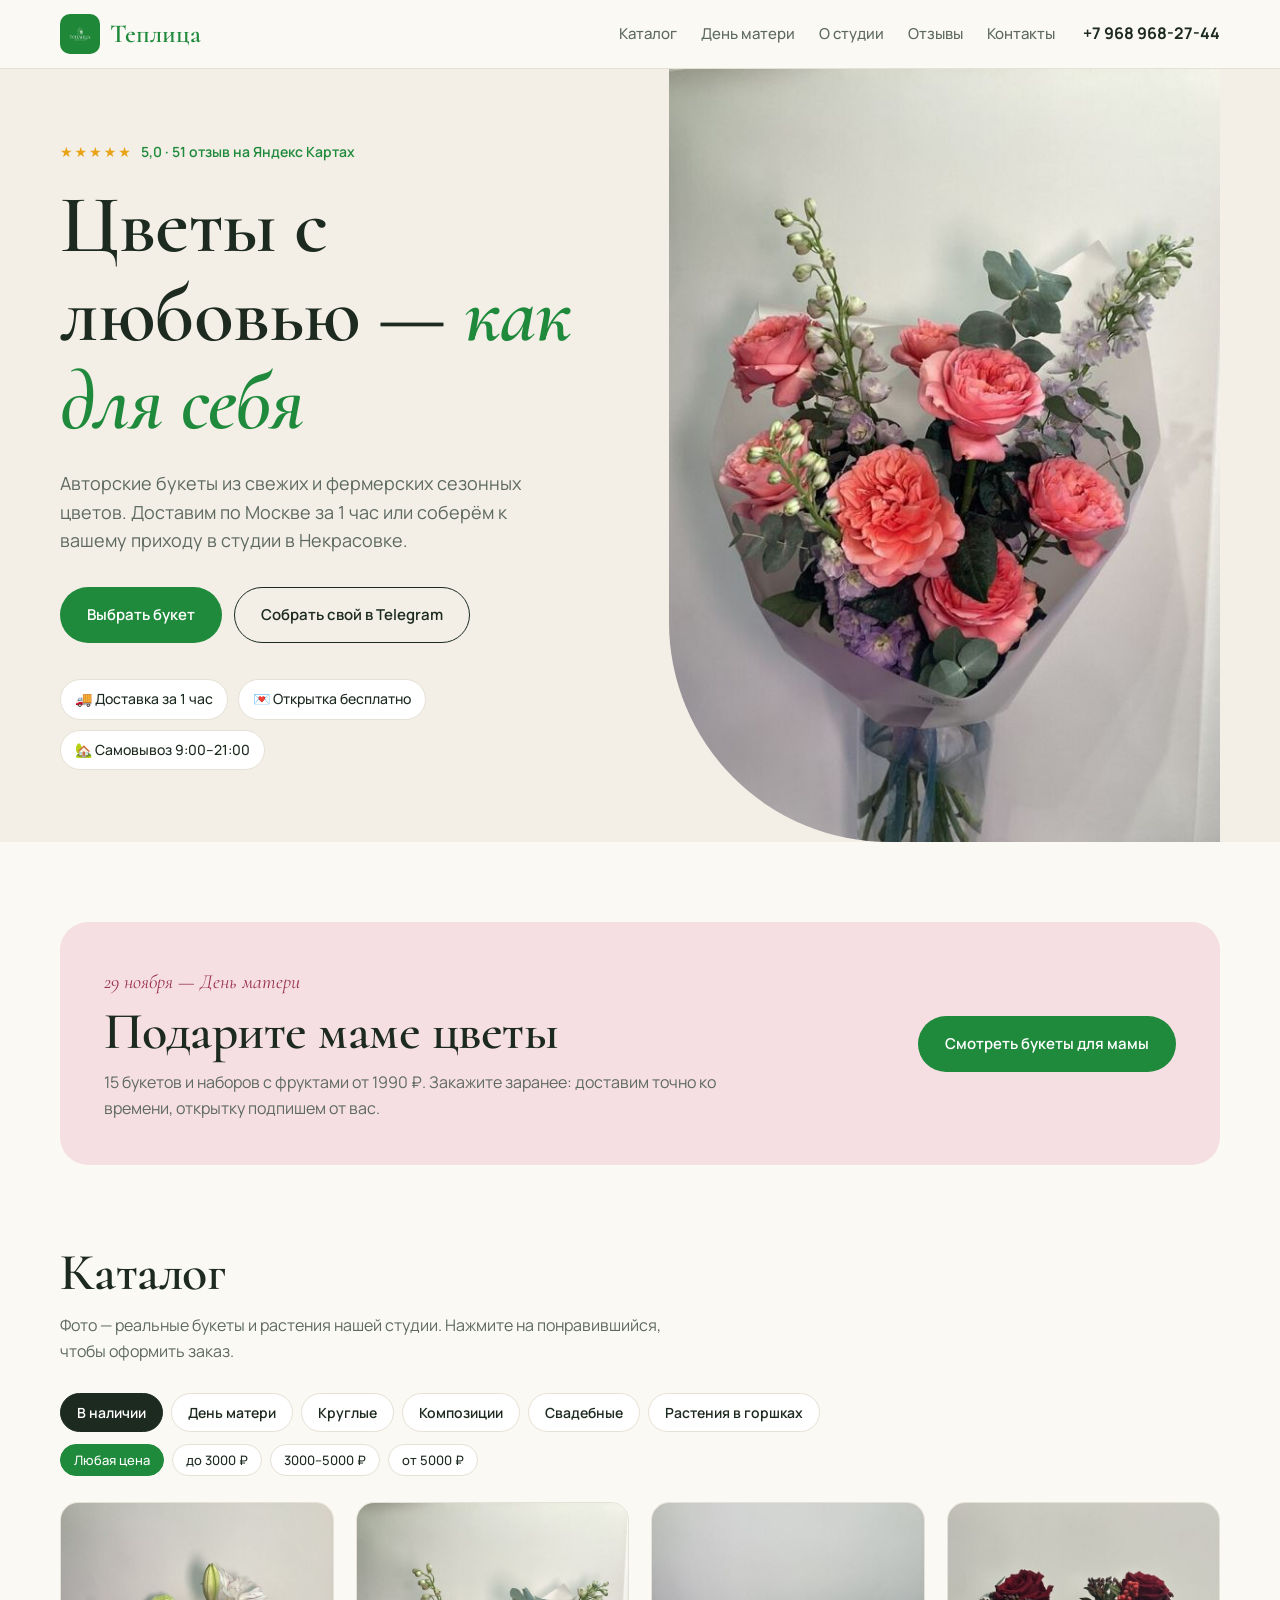
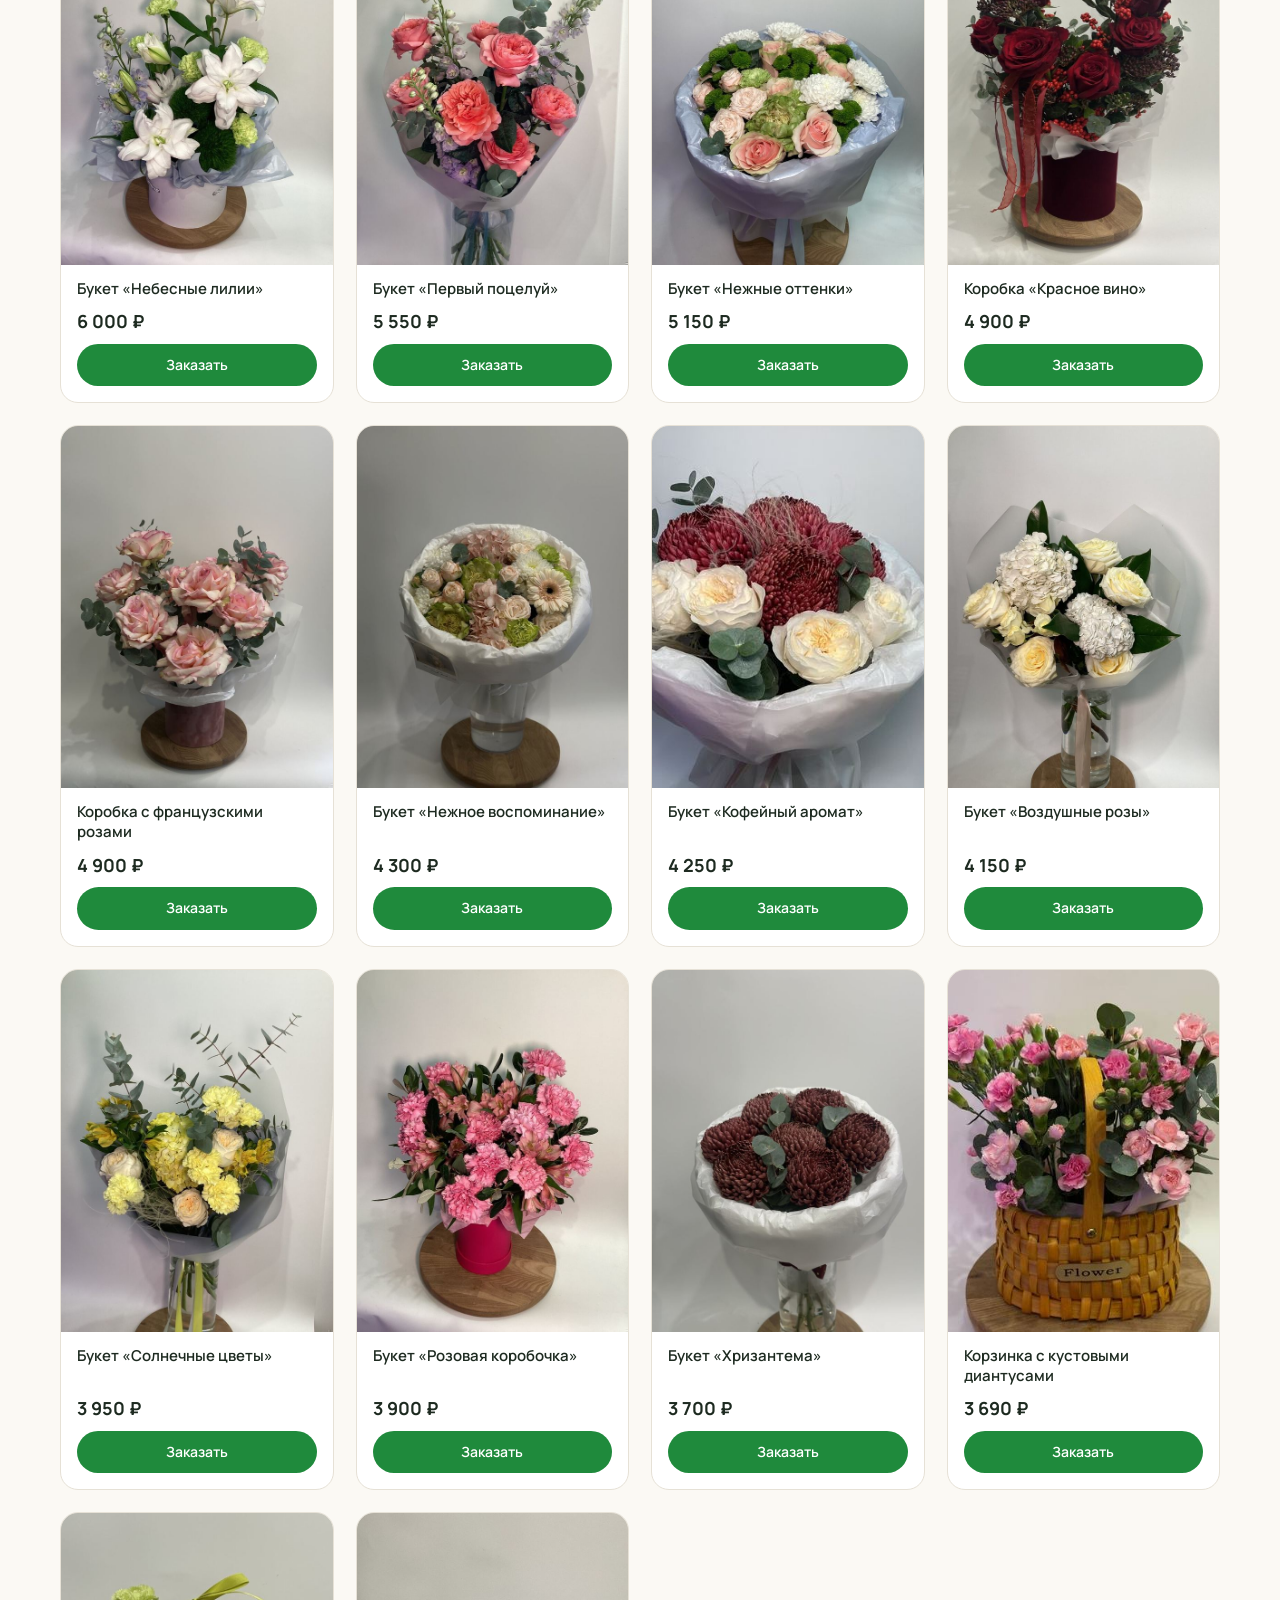
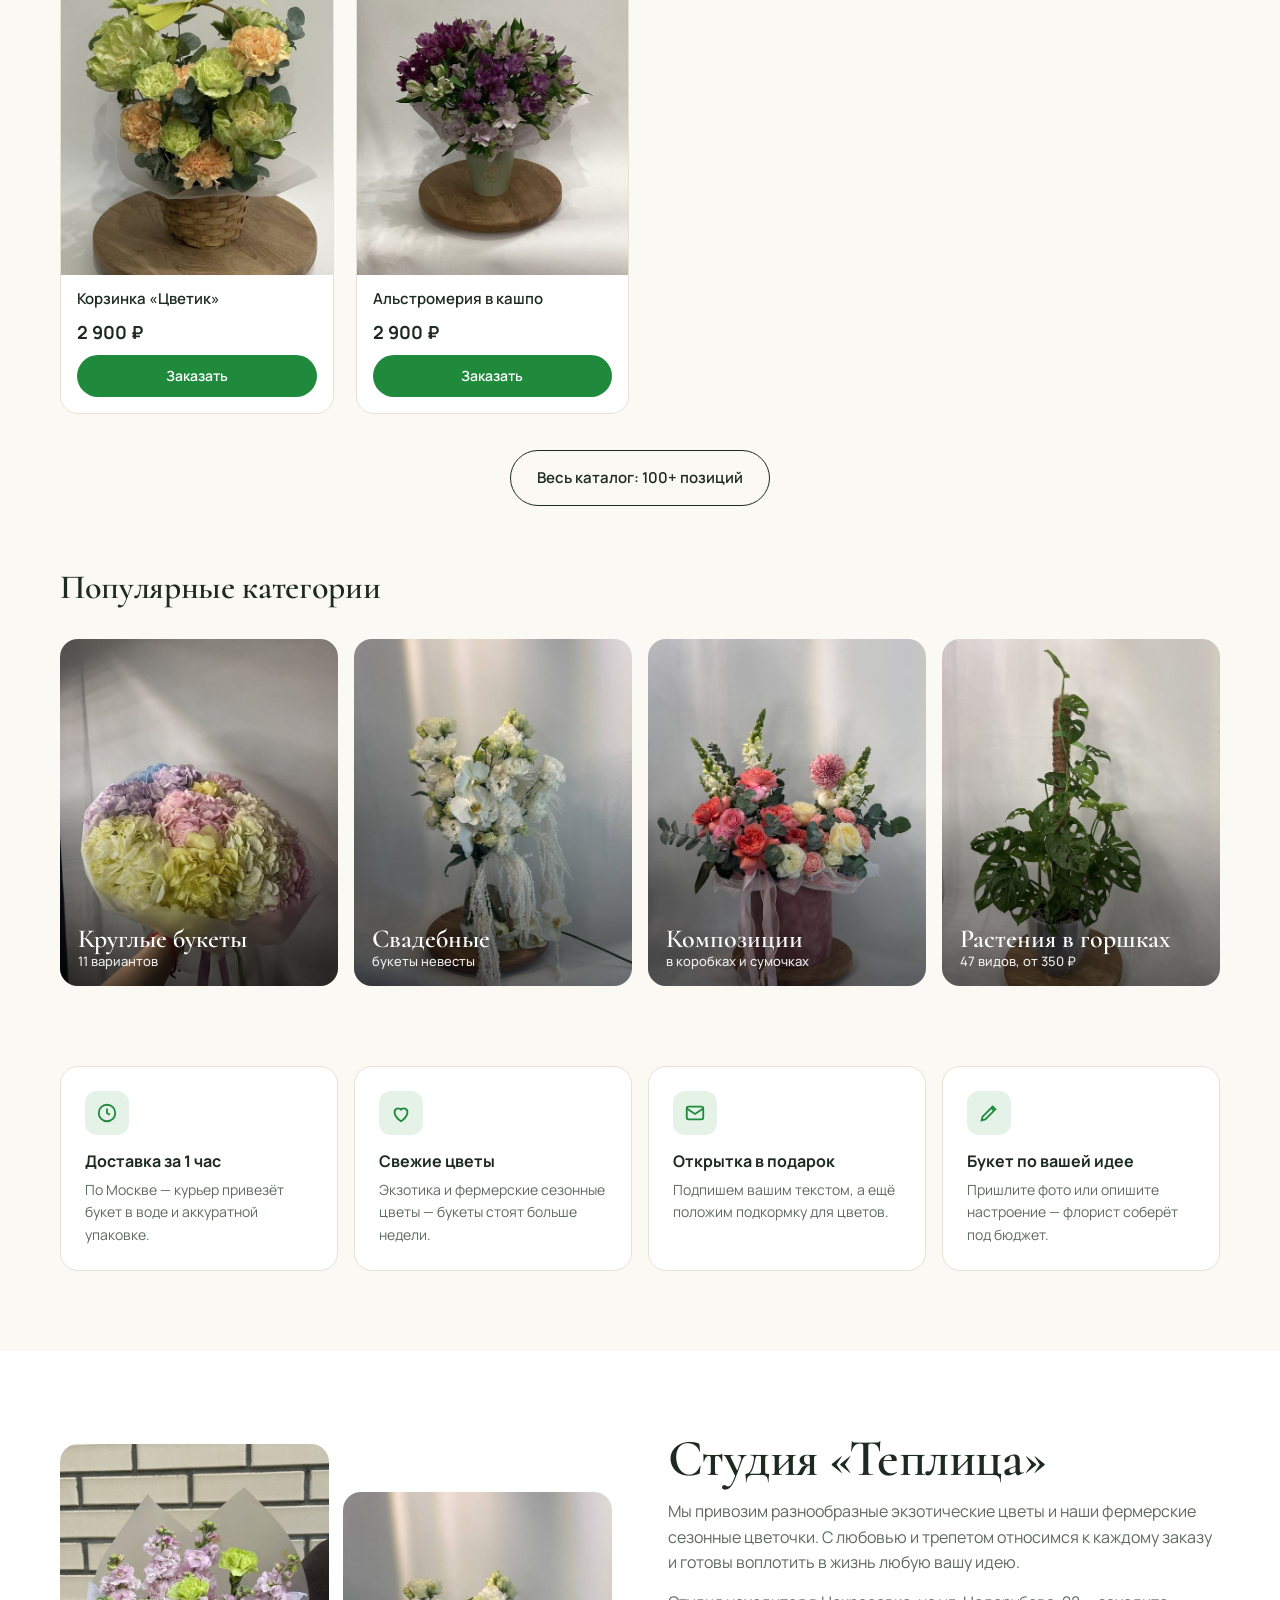
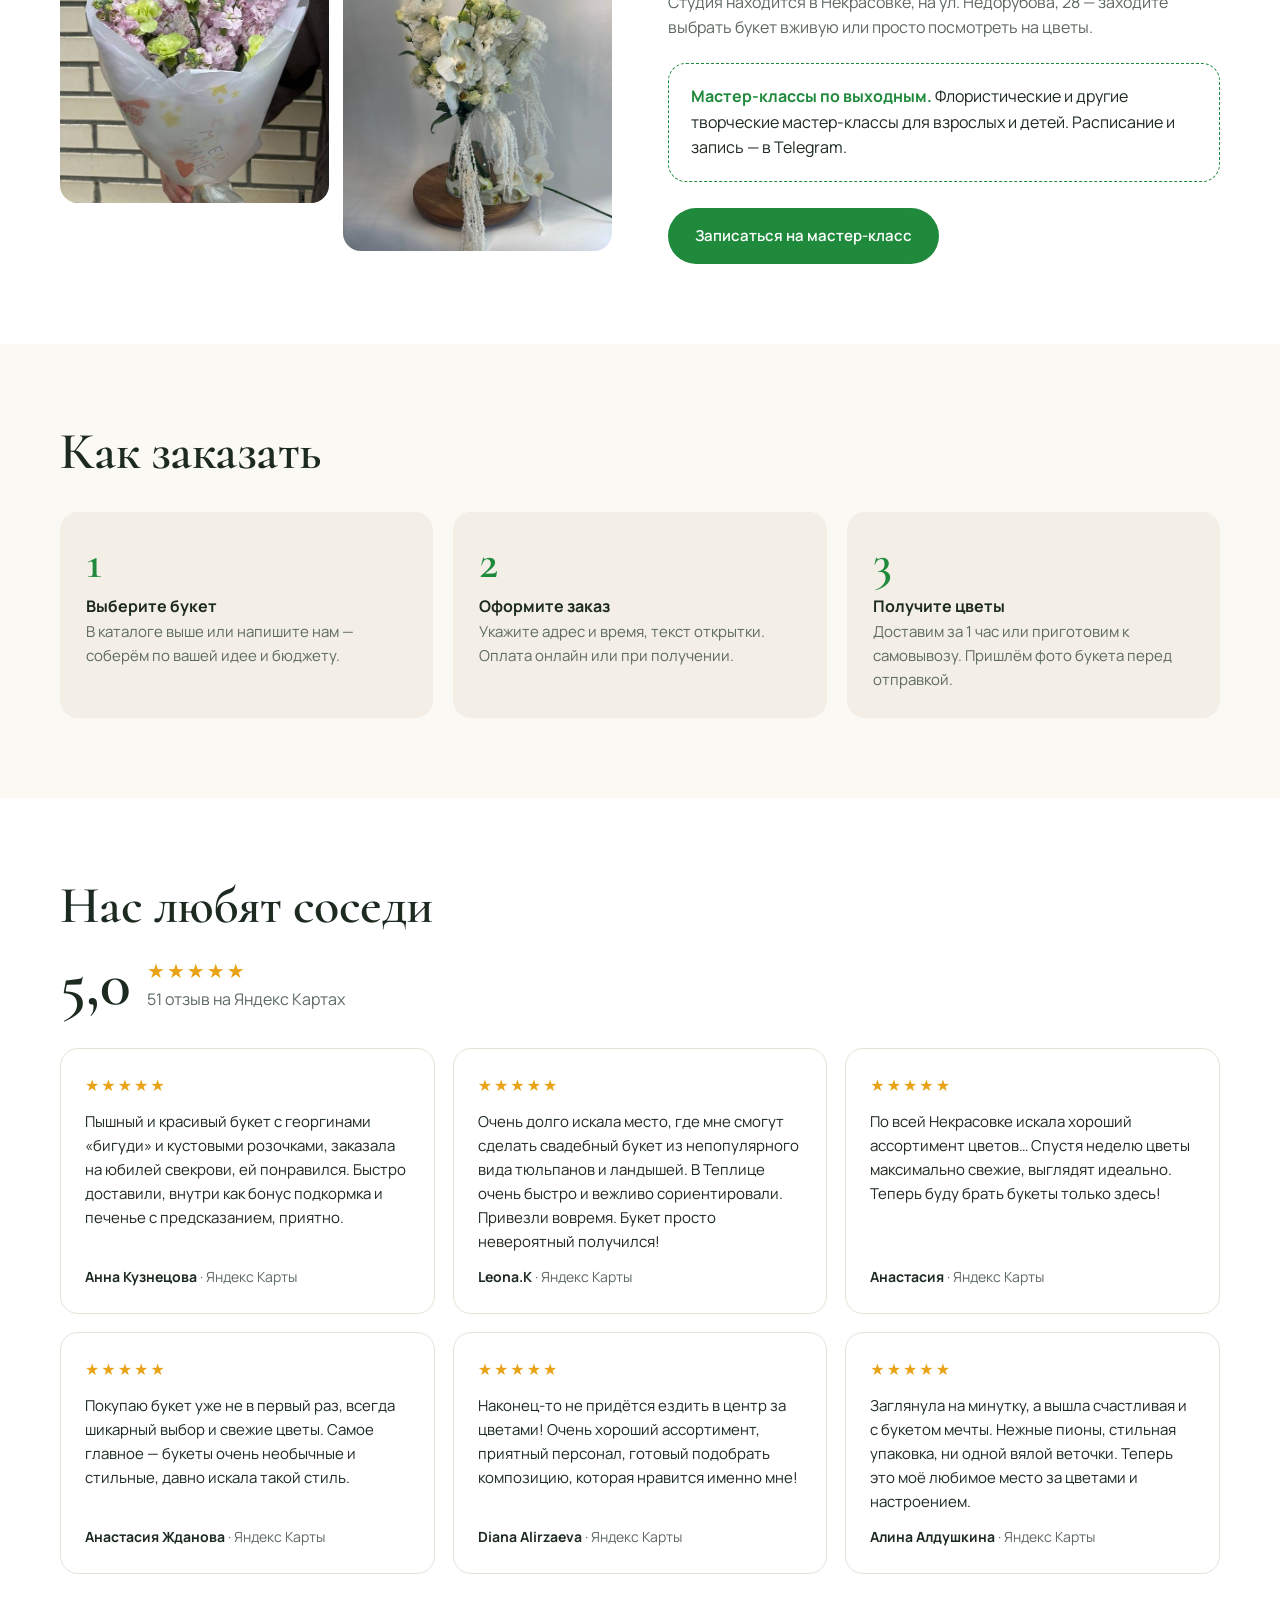
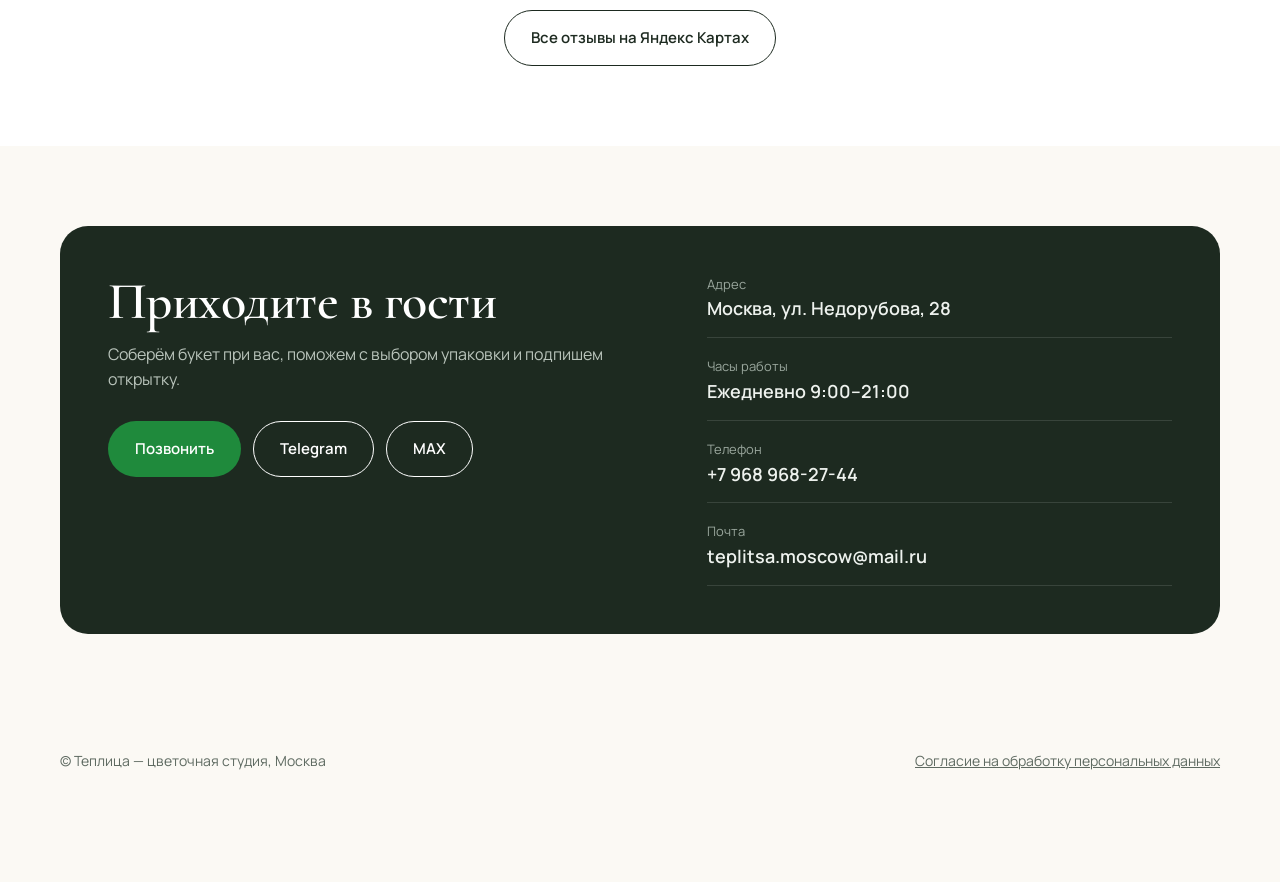
==== index.html @ c999dabe "Order dialog with site, Telegram and phone options Posiflora product pages sometimes load blank (the" ====
<!doctype html>
<html lang="ru">
<head>
<meta charset="utf-8">
<meta name="viewport" content="width=device-width, initial-scale=1">
<title>Теплица — цветочная студия в Москве | Доставка букетов за 1 час</title>
<meta name="description" content="Цветочная студия «Теплица» в Некрасовке: авторские букеты из свежих цветов, доставка по Москве за 1 час, бесплатная открытка. Рейтинг 5,0 на Яндекс Картах. ул. Недорубова, 28, 9:00–21:00.">
<meta property="og:title" content="Теплица — цветочная студия в Москве">
<meta property="og:description" content="Авторские букеты, доставка за 1 час, бесплатная открытка. Рейтинг 5,0 на Яндекс Картах.">
<meta property="og:image" content="https://suvkovivan-cpu.github.io/telpica/img/cf590f4fdb6bf0af6410e1709a60d839f3ecc6a0c.jpg">
<link rel="icon" href="logo.jpg">
<link rel="preconnect" href="https://fonts.googleapis.com">
<link rel="preconnect" href="https://fonts.gstatic.com" crossorigin>
<link href="https://fonts.googleapis.com/css2?family=Cormorant:ital,wght@0,500;0,600;1,500&family=Manrope:wght@400;500;600;700&display=swap" rel="stylesheet">
<script type="application/ld+json">
{"@context":"https://schema.org","@type":"Florist","name":"Теплица — цветочная студия","image":"https://suvkovivan-cpu.github.io/telpica/logo.jpg","telephone":"+7 968 968-27-44","email":"teplitsa.moscow@mail.ru","address":{"@type":"PostalAddress","streetAddress":"ул. Недорубова, 28","addressLocality":"Москва","addressCountry":"RU"},"openingHours":"Mo-Su 09:00-21:00","aggregateRating":{"@type":"AggregateRating","ratingValue":"5","reviewCount":"51"},"url":"https://teplica.posiflora.com/teplitsa_moscow"}
</script>
<style>
/* ================================================================
   НАСТРОЙКИ — меняйте здесь
   --hero-photo   фото на обложке (любая ссылка на картинку)
   --hero-bg      фон обложки за текстом
   --green        фирменный зелёный (кнопки, акценты)
   --page-bg      фон всей страницы
   ================================================================ */
:root{
  --hero-photo: url("img/cf590f4fdb6bf0af6410e1709a60d839f3ecc6a0c.jpg");
  --hero-bg: #f3efe6;
  --green: #1f8a3c;
  --green-dark: #166b2e;
  --page-bg: #fbf9f4;

  --surface: #ffffff;
  --ink: #1d2a20;
  --muted: #5e6a61;
  --line: #e6e1d6;
  --pink: #f6dfe3;
  --radius: 18px;
  --serif: "Cormorant", Georgia, serif;
  --sans: "Manrope", system-ui, -apple-system, "Segoe UI", sans-serif;
}
*{box-sizing:border-box;margin:0;padding:0}
html{scroll-behavior:smooth}
body{background:var(--page-bg);color:var(--ink);font:16px/1.6 var(--sans);-webkit-font-smoothing:antialiased}
img{display:block;max-width:100%}
a{color:inherit}
.wrap{max-width:1200px;margin:0 auto;padding:0 20px}
h1,h2,h3{font-family:var(--serif);font-weight:600;line-height:1.08;letter-spacing:-.01em}
h2{font-size:clamp(34px,4.4vw,52px);margin-bottom:12px}
.lead{color:var(--muted);max-width:620px}
section{padding:80px 0;scroll-margin-top:68px}
.btn{display:inline-flex;align-items:center;justify-content:center;gap:8px;padding:15px 26px;border-radius:999px;font-weight:600;font-size:15px;text-decoration:none;border:1.5px solid transparent;cursor:pointer;transition:.2s}
.btn-primary{background:var(--green);color:#fff}
.btn-primary:hover{background:var(--green-dark)}
.btn-ghost{border-color:var(--ink);color:var(--ink);background:transparent}
.btn-ghost:hover{background:var(--ink);color:#fff}
.btn svg{width:18px;height:18px}

/* header */
header{position:sticky;top:0;z-index:20;background:rgba(251,249,244,.92);backdrop-filter:blur(10px);border-bottom:1px solid var(--line)}
.nav{display:flex;align-items:center;gap:28px;height:68px}
.brand{display:flex;align-items:center;gap:10px;text-decoration:none;font-family:var(--serif);font-size:26px;font-weight:600;color:var(--green)}
.brand img{width:40px;height:40px;border-radius:10px}
.nav-links{display:flex;gap:24px;margin-left:auto;font-size:15px;font-weight:500}
.nav-links a{text-decoration:none;color:var(--muted)}
.nav-links a:hover{color:var(--ink)}
.nav .phone{font-weight:700;text-decoration:none;white-space:nowrap}
@media(max-width:900px){.nav-links{display:none}.nav .phone{margin-left:auto}}

/* hero */
.hero{background:var(--hero-bg);padding:0;overflow:hidden}
.hero-grid{display:grid;grid-template-columns:1.05fr .95fr;min-height:620px;align-items:stretch}
.hero-text{padding:72px 40px 72px 0;display:flex;flex-direction:column;justify-content:center}
.eyebrow{display:inline-flex;align-items:center;gap:8px;font-size:14px;font-weight:600;color:var(--green);margin-bottom:18px}
.eyebrow .stars{color:#e8a317;letter-spacing:2px}
.hero h1{font-size:clamp(46px,6.4vw,84px);margin-bottom:22px}
.hero h1 em{font-style:italic;color:var(--green)}
.hero p{font-size:18px;color:var(--muted);max-width:480px;margin-bottom:32px}
.hero-cta{display:flex;flex-wrap:wrap;gap:12px}
.hero-photo{background:var(--hero-photo) center 35%/cover no-repeat;border-radius:0 0 0 220px;min-height:420px}
.chips{display:flex;flex-wrap:wrap;gap:10px;margin-top:36px}
.chip{background:#fff;border:1px solid var(--line);border-radius:999px;padding:8px 14px;font-size:14px;font-weight:500}
@media(max-width:860px){
  .hero-grid{grid-template-columns:1fr}
  .hero-photo{order:-1;border-radius:0 0 0 120px;min-height:360px;margin:0 -20px}
  .hero-text{padding:40px 0 56px}
}

/* mother's day */
.promo{background:var(--pink);border-radius:28px;padding:44px;display:grid;grid-template-columns:1fr auto;gap:24px;align-items:center}
.promo .date{font-family:var(--serif);font-size:20px;font-style:italic;color:#9b3554;margin-bottom:6px}
.promo h2{margin-bottom:10px}
@media(max-width:760px){.promo{grid-template-columns:1fr;padding:30px 24px}}

/* catalog */
.cat-head{display:flex;justify-content:space-between;align-items:flex-end;gap:20px;flex-wrap:wrap;margin-bottom:28px}
.tabs,.prices{display:flex;flex-wrap:wrap;gap:8px}
.tabs{margin-bottom:12px}
.tab{border:1.5px solid var(--line);background:#fff;border-radius:999px;padding:9px 16px;font:600 14px var(--sans);color:var(--ink);cursor:pointer}
.tab[aria-pressed="true"]{background:var(--ink);border-color:var(--ink);color:#fff}
.prices .tab{font-weight:500;padding:6px 13px;font-size:13px}
.prices .tab[aria-pressed="true"]{background:var(--green);border-color:var(--green)}
@media(max-width:700px){.tabs,.prices{flex-wrap:nowrap;overflow-x:auto;margin:0 -20px 10px;padding:0 20px;scrollbar-width:none}.tabs::-webkit-scrollbar,.prices::-webkit-scrollbar{display:none}.tab{white-space:nowrap;flex:none}}
.grid{display:grid;grid-template-columns:repeat(4,1fr);gap:22px}
@media(max-width:1000px){.grid{grid-template-columns:repeat(3,1fr)}}
@media(max-width:700px){.grid{grid-template-columns:repeat(2,1fr);gap:12px}}
.card{text-decoration:none;display:flex;flex-direction:column;background:var(--surface);border-radius:var(--radius);overflow:hidden;border:1px solid var(--line);transition:transform .25s,box-shadow .25s}
.card:hover{transform:translateY(-4px);box-shadow:0 14px 34px rgba(29,42,32,.12)}
.card .ph{position:relative;aspect-ratio:3/4;background:#eee8dc;overflow:hidden}
.card .ph img{position:absolute;inset:0;width:100%;height:100%;object-fit:cover;transition:opacity .35s}
.card .ph img+img{opacity:0}
.card:hover .ph img+img{opacity:1}
.card .body{padding:14px 16px 16px;display:flex;flex-direction:column;gap:8px;flex:1}
.card h3{font-family:var(--sans);font-size:15px;font-weight:600;line-height:1.35;letter-spacing:0}
.card .price{font-weight:700;font-size:18px;margin-top:auto}
.card .go{display:block;text-align:center;background:var(--green);color:#fff;border-radius:999px;padding:10px 12px;font-size:14px;font-weight:600;transition:background .2s}
.card:hover .go{background:var(--green-dark)}
.empty{color:var(--muted);padding:30px 0}
.more{text-align:center;margin-top:36px}
@media(max-width:700px){.card .body{padding:10px 12px 12px}.card h3{font-size:13.5px}.card .price{font-size:16px}.card .go{padding:9px 8px;font-size:13px}}

/* categories */
.cats{display:grid;grid-template-columns:repeat(4,1fr);gap:16px;margin-top:32px}
@media(max-width:860px){.cats{grid-template-columns:repeat(2,1fr)}}
.cat{position:relative;border-radius:var(--radius);overflow:hidden;aspect-ratio:4/5;text-decoration:none;color:#fff;display:flex;align-items:flex-end;padding:18px;background:#ccc center/cover}
.cat::before{content:"";position:absolute;inset:0;background:linear-gradient(180deg,transparent 45%,rgba(0,0,0,.55))}
.cat span{position:relative;font-family:var(--serif);font-size:26px;font-weight:600;line-height:1.1}
.cat small{display:block;font-family:var(--sans);font-size:13px;font-weight:500;opacity:.9}

/* features */
.features{display:grid;grid-template-columns:repeat(4,1fr);gap:16px}
@media(max-width:860px){.features{grid-template-columns:repeat(2,1fr)}}
.feature{background:#fff;border:1px solid var(--line);border-radius:var(--radius);padding:24px}
.feature .ico{width:44px;height:44px;border-radius:12px;background:#e5f2e7;color:var(--green);display:grid;place-items:center;margin-bottom:14px}
.feature .ico svg{width:22px;height:22px}
.feature b{display:block;margin-bottom:4px}
.feature p{font-size:14px;color:var(--muted)}

/* about */
.about{display:grid;grid-template-columns:1fr 1fr;gap:56px;align-items:center}
.about-photos{display:grid;grid-template-columns:1fr 1fr;gap:14px}
.about-photos img{border-radius:var(--radius);aspect-ratio:3/4;object-fit:cover;width:100%}
.about-photos img:last-child{margin-top:48px}
.about p{color:var(--muted);margin-bottom:14px}
.mk{margin-top:22px;background:#fff;border:1px dashed var(--green);border-radius:var(--radius);padding:20px 22px}
.mk b{color:var(--green)}
@media(max-width:860px){.about{grid-template-columns:1fr;gap:32px}}

/* steps */
.steps{display:grid;grid-template-columns:repeat(3,1fr);gap:20px;margin-top:32px;counter-reset:s}
@media(max-width:760px){.steps{grid-template-columns:1fr}}
.step{counter-increment:s;padding:26px;border-radius:var(--radius);background:var(--hero-bg)}
.step::before{content:counter(s);font-family:var(--serif);font-size:48px;font-weight:600;color:var(--green);line-height:1;display:block;margin-bottom:8px}
.step p{color:var(--muted);font-size:15px}

/* reviews */
.rating-box{display:flex;align-items:center;gap:16px;margin:18px 0 32px}
.rating-box .big{font-family:var(--serif);font-size:64px;font-weight:600;line-height:1}
.rating-box .stars{color:#e8a317;font-size:20px;letter-spacing:2px}
.reviews{display:grid;grid-template-columns:repeat(3,1fr);gap:18px}
@media(max-width:900px){.reviews{grid-template-columns:1fr}}
.review{background:#fff;border:1px solid var(--line);border-radius:var(--radius);padding:24px;display:flex;flex-direction:column;gap:12px}
.review .stars{color:#e8a317;letter-spacing:2px}
.review p{font-size:15px}
.review .who{margin-top:auto;font-size:14px;color:var(--muted)}
.review .who b{color:var(--ink)}

/* contacts */
.contacts{background:var(--ink);color:#eef2ee;border-radius:28px;padding:48px;display:grid;grid-template-columns:1.2fr 1fr;gap:40px}
.contacts h2{color:#fff}
.contacts .lead{color:#b9c4bb}
.contact-list{display:grid;gap:18px;align-content:start}
.contact-list div{border-bottom:1px solid rgba(255,255,255,.12);padding-bottom:14px}
.contact-list small{display:block;color:#9aa79d;font-size:13px}
.contact-list a,.contact-list span{font-size:18px;font-weight:600;text-decoration:none}
.contacts .btn-ghost{border-color:#fff;color:#fff}
.contacts .btn-ghost:hover{background:#fff;color:var(--ink)}
.contacts .hero-cta{margin-top:28px}
@media(max-width:860px){.contacts{grid-template-columns:1fr;padding:32px 22px}}

/* order dialog */
.order{margin:auto;border:0;border-radius:24px;padding:0;width:min(440px,calc(100% - 32px));max-height:calc(100% - 32px);color:var(--ink);background:#fff;box-shadow:0 24px 60px rgba(0,0,0,.25)}
.order::backdrop{background:rgba(20,28,22,.55)}
.order .top{display:flex;gap:14px;padding:20px 20px 0;align-items:center}
.order .top img{width:84px;height:112px;object-fit:cover;border-radius:12px;flex:none}
.order h3{font-family:var(--sans);font-size:17px;font-weight:700;line-height:1.3;letter-spacing:0}
.order .p{font-size:20px;font-weight:700;margin-top:6px}
.order .opts{display:grid;gap:10px;padding:20px}
.order .opts .btn{width:100%}
.order .hint{font-size:13px;color:var(--muted);padding:0 20px;margin-top:-6px}
.order .x{position:absolute;top:10px;right:12px;border:0;background:none;font-size:28px;line-height:1;cursor:pointer;color:var(--muted);padding:4px}
.toast{position:fixed;left:50%;bottom:90px;transform:translateX(-50%);background:var(--ink);color:#fff;padding:12px 18px;border-radius:12px;font-size:14px;z-index:60;opacity:0;transition:opacity .25s;pointer-events:none;max-width:calc(100% - 32px);text-align:center}
.toast.on{opacity:1}
footer{padding:36px 0 110px;color:var(--muted);font-size:14px}
footer .wrap{display:flex;justify-content:space-between;gap:16px;flex-wrap:wrap}

/* mobile action bar */
.bar{display:none}
@media(max-width:700px){
  section{padding:56px 0}
  .bar{display:grid;grid-template-columns:1fr 1fr 1.3fr;gap:8px;position:fixed;left:0;right:0;bottom:0;z-index:30;padding:10px 12px calc(10px + env(safe-area-inset-bottom));background:rgba(255,255,255,.96);border-top:1px solid var(--line);backdrop-filter:blur(8px)}
  .bar .btn{padding:12px 10px;font-size:14px}
}
</style>
</head>
<body>

<header>
  <div class="wrap nav">
    <a class="brand" href="#top"><img src="logo.jpg" alt="Логотип студии «Теплица»">Теплица</a>
    <nav class="nav-links">
      <a href="#catalog">Каталог</a>
      <a href="#mom">День матери</a>
      <a href="#about">О студии</a>
      <a href="#reviews">Отзывы</a>
      <a href="#contacts">Контакты</a>
    </nav>
    <a class="phone" href="tel:+79689682744">+7 968 968-27-44</a>
  </div>
</header>

<main id="top">

<section class="hero">
  <div class="wrap hero-grid">
    <div class="hero-text">
      <div class="eyebrow"><span class="stars">★★★★★</span> 5,0 · 51 отзыв на Яндекс Картах</div>
      <h1>Цветы с любовью — <em>как для себя</em></h1>
      <p>Авторские букеты из свежих и фермерских сезонных цветов. Доставим по Москве за 1 час или соберём к вашему приходу в студии в Некрасовке.</p>
      <div class="hero-cta">
        <a class="btn btn-primary" href="#catalog">Выбрать букет</a>
        <a class="btn btn-ghost" href="https://t.me/+79689682744">Собрать свой в Telegram</a>
      </div>
      <div class="chips">
        <span class="chip">🚚 Доставка за 1 час</span>
        <span class="chip">💌 Открытка бесплатно</span>
        <span class="chip">🏡 Самовывоз 9:00–21:00</span>
      </div>
    </div>
    <div class="hero-photo" role="img" aria-label="Букет «Первый поцелуй» из коралловых пионовидных роз"></div>
  </div>
</section>

<section id="mom" style="padding-bottom:0">
  <div class="wrap">
    <div class="promo">
      <div>
        <div class="date">29 ноября — День матери</div>
        <h2>Подарите маме цветы</h2>
        <p class="lead">15 букетов и наборов с фруктами от 1990 ₽. Закажите заранее: доставим точно ко времени, открытку подпишем от вас.</p>
      </div>
      <a class="btn btn-primary" href="#catalog" data-jump="mom">Смотреть букеты для мамы</a>
    </div>
  </div>
</section>

<section id="catalog">
  <div class="wrap">
    <div class="cat-head">
      <div>
        <h2>Каталог</h2>
        <p class="lead">Фото — реальные букеты и растения нашей студии. Нажмите на понравившийся, чтобы оформить заказ.</p>
      </div>
    </div>
    <div class="tabs" id="tabs" role="group" aria-label="Категория"></div>
    <div class="prices" id="prices" role="group" aria-label="Цена"></div>
    <div class="grid" id="grid" style="margin-top:26px"></div>
    <div class="more"><a class="btn btn-ghost" href="https://teplica.posiflora.com/teplitsa_moscow">Весь каталог: 100+ позиций</a></div>

    <h3 style="font-size:34px;margin-top:64px">Популярные категории</h3>
    <div class="cats">
      <a class="cat" href="#catalog" data-jump="round" style="background-image:url(img/xba1b48690f8f6cd2c3772c5d9431ff5e53d2c6c1.jpg)"><span>Круглые букеты<small>11 вариантов</small></span></a>
      <a class="cat" href="#catalog" data-jump="wedding" style="background-image:url(img/ce6a23b17d543803640776ff63a1657c79b7e02b4.jpg)"><span>Свадебные<small>букеты невесты</small></span></a>
      <a class="cat" href="#catalog" data-jump="box" style="background-image:url(img/cd1f74198c31adfd1d96bcf6968af76bb69d698b1.jpg)"><span>Композиции<small>в коробках и сумочках</small></span></a>
      <a class="cat" href="#catalog" data-jump="plant" style="background-image:url(img/a380b12421560679f477013bff26ba554c3e4244f.jpg)"><span>Растения в горшках<small>47 видов, от 350 ₽</small></span></a>
    </div>
  </div>
</section>

<section style="padding-top:0">
  <div class="wrap features">
    <div class="feature"><div class="ico"><svg viewBox="0 0 24 24" fill="none" stroke="currentColor" stroke-width="2"><circle cx="12" cy="12" r="9"/><path d="M12 7v5l3 2"/></svg></div><b>Доставка за 1 час</b><p>По Москве — курьер привезёт букет в воде и аккуратной упаковке.</p></div>
    <div class="feature"><div class="ico"><svg viewBox="0 0 24 24" fill="none" stroke="currentColor" stroke-width="2"><path d="M12 21s-7-4.5-7-10a4 4 0 0 1 7-2.6A4 4 0 0 1 19 11c0 5.5-7 10-7 10z"/></svg></div><b>Свежие цветы</b><p>Экзотика и фермерские сезонные цветы — букеты стоят больше недели.</p></div>
    <div class="feature"><div class="ico"><svg viewBox="0 0 24 24" fill="none" stroke="currentColor" stroke-width="2"><rect x="3" y="5" width="18" height="14" rx="2"/><path d="m3 7 9 6 9-6"/></svg></div><b>Открытка в подарок</b><p>Подпишем вашим текстом, а ещё положим подкормку для цветов.</p></div>
    <div class="feature"><div class="ico"><svg viewBox="0 0 24 24" fill="none" stroke="currentColor" stroke-width="2"><path d="M4 20l4-1 11-11-3-3L5 16z"/><path d="m14 6 3 3"/></svg></div><b>Букет по вашей идее</b><p>Пришлите фото или опишите настроение — флорист соберёт под бюджет.</p></div>
  </div>
</section>

<section id="about" style="background:#fff">
  <div class="wrap about">
    <div class="about-photos">
      <img loading="lazy" src="img/ybcfb81b34ea0ee4bcf37ac83d75a29b044f694b9.jpg" alt="Букет с маттиолой в руках">
      <img loading="lazy" src="img/ce6a23b17d543803640776ff63a1657c79b7e02b4.jpg" alt="Свадебный букет из орхидей и лизиантуса">
    </div>
    <div>
      <h2>Студия «Теплица»</h2>
      <p>Мы привозим разнообразные экзотические цветы и наши фермерские сезонные цветочки. С любовью и трепетом относимся к каждому заказу и готовы воплотить в жизнь любую вашу идею.</p>
      <p>Студия находится в Некрасовке, на ул. Недорубова, 28 — заходите выбрать букет вживую или просто посмотреть на цветы.</p>
      <div class="mk"><b>Мастер-классы по выходным.</b> Флористические и другие творческие мастер-классы для взрослых и детей. Расписание и запись — в Telegram.</div>
      <div class="hero-cta" style="margin-top:26px"><a class="btn btn-primary" href="https://t.me/+79689682744">Записаться на мастер-класс</a></div>
    </div>
  </div>
</section>

<section>
  <div class="wrap">
    <h2>Как заказать</h2>
    <div class="steps">
      <div class="step"><b>Выберите букет</b><p>В каталоге выше или напишите нам — соберём по вашей идее и бюджету.</p></div>
      <div class="step"><b>Оформите заказ</b><p>Укажите адрес и время, текст открытки. Оплата онлайн или при получении.</p></div>
      <div class="step"><b>Получите цветы</b><p>Доставим за 1 час или приготовим к самовывозу. Пришлём фото букета перед отправкой.</p></div>
    </div>
  </div>
</section>

<section id="reviews" style="background:#fff">
  <div class="wrap">
    <h2>Нас любят соседи</h2>
    <div class="rating-box"><span class="big">5,0</span><div><div class="stars">★★★★★</div><div class="lead">51 отзыв на Яндекс Картах</div></div></div>
    <div class="reviews">
      <div class="review"><div class="stars">★★★★★</div><p>Пышный и красивый букет с георгинами «бигуди» и кустовыми розочками, заказала на юбилей свекрови, ей понравился. Быстро доставили, внутри как бонус подкормка и печенье с предсказанием, приятно.</p><div class="who"><b>Анна Кузнецова</b> · Яндекс Карты</div></div>
      <div class="review"><div class="stars">★★★★★</div><p>Очень долго искала место, где мне смогут сделать свадебный букет из непопулярного вида тюльпанов и ландышей. В Теплице очень быстро и вежливо сориентировали. Привезли вовремя. Букет просто невероятный получился!</p><div class="who"><b>Leona.K</b> · Яндекс Карты</div></div>
      <div class="review"><div class="stars">★★★★★</div><p>По всей Некрасовке искала хороший ассортимент цветов… Спустя неделю цветы максимально свежие, выглядят идеально. Теперь буду брать букеты только здесь!</p><div class="who"><b>Анастасия</b> · Яндекс Карты</div></div>
      <div class="review"><div class="stars">★★★★★</div><p>Покупаю букет уже не в первый раз, всегда шикарный выбор и свежие цветы. Самое главное — букеты очень необычные и стильные, давно искала такой стиль.</p><div class="who"><b>Анастасия Жданова</b> · Яндекс Карты</div></div>
      <div class="review"><div class="stars">★★★★★</div><p>Наконец-то не придётся ездить в центр за цветами! Очень хороший ассортимент, приятный персонал, готовый подобрать композицию, которая нравится именно мне!</p><div class="who"><b>Diana Alirzaeva</b> · Яндекс Карты</div></div>
      <div class="review"><div class="stars">★★★★★</div><p>Заглянула на минутку, а вышла счастливая и с букетом мечты. Нежные пионы, стильная упаковка, ни одной вялой веточки. Теперь это моё любимое место за цветами и настроением.</p><div class="who"><b>Алина Алдушкина</b> · Яндекс Карты</div></div>
    </div>
    <div class="more"><a class="btn btn-ghost" href="https://yandex.ru/maps/org/202014402815/reviews/">Все отзывы на Яндекс Картах</a></div>
  </div>
</section>

<section id="contacts">
  <div class="wrap">
    <div class="contacts">
      <div>
        <h2>Приходите в гости</h2>
        <p class="lead">Соберём букет при вас, поможем с выбором упаковки и подпишем открытку.</p>
        <div class="hero-cta">
          <a class="btn btn-primary" href="tel:+79689682744">Позвонить</a>
          <a class="btn btn-ghost" href="https://t.me/+79689682744">Telegram</a>
          <a class="btn btn-ghost" href="https://max.ru/u/f9LHodD0cOLIwiheCdFDbjaxdYxhU8Cjadlrx8kAEqhD3eS6GcQB7OzZ1tY">MAX</a>
        </div>
      </div>
      <div class="contact-list">
        <div><small>Адрес</small><a href="https://yandex.ru/maps/org/202014402815/">Москва, ул. Недорубова, 28</a></div>
        <div><small>Часы работы</small><span>Ежедневно 9:00–21:00</span></div>
        <div><small>Телефон</small><a href="tel:+79689682744">+7 968 968-27-44</a></div>
        <div><small>Почта</small><a href="mailto:teplitsa.moscow@mail.ru">teplitsa.moscow@mail.ru</a></div>
      </div>
    </div>
  </div>
</section>

</main>

<footer>
  <div class="wrap">
    <span>© Теплица — цветочная студия, Москва</span>
    <a href="https://teplica.posiflora.com/teplitsa_moscow/agreement">Согласие на обработку персональных данных</a>
  </div>
</footer>

<dialog class="order" id="order" aria-labelledby="order-title">
  <button class="x" type="button" aria-label="Закрыть" data-close>×</button>
  <div class="top"><img id="order-img" alt=""><div><h3 id="order-title"></h3><div class="p" id="order-price"></div></div></div>
  <div class="opts">
    <a class="btn btn-primary" id="order-site" href="#">Оформить и оплатить на сайте</a>
    <a class="btn btn-ghost" id="order-tg" href="https://t.me/+79689682744">Заказать в Telegram</a>
    <a class="btn btn-ghost" href="tel:+79689682744">Позвонить: +7 968 968-27-44</a>
  </div>
  <p class="hint" style="padding-bottom:20px">Если страница оформления открылась пустой — обновите её или закажите в Telegram: название букета скопируется автоматически.</p>
</dialog>
<div class="toast" id="toast" role="status"></div>

<div class="bar">
  <a class="btn btn-ghost" href="tel:+79689682744">Позвонить</a>
  <a class="btn btn-ghost" href="https://t.me/+79689682744">Telegram</a>
  <a class="btn btn-primary" href="#catalog">Букеты</a>
</div>

<script>
const ITEMS = [{"c":"box","t":"Композиция в бархатной коробке BIG SIZE","p":6900,"ph":["cd1f74198c31adfd1d96bcf6968af76bb69d698b1"],"f":1,"id":"5333f16b-4ab9-4983-80e3-12b99af87e0b","ty":"specifications"},{"c":"box","t":"Нежная сумочка с розой и хризантемой","p":2800,"ph":["x7adcf5d670e60b2733b38c6acb0e20b32eb1d0b7","b0fb8206b45b5d6305ae40203f361f7f5f4d37763"],"f":1,"id":"aa143c2e-2adf-44dd-a421-1413c78f6c15","ty":"specifications"},{"c":"box","t":"Нежная элегантная сумочка","p":2500,"ph":["ycab428e12fc50c50fcfd50c1138afd1d98f21615"],"f":1,"id":"7e1ef451-8a14-49e7-88b4-ef4cc775e50f","ty":"specifications"},{"c":"mom","t":"Букет с кустовой розой, хризантемой и диантусами","p":3900,"ph":["c39f76c8a9bfae9dbec79a01776e1ae9882e87c07"],"f":1,"id":"933583a3-82bd-4e65-b1b2-b5f45b778746","ty":"specifications"},{"c":"mom","t":"Ароматная маттиола","p":3900,"ph":["ybcfb81b34ea0ee4bcf37ac83d75a29b044f694b9","c28d87b9b61dddbecb273be0aca35bcb1e98db8b1"],"f":1,"id":"d31a11cc-e86d-4df1-9dd2-a460fa397069","ty":"specifications"},{"c":"mom","t":"«Осенний лес»: хризантема бигуди и французская роза","p":3900,"ph":["a02f3495931125650657920d23ea05483c78e03d5","y05e3d6d473f6dc86660350df393d4ce53afe7410"],"f":1,"id":"e61a2df6-d96e-45bc-8ef3-fd30cdaf1768","ty":"specifications"},{"c":"mom","t":"Яркий букет с кустовой хризантемой и диантусами","p":3900,"ph":["c5d078e68c2048107715388ae46c9caf16ae38ef5","zeaead9e59d8ead456d79bb5a2af548ffed31a6d9"],"f":1,"id":"f830f9d8-f425-431b-b7af-bddc5a278bc1","ty":"specifications"},{"c":"mom","t":"Монобукет из хризантемы бигуди","p":3800,"ph":["a1e4bf8cd39865af0b4b473da77f518a1c995a13c","x06d8dd94615c302f964f88e46b4b71da437c8eed"],"f":1,"id":"0329ea48-3177-4466-bb23-2d02a65ac899","ty":"specifications"},{"c":"mom","t":"Лесная поляна","p":3700,"ph":["ae9135d1afd14978b8b2b9daf1b79dfac5a72cc54"],"f":1,"id":"d571dc99-3f2f-4ea6-82b4-28305e587221","ty":"specifications"},{"c":"mom","t":"Круглый букет из розовых французских роз","p":3500,"ph":["y778dc32d2fbd39ece4315270f9395a7f74ee2175","beadf5fe95e956019ae286de3075c6b34f06a2b17"],"f":1,"id":"8286c0ea-c6e8-4f2e-b092-03fa24d4fede","ty":"specifications"},{"c":"mom","t":"Монобукет розовых диантусов","p":3200,"ph":["a3c8b728ad31a25266f36594d631f1763faf9b894","aebb1050f4044b37ab034fcb748690fca0f1f1acc"],"f":1,"id":"5a4fce91-4402-4278-be08-9920b12de885","ty":"specifications"},{"c":"mom","t":"Букет с кустовой хризантемой и ромашками","p":3100,"ph":["zfd243f932018e2ef35d8624132002655a74fd96a","zd77070145a17309516a6aea5c1c888d0aa1ec746"],"f":1,"id":"42214ad3-bf19-4dd2-a8d8-b0bdc17d2313","ty":"specifications"},{"c":"mom","t":"Французские алые розы с илексом","p":2950,"ph":["a40a951419a622c984cddbf448fce62bbb0289d2b","x0168dcf8f8f116bd1e22ecaa56945aaae9976b34"],"f":1,"id":"40e1fdf2-5418-4fc2-8073-54cb8a595249","ty":"specifications"},{"c":"mom","t":"Круглый букет из кустовой хризантемы","p":2900,"ph":["c43f104e352a17b7c18ce859d13a294c76128470a","ac983491e42d3976d8d2bce7e31630487dcb1b516"],"f":1,"id":"d8e78948-2c9b-475d-8967-fea548261b09","ty":"specifications"},{"c":"mom","t":"Набор «Утро для мамы»: цветы и фрукты","p":2500,"ph":["y51f963be974462c754fa339b2a8317a57cf0839f","cd2e18beb207b6000ef90568989af1851d30c92be"],"f":1,"id":"6b258e9d-6b60-4923-af8c-88480a4b2950","ty":"specifications"},{"c":"mom","t":"Розовые французские розы с илексом","p":2500,"ph":["zb2d36650bdcefae2cba8695c44c3a65d746dc08d","b73b022d3c9e1e2f4c35c180d5346fcd436e25156"],"f":1,"id":"796a9a6b-96ce-42eb-952f-ba454ba77340","ty":"specifications"},{"c":"mom","t":"Набор «Сладкий привет»: цветы и фрукты","p":2300,"ph":["b058551e560b2d2c5eae3c4b2557962e9f0411819","xfe95c99558ae11c6af49f64d617fdc74559b786d"],"f":1,"id":"6cf22b5a-9fdb-4602-9630-f68454a3e28c","ty":"specifications"},{"c":"mom","t":"Букет из розовых французских роз","p":1990,"ph":["xb9d6e8ca19ace5ceebae51703097116227beeb17"],"f":1,"id":"3ec6ce53-f5a2-4304-b9dc-1bfdbf02e2ad","ty":"specifications"},{"c":"plant","t":"Монстера большая","p":9700,"ph":["x3538b84c9bd5a1930f6cdf24cd468238ceeb91f4"],"f":0,"id":"fwr-48d4f774-6df9-440f-9a6c-369619b77998","ty":"products"},{"c":"plant","t":"Монстера Вариегата","p":7900,"ph":["a42f934268510467f50abb62850b2dd2fb6a67a62"],"f":0,"id":"fwr-c629bdf0-e7e8-4716-b93c-ce59d530cbd5","ty":"products"},{"c":"plant","t":"Флорариум «Горная речка»","p":3990,"ph":["b50e8883b73ab4fbdbd1e47e140a0c77f1c3c518b"],"f":0,"id":"fwr-7cbfe593-8370-469e-898d-7bc6de6c375b","ty":"products"},{"c":"plant","t":"Флорариум «Грибная поляна»","p":3990,"ph":["ae16e34bae37467ab0b3f2362bb28888897617277"],"f":0,"id":"fwr-ebe14ec3-a902-4dff-8fe0-88681e127da8","ty":"products"},{"c":"plant","t":"Флорариум «Скалы у моря»","p":3990,"ph":["a762442598b34eb3586cdfe43ff7104d10958c622"],"f":0,"id":"fwr-ed071a6a-271f-4531-ba10-ed743bb9a34e","ty":"products"},{"c":"plant","t":"Непентес","p":3900,"ph":["ye0c10589238afa0e1c2cceac3bb2187cb66a7391"],"f":0,"id":"fwr-485af72f-7925-4718-b35f-179e08683b95","ty":"products"},{"c":"plant","t":"Сансевиерия Футура","p":3500,"ph":["x3145f6d745399f7e14d33cb2373165549acd6b51"],"f":0,"id":"fwr-26aea614-f690-44cc-bef5-a2b270167066","ty":"products"},{"c":"plant","t":"Лабизия","p":3500,"ph":["a1cee25259d900c64ac8586f1f44fd232bc46a56a"],"f":0,"id":"fwr-6b991cce-8f78-4869-a2c3-fddc03c8877b","ty":"products"},{"c":"plant","t":"Рипсалис кашпо","p":3490,"ph":["xf2244849993b3814d859320ce7c9bfaea46bad14"],"f":0,"id":"fwr-461022f3-0255-4362-af15-437542f0144a","ty":"products"},{"c":"plant","t":"Фаленопсис (орхидея) средняя","p":3300,"ph":["xa56114884a925afce3f6227e4e965c619a36917f","c33ce26f9a532d05ae4846dfa4c5e8b2be596c9e1"],"f":0,"id":"fwr-bcc34fd2-83d5-416a-b7fa-74ef67eb34ab","ty":"products"},{"c":"plant","t":"Канна","p":3200,"ph":["acde2ce7ef10a765c197e99accbcdc4ca94e36234"],"f":0,"id":"fwr-1b7cf4a8-e829-492e-9e5e-03b730305732","ty":"products"},{"c":"plant","t":"Замиокулькас","p":3200,"ph":["y2a6f9ef1af1fc12152d08fa8d1d3aec26169c8a2"],"f":0,"id":"fwr-71c4b20e-4935-4238-a670-620c15614567","ty":"products"},{"c":"plant","t":"Спатифиллум Даймонд","p":2900,"ph":["y09d915c3cb5c6487c23796df0fde95c876e5fae5"],"f":0,"id":"fwr-36c2cc5c-dede-4ea3-9866-5813d279ceb1","ty":"products"},{"c":"plant","t":"Мухоловка","p":2900,"ph":["c0730b9e85514e625e71f08c702dc88f59e698351"],"f":0,"id":"fwr-6e132d93-d831-464c-b89f-0c6c7a9269b6","ty":"products"},{"c":"plant","t":"Антуриум рейнбоу в горшке","p":2900,"ph":["z408b1ec6e994534796dc1d3dbd00a5dd6896ed8f"],"f":0,"id":"fwr-bb1f8b31-8748-432c-b7a9-f9e481f46b4f","ty":"products"},{"c":"plant","t":"Аглаонема розовая","p":2800,"ph":["z8d2881e893087edc049eeb7d153275ea05914ffa"],"f":0,"id":"fwr-0c1c05d3-36c2-464b-a445-e35b4067dc9a","ty":"products"},{"c":"plant","t":"Каладиум","p":2500,"ph":["x1f48edb61577aedde2c43aa2a6b2434ffc65da7f"],"f":0,"id":"fwr-3bf05d86-08ed-40bd-bd35-116c31fa5510","ty":"products"},{"c":"plant","t":"Аглаонема","p":2500,"ph":["ac443c3d2e266cd094d01ca0105549cdfc0a6c771","y060451a71c893c9e646bc1899adaf34b94ebbb7e"],"f":0,"id":"fwr-80e148c3-3ef0-4c17-937a-9760a263c892","ty":"products"},{"c":"plant","t":"Монстера","p":2450,"ph":["a380b12421560679f477013bff26ba554c3e4244f"],"f":0,"id":"fwr-06528c7f-bf8d-4e87-a260-9bc5fac436d0","ty":"products"},{"c":"plant","t":"Фикус эластика","p":2400,"ph":["z84ee54583be17596f9703043dff6ab5b3c834bd6"],"f":0,"id":"fwr-ab9676ec-918a-460f-bda6-b7696d461be5","ty":"products"},{"c":"plant","t":"Шеффлера Нора","p":2200,"ph":["c76100a1339de9200da9791b474d844e5dd1d11d0"],"f":0,"id":"fwr-28a264c6-1303-47e6-915a-c3690870da46","ty":"products"},{"c":"plant","t":"Папоротник нефролепис","p":2100,"ph":["ba0dff7e5f49320b7a25c1a4e33929fae9db04cc6"],"f":0,"id":"fwr-3586a29d-97cd-45de-9647-8290399e5490","ty":"products"},{"c":"plant","t":"Антуриум в горшке","p":2100,"ph":["b654b8a38b7d710f68a34f6bc651581dd9fb10218","zc2914dfc4701efe0a86cd228b8dff78b7acbe583"],"f":0,"id":"fwr-7201fc47-0884-46bf-b8c6-f115ea395ea9","ty":"products"},{"c":"plant","t":"Кофе аравийский","p":1800,"ph":["c0947c240f7d0b9213d6ea9883e30295c427b29ed"],"f":0,"id":"fwr-1738df72-38ea-48a9-94cc-d2dedf61cd2e","ty":"products"},{"c":"plant","t":"Алоказия зебрина","p":1800,"ph":["b9328e8e2014baf69652ffc7fa268bd8470c78316","b491319e3028dbd55c2bc236f84a1a4bb7cca0b7d"],"f":0,"id":"fwr-fe18f53e-5185-4db4-b606-34a318ef8225","ty":"products"},{"c":"plant","t":"Асплениум","p":1700,"ph":["z0a421daa4b2db4b5d3e54cc19b516aa1aa83d951"],"f":0,"id":"fwr-cbeefc79-3803-4b7b-8edf-d712326c283f","ty":"products"},{"c":"plant","t":"Хойя","p":1550,"ph":["c6864d521ed8c76720bbe3bfd5ee7d3c6eb85ce07"],"f":0,"id":"fwr-29eba283-24f6-4744-ae5b-3cf3f2ffa02e","ty":"products"},{"c":"plant","t":"Сансевиерия Ханни","p":1500,"ph":["c97b2967893c1b607a09a70c8635eebd9ac946112"],"f":0,"id":"fwr-a9f04b13-cbe0-4766-a1ef-b1a1bf439020","ty":"products"},{"c":"plant","t":"Традесканция пурпурная","p":1500,"ph":["c4a72254c99cf654c9561dec0b1fa05d519a88c5b"],"f":0,"id":"fwr-c5fbb176-c60a-4a25-a490-6ec28e478b84","ty":"products"},{"c":"plant","t":"Хедера (плющ)","p":1350,"ph":["x4c7e6bdacd191334c22dbd76517c12ed7f47050c","z357b2c4f7c6d0839e6e826dac23d6f95771803f9"],"f":0,"id":"fwr-6c89bb69-d804-44bb-8aab-57ab829b46e8","ty":"products"},{"c":"plant","t":"Драцена","p":1300,"ph":["x6bfc71d77e2fb20e2fcab45e5200568002e4a8ca"],"f":0,"id":"fwr-1404d03d-4356-481a-b872-b8dd0820e952","ty":"products"},{"c":"plant","t":"Жасмин","p":1300,"ph":["y9339d0d185d4381024dfcba47e80c42b766e4c5a"],"f":0,"id":"fwr-8ef666b5-45c0-44e1-8150-365d9b5c814e","ty":"products"},{"c":"plant","t":"Филодендрон красноватый","p":1300,"ph":["z39e0be8ed67790f694d8a0d0e7ce29fdf1dfe1bb"],"f":0,"id":"fwr-fe126fee-8416-40e2-b030-1bcdf20d7cf0","ty":"products"},{"c":"plant","t":"Роза в горшке","p":1200,"ph":["x72bb4bd45fa9b136a30bf70a72a8971a9b2dc8ce"],"f":0,"id":"fwr-4ace4ae7-e0b3-4e2d-b891-999dc33b7a87","ty":"products"},{"c":"plant","t":"Хлорофитум","p":1100,"ph":["x963ddad39eb8df87c758e3dcf24dd571280ddee5"],"f":0,"id":"fwr-b39f4b07-8880-44dc-bc22-e01a36961af9","ty":"products"},{"c":"plant","t":"Спатифиллум маленький","p":990,"ph":["y772dc353caf259e0b16d67b76b2643c661fa7cd1"],"f":0,"id":"fwr-d15d8cda-c39c-41e5-9b9d-9138b31182fe","ty":"products"},{"c":"plant","t":"Хлорофитум Бонни","p":990,"ph":["xefdbdef34724607cb54ef3d79d81ad7742a99bb1"],"f":0,"id":"fwr-e6c404c0-3393-42b5-9456-8cabb5803be9","ty":"products"},{"c":"plant","t":"Седум","p":950,"ph":["x30979bc7278e2ede53fad3b97f0386b8b7c425a9"],"f":0,"id":"fwr-aad7927c-8fd1-4127-9d99-aca11058689c","ty":"products"},{"c":"plant","t":"Седум Ангелина","p":950,"ph":["b67415f7fa8e01b285eeb34c17362cc263766103e"],"f":0,"id":"fwr-f1f609ca-6aa8-4380-9430-39b41f87b828","ty":"products"},{"c":"plant","t":"Пеперомия Колумелла","p":850,"ph":["ye3e97e103e9f51510637085bc6937da42c80d996"],"f":0,"id":"fwr-38a90942-1619-445e-8788-14e4d7a7d8fb","ty":"products"},{"c":"plant","t":"Гипоэстес листоколосниковый","p":850,"ph":["z398e2f66bdac181b5537718f35dc27dc430cb172"],"f":0,"id":"fwr-93784910-a9bc-4590-8536-f09659917611","ty":"products"},{"c":"plant","t":"Хавортия","p":850,"ph":["c08a7b56d9738ad14444418c665bd34d986940e56"],"f":0,"id":"fwr-d357681f-c836-4f6b-9f41-8f3f39b1fff7","ty":"products"},{"c":"plant","t":"Колеус","p":740,"ph":["zcf751c87fe941abc953d883bc4dd742237be6d96"],"f":0,"id":"fwr-a1bd4ff4-3d3e-43e3-a35f-96898f916b40","ty":"products"},{"c":"plant","t":"Пилея пеперомиевидная","p":680,"ph":["c97b488ac3aab503ddf8a3f9a9a0266683ea9cdd8"],"f":0,"id":"fwr-f912452a-0869-40dd-81ad-2c240528a6d4","ty":"products"},{"c":"plant","t":"Пилея нежная","p":550,"ph":["c677a36dbedd5d9add09f595fea3db2663ebc528a"],"f":0,"id":"fwr-3ba4d4df-28c3-4a6b-8f1f-dfff0b4f8131","ty":"products"},{"c":"plant","t":"Суккуленты микс","p":350,"ph":["xa0c62a5af24e3475699c2c99e7e6eadc10299daa"],"f":0,"id":"fwr-16a9c5d6-12eb-4d1e-a0ff-40bfb2ce70b9","ty":"products"},{"c":"plant","t":"Кактусы микс","p":350,"ph":["adf5d8f8bbab9f6bfbd923111214488f2013a4d5f","af3353e9a2e71e17391f0574614a933a2061fb409"],"f":0,"id":"fwr-dec97381-7e99-469a-bae4-173fe85e9ad3","ty":"products"},{"c":"round","t":"Белый букет «Невеста»","p":6250,"ph":["ze4e0a696238565491c07af8e18cabf9f80777483"],"f":1,"id":"3aaba10b-bb24-4db7-a24d-8a1a7a7fc656","ty":"specifications"},{"c":"round","t":"Яркий букет с каллами, герберами и бигуди","p":6060,"ph":["z9bd6800a73075d786e2d149468bd914871257388","a1fe8871e15275feaa858cf96126a3b3e6c1ad11e"],"f":1,"id":"066756a2-6e76-4dd3-947e-f63506889ec3","ty":"specifications"},{"c":"round","t":"Букет из цветных гортензий","p":4900,"ph":["xba1b48690f8f6cd2c3772c5d9431ff5e53d2c6c1"],"f":1,"id":"49307fea-33c4-4d37-b36f-42dc5143777b","ty":"specifications"},{"c":"round","t":"Ажурный букет «Сама нежность»","p":4200,"ph":["zf3bd495b4fbcfd33317af7a38599d91497c74848"],"f":1,"id":"620bd9e2-8ceb-4962-bb44-7982c4a8b133","ty":"specifications"},{"c":"round","t":"Белый букетик с коробочками лотосов","p":3900,"ph":["y6c15c4e3c1f6955200df9ba423ff621418f662bf","x2a9817d31c6f4a6ce5e8e4503fcd8157db06a867"],"f":1,"id":"65e65894-2a4c-4e03-bc8e-81a15a8b4c7c","ty":"specifications"},{"c":"round","t":"Солнечный букет","p":3700,"ph":["afdcce94330fbfb9454e6ed05601970df136a6db1","z7dadf509e6f7e038591959cb246d88f67f90bee7"],"f":1,"id":"d6f23811-4b9e-41d5-bbef-7b7ea8fa9949","ty":"specifications"},{"c":"round","t":"Букет из пяти георгинов","p":3530,"ph":["x17f32537bc4510c5ae86b9f1244eb415fcfa3d24","abdaaa34c8f9e02981ea750ea75115c6b901cc947"],"f":1,"id":"1b5571b7-9262-4a20-bbca-1fe4c71471a9","ty":"specifications"},{"c":"round","t":"Дофаминовый букет","p":2800,"ph":["x3f8bb950d89026043fc53c941793c4555fc888d8","cf15fa3ed8d2ebb8981c3fa3467223861c5d9b623"],"f":1,"id":"4ec79951-1bd8-41fc-99ea-e7630a58fd11","ty":"specifications"},{"c":"round","t":"Лимонный щербет","p":2550,"ph":["acccecf864a0b643a5f4cdeef03bc690939346f68"],"f":1,"id":"59eb73d1-7d8c-4410-afbd-045432014e25","ty":"specifications"},{"c":"round","t":"Букет «Выпускница»","p":2450,"ph":["x65c0580f2dc4173a0f966106b156455ecdc42f1c"],"f":1,"id":"acdfb921-c9ba-434a-8fd1-1c454a53744b","ty":"specifications"},{"c":"round","t":"Букет-комплимент с хризантемой и танацетумом","p":1590,"ph":["z3805177def43594889e38e7d8317d32eedf22eaa"],"f":1,"id":"a6905cfa-b97f-42bb-8eb6-dd8097f26b0d","ty":"specifications"},{"c":"stock","t":"Букет «Небесные лилии»","p":6000,"ph":["adec6b62abb64625a94cc6b4702d71a58c9c9b6fe"],"f":0,"id":"a03d9c03-c521-4142-bf30-075c225c0c0e","ty":"bouquets"},{"c":"stock","t":"Букет «Первый поцелуй»","p":5550,"ph":["cf590f4fdb6bf0af6410e1709a60d839f3ecc6a0c"],"f":0,"id":"181824ad-e047-4752-bf7e-a884111d47ff","ty":"bouquets"},{"c":"stock","t":"Букет «Нежные оттенки»","p":5150,"ph":["a0d0a00397b8e08ab09f67d3865e9a3e63d2a5fbe"],"f":0,"id":"2381ad65-2edf-4d57-bd83-4247c2f87f79","ty":"bouquets"},{"c":"stock","t":"Коробка «Красное вино»","p":4900,"ph":["x7c65175aa1fd975fdd2048dbf2bcc67fd2dd56dd","c5ef2d69d0f20bcdf80b6697987108b8b22ce2546"],"f":0,"id":"4dcd9129-6617-4825-af67-9a1727f1232f","ty":"bouquets"},{"c":"stock","t":"Коробка с французскими розами","p":4900,"ph":["z7085149318e631fca5ff652cc02212ba17c8f03b","b96a37c48531ad61bab5e12ade419b5ea4530c378"],"f":0,"id":"eea502ec-8340-4a8d-a65b-5e514a6b8b1f","ty":"bouquets"},{"c":"stock","t":"Букет «Нежное воспоминание»","p":4300,"ph":["y86af7d8d495d15ad995307ce6c87a402930a1178","xa8ac56776d8b6ec2ecbb668cf5bc45fedba045fb"],"f":0,"id":"f097e1be-198e-4835-8918-8e55bbe259bf","ty":"bouquets"},{"c":"stock","t":"Букет «Кофейный аромат»","p":4250,"ph":["z797d267a293f3a6c743d5118129ca6e260179f78"],"f":0,"id":"cdacb0a2-ede3-44a4-872c-504a71fc4c2b","ty":"bouquets"},{"c":"stock","t":"Букет «Воздушные розы»","p":4150,"ph":["ac6bdf4cb405a22851ce66ec525a7ad687d6f4ba2"],"f":0,"id":"e572f177-e3c6-40db-808a-f80fefa1dd59","ty":"bouquets"},{"c":"stock","t":"Букет «Солнечные цветы»","p":3950,"ph":["z1a72377864bed821c5f34908dd0a0916ad788fd0"],"f":0,"id":"e1ed43da-d88c-44bc-ac71-de6e3eed13e7","ty":"bouquets"},{"c":"stock","t":"Букет «Розовая коробочка»","p":3900,"ph":["x483e773294f58db7724c976c3ccbb08ea543ca1d"],"f":0,"id":"3e67f90e-f1af-4dc5-a62b-b0bd7500f797","ty":"bouquets"},{"c":"stock","t":"Букет «Хризантема»","p":3700,"ph":["a8730bfc8b463b17672dc27757354e30ea3501d3a","b55626727c836df1fb12c37e94ac82d5a947235fe"],"f":0,"id":"019c3fc1-f1ad-4289-ab99-ef2ccda185d4","ty":"bouquets"},{"c":"stock","t":"Корзинка с кустовыми диантусами","p":3690,"ph":["aa01018d2f7f1aef7436ee9fb0f32fb460d3d0750","a31a2c05f6991c35aee3f251147921cfbfd70ca57"],"f":0,"id":"caaca264-1456-4b0d-9135-48c6c18816de","ty":"bouquets"},{"c":"stock","t":"Корзинка «Цветик»","p":2900,"ph":["yda9609b2c7954c1461c0246d0831ab43b2049cca","z692e8a4b48d62714f708efc5ba6218c3a9bcf850"],"f":0,"id":"97451579-a500-43d7-b5a6-7bd8470fd215","ty":"bouquets"},{"c":"stock","t":"Альстромерия в кашпо","p":2900,"ph":["c24ab3c7151aa442aa8a63864d6cd7c2d5db6e5f0"],"f":0,"id":"e52386bf-a6c9-4993-ad90-964bc735f334","ty":"bouquets"},{"c":"wedding","t":"Свадебный букет из калл и берграсса «Вызов»","p":8090,"ph":["cf113a49719eeffc691e3a2c20920d04bde3c671a","b3bb3c86d142c004ab3ebc8a1e26789bda95036ad"],"f":1,"id":"e0ae7fbe-b80f-4165-ad3a-6141c1ffdf3a","ty":"specifications"},{"c":"wedding","t":"Букет из калл","p":6840,"ph":["yf6caed8a427ea5aa278f3b4fa45814b897d8cf7f"],"f":1,"id":"a0ed732b-8165-468b-85d4-7d7ee4812003","ty":"specifications"},{"c":"wedding","t":"Свадебный букет","p":6000,"ph":["ce6a23b17d543803640776ff63a1657c79b7e02b4","b7e21eb1c86b78a3250cd5cad3a24667916f577b9"],"f":1,"id":"41285607-dc05-4261-ae5a-a73325d501f8","ty":"specifications"}];
const CATALOG = "https://teplica.posiflora.com/teplitsa_moscow";
const IMG = id => `img/${id}.jpg`;
const TABS = [["stock","В наличии"],["mom","День матери"],["round","Круглые"],["box","Композиции"],["wedding","Свадебные"],["plant","Растения в горшках"]];
const PRICES = [["all","Любая цена"],["lo","до 3000 ₽"],["mid","3000–5000 ₽"],["hi","от 5000 ₽"]];
const inPrice = (p,k) => k==="all" || (k==="lo"&&p<3000) || (k==="mid"&&p>=3000&&p<5000) || (k==="hi"&&p>=5000);
let state = {cat:"stock", price:"all"};
const esc = s => s.replace(/[&<>"]/g, c => ({"&":"&amp;","<":"&lt;",">":"&gt;",'"':"&quot;"}[c]));
const fmt = n => n.toLocaleString("ru-RU") + " ₽";

function buttons(el, list, key){
  el.innerHTML = list.map(([k,l]) => `<button class="tab" data-k="${k}" aria-pressed="${state[key]===k}">${l}</button>`).join("");
  el.onclick = e => { const b = e.target.closest("button"); if(!b) return; state[key] = b.dataset.k; render(); };
}
function render(){
  buttons(document.getElementById("tabs"), TABS, "cat");
  buttons(document.getElementById("prices"), PRICES, "price");
  const list = ITEMS.filter(i => i.c===state.cat && inPrice(i.p, state.price));
  document.getElementById("grid").innerHTML = list.length ? list.map(i => `
    <a class="card" data-i="${ITEMS.indexOf(i)}" href="${CATALOG}/card/${i.id}?type=${i.ty}">
      <div class="ph">${i.ph.map(p => `<img loading="lazy" src="${IMG(p)}" alt="${esc(i.t)}">`).join("")}</div>
      <div class="body"><h3>${esc(i.t)}</h3><span class="price">${i.f?"от ":""}${fmt(i.p)}</span><span class="go">Заказать</span></div>
    </a>`).join("") : `<p class="empty">В этой категории нет букетов в выбранном диапазоне цен — попробуйте другой фильтр или напишите нам в Telegram.</p>`;
  const act = document.querySelector("#tabs [aria-pressed=true]"); const t = act.parentElement; t.scrollLeft = act.offsetLeft - t.offsetLeft - 20;
}
document.querySelectorAll("[data-jump]").forEach(a => a.addEventListener("click", () => { state.cat = a.dataset.jump; state.price = "all"; render(); }));
render();
const dlg = document.getElementById("order");
function toast(msg){ const t = document.getElementById("toast"); t.textContent = msg; t.classList.add("on"); clearTimeout(t._h); t._h = setTimeout(() => t.classList.remove("on"), 3500); }
document.getElementById("grid").addEventListener("click", e => {
  const a = e.target.closest(".card"); if (!a || !dlg.showModal) return;
  e.preventDefault();
  const i = ITEMS[+a.dataset.i];
  document.getElementById("order-img").src = IMG(i.ph[0]);
  document.getElementById("order-title").textContent = i.t;
  document.getElementById("order-price").textContent = (i.f ? "от " : "") + fmt(i.p);
  document.getElementById("order-site").href = a.href;
  dlg.dataset.msg = `Здравствуйте! Хочу заказать: ${i.t} (${(i.f ? "от " : "") + fmt(i.p)})`;
  dlg.showModal();
});
document.getElementById("order-tg").addEventListener("click", e => {
  const href = e.currentTarget.href;
  if (!navigator.clipboard) return;
  e.preventDefault();
  const go = () => { location.href = href; };
  const wait = new Promise(r => setTimeout(r, 1200));
  Promise.race([navigator.clipboard.writeText(dlg.dataset.msg).then(() => { toast("Текст заказа скопирован — вставьте его в чат"); return new Promise(r => setTimeout(r, 900)); }), wait]).catch(() => {}).then(go);
});
dlg.addEventListener("click", e => { if (e.target === dlg || e.target.hasAttribute("data-close")) dlg.close(); });
</script>
</body>
</html>
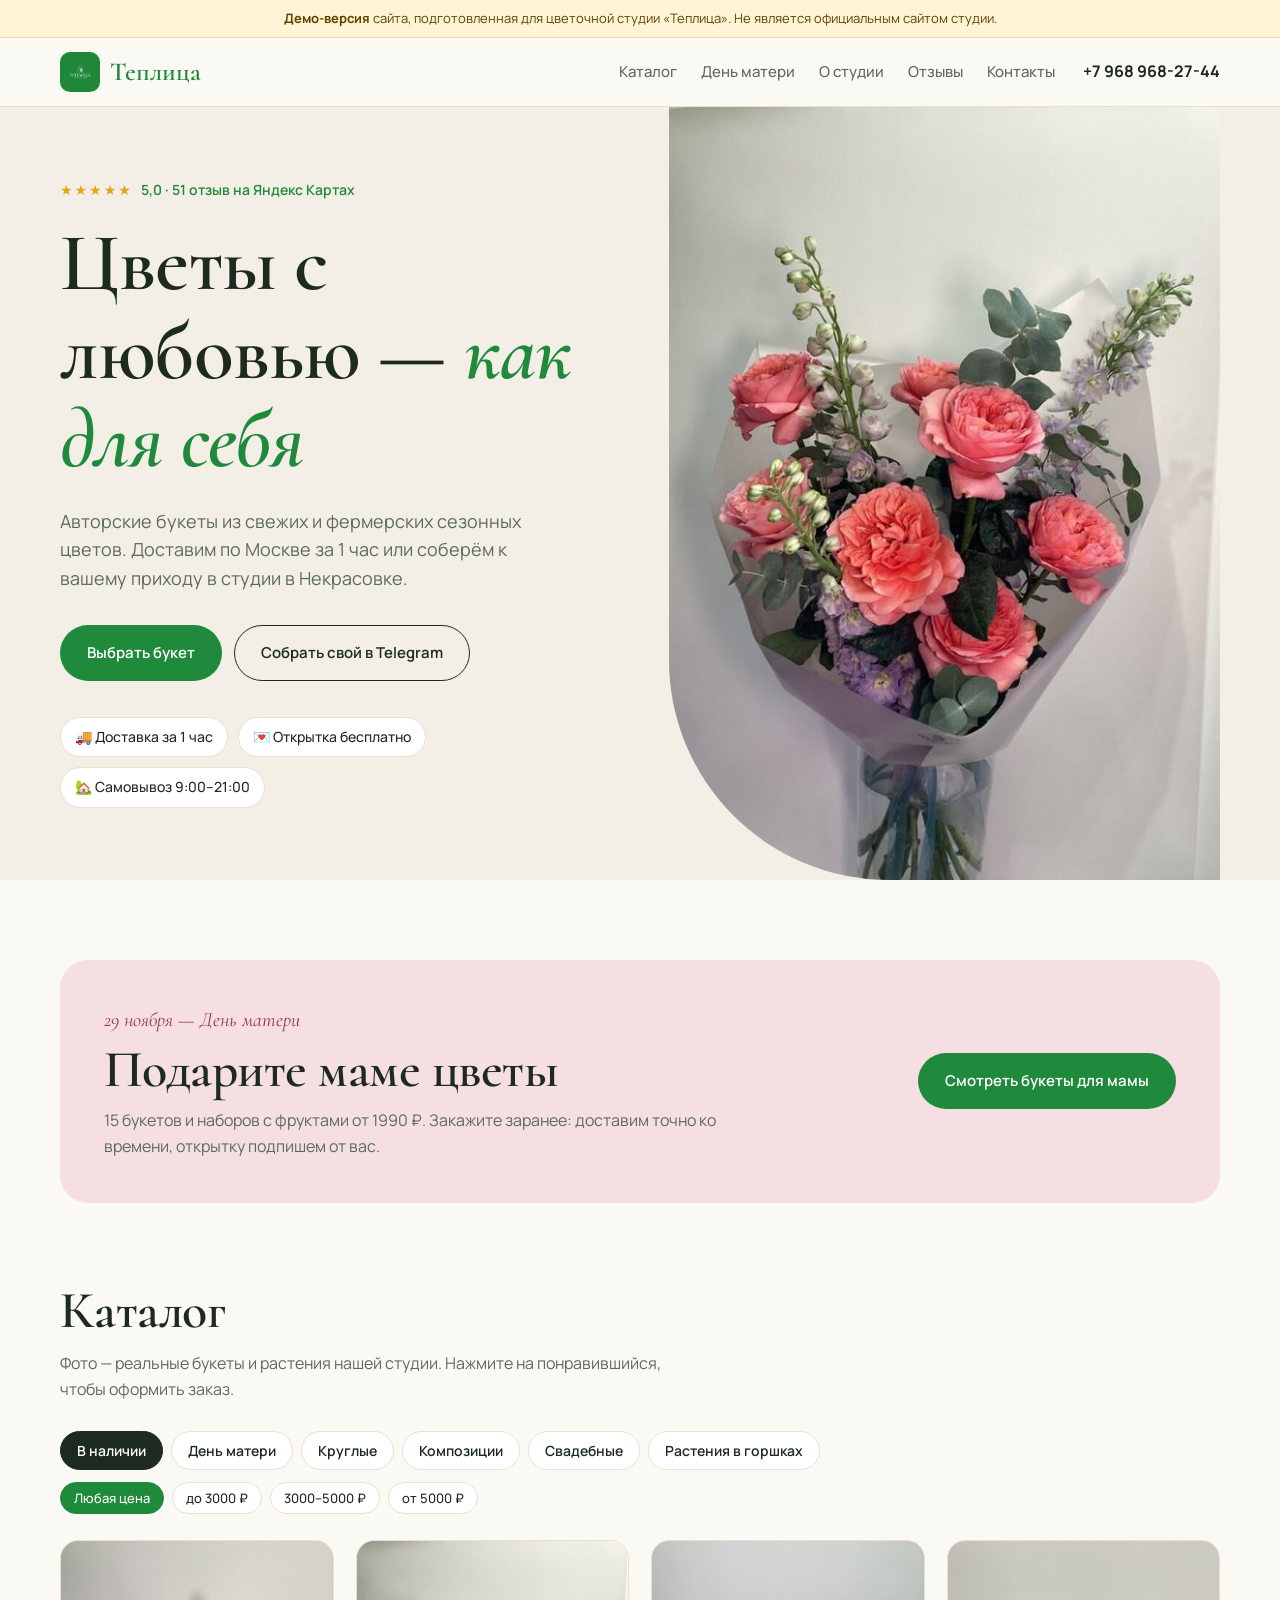
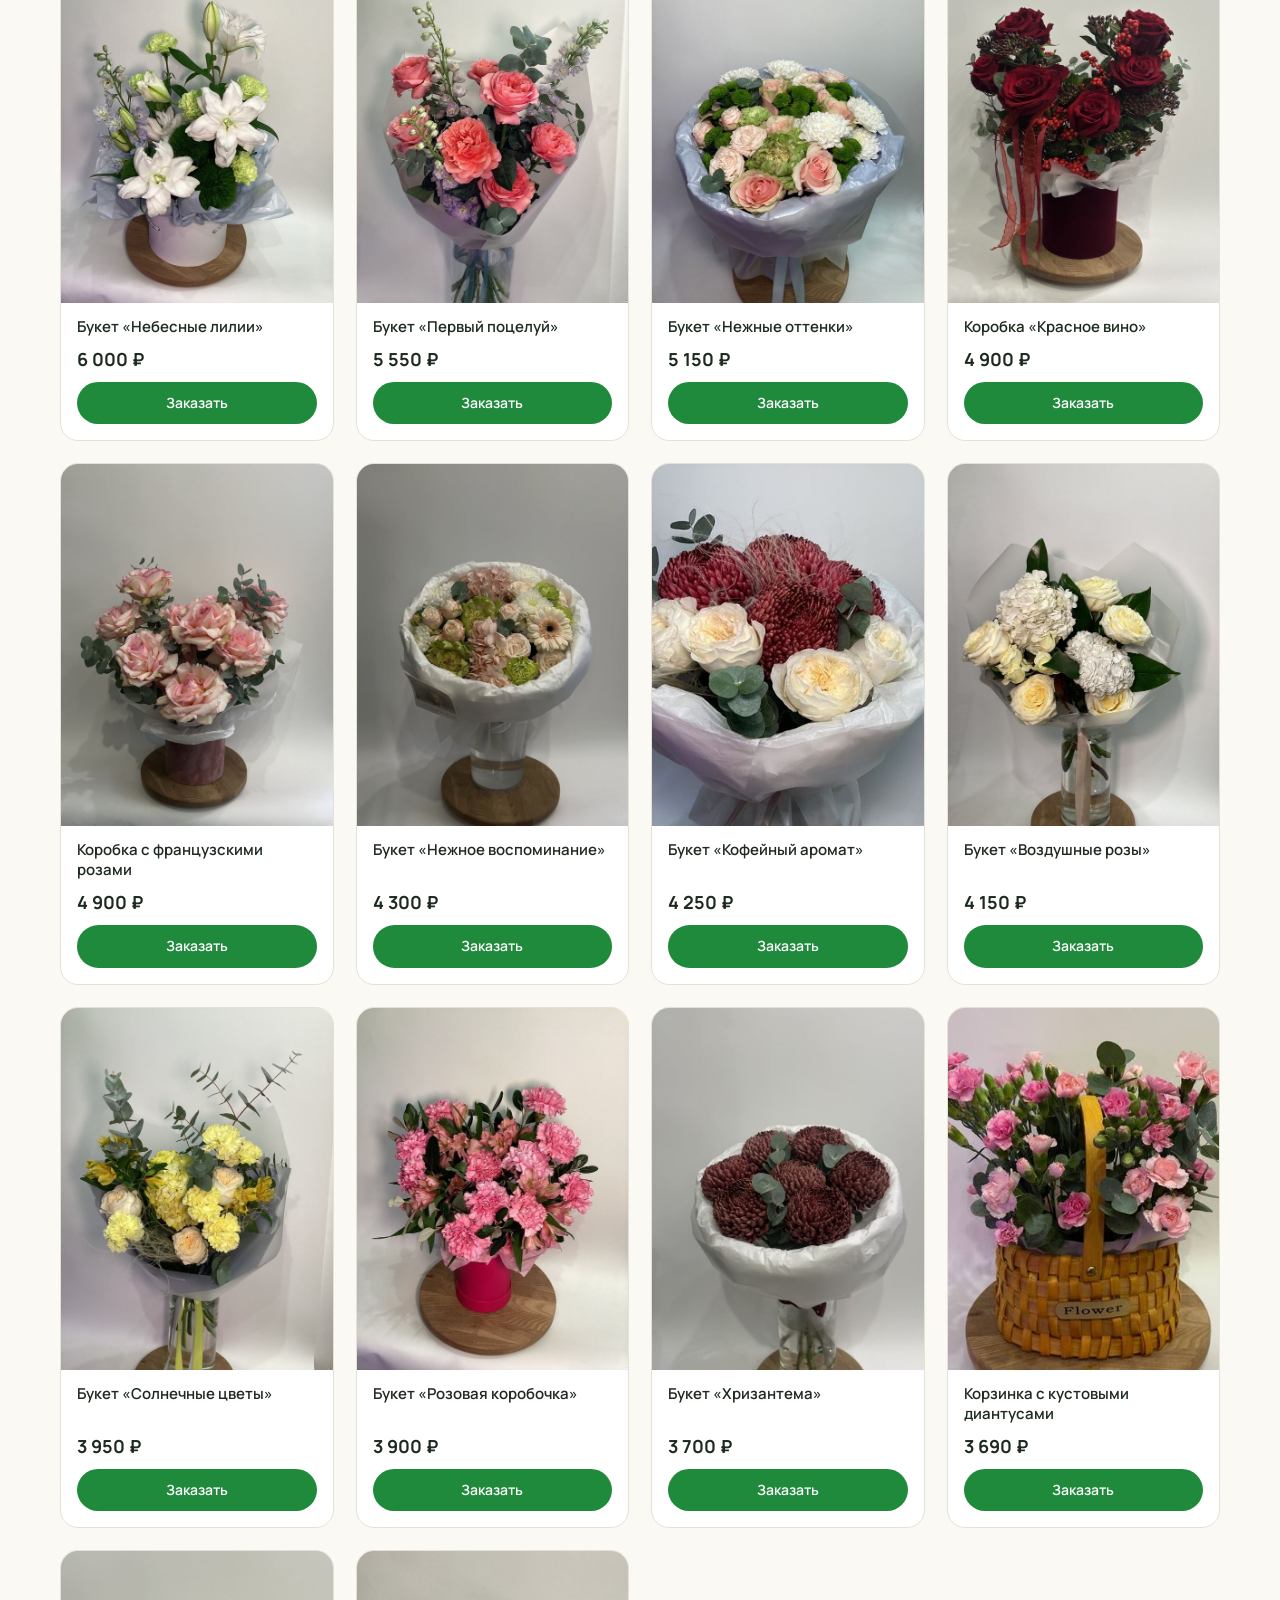
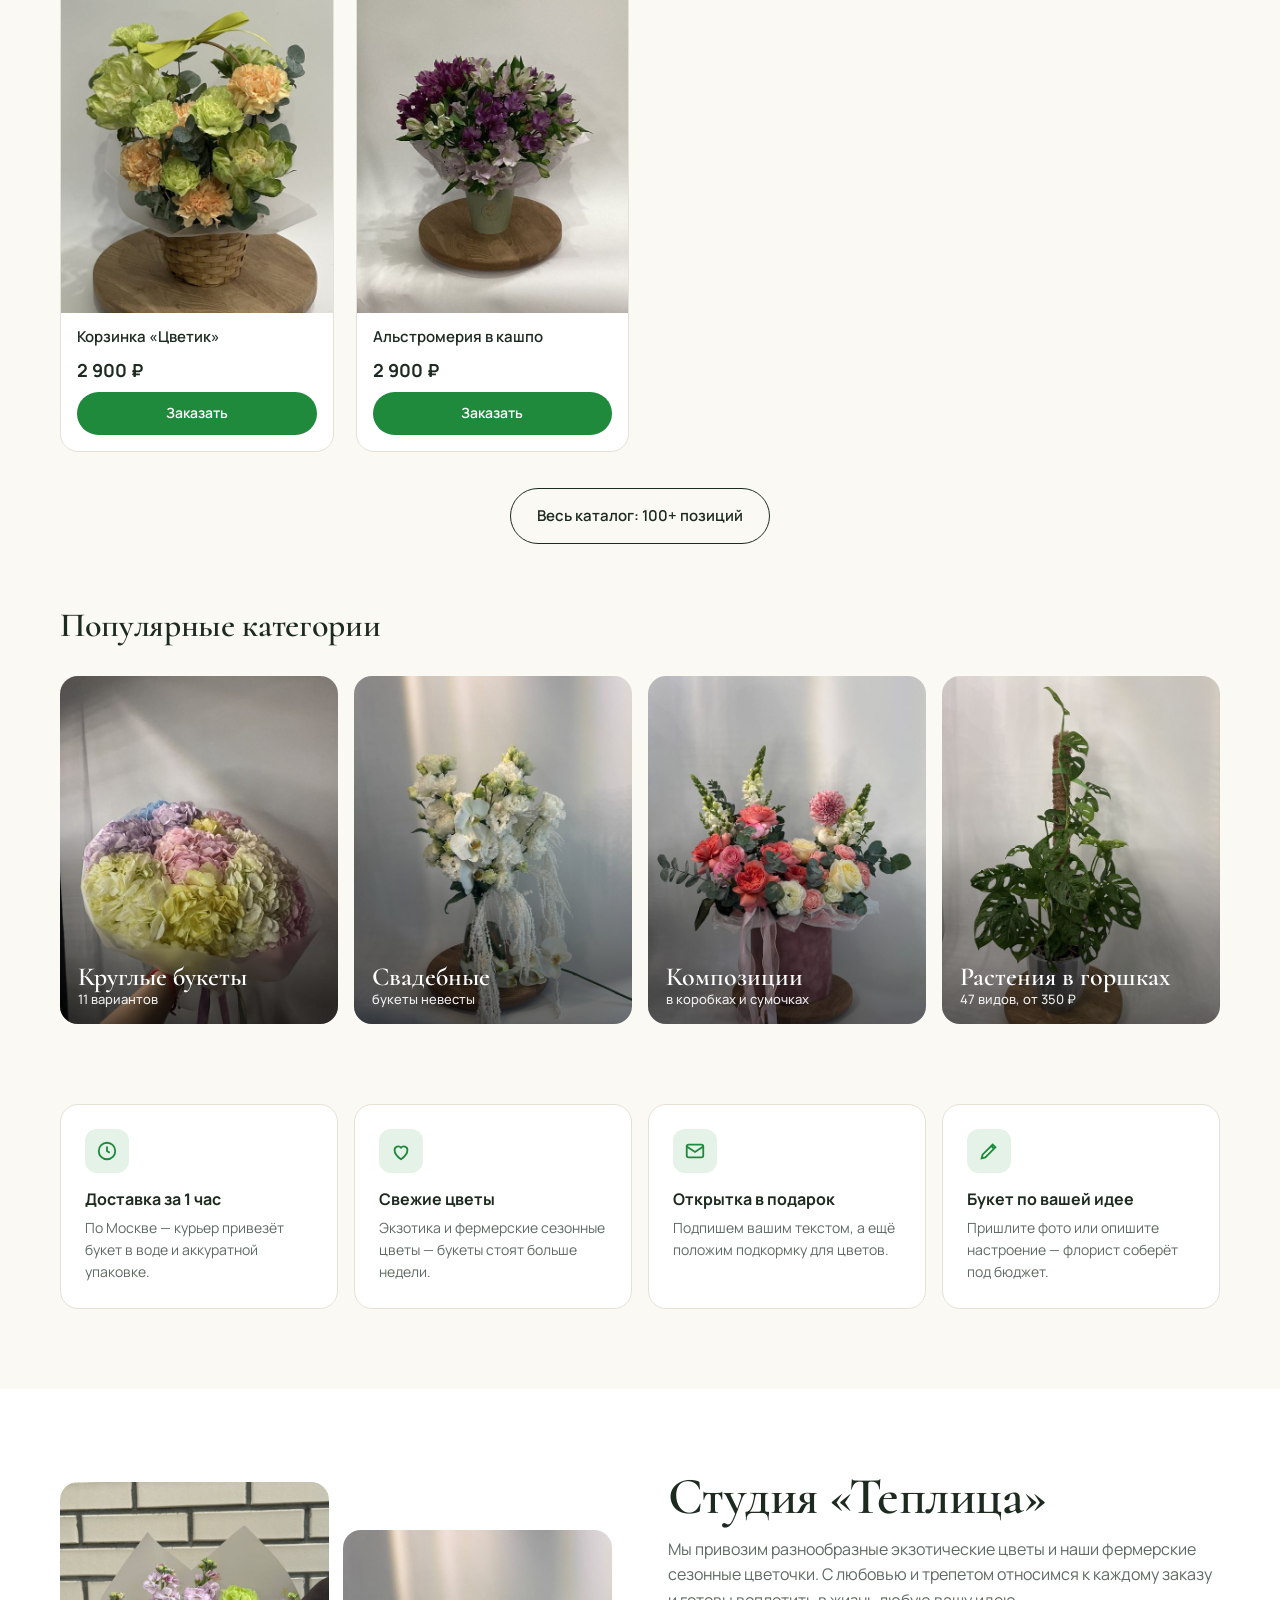
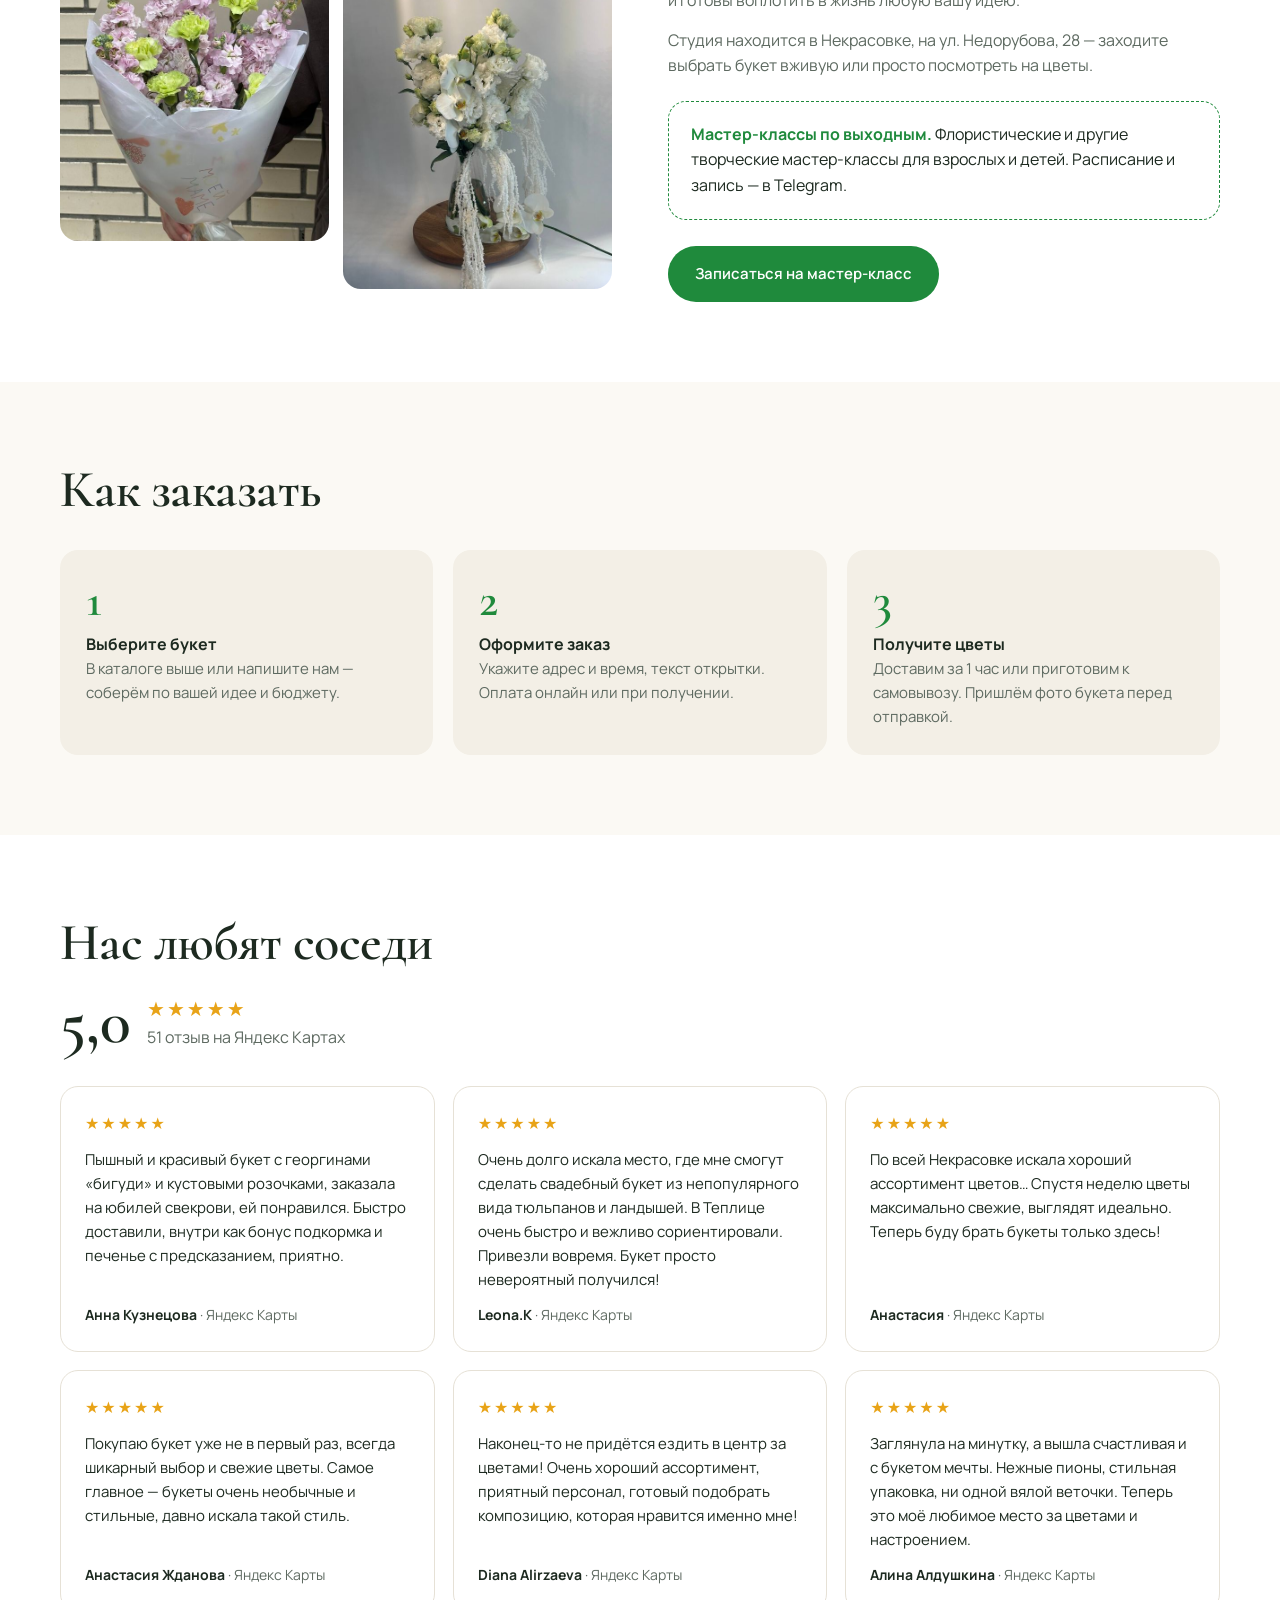
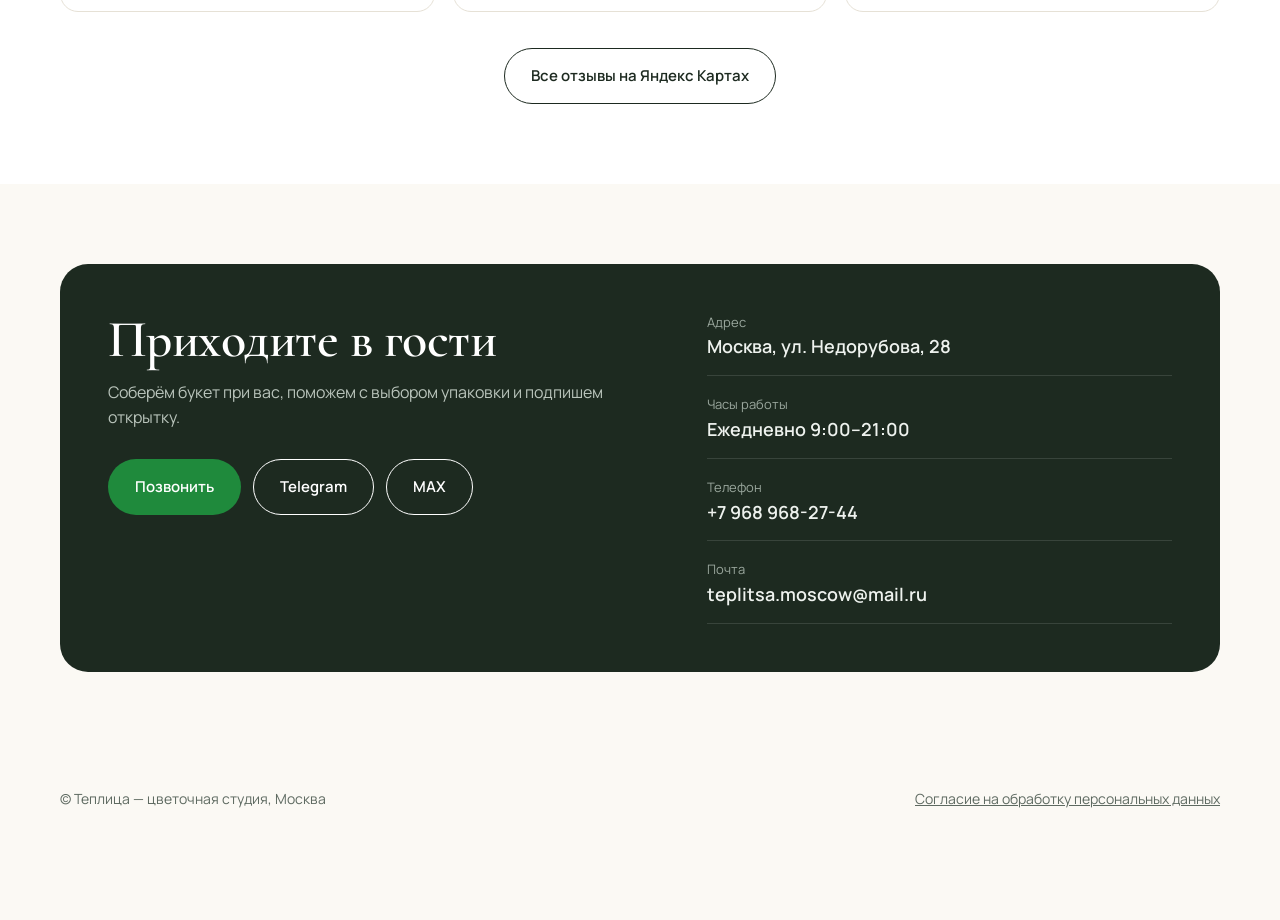
==== commit 35f573f4: "Mark site as a demo and hide it from search engines The site uses the studio's name, photos and cont" ====
--- a/index.html
+++ b/index.html
@@ -3,6 +3,7 @@
 <head>
 <meta charset="utf-8">
 <meta name="viewport" content="width=device-width, initial-scale=1">
+<meta name="robots" content="noindex, nofollow">
 <title>Теплица — цветочная студия в Москве | Доставка букетов за 1 час</title>
 <meta name="description" content="Цветочная студия «Теплица» в Некрасовке: авторские букеты из свежих цветов, доставка по Москве за 1 час, бесплатная открытка. Рейтинг 5,0 на Яндекс Картах. ул. Недорубова, 28, 9:00–21:00.">
 <meta property="og:title" content="Теплица — цветочная студия в Москве">
@@ -191,6 +192,8 @@
 .order .x{position:absolute;top:10px;right:12px;border:0;background:none;font-size:28px;line-height:1;cursor:pointer;color:var(--muted);padding:4px}
 .toast{position:fixed;left:50%;bottom:90px;transform:translateX(-50%);background:var(--ink);color:#fff;padding:12px 18px;border-radius:12px;font-size:14px;z-index:60;opacity:0;transition:opacity .25s;pointer-events:none;max-width:calc(100% - 32px);text-align:center}
 .toast.on{opacity:1}
+.demo{background:#fff4d6;color:#5c4400;font-size:13px;line-height:1.45;text-align:center;padding:9px 16px;border-bottom:1px solid #f0dba4}
+.demo b{font-weight:700}
 footer{padding:36px 0 110px;color:var(--muted);font-size:14px}
 footer .wrap{display:flex;justify-content:space-between;gap:16px;flex-wrap:wrap}
 
@@ -204,6 +207,7 @@
 </style>
 </head>
 <body>
+<div class="demo" role="note"><b>Демо-версия</b> сайта, подготовленная для цветочной студии «Теплица». Не является официальным сайтом студии.</div>
 
 <header>
   <div class="wrap nav">
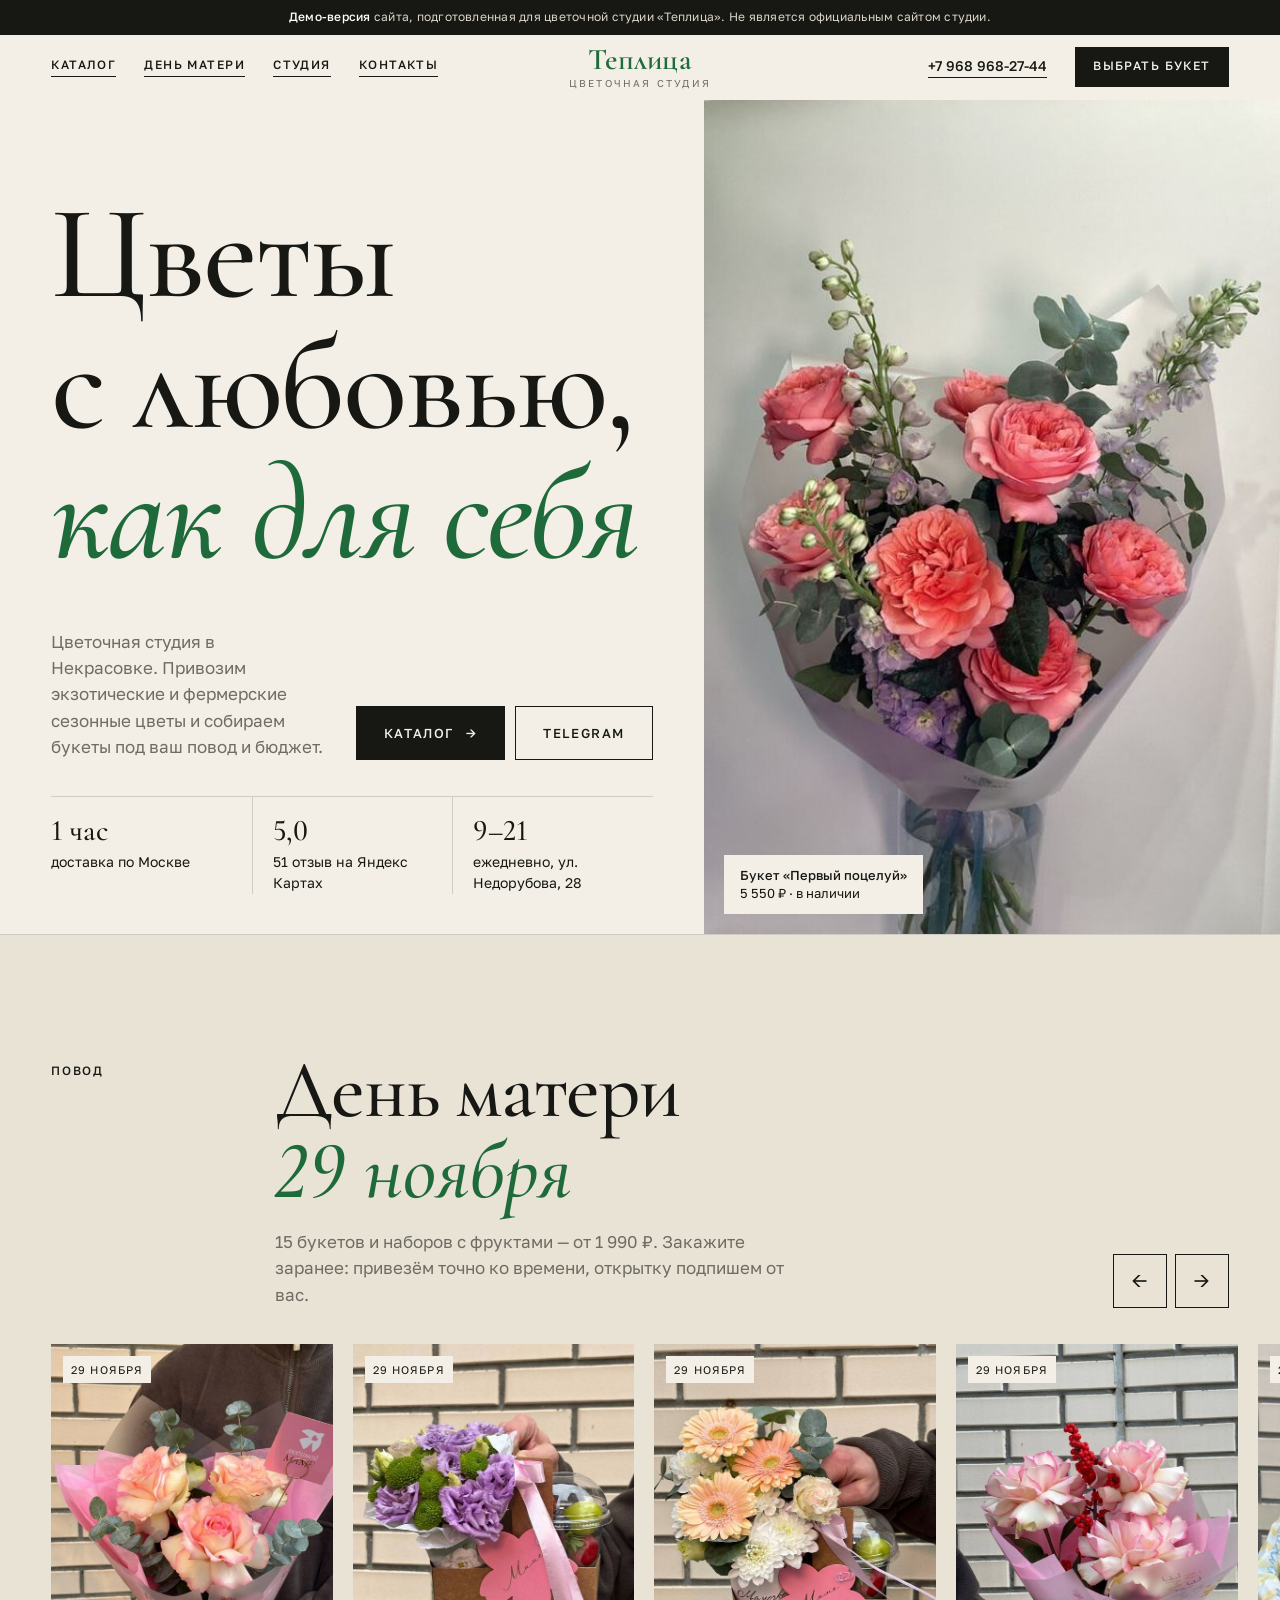
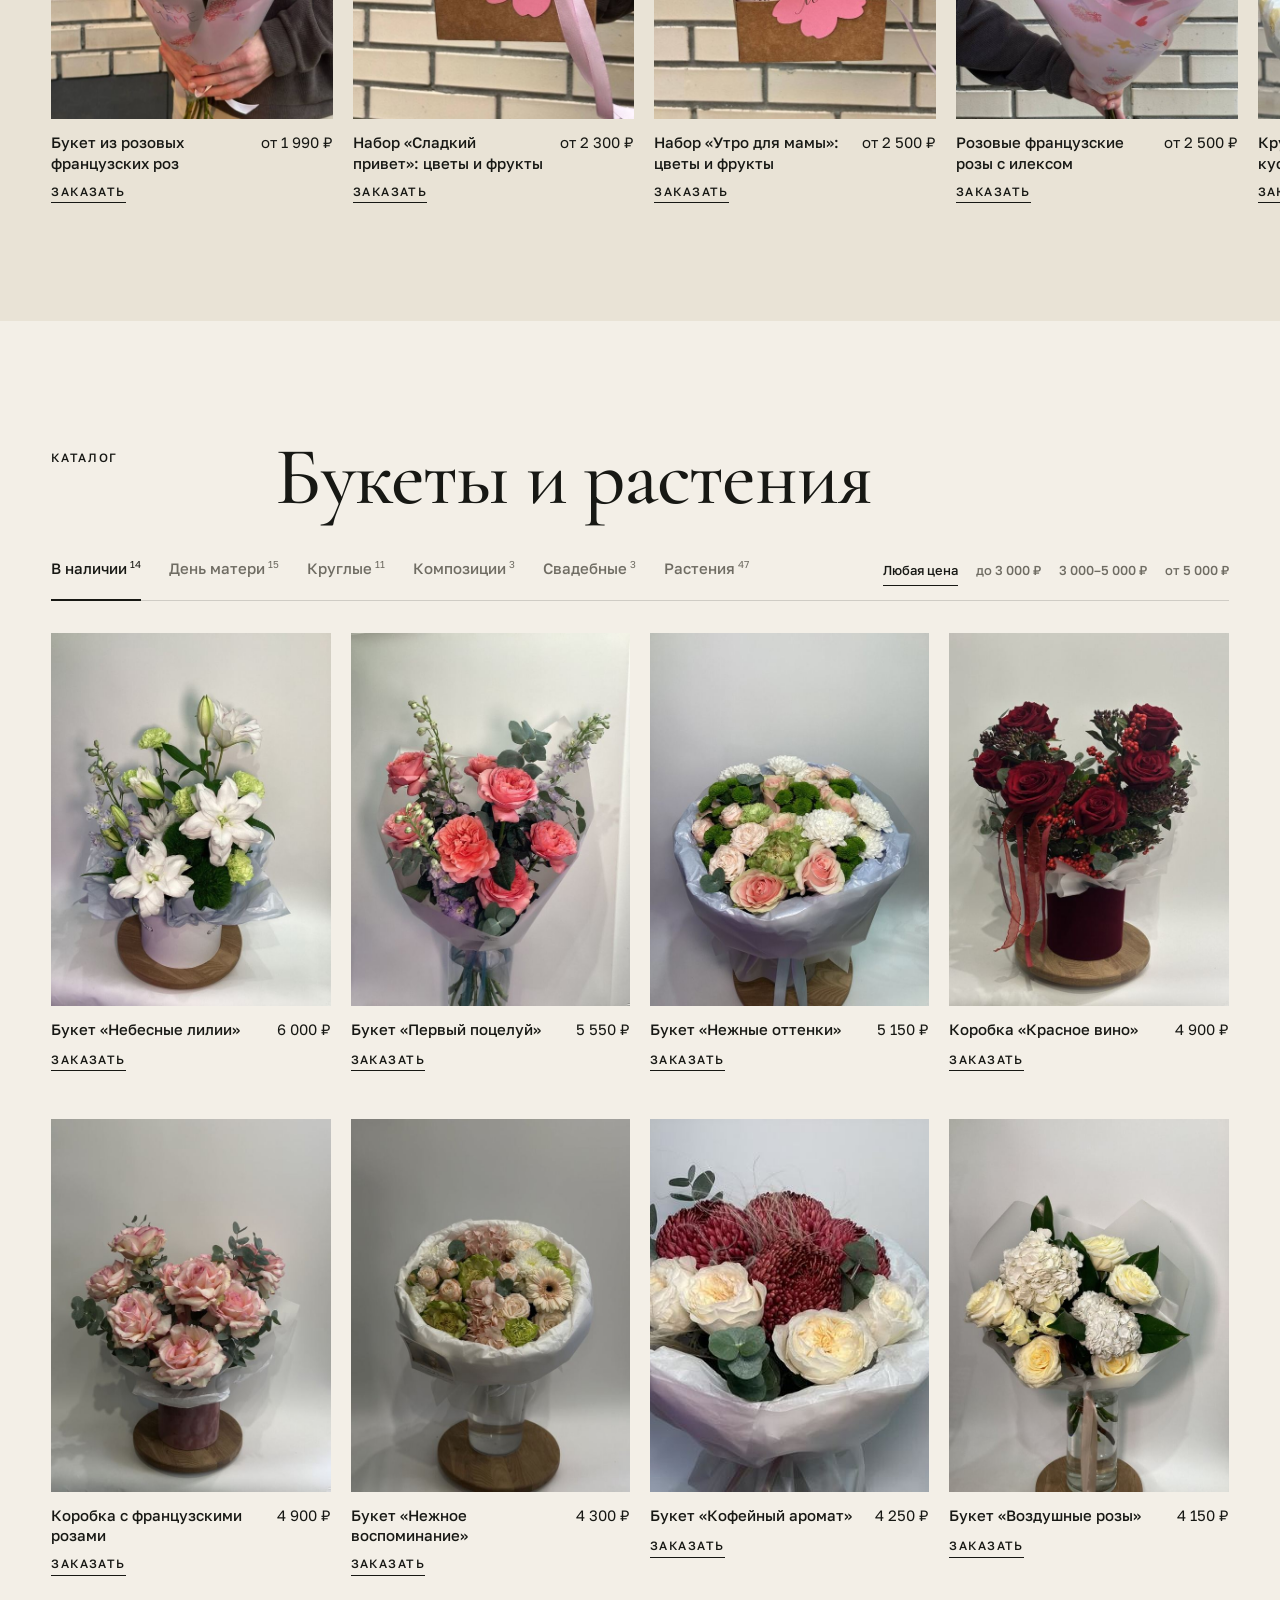
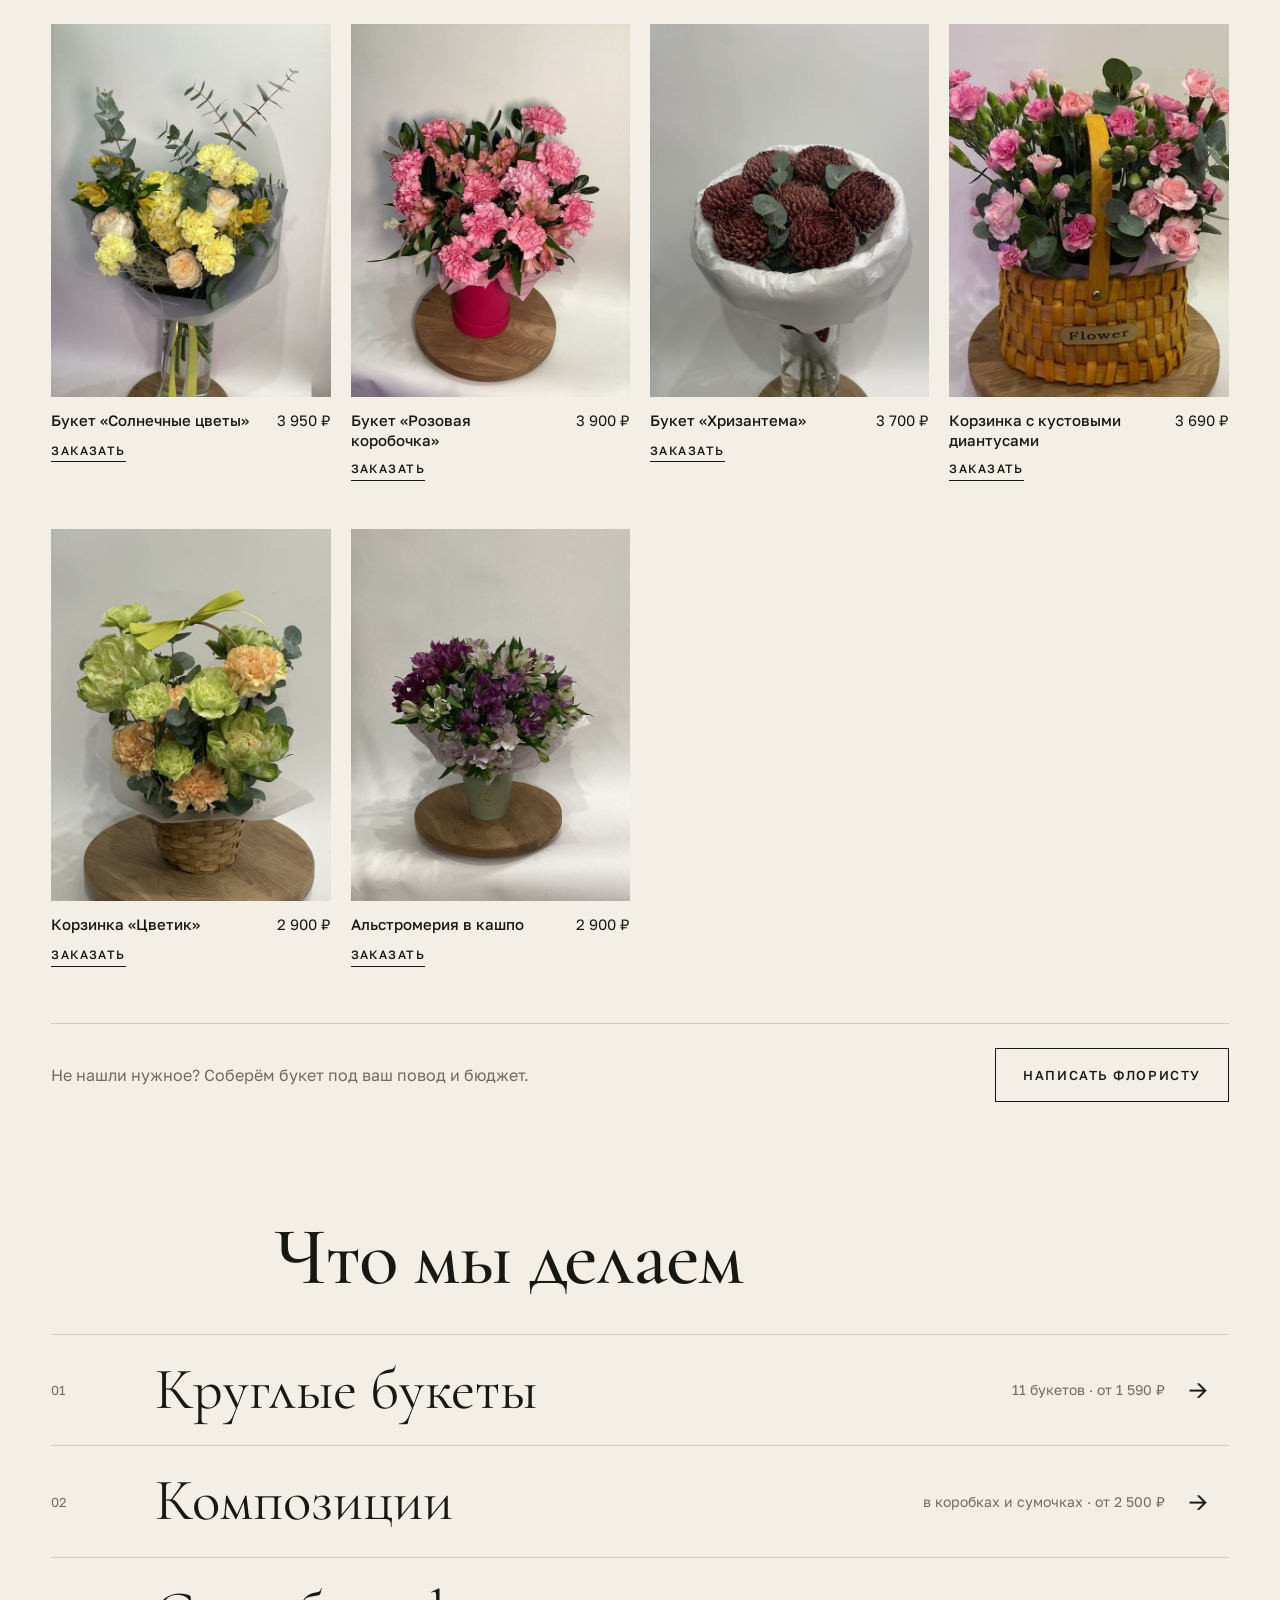
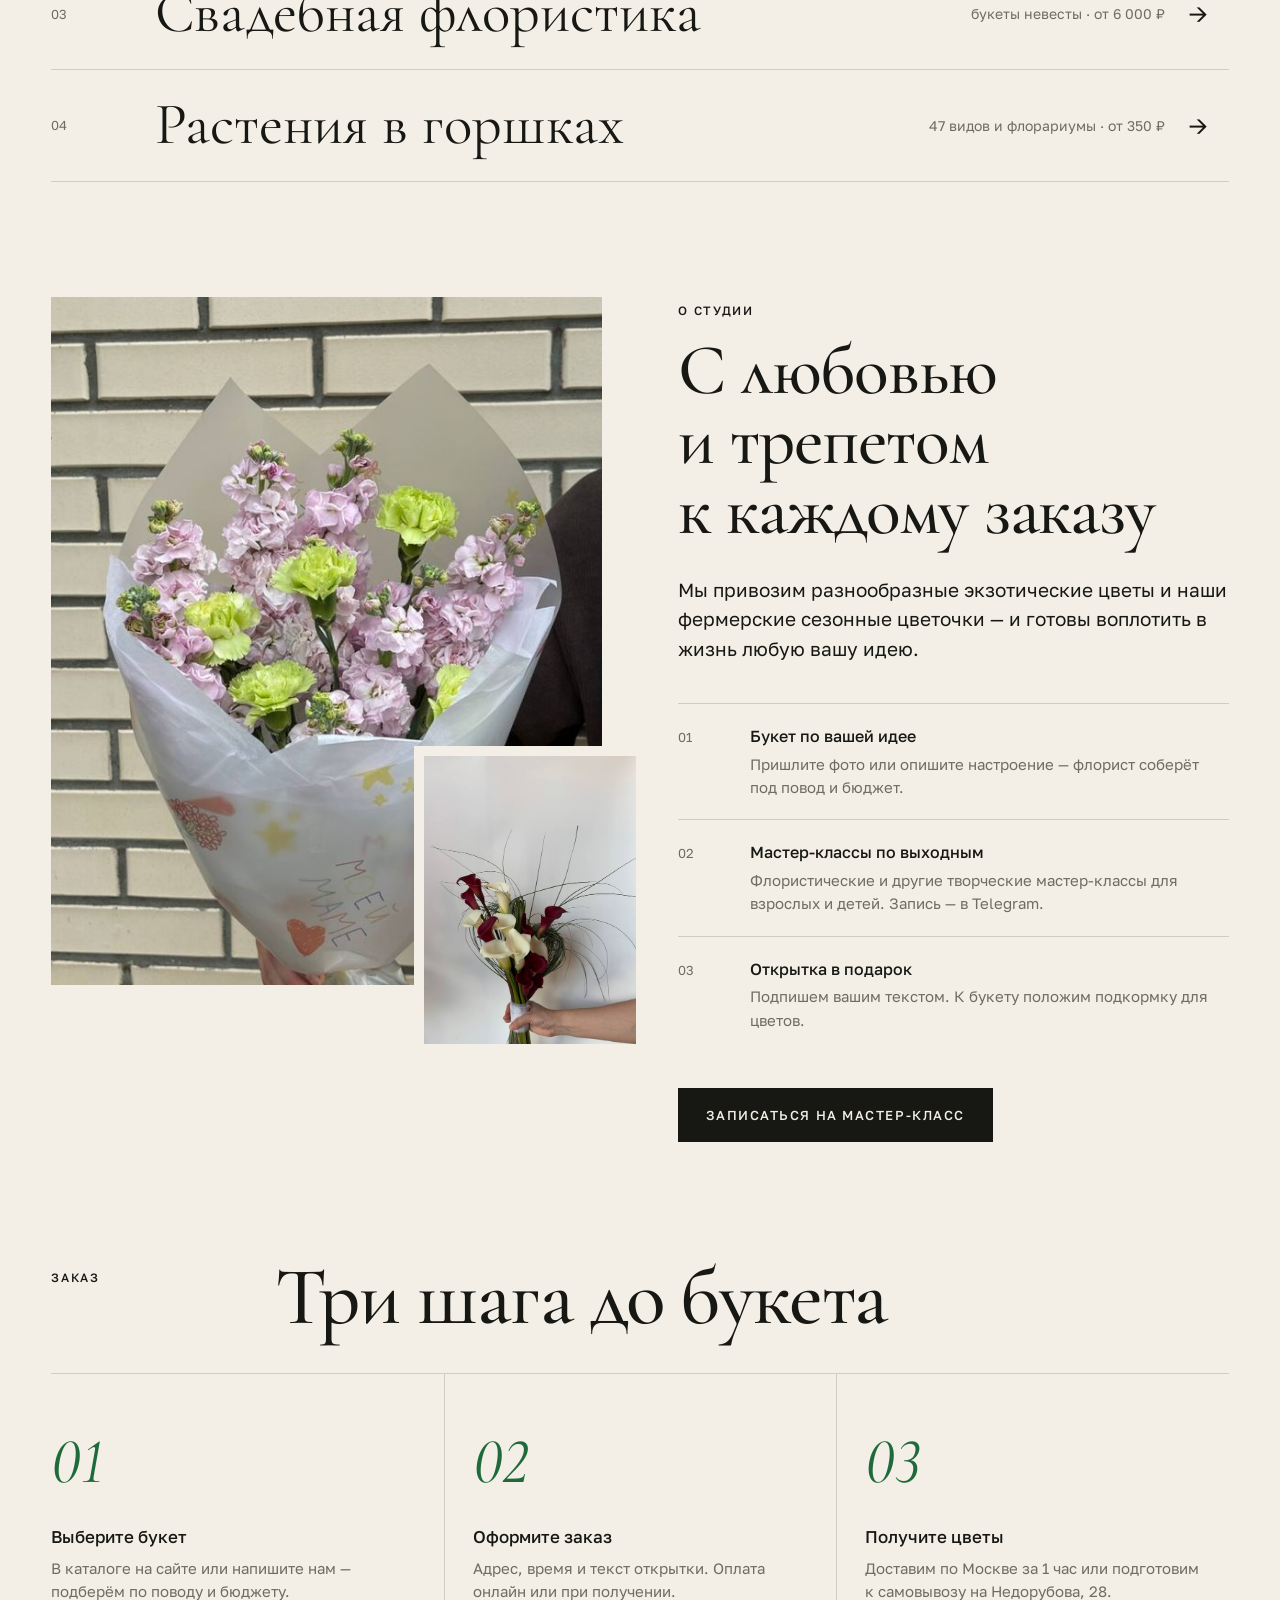
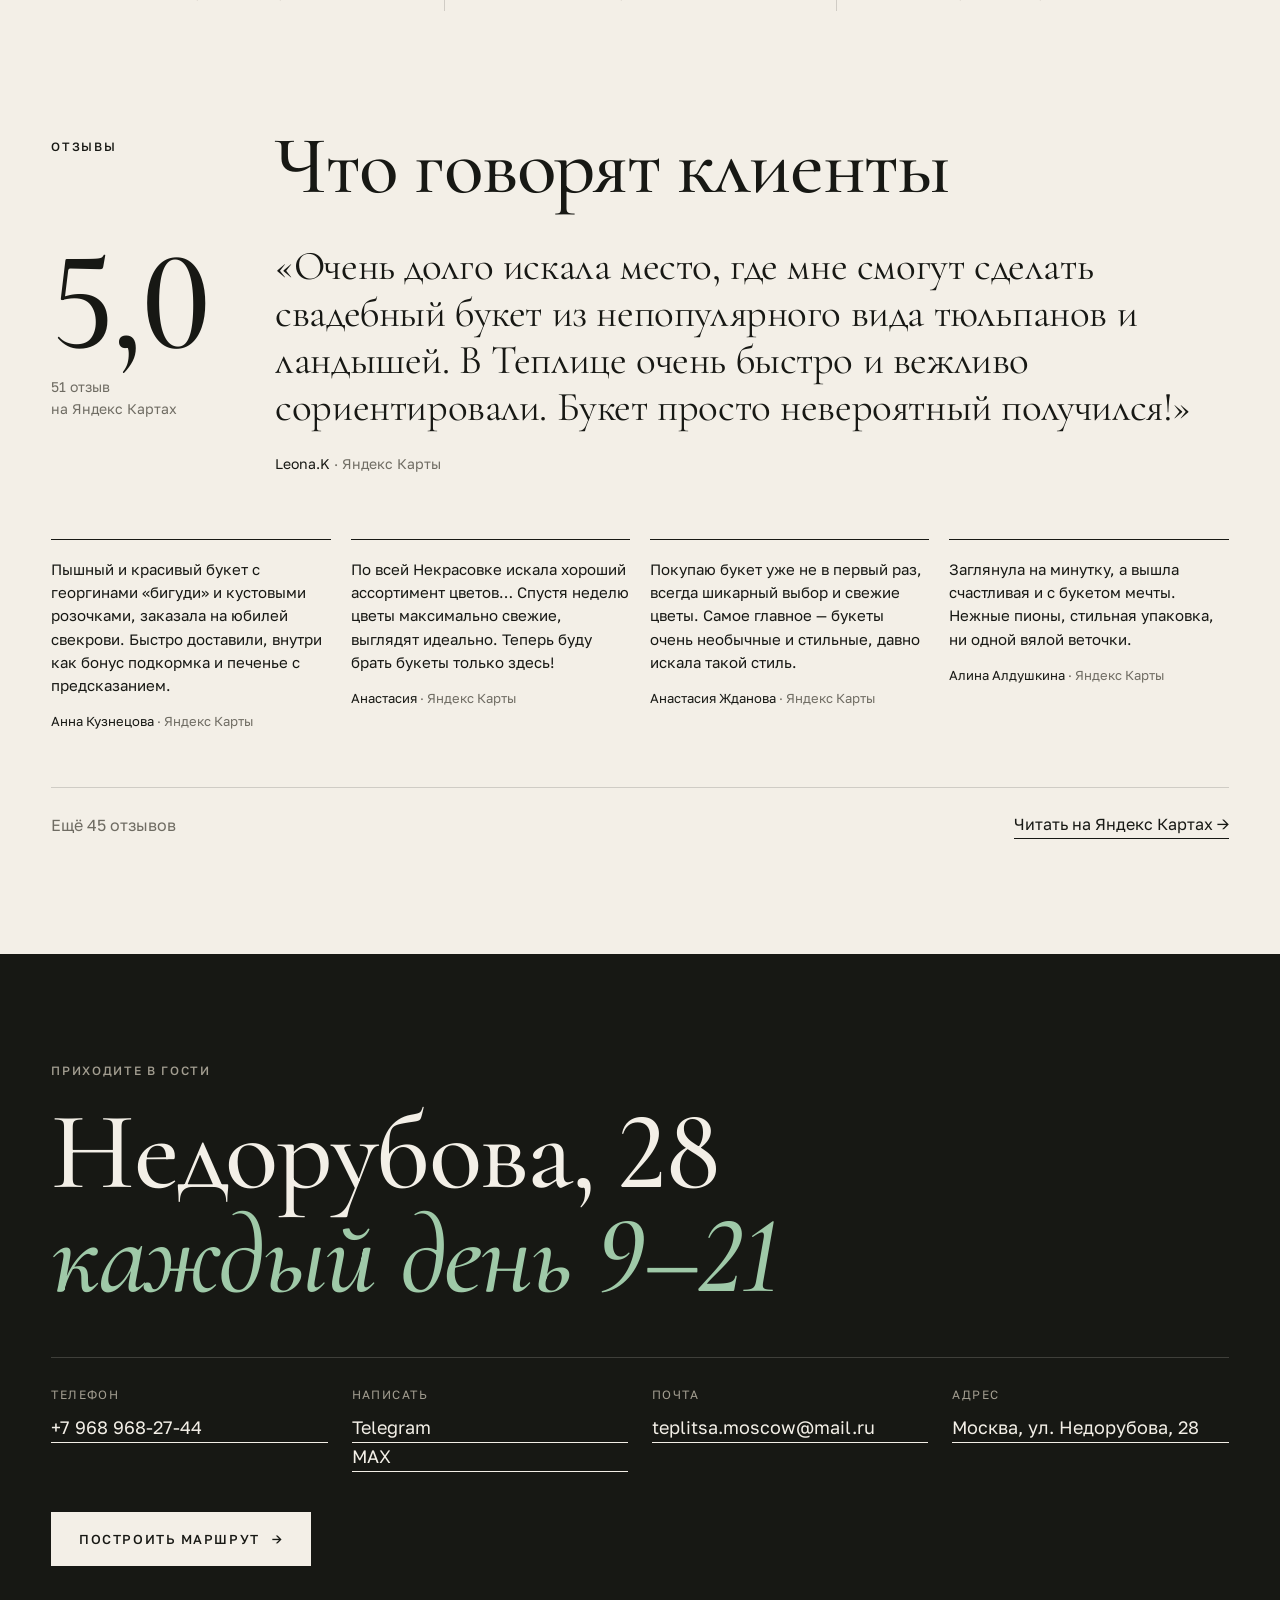
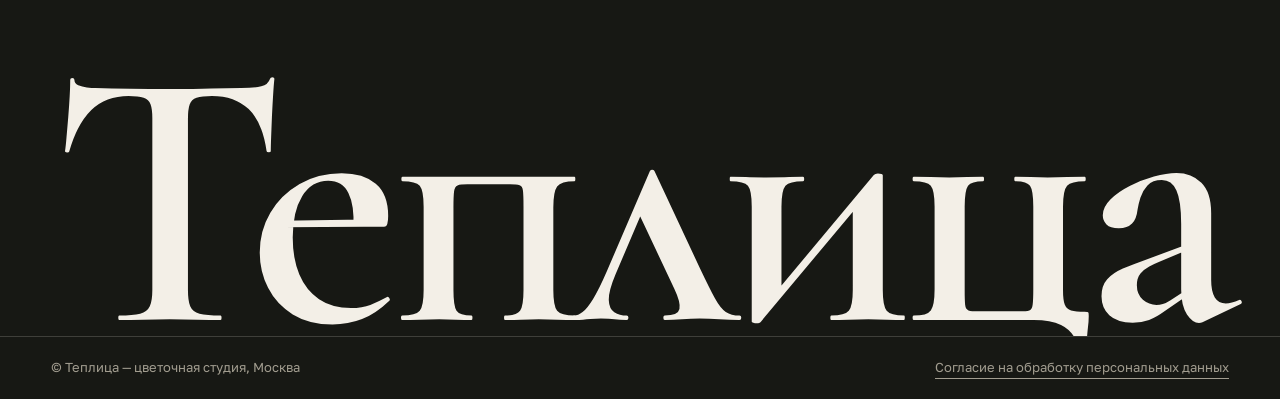
==== commit 51eebea0: "Redesign site in an editorial style Replace the template look (emoji chips, icon tiles, pill buttons" ====
--- a/index.html
+++ b/index.html
@@ -4,423 +4,505 @@
 <meta charset="utf-8">
 <meta name="viewport" content="width=device-width, initial-scale=1">
 <meta name="robots" content="noindex, nofollow">
-<title>Теплица — цветочная студия в Москве | Доставка букетов за 1 час</title>
-<meta name="description" content="Цветочная студия «Теплица» в Некрасовке: авторские букеты из свежих цветов, доставка по Москве за 1 час, бесплатная открытка. Рейтинг 5,0 на Яндекс Картах. ул. Недорубова, 28, 9:00–21:00.">
-<meta property="og:title" content="Теплица — цветочная студия в Москве">
-<meta property="og:description" content="Авторские букеты, доставка за 1 час, бесплатная открытка. Рейтинг 5,0 на Яндекс Картах.">
+<title>Теплица — цветочная студия в Москве</title>
+<meta name="description" content="Цветочная студия «Теплица» в Некрасовке: авторские букеты из экзотических и фермерских сезонных цветов, доставка по Москве за 1 час, открытка в подарок. ул. Недорубова, 28, ежедневно 9:00–21:00.">
+<meta property="og:title" content="Теплица — цветочная студия">
+<meta property="og:description" content="Цветы с любовью, как для себя. Доставка по Москве за 1 час.">
 <meta property="og:image" content="https://suvkovivan-cpu.github.io/telpica/img/cf590f4fdb6bf0af6410e1709a60d839f3ecc6a0c.jpg">
+<meta name="theme-color" content="#f3efe7">
 <link rel="icon" href="logo.jpg">
 <link rel="preconnect" href="https://fonts.googleapis.com">
 <link rel="preconnect" href="https://fonts.gstatic.com" crossorigin>
-<link href="https://fonts.googleapis.com/css2?family=Cormorant:ital,wght@0,500;0,600;1,500&family=Manrope:wght@400;500;600;700&display=swap" rel="stylesheet">
+<link href="https://fonts.googleapis.com/css2?family=Cormorant+Garamond:ital,wght@0,500;0,600;1,500&family=Golos+Text:wght@400;500;600&display=swap" rel="stylesheet">
 <script type="application/ld+json">
-{"@context":"https://schema.org","@type":"Florist","name":"Теплица — цветочная студия","image":"https://suvkovivan-cpu.github.io/telpica/logo.jpg","telephone":"+7 968 968-27-44","email":"teplitsa.moscow@mail.ru","address":{"@type":"PostalAddress","streetAddress":"ул. Недорубова, 28","addressLocality":"Москва","addressCountry":"RU"},"openingHours":"Mo-Su 09:00-21:00","aggregateRating":{"@type":"AggregateRating","ratingValue":"5","reviewCount":"51"},"url":"https://teplica.posiflora.com/teplitsa_moscow"}
+{"@context":"https://schema.org","@type":"Florist","name":"Теплица — цветочная студия","image":"https://suvkovivan-cpu.github.io/telpica/logo.jpg","telephone":"+7 968 968-27-44","email":"teplitsa.moscow@mail.ru","address":{"@type":"PostalAddress","streetAddress":"ул. Недорубова, 28","addressLocality":"Москва","addressCountry":"RU"},"openingHours":"Mo-Su 09:00-21:00","aggregateRating":{"@type":"AggregateRating","ratingValue":"5","reviewCount":"51"}}
 </script>
+<script>document.documentElement.classList.add("js")</script>
 <style>
 /* ================================================================
-   НАСТРОЙКИ — меняйте здесь
-   --hero-photo   фото на обложке (любая ссылка на картинку)
-   --hero-bg      фон обложки за текстом
-   --green        фирменный зелёный (кнопки, акценты)
-   --page-bg      фон всей страницы
+   НАСТРОЙКИ
+   --hero-photo  фото на обложке
+   --paper       основной фон страницы
+   --ink         цвет текста и тёмных блоков
+   --accent      фирменный зелёный
    ================================================================ */
 :root{
   --hero-photo: url("img/cf590f4fdb6bf0af6410e1709a60d839f3ecc6a0c.jpg");
-  --hero-bg: #f3efe6;
-  --green: #1f8a3c;
-  --green-dark: #166b2e;
-  --page-bg: #fbf9f4;
-
-  --surface: #ffffff;
-  --ink: #1d2a20;
-  --muted: #5e6a61;
-  --line: #e6e1d6;
-  --pink: #f6dfe3;
-  --radius: 18px;
-  --serif: "Cormorant", Georgia, serif;
-  --sans: "Manrope", system-ui, -apple-system, "Segoe UI", sans-serif;
+  --paper:#f3efe7;
+  --paper-2:#e9e3d6;
+  --ink:#171814;
+  --muted:#6f6c63;
+  --line:rgba(23,24,20,.16);
+  --accent:#1f6a3a;
+  --serif:"Cormorant Garamond", "Times New Roman", serif;
+  --sans:"Golos Text", system-ui, -apple-system, "Segoe UI", sans-serif;
+  --gut:clamp(16px,4vw,56px);
 }
 *{box-sizing:border-box;margin:0;padding:0}
-html{scroll-behavior:smooth}
-body{background:var(--page-bg);color:var(--ink);font:16px/1.6 var(--sans);-webkit-font-smoothing:antialiased}
+html{scroll-behavior:smooth;-webkit-text-size-adjust:100%}
+body{background:var(--paper);color:var(--ink);font:400 16px/1.55 var(--sans);-webkit-font-smoothing:antialiased;overflow-x:clip}
 img{display:block;max-width:100%}
-a{color:inherit}
-.wrap{max-width:1200px;margin:0 auto;padding:0 20px}
-h1,h2,h3{font-family:var(--serif);font-weight:600;line-height:1.08;letter-spacing:-.01em}
-h2{font-size:clamp(34px,4.4vw,52px);margin-bottom:12px}
-.lead{color:var(--muted);max-width:620px}
-section{padding:80px 0;scroll-margin-top:68px}
-.btn{display:inline-flex;align-items:center;justify-content:center;gap:8px;padding:15px 26px;border-radius:999px;font-weight:600;font-size:15px;text-decoration:none;border:1.5px solid transparent;cursor:pointer;transition:.2s}
-.btn-primary{background:var(--green);color:#fff}
-.btn-primary:hover{background:var(--green-dark)}
-.btn-ghost{border-color:var(--ink);color:var(--ink);background:transparent}
-.btn-ghost:hover{background:var(--ink);color:#fff}
-.btn svg{width:18px;height:18px}
+a{color:inherit;text-decoration:none}
+button{font:inherit;color:inherit;background:none;border:0;cursor:pointer}
+.w{padding:0 var(--gut);max-width:1600px;margin:0 auto}
+.serif,.facts b,.steps .num,.mom-date{font-variant-numeric:lining-nums}
+.serif{font-family:var(--serif);font-weight:500;letter-spacing:-.015em;line-height:.98}
+.serif em{font-style:italic}
+.label{font-size:12px;font-weight:500;letter-spacing:.14em;text-transform:uppercase}
+.muted{color:var(--muted)}
+.link{background:linear-gradient(currentColor,currentColor) 0 100%/100% 1px no-repeat;padding-bottom:2px;transition:background-size .35s}
+.link:hover{background-size:0 1px;background-position:100% 100%}
+.btn{display:inline-flex;align-items:center;justify-content:center;text-align:center;gap:12px;min-height:54px;padding:14px 28px;background:var(--ink);color:var(--paper);font-size:13px;font-weight:500;letter-spacing:.12em;text-transform:uppercase;transition:background .25s,color .25s}
+.btn:hover{background:var(--accent)}
+.btn.line{background:transparent;color:var(--ink);box-shadow:inset 0 0 0 1px var(--ink)}
+.btn.line:hover{background:var(--ink);color:var(--paper)}
+.btn .ar{transition:transform .25s}
+.btn:hover .ar{transform:translateX(4px)}
+section{scroll-margin-top:64px}
+.rule{border-top:1px solid var(--line)}
+
+/* reveal */
+.js .rv{opacity:0;transform:translateY(24px);transition:opacity .9s cubic-bezier(.2,.7,.2,1),transform .9s cubic-bezier(.2,.7,.2,1)}
+.js .rv.in{opacity:1;transform:none}
+@media (prefers-reduced-motion:reduce){.js .rv{opacity:1;transform:none;transition:none}html{scroll-behavior:auto}}
+
+/* demo */
+.demo{background:var(--ink);color:#d9d4c7;font-size:12px;text-align:center;padding:8px var(--gut);letter-spacing:.02em}
+.demo b{color:#fff;font-weight:500}
 
 /* header */
-header{position:sticky;top:0;z-index:20;background:rgba(251,249,244,.92);backdrop-filter:blur(10px);border-bottom:1px solid var(--line)}
-.nav{display:flex;align-items:center;gap:28px;height:68px}
-.brand{display:flex;align-items:center;gap:10px;text-decoration:none;font-family:var(--serif);font-size:26px;font-weight:600;color:var(--green)}
-.brand img{width:40px;height:40px;border-radius:10px}
-.nav-links{display:flex;gap:24px;margin-left:auto;font-size:15px;font-weight:500}
-.nav-links a{text-decoration:none;color:var(--muted)}
-.nav-links a:hover{color:var(--ink)}
-.nav .phone{font-weight:700;text-decoration:none;white-space:nowrap}
-@media(max-width:900px){.nav-links{display:none}.nav .phone{margin-left:auto}}
+.hd{position:sticky;top:0;z-index:40;background:var(--paper);border-bottom:1px solid transparent;transition:border-color .3s}
+.hd.sc{border-color:var(--line)}
+.hd .w{display:grid;grid-template-columns:1fr auto 1fr;align-items:center;height:64px;gap:24px}
+.nav{display:flex;gap:28px}
+.nav a{font-size:12px;font-weight:500;letter-spacing:.12em;text-transform:uppercase}
+.brand{display:flex;flex-direction:column;align-items:center;line-height:1}
+.brand b{font-family:var(--serif);font-size:30px;font-weight:600;letter-spacing:.01em;color:var(--accent)}
+.brand small{font-size:10px;letter-spacing:.22em;text-transform:uppercase;color:var(--muted);margin-top:3px}
+.hd-r{display:flex;justify-content:flex-end;align-items:center;gap:28px;font-size:14px;font-weight:500}
+.hd-r .btn{min-height:40px;padding:8px 18px;font-size:12px}
+@media(max-width:960px){
+  .nav{display:none}
+  .hd .w{grid-template-columns:auto 1fr;height:58px}
+  .brand{align-items:flex-start}.brand b{font-size:26px}
+  .hd-r .tel{display:none}
+}
 
 /* hero */
-.hero{background:var(--hero-bg);padding:0;overflow:hidden}
-.hero-grid{display:grid;grid-template-columns:1.05fr .95fr;min-height:620px;align-items:stretch}
-.hero-text{padding:72px 40px 72px 0;display:flex;flex-direction:column;justify-content:center}
-.eyebrow{display:inline-flex;align-items:center;gap:8px;font-size:14px;font-weight:600;color:var(--green);margin-bottom:18px}
-.eyebrow .stars{color:#e8a317;letter-spacing:2px}
-.hero h1{font-size:clamp(46px,6.4vw,84px);margin-bottom:22px}
-.hero h1 em{font-style:italic;color:var(--green)}
-.hero p{font-size:18px;color:var(--muted);max-width:480px;margin-bottom:32px}
-.hero-cta{display:flex;flex-wrap:wrap;gap:12px}
-.hero-photo{background:var(--hero-photo) center 35%/cover no-repeat;border-radius:0 0 0 220px;min-height:420px}
-.chips{display:flex;flex-wrap:wrap;gap:10px;margin-top:36px}
-.chip{background:#fff;border:1px solid var(--line);border-radius:999px;padding:8px 14px;font-size:14px;font-weight:500}
-@media(max-width:860px){
-  .hero-grid{grid-template-columns:1fr}
-  .hero-photo{order:-1;border-radius:0 0 0 120px;min-height:360px;margin:0 -20px}
-  .hero-text{padding:40px 0 56px}
-}
+.hero{display:grid;grid-template-columns:minmax(0,1.1fr) minmax(0,.9fr);min-height:calc(100svh - 64px - 33px);border-bottom:1px solid var(--line)}
+.hero-l{padding:clamp(40px,7vw,96px) var(--gut) 40px;display:flex;flex-direction:column;justify-content:space-between;gap:48px}
+.hero h1{font-size:clamp(64px,10.4vw,172px)}
+.hero h1 em{color:var(--accent)}
+.hero-sub{display:grid;grid-template-columns:minmax(0,1fr) auto;gap:32px;align-items:end}
+.hero-sub p{max-width:440px;font-size:17px;color:var(--muted)}
+.hero-cta{display:flex;flex-wrap:wrap;gap:10px}
+.facts{display:grid;grid-template-columns:repeat(3,1fr);border-top:1px solid var(--line)}
+.facts div{padding:18px 0 0;font-size:14px}
+.facts div+div{padding-left:20px;border-left:1px solid var(--line)}
+.facts b{display:block;font-family:var(--serif);font-size:30px;font-weight:500;line-height:1.05;margin-bottom:4px}
+.hero-r{position:relative;background:var(--paper-2) var(--hero-photo) center 38%/cover no-repeat;min-height:520px}
+.hero-r figcaption{position:absolute;left:20px;bottom:20px;background:var(--paper);padding:12px 16px;font-size:13px;line-height:1.35}
+.hero-r figcaption b{display:block;font-weight:500}
+@media(max-width:960px){
+  .hero{grid-template-columns:1fr;min-height:0}
+  .hero-r{order:-1;min-height:68vw;max-height:560px}
+  .hero-l{padding-top:36px;gap:32px}
+  .hero-sub{grid-template-columns:1fr}
+  .facts b{font-size:24px}
+  .facts div{font-size:12.5px}.facts div+div{padding-left:12px}
+}
+
+/* section heads */
+.sh{display:grid;grid-template-columns:200px 1fr auto;gap:24px;align-items:end;padding:clamp(64px,9vw,128px) 0 36px}
+.sh .label{align-self:start;padding-top:12px}
+.sh h2{font-size:clamp(46px,6.4vw,104px)}
+@media(max-width:760px){.sh{grid-template-columns:1fr;gap:14px}.sh .label{padding:0}}
 
 /* mother's day */
-.promo{background:var(--pink);border-radius:28px;padding:44px;display:grid;grid-template-columns:1fr auto;gap:24px;align-items:center}
-.promo .date{font-family:var(--serif);font-size:20px;font-style:italic;color:#9b3554;margin-bottom:6px}
-.promo h2{margin-bottom:10px}
-@media(max-width:760px){.promo{grid-template-columns:1fr;padding:30px 24px}}
+.mom{background:var(--paper-2)}
+.mom .sh{grid-template-columns:200px 1fr auto}
+.mom-date{font-family:var(--serif);font-size:clamp(46px,6.4vw,104px);line-height:.98;color:var(--accent);font-style:italic;font-weight:500}
+.mom-lead{max-width:520px;color:var(--muted);margin-top:18px;font-size:17px}
+.rail-wrap{position:relative;padding-bottom:clamp(56px,7vw,96px)}
+.rail{display:grid;grid-auto-flow:column;grid-auto-columns:clamp(240px,22vw,340px);gap:20px;overflow-x:auto;scroll-snap-type:x mandatory;scroll-padding-inline:var(--gut);padding:0 var(--gut) 8px;scrollbar-width:none}
+.rail::-webkit-scrollbar{display:none}
+.rail .it{scroll-snap-align:start}
+.rail-nav{display:flex;gap:8px}
+.rail-nav button{width:54px;height:54px;box-shadow:inset 0 0 0 1px var(--ink);font-size:20px;transition:background .2s,color .2s}
+.rail-nav button:hover{background:var(--ink);color:var(--paper)}
+@media(max-width:760px){.rail-nav{display:none}.rail{grid-auto-columns:68vw;gap:12px}}
+
+/* product item */
+.it{display:flex;flex-direction:column;gap:12px;cursor:pointer}
+.it .ph{position:relative;aspect-ratio:3/4;overflow:hidden;background:var(--paper-2)}
+.it .ph img{position:absolute;inset:0;width:100%;height:100%;object-fit:cover;transition:opacity .5s,transform 1.2s cubic-bezier(.2,.7,.2,1)}
+.it .ph img+img{opacity:0}
+.it:hover .ph img{transform:scale(1.04)}
+.it:hover .ph img+img{opacity:1}
+.it .tag{position:absolute;top:12px;left:12px;background:var(--paper);font-size:11px;letter-spacing:.1em;text-transform:uppercase;padding:5px 8px;z-index:1}
+.it .meta{display:grid;grid-template-columns:1fr auto;gap:4px 16px;align-items:baseline}
+.it h3{font-size:15px;font-weight:500;line-height:1.35}
+.it .pr{font-size:15px;white-space:nowrap}
+.it .go{grid-column:1/-1;justify-self:start;font-size:12px;font-weight:500;letter-spacing:.12em;text-transform:uppercase;margin-top:6px}
+@media(max-width:760px){.it .meta{grid-template-columns:1fr}.it h3,.it .pr{font-size:14px}.it .pr{font-weight:500}}
 
 /* catalog */
-.cat-head{display:flex;justify-content:space-between;align-items:flex-end;gap:20px;flex-wrap:wrap;margin-bottom:28px}
-.tabs,.prices{display:flex;flex-wrap:wrap;gap:8px}
-.tabs{margin-bottom:12px}
-.tab{border:1.5px solid var(--line);background:#fff;border-radius:999px;padding:9px 16px;font:600 14px var(--sans);color:var(--ink);cursor:pointer}
-.tab[aria-pressed="true"]{background:var(--ink);border-color:var(--ink);color:#fff}
-.prices .tab{font-weight:500;padding:6px 13px;font-size:13px}
-.prices .tab[aria-pressed="true"]{background:var(--green);border-color:var(--green)}
-@media(max-width:700px){.tabs,.prices{flex-wrap:nowrap;overflow-x:auto;margin:0 -20px 10px;padding:0 20px;scrollbar-width:none}.tabs::-webkit-scrollbar,.prices::-webkit-scrollbar{display:none}.tab{white-space:nowrap;flex:none}}
-.grid{display:grid;grid-template-columns:repeat(4,1fr);gap:22px}
-@media(max-width:1000px){.grid{grid-template-columns:repeat(3,1fr)}}
-@media(max-width:700px){.grid{grid-template-columns:repeat(2,1fr);gap:12px}}
-.card{text-decoration:none;display:flex;flex-direction:column;background:var(--surface);border-radius:var(--radius);overflow:hidden;border:1px solid var(--line);transition:transform .25s,box-shadow .25s}
-.card:hover{transform:translateY(-4px);box-shadow:0 14px 34px rgba(29,42,32,.12)}
-.card .ph{position:relative;aspect-ratio:3/4;background:#eee8dc;overflow:hidden}
-.card .ph img{position:absolute;inset:0;width:100%;height:100%;object-fit:cover;transition:opacity .35s}
-.card .ph img+img{opacity:0}
-.card:hover .ph img+img{opacity:1}
-.card .body{padding:14px 16px 16px;display:flex;flex-direction:column;gap:8px;flex:1}
-.card h3{font-family:var(--sans);font-size:15px;font-weight:600;line-height:1.35;letter-spacing:0}
-.card .price{font-weight:700;font-size:18px;margin-top:auto}
-.card .go{display:block;text-align:center;background:var(--green);color:#fff;border-radius:999px;padding:10px 12px;font-size:14px;font-weight:600;transition:background .2s}
-.card:hover .go{background:var(--green-dark)}
-.empty{color:var(--muted);padding:30px 0}
-.more{text-align:center;margin-top:36px}
-@media(max-width:700px){.card .body{padding:10px 12px 12px}.card h3{font-size:13.5px}.card .price{font-size:16px}.card .go{padding:9px 8px;font-size:13px}}
-
-/* categories */
-.cats{display:grid;grid-template-columns:repeat(4,1fr);gap:16px;margin-top:32px}
-@media(max-width:860px){.cats{grid-template-columns:repeat(2,1fr)}}
-.cat{position:relative;border-radius:var(--radius);overflow:hidden;aspect-ratio:4/5;text-decoration:none;color:#fff;display:flex;align-items:flex-end;padding:18px;background:#ccc center/cover}
-.cat::before{content:"";position:absolute;inset:0;background:linear-gradient(180deg,transparent 45%,rgba(0,0,0,.55))}
-.cat span{position:relative;font-family:var(--serif);font-size:26px;font-weight:600;line-height:1.1}
-.cat small{display:block;font-family:var(--sans);font-size:13px;font-weight:500;opacity:.9}
-
-/* features */
-.features{display:grid;grid-template-columns:repeat(4,1fr);gap:16px}
-@media(max-width:860px){.features{grid-template-columns:repeat(2,1fr)}}
-.feature{background:#fff;border:1px solid var(--line);border-radius:var(--radius);padding:24px}
-.feature .ico{width:44px;height:44px;border-radius:12px;background:#e5f2e7;color:var(--green);display:grid;place-items:center;margin-bottom:14px}
-.feature .ico svg{width:22px;height:22px}
-.feature b{display:block;margin-bottom:4px}
-.feature p{font-size:14px;color:var(--muted)}
-
-/* about */
-.about{display:grid;grid-template-columns:1fr 1fr;gap:56px;align-items:center}
-.about-photos{display:grid;grid-template-columns:1fr 1fr;gap:14px}
-.about-photos img{border-radius:var(--radius);aspect-ratio:3/4;object-fit:cover;width:100%}
-.about-photos img:last-child{margin-top:48px}
-.about p{color:var(--muted);margin-bottom:14px}
-.mk{margin-top:22px;background:#fff;border:1px dashed var(--green);border-radius:var(--radius);padding:20px 22px}
-.mk b{color:var(--green)}
-@media(max-width:860px){.about{grid-template-columns:1fr;gap:32px}}
+.filters{display:flex;justify-content:space-between;gap:24px;align-items:end;border-bottom:1px solid var(--line);padding-bottom:16px;margin-bottom:32px}
+.tabs,.prices{display:flex;flex-wrap:wrap;gap:6px 28px}
+.tab{font-size:15px;font-weight:500;color:var(--muted);padding:4px 0;position:relative;white-space:nowrap;transition:color .2s}
+.tab sup{font-size:10px;margin-left:3px;font-weight:400}
+.tab:hover,.tab[aria-pressed="true"]{color:var(--ink)}
+.tab[aria-pressed="true"]::after{content:"";position:absolute;left:0;right:0;bottom:-17px;height:2px;background:var(--ink)}
+.prices{gap:6px 18px}
+.prices .tab{font-size:13px}
+.prices .tab[aria-pressed="true"]::after{bottom:-2px;height:1px}
+.grid{display:grid;grid-template-columns:repeat(4,1fr);gap:48px 20px}
+@media(max-width:1100px){.grid{grid-template-columns:repeat(3,1fr)}}
+@media(max-width:760px){
+  .grid{grid-template-columns:repeat(2,1fr);gap:32px 12px}
+  .filters{flex-direction:column;align-items:stretch;gap:14px}
+  .tabs,.prices{flex-wrap:nowrap;overflow-x:auto;scrollbar-width:none;margin:0 calc(var(--gut)*-1);padding:0 var(--gut)}
+  .tabs::-webkit-scrollbar,.prices::-webkit-scrollbar{display:none}
+  .tab[aria-pressed="true"]::after{bottom:-2px}
+}
+.cat-foot{display:flex;justify-content:space-between;align-items:center;gap:16px;flex-wrap:wrap;margin-top:56px;padding-top:24px;border-top:1px solid var(--line)}
+.empty{grid-column:1/-1;color:var(--muted);padding:40px 0}
+
+/* directions index */
+.idx a{display:grid;grid-template-columns:80px 1fr auto 40px;gap:24px;align-items:center;padding:26px 0;border-top:1px solid var(--line);position:relative}
+.idx a:last-child{border-bottom:1px solid var(--line)}
+.idx .n{font-size:13px;color:var(--muted)}
+.idx .t{font-family:var(--serif);font-size:clamp(34px,4.6vw,72px);line-height:1;transition:transform .5s cubic-bezier(.2,.7,.2,1),color .3s}
+.idx .d{font-size:14px;color:var(--muted);text-align:right}
+.idx .a{font-size:24px;transition:transform .3s}
+.idx a:hover .t{transform:translateX(16px);color:var(--accent)}
+.idx a:hover .a{transform:translateX(6px)}
+.idx .pv{position:absolute;right:22%;top:50%;width:200px;aspect-ratio:3/4;object-fit:cover;transform:translateY(-50%) rotate(3deg) scale(.9);opacity:0;pointer-events:none;transition:opacity .35s,transform .5s cubic-bezier(.2,.7,.2,1);z-index:2}
+.idx a:hover .pv{opacity:1;transform:translateY(-50%) rotate(-2deg) scale(1)}
+@media(max-width:760px){
+  .idx a{grid-template-columns:64px 1fr 24px;gap:14px;padding:16px 0}
+  .idx .d{display:none}
+  .idx .pv{position:static;width:64px;opacity:1;transform:none;grid-row:1;grid-column:1}
+  .idx .n{display:none}
+}
+
+/* studio */
+.studio{display:grid;grid-template-columns:1fr 1fr;gap:clamp(32px,6vw,96px);padding-top:clamp(64px,9vw,128px);padding-bottom:clamp(64px,9vw,128px);align-items:start}
+.studio-img{position:relative}
+.studio-img img{width:100%;aspect-ratio:4/5;object-fit:cover}
+.studio-img img.small{position:absolute;width:42%;aspect-ratio:3/4;right:-8%;bottom:-10%;border:10px solid var(--paper)}
+.studio h2{font-size:clamp(46px,5.6vw,92px);margin:14px 0 28px}
+.studio p.lead{font-size:19px;line-height:1.55;max-width:560px}
+.points{margin-top:40px}
+.points>div{display:grid;grid-template-columns:56px 1fr;gap:16px;padding:20px 0;border-top:1px solid var(--line)}
+.points span{font-size:13px;color:var(--muted);padding-top:3px}
+.points b{display:block;font-weight:500;margin-bottom:4px}
+.points p{color:var(--muted);font-size:15px}
+@media(max-width:960px){.studio{grid-template-columns:1fr}.studio-img img.small{right:0;bottom:-8%}}
 
 /* steps */
-.steps{display:grid;grid-template-columns:repeat(3,1fr);gap:20px;margin-top:32px;counter-reset:s}
-@media(max-width:760px){.steps{grid-template-columns:1fr}}
-.step{counter-increment:s;padding:26px;border-radius:var(--radius);background:var(--hero-bg)}
-.step::before{content:counter(s);font-family:var(--serif);font-size:48px;font-weight:600;color:var(--green);line-height:1;display:block;margin-bottom:8px}
-.step p{color:var(--muted);font-size:15px}
+.steps{display:grid;grid-template-columns:repeat(3,1fr);border-top:1px solid var(--line)}
+.steps div{padding:28px 28px 8px 0}
+.steps div+div{padding-left:28px;border-left:1px solid var(--line)}
+.steps .num{font-family:var(--serif);font-size:64px;line-height:1;color:var(--accent);margin-bottom:22px;font-style:italic}
+.steps b{display:block;font-weight:500;font-size:17px;margin-bottom:6px}
+.steps p{color:var(--muted);font-size:15px;max-width:340px}
+@media(max-width:760px){.steps{grid-template-columns:1fr}.steps div,.steps div+div{padding:22px 0;border-left:0}.steps div+div{border-top:1px solid var(--line)}.steps .num{font-size:48px;margin-bottom:10px}}
 
 /* reviews */
-.rating-box{display:flex;align-items:center;gap:16px;margin:18px 0 32px}
-.rating-box .big{font-family:var(--serif);font-size:64px;font-weight:600;line-height:1}
-.rating-box .stars{color:#e8a317;font-size:20px;letter-spacing:2px}
-.reviews{display:grid;grid-template-columns:repeat(3,1fr);gap:18px}
-@media(max-width:900px){.reviews{grid-template-columns:1fr}}
-.review{background:#fff;border:1px solid var(--line);border-radius:var(--radius);padding:24px;display:flex;flex-direction:column;gap:12px}
-.review .stars{color:#e8a317;letter-spacing:2px}
-.review p{font-size:15px}
-.review .who{margin-top:auto;font-size:14px;color:var(--muted)}
-.review .who b{color:var(--ink)}
+.rev{display:grid;grid-template-columns:200px 1fr;gap:24px}
+.score{font-family:var(--serif);font-size:clamp(96px,11vw,180px);line-height:.85}
+.score + p{font-size:14px;color:var(--muted);margin-top:14px}
+.quote{font-family:var(--serif);font-size:clamp(28px,3.2vw,48px);line-height:1.15;letter-spacing:-.01em;max-width:1100px}
+.quote::before{content:"«"}.quote::after{content:"»"}
+.who{margin-top:22px;font-size:14px}
+.who span{color:var(--muted)}
+.qs{display:grid;grid-template-columns:repeat(4,1fr);gap:20px;margin-top:64px}
+.qs div{border-top:1px solid var(--ink);padding-top:18px;font-size:15px}
+.qs .who{margin-top:14px;font-size:13px}
+@media(max-width:1100px){.qs{grid-template-columns:repeat(2,1fr)}}
+@media(max-width:760px){.rev{grid-template-columns:1fr}.qs{grid-template-columns:1fr;gap:28px;margin-top:40px}}
 
 /* contacts */
-.contacts{background:var(--ink);color:#eef2ee;border-radius:28px;padding:48px;display:grid;grid-template-columns:1.2fr 1fr;gap:40px}
-.contacts h2{color:#fff}
-.contacts .lead{color:#b9c4bb}
-.contact-list{display:grid;gap:18px;align-content:start}
-.contact-list div{border-bottom:1px solid rgba(255,255,255,.12);padding-bottom:14px}
-.contact-list small{display:block;color:#9aa79d;font-size:13px}
-.contact-list a,.contact-list span{font-size:18px;font-weight:600;text-decoration:none}
-.contacts .btn-ghost{border-color:#fff;color:#fff}
-.contacts .btn-ghost:hover{background:#fff;color:var(--ink)}
-.contacts .hero-cta{margin-top:28px}
-@media(max-width:860px){.contacts{grid-template-columns:1fr;padding:32px 22px}}
+.ct{background:var(--ink);color:var(--paper);margin-top:clamp(64px,9vw,128px)}
+.ct .w{padding-top:clamp(64px,8vw,112px);padding-bottom:clamp(48px,6vw,80px)}
+.ct .label{color:#a29d90}
+.addr{font-family:var(--serif);font-size:clamp(52px,8.6vw,148px);line-height:.95;margin:18px 0 48px}
+.addr em{color:#9fc9a8}
+.ct-grid{display:grid;grid-template-columns:repeat(4,1fr);gap:24px;border-top:1px solid rgba(243,239,231,.18);padding-top:28px}
+.ct-grid small{display:block;font-size:12px;letter-spacing:.12em;text-transform:uppercase;color:#a29d90;margin-bottom:10px}
+.ct-grid a,.ct-grid span{font-size:18px;display:block;line-height:1.5}
+.ct .btn{background:var(--paper);color:var(--ink);margin-top:40px}
+.ct .btn:hover{background:#9fc9a8}
+@media(max-width:860px){.ct-grid{grid-template-columns:1fr 1fr;row-gap:28px}}
+@media(max-width:480px){.ct-grid{grid-template-columns:1fr}}
+.ft{background:var(--ink);color:#a29d90;font-size:13px;overflow:hidden}
+.ft .w{display:flex;justify-content:space-between;gap:16px;flex-wrap:wrap;padding-top:20px;padding-bottom:20px;border-top:1px solid rgba(243,239,231,.18)}
+.wordmark{font-family:var(--serif);font-weight:600;color:var(--paper);font-size:29vw;line-height:.72;letter-spacing:-.03em;text-align:center;padding-top:2vw;white-space:nowrap;user-select:none;overflow:hidden}
+
+/* mobile bar */
+.mbar{display:none}
+@media(max-width:760px){
+  .mbar{display:grid;grid-template-columns:1fr 1fr 1.25fr;position:fixed;left:0;right:0;bottom:0;z-index:45;background:var(--paper);border-top:1px solid var(--line);padding-bottom:env(safe-area-inset-bottom)}
+  .mbar a{height:56px;display:flex;align-items:center;justify-content:center;font-size:12px;font-weight:500;letter-spacing:.1em;text-transform:uppercase}
+  .mbar a+a{border-left:1px solid var(--line)}
+  .mbar a:last-child{background:var(--ink);color:var(--paper)}
+  .ft{padding-bottom:calc(56px + env(safe-area-inset-bottom))}
+}
 
 /* order dialog */
-.order{margin:auto;border:0;border-radius:24px;padding:0;width:min(440px,calc(100% - 32px));max-height:calc(100% - 32px);color:var(--ink);background:#fff;box-shadow:0 24px 60px rgba(0,0,0,.25)}
-.order::backdrop{background:rgba(20,28,22,.55)}
-.order .top{display:flex;gap:14px;padding:20px 20px 0;align-items:center}
-.order .top img{width:84px;height:112px;object-fit:cover;border-radius:12px;flex:none}
-.order h3{font-family:var(--sans);font-size:17px;font-weight:700;line-height:1.3;letter-spacing:0}
-.order .p{font-size:20px;font-weight:700;margin-top:6px}
-.order .opts{display:grid;gap:10px;padding:20px}
-.order .opts .btn{width:100%}
-.order .hint{font-size:13px;color:var(--muted);padding:0 20px;margin-top:-6px}
-.order .x{position:absolute;top:10px;right:12px;border:0;background:none;font-size:28px;line-height:1;cursor:pointer;color:var(--muted);padding:4px}
-.toast{position:fixed;left:50%;bottom:90px;transform:translateX(-50%);background:var(--ink);color:#fff;padding:12px 18px;border-radius:12px;font-size:14px;z-index:60;opacity:0;transition:opacity .25s;pointer-events:none;max-width:calc(100% - 32px);text-align:center}
+.order{margin:auto;border:0;padding:0;width:min(480px,calc(100% - 24px));max-height:calc(100% - 24px);background:var(--paper);color:var(--ink)}
+.order::backdrop{background:rgba(23,24,20,.6)}
+.order .top{display:grid;grid-template-columns:96px 1fr;gap:18px;padding:24px 24px 0}
+.order .top img{width:96px;aspect-ratio:3/4;object-fit:cover}
+.order h3{font-family:var(--serif);font-size:clamp(22px,6vw,28px);font-weight:500;line-height:1.05;padding-right:28px}
+.order .p{font-size:16px;margin-top:10px}
+.order .opts{display:grid;gap:8px;padding:24px}
+.order .opts .btn{width:100%;padding:14px 16px;letter-spacing:.08em}
+.order .hint{font-size:13px;color:var(--muted);padding:0 24px 24px}
+.order .x{position:absolute;top:14px;right:16px;font-size:28px;line-height:1;color:var(--muted)}
+.toast{position:fixed;left:50%;bottom:84px;transform:translateX(-50%);background:var(--ink);color:var(--paper);padding:12px 18px;font-size:14px;z-index:60;opacity:0;transition:opacity .25s;pointer-events:none;max-width:calc(100% - 32px);text-align:center}
 .toast.on{opacity:1}
-.demo{background:#fff4d6;color:#5c4400;font-size:13px;line-height:1.45;text-align:center;padding:9px 16px;border-bottom:1px solid #f0dba4}
-.demo b{font-weight:700}
-footer{padding:36px 0 110px;color:var(--muted);font-size:14px}
-footer .wrap{display:flex;justify-content:space-between;gap:16px;flex-wrap:wrap}
-
-/* mobile action bar */
-.bar{display:none}
-@media(max-width:700px){
-  section{padding:56px 0}
-  .bar{display:grid;grid-template-columns:1fr 1fr 1.3fr;gap:8px;position:fixed;left:0;right:0;bottom:0;z-index:30;padding:10px 12px calc(10px + env(safe-area-inset-bottom));background:rgba(255,255,255,.96);border-top:1px solid var(--line);backdrop-filter:blur(8px)}
-  .bar .btn{padding:12px 10px;font-size:14px}
-}
 </style>
 </head>
 <body>
 <div class="demo" role="note"><b>Демо-версия</b> сайта, подготовленная для цветочной студии «Теплица». Не является официальным сайтом студии.</div>
 
-<header>
-  <div class="wrap nav">
-    <a class="brand" href="#top"><img src="logo.jpg" alt="Логотип студии «Теплица»">Теплица</a>
-    <nav class="nav-links">
-      <a href="#catalog">Каталог</a>
-      <a href="#mom">День матери</a>
-      <a href="#about">О студии</a>
-      <a href="#reviews">Отзывы</a>
-      <a href="#contacts">Контакты</a>
+<header class="hd" id="hd">
+  <div class="w">
+    <nav class="nav" aria-label="Разделы">
+      <a href="#catalog" class="link">Каталог</a>
+      <a href="#mom" class="link">День матери</a>
+      <a href="#studio" class="link">Студия</a>
+      <a href="#contacts" class="link">Контакты</a>
     </nav>
-    <a class="phone" href="tel:+79689682744">+7 968 968-27-44</a>
+    <a class="brand" href="#top" aria-label="Теплица — наверх"><b>Теплица</b><small>цветочная студия</small></a>
+    <div class="hd-r">
+      <a class="tel link" href="tel:+79689682744">+7 968 968-27-44</a>
+      <a class="btn" href="#catalog">Выбрать букет</a>
+    </div>
   </div>
 </header>
 
 <main id="top">
 
 <section class="hero">
-  <div class="wrap hero-grid">
-    <div class="hero-text">
-      <div class="eyebrow"><span class="stars">★★★★★</span> 5,0 · 51 отзыв на Яндекс Картах</div>
-      <h1>Цветы с любовью — <em>как для себя</em></h1>
-      <p>Авторские букеты из свежих и фермерских сезонных цветов. Доставим по Москве за 1 час или соберём к вашему приходу в студии в Некрасовке.</p>
-      <div class="hero-cta">
-        <a class="btn btn-primary" href="#catalog">Выбрать букет</a>
-        <a class="btn btn-ghost" href="https://t.me/+79689682744">Собрать свой в Telegram</a>
-      </div>
-      <div class="chips">
-        <span class="chip">🚚 Доставка за 1 час</span>
-        <span class="chip">💌 Открытка бесплатно</span>
-        <span class="chip">🏡 Самовывоз 9:00–21:00</span>
-      </div>
-    </div>
-    <div class="hero-photo" role="img" aria-label="Букет «Первый поцелуй» из коралловых пионовидных роз"></div>
-  </div>
-</section>
-
-<section id="mom" style="padding-bottom:0">
-  <div class="wrap">
-    <div class="promo">
-      <div>
-        <div class="date">29 ноября — День матери</div>
-        <h2>Подарите маме цветы</h2>
-        <p class="lead">15 букетов и наборов с фруктами от 1990 ₽. Закажите заранее: доставим точно ко времени, открытку подпишем от вас.</p>
-      </div>
-      <a class="btn btn-primary" href="#catalog" data-jump="mom">Смотреть букеты для мамы</a>
-    </div>
-  </div>
-</section>
-
-<section id="catalog">
-  <div class="wrap">
-    <div class="cat-head">
-      <div>
-        <h2>Каталог</h2>
-        <p class="lead">Фото — реальные букеты и растения нашей студии. Нажмите на понравившийся, чтобы оформить заказ.</p>
-      </div>
-    </div>
-    <div class="tabs" id="tabs" role="group" aria-label="Категория"></div>
-    <div class="prices" id="prices" role="group" aria-label="Цена"></div>
-    <div class="grid" id="grid" style="margin-top:26px"></div>
-    <div class="more"><a class="btn btn-ghost" href="https://teplica.posiflora.com/teplitsa_moscow">Весь каталог: 100+ позиций</a></div>
-
-    <h3 style="font-size:34px;margin-top:64px">Популярные категории</h3>
-    <div class="cats">
-      <a class="cat" href="#catalog" data-jump="round" style="background-image:url(img/xba1b48690f8f6cd2c3772c5d9431ff5e53d2c6c1.jpg)"><span>Круглые букеты<small>11 вариантов</small></span></a>
-      <a class="cat" href="#catalog" data-jump="wedding" style="background-image:url(img/ce6a23b17d543803640776ff63a1657c79b7e02b4.jpg)"><span>Свадебные<small>букеты невесты</small></span></a>
-      <a class="cat" href="#catalog" data-jump="box" style="background-image:url(img/cd1f74198c31adfd1d96bcf6968af76bb69d698b1.jpg)"><span>Композиции<small>в коробках и сумочках</small></span></a>
-      <a class="cat" href="#catalog" data-jump="plant" style="background-image:url(img/a380b12421560679f477013bff26ba554c3e4244f.jpg)"><span>Растения в горшках<small>47 видов, от 350 ₽</small></span></a>
-    </div>
-  </div>
-</section>
-
-<section style="padding-top:0">
-  <div class="wrap features">
-    <div class="feature"><div class="ico"><svg viewBox="0 0 24 24" fill="none" stroke="currentColor" stroke-width="2"><circle cx="12" cy="12" r="9"/><path d="M12 7v5l3 2"/></svg></div><b>Доставка за 1 час</b><p>По Москве — курьер привезёт букет в воде и аккуратной упаковке.</p></div>
-    <div class="feature"><div class="ico"><svg viewBox="0 0 24 24" fill="none" stroke="currentColor" stroke-width="2"><path d="M12 21s-7-4.5-7-10a4 4 0 0 1 7-2.6A4 4 0 0 1 19 11c0 5.5-7 10-7 10z"/></svg></div><b>Свежие цветы</b><p>Экзотика и фермерские сезонные цветы — букеты стоят больше недели.</p></div>
-    <div class="feature"><div class="ico"><svg viewBox="0 0 24 24" fill="none" stroke="currentColor" stroke-width="2"><rect x="3" y="5" width="18" height="14" rx="2"/><path d="m3 7 9 6 9-6"/></svg></div><b>Открытка в подарок</b><p>Подпишем вашим текстом, а ещё положим подкормку для цветов.</p></div>
-    <div class="feature"><div class="ico"><svg viewBox="0 0 24 24" fill="none" stroke="currentColor" stroke-width="2"><path d="M4 20l4-1 11-11-3-3L5 16z"/><path d="m14 6 3 3"/></svg></div><b>Букет по вашей идее</b><p>Пришлите фото или опишите настроение — флорист соберёт под бюджет.</p></div>
-  </div>
-</section>
-
-<section id="about" style="background:#fff">
-  <div class="wrap about">
-    <div class="about-photos">
-      <img loading="lazy" src="img/ybcfb81b34ea0ee4bcf37ac83d75a29b044f694b9.jpg" alt="Букет с маттиолой в руках">
-      <img loading="lazy" src="img/ce6a23b17d543803640776ff63a1657c79b7e02b4.jpg" alt="Свадебный букет из орхидей и лизиантуса">
-    </div>
-    <div>
-      <h2>Студия «Теплица»</h2>
-      <p>Мы привозим разнообразные экзотические цветы и наши фермерские сезонные цветочки. С любовью и трепетом относимся к каждому заказу и готовы воплотить в жизнь любую вашу идею.</p>
-      <p>Студия находится в Некрасовке, на ул. Недорубова, 28 — заходите выбрать букет вживую или просто посмотреть на цветы.</p>
-      <div class="mk"><b>Мастер-классы по выходным.</b> Флористические и другие творческие мастер-классы для взрослых и детей. Расписание и запись — в Telegram.</div>
-      <div class="hero-cta" style="margin-top:26px"><a class="btn btn-primary" href="https://t.me/+79689682744">Записаться на мастер-класс</a></div>
-    </div>
-  </div>
-</section>
-
-<section>
-  <div class="wrap">
-    <h2>Как заказать</h2>
-    <div class="steps">
-      <div class="step"><b>Выберите букет</b><p>В каталоге выше или напишите нам — соберём по вашей идее и бюджету.</p></div>
-      <div class="step"><b>Оформите заказ</b><p>Укажите адрес и время, текст открытки. Оплата онлайн или при получении.</p></div>
-      <div class="step"><b>Получите цветы</b><p>Доставим за 1 час или приготовим к самовывозу. Пришлём фото букета перед отправкой.</p></div>
-    </div>
-  </div>
-</section>
-
-<section id="reviews" style="background:#fff">
-  <div class="wrap">
-    <h2>Нас любят соседи</h2>
-    <div class="rating-box"><span class="big">5,0</span><div><div class="stars">★★★★★</div><div class="lead">51 отзыв на Яндекс Картах</div></div></div>
-    <div class="reviews">
-      <div class="review"><div class="stars">★★★★★</div><p>Пышный и красивый букет с георгинами «бигуди» и кустовыми розочками, заказала на юбилей свекрови, ей понравился. Быстро доставили, внутри как бонус подкормка и печенье с предсказанием, приятно.</p><div class="who"><b>Анна Кузнецова</b> · Яндекс Карты</div></div>
-      <div class="review"><div class="stars">★★★★★</div><p>Очень долго искала место, где мне смогут сделать свадебный букет из непопулярного вида тюльпанов и ландышей. В Теплице очень быстро и вежливо сориентировали. Привезли вовремя. Букет просто невероятный получился!</p><div class="who"><b>Leona.K</b> · Яндекс Карты</div></div>
-      <div class="review"><div class="stars">★★★★★</div><p>По всей Некрасовке искала хороший ассортимент цветов… Спустя неделю цветы максимально свежие, выглядят идеально. Теперь буду брать букеты только здесь!</p><div class="who"><b>Анастасия</b> · Яндекс Карты</div></div>
-      <div class="review"><div class="stars">★★★★★</div><p>Покупаю букет уже не в первый раз, всегда шикарный выбор и свежие цветы. Самое главное — букеты очень необычные и стильные, давно искала такой стиль.</p><div class="who"><b>Анастасия Жданова</b> · Яндекс Карты</div></div>
-      <div class="review"><div class="stars">★★★★★</div><p>Наконец-то не придётся ездить в центр за цветами! Очень хороший ассортимент, приятный персонал, готовый подобрать композицию, которая нравится именно мне!</p><div class="who"><b>Diana Alirzaeva</b> · Яндекс Карты</div></div>
-      <div class="review"><div class="stars">★★★★★</div><p>Заглянула на минутку, а вышла счастливая и с букетом мечты. Нежные пионы, стильная упаковка, ни одной вялой веточки. Теперь это моё любимое место за цветами и настроением.</p><div class="who"><b>Алина Алдушкина</b> · Яндекс Карты</div></div>
-    </div>
-    <div class="more"><a class="btn btn-ghost" href="https://yandex.ru/maps/org/202014402815/reviews/">Все отзывы на Яндекс Картах</a></div>
-  </div>
-</section>
-
-<section id="contacts">
-  <div class="wrap">
-    <div class="contacts">
-      <div>
-        <h2>Приходите в гости</h2>
-        <p class="lead">Соберём букет при вас, поможем с выбором упаковки и подпишем открытку.</p>
+  <div class="hero-l">
+    <h1 class="serif rv">Цветы<br>с любовью,<br><em>как для себя</em></h1>
+    <div class="rv">
+      <div class="hero-sub">
+        <p>Цветочная студия в Некрасовке. Привозим экзотические и фермерские сезонные цветы и собираем букеты под ваш повод и бюджет.</p>
         <div class="hero-cta">
-          <a class="btn btn-primary" href="tel:+79689682744">Позвонить</a>
-          <a class="btn btn-ghost" href="https://t.me/+79689682744">Telegram</a>
-          <a class="btn btn-ghost" href="https://max.ru/u/f9LHodD0cOLIwiheCdFDbjaxdYxhU8Cjadlrx8kAEqhD3eS6GcQB7OzZ1tY">MAX</a>
+          <a class="btn" href="#catalog">Каталог <span class="ar">→</span></a>
+          <a class="btn line" href="https://t.me/+79689682744">Telegram</a>
         </div>
       </div>
-      <div class="contact-list">
-        <div><small>Адрес</small><a href="https://yandex.ru/maps/org/202014402815/">Москва, ул. Недорубова, 28</a></div>
-        <div><small>Часы работы</small><span>Ежедневно 9:00–21:00</span></div>
-        <div><small>Телефон</small><a href="tel:+79689682744">+7 968 968-27-44</a></div>
-        <div><small>Почта</small><a href="mailto:teplitsa.moscow@mail.ru">teplitsa.moscow@mail.ru</a></div>
+      <div class="facts" style="margin-top:36px">
+        <div><b>1 час</b>доставка по Москве</div>
+        <div><b>5,0</b>51 отзыв на Яндекс Картах</div>
+        <div><b>9–21</b>ежедневно, ул. Недорубова, 28</div>
       </div>
     </div>
   </div>
+  <figure class="hero-r" role="img" aria-label="Букет «Первый поцелуй»">
+    <figcaption><b>Букет «Первый поцелуй»</b>5 550 ₽ · в наличии</figcaption>
+  </figure>
+</section>
+
+<section class="mom" id="mom">
+  <div class="w">
+    <div class="sh">
+      <span class="label rv">Повод</span>
+      <div class="rv">
+        <h2 class="serif">День матери</h2>
+        <div class="mom-date">29 ноября</div>
+        <p class="mom-lead">15 букетов и наборов с фруктами — от 1 990 ₽. Закажите заранее: привезём точно ко времени, открытку подпишем от вас.</p>
+      </div>
+      <div class="rail-nav rv"><button type="button" data-rail="-1" aria-label="Назад">←</button><button type="button" data-rail="1" aria-label="Вперёд">→</button></div>
+    </div>
+  </div>
+  <div class="rail-wrap">
+    <div class="rail" id="rail"></div>
+  </div>
+</section>
+
+<section id="catalog">
+  <div class="w">
+    <div class="sh">
+      <span class="label rv">Каталог</span>
+      <h2 class="serif rv">Букеты и растения</h2>
+    </div>
+    <div class="filters">
+      <div class="tabs" id="tabs" role="group" aria-label="Раздел"></div>
+      <div class="prices" id="prices" role="group" aria-label="Цена"></div>
+    </div>
+    <div class="grid" id="grid"></div>
+    <div class="cat-foot">
+      <span class="muted">Не нашли нужное? Соберём букет под ваш повод и бюджет.</span>
+      <a class="btn line" href="https://t.me/+79689682744">Написать флористу</a>
+    </div>
+  </div>
+</section>
+
+<section>
+  <div class="w">
+    <div class="sh">
+      <span class="label rv">Направления</span>
+      <h2 class="serif rv">Что мы делаем</h2>
+    </div>
+    <div class="idx rv">
+      <a href="#catalog" data-jump="round"><span class="n">01</span><span class="t">Круглые букеты</span><span class="d">11 букетов · от 1 590 ₽</span><span class="a">→</span><img class="pv" src="img/xba1b48690f8f6cd2c3772c5d9431ff5e53d2c6c1.jpg" alt="" loading="lazy"></a>
+      <a href="#catalog" data-jump="box"><span class="n">02</span><span class="t">Композиции</span><span class="d">в коробках и сумочках · от 2 500 ₽</span><span class="a">→</span><img class="pv" src="img/cd1f74198c31adfd1d96bcf6968af76bb69d698b1.jpg" alt="" loading="lazy"></a>
+      <a href="#catalog" data-jump="wedding"><span class="n">03</span><span class="t">Свадебная флористика</span><span class="d">букеты невесты · от 6 000 ₽</span><span class="a">→</span><img class="pv" src="img/yf6caed8a427ea5aa278f3b4fa45814b897d8cf7f.jpg" alt="" loading="lazy"></a>
+      <a href="#catalog" data-jump="plant"><span class="n">04</span><span class="t">Растения в горшках</span><span class="d">47 видов и флорариумы · от 350 ₽</span><span class="a">→</span><img class="pv" src="img/a380b12421560679f477013bff26ba554c3e4244f.jpg" alt="" loading="lazy"></a>
+    </div>
+  </div>
+</section>
+
+<section id="studio">
+  <div class="w studio">
+    <div class="studio-img rv">
+      <img src="img/ybcfb81b34ea0ee4bcf37ac83d75a29b044f694b9.jpg" alt="Букет с маттиолой в руках флориста" loading="lazy">
+      <img class="small" src="img/cf113a49719eeffc691e3a2c20920d04bde3c671a.jpg" alt="Свадебный букет из калл и берграсса" loading="lazy">
+    </div>
+    <div class="rv">
+      <span class="label">О студии</span>
+      <h2 class="serif">С любовью и&nbsp;трепетом к&nbsp;каждому заказу</h2>
+      <p class="lead">Мы привозим разнообразные экзотические цветы и наши фермерские сезонные цветочки — и готовы воплотить в жизнь любую вашу идею.</p>
+      <div class="points">
+        <div><span>01</span><div><b>Букет по вашей идее</b><p>Пришлите фото или опишите настроение — флорист соберёт под повод и бюджет.</p></div></div>
+        <div><span>02</span><div><b>Мастер-классы по выходным</b><p>Флористические и другие творческие мастер-классы для взрослых и детей. Запись — в Telegram.</p></div></div>
+        <div><span>03</span><div><b>Открытка в подарок</b><p>Подпишем вашим текстом. К букету положим подкормку для цветов.</p></div></div>
+      </div>
+      <div class="hero-cta" style="margin-top:36px"><a class="btn" href="https://t.me/+79689682744">Записаться на мастер-класс</a></div>
+    </div>
+  </div>
+</section>
+
+<section>
+  <div class="w">
+    <div class="sh" style="padding-top:0">
+      <span class="label rv">Заказ</span>
+      <h2 class="serif rv">Три шага до букета</h2>
+    </div>
+    <div class="steps rv">
+      <div><div class="num">01</div><b>Выберите букет</b><p>В каталоге на сайте или напишите нам — подберём по поводу и бюджету.</p></div>
+      <div><div class="num">02</div><b>Оформите заказ</b><p>Адрес, время и текст открытки. Оплата онлайн или при получении.</p></div>
+      <div><div class="num">03</div><b>Получите цветы</b><p>Доставим по Москве за 1 час или подготовим к самовывозу на Недорубова, 28.</p></div>
+    </div>
+  </div>
+</section>
+
+<section id="reviews">
+  <div class="w">
+    <div class="sh">
+      <span class="label rv">Отзывы</span>
+      <h2 class="serif rv">Что говорят клиенты</h2>
+    </div>
+    <div class="rev rv">
+      <div><div class="score serif">5,0</div><p>51 отзыв<br>на Яндекс Картах</p></div>
+      <div>
+        <p class="quote">Очень долго искала место, где мне смогут сделать свадебный букет из непопулярного вида тюльпанов и ландышей. В Теплице очень быстро и вежливо сориентировали. Букет просто невероятный получился!</p>
+        <p class="who">Leona.K <span>· Яндекс Карты</span></p>
+      </div>
+    </div>
+    <div class="qs rv">
+      <div><p>Пышный и красивый букет с георгинами «бигуди» и кустовыми розочками, заказала на юбилей свекрови. Быстро доставили, внутри как бонус подкормка и печенье с предсказанием.</p><p class="who">Анна Кузнецова <span>· Яндекс Карты</span></p></div>
+      <div><p>По всей Некрасовке искала хороший ассортимент цветов… Спустя неделю цветы максимально свежие, выглядят идеально. Теперь буду брать букеты только здесь!</p><p class="who">Анастасия <span>· Яндекс Карты</span></p></div>
+      <div><p>Покупаю букет уже не в первый раз, всегда шикарный выбор и свежие цветы. Самое главное — букеты очень необычные и стильные, давно искала такой стиль.</p><p class="who">Анастасия Жданова <span>· Яндекс Карты</span></p></div>
+      <div><p>Заглянула на минутку, а вышла счастливая и с букетом мечты. Нежные пионы, стильная упаковка, ни одной вялой веточки.</p><p class="who">Алина Алдушкина <span>· Яндекс Карты</span></p></div>
+    </div>
+    <div class="cat-foot"><span class="muted">Ещё 45 отзывов</span><a class="link" href="https://yandex.ru/maps/org/202014402815/reviews/">Читать на Яндекс Картах →</a></div>
+  </div>
 </section>
 
 </main>
 
-<footer>
-  <div class="wrap">
-    <span>© Теплица — цветочная студия, Москва</span>
-    <a href="https://teplica.posiflora.com/teplitsa_moscow/agreement">Согласие на обработку персональных данных</a>
-  </div>
+<section class="ct" id="contacts">
+  <div class="w">
+    <span class="label">Приходите в гости</span>
+    <h2 class="addr serif">Недорубова, 28<br><em>каждый день 9–21</em></h2>
+    <div class="ct-grid">
+      <div><small>Телефон</small><a class="link" href="tel:+79689682744">+7 968 968-27-44</a></div>
+      <div><small>Написать</small><a class="link" href="https://t.me/+79689682744">Telegram</a><a class="link" href="https://max.ru/u/f9LHodD0cOLIwiheCdFDbjaxdYxhU8Cjadlrx8kAEqhD3eS6GcQB7OzZ1tY">MAX</a></div>
+      <div><small>Почта</small><a class="link" href="mailto:teplitsa.moscow@mail.ru">teplitsa.moscow@mail.ru</a></div>
+      <div><small>Адрес</small><a class="link" href="https://yandex.ru/maps/org/202014402815/">Москва, ул. Недорубова, 28</a></div>
+    </div>
+    <a class="btn" href="https://yandex.ru/maps/org/202014402815/">Построить маршрут <span class="ar">→</span></a>
+  </div>
+</section>
+<footer class="ft">
+  <div class="wordmark" aria-hidden="true">Теплица</div>
+  <div class="w"><span>© Теплица — цветочная студия, Москва</span><a class="link" href="https://teplica.posiflora.com/teplitsa_moscow/agreement">Согласие на обработку персональных данных</a></div>
 </footer>
 
 <dialog class="order" id="order" aria-labelledby="order-title">
   <button class="x" type="button" aria-label="Закрыть" data-close>×</button>
   <div class="top"><img id="order-img" alt=""><div><h3 id="order-title"></h3><div class="p" id="order-price"></div></div></div>
   <div class="opts">
-    <a class="btn btn-primary" id="order-site" href="#">Оформить и оплатить на сайте</a>
-    <a class="btn btn-ghost" id="order-tg" href="https://t.me/+79689682744">Заказать в Telegram</a>
-    <a class="btn btn-ghost" href="tel:+79689682744">Позвонить: +7 968 968-27-44</a>
-  </div>
-  <p class="hint" style="padding-bottom:20px">Если страница оформления открылась пустой — обновите её или закажите в Telegram: название букета скопируется автоматически.</p>
+    <a class="btn" id="order-site" href="#">Оформить и оплатить на сайте</a>
+    <a class="btn line" id="order-tg" href="https://t.me/+79689682744">Заказать в Telegram</a>
+    <a class="btn line" href="tel:+79689682744">Позвонить · +7 968 968-27-44</a>
+  </div>
+  <p class="hint">Если страница оформления открылась пустой — обновите её или закажите в Telegram: название букета скопируется автоматически.</p>
 </dialog>
 <div class="toast" id="toast" role="status"></div>
 
-<div class="bar">
-  <a class="btn btn-ghost" href="tel:+79689682744">Позвонить</a>
-  <a class="btn btn-ghost" href="https://t.me/+79689682744">Telegram</a>
-  <a class="btn btn-primary" href="#catalog">Букеты</a>
-</div>
+<nav class="mbar" aria-label="Быстрые действия">
+  <a href="tel:+79689682744">Позвонить</a>
+  <a href="https://t.me/+79689682744">Telegram</a>
+  <a href="#catalog">Каталог</a>
+</nav>
 
 <script>
 const ITEMS = [{"c":"box","t":"Композиция в бархатной коробке BIG SIZE","p":6900,"ph":["cd1f74198c31adfd1d96bcf6968af76bb69d698b1"],"f":1,"id":"5333f16b-4ab9-4983-80e3-12b99af87e0b","ty":"specifications"},{"c":"box","t":"Нежная сумочка с розой и хризантемой","p":2800,"ph":["x7adcf5d670e60b2733b38c6acb0e20b32eb1d0b7","b0fb8206b45b5d6305ae40203f361f7f5f4d37763"],"f":1,"id":"aa143c2e-2adf-44dd-a421-1413c78f6c15","ty":"specifications"},{"c":"box","t":"Нежная элегантная сумочка","p":2500,"ph":["ycab428e12fc50c50fcfd50c1138afd1d98f21615"],"f":1,"id":"7e1ef451-8a14-49e7-88b4-ef4cc775e50f","ty":"specifications"},{"c":"mom","t":"Букет с кустовой розой, хризантемой и диантусами","p":3900,"ph":["c39f76c8a9bfae9dbec79a01776e1ae9882e87c07"],"f":1,"id":"933583a3-82bd-4e65-b1b2-b5f45b778746","ty":"specifications"},{"c":"mom","t":"Ароматная маттиола","p":3900,"ph":["ybcfb81b34ea0ee4bcf37ac83d75a29b044f694b9","c28d87b9b61dddbecb273be0aca35bcb1e98db8b1"],"f":1,"id":"d31a11cc-e86d-4df1-9dd2-a460fa397069","ty":"specifications"},{"c":"mom","t":"«Осенний лес»: хризантема бигуди и французская роза","p":3900,"ph":["a02f3495931125650657920d23ea05483c78e03d5","y05e3d6d473f6dc86660350df393d4ce53afe7410"],"f":1,"id":"e61a2df6-d96e-45bc-8ef3-fd30cdaf1768","ty":"specifications"},{"c":"mom","t":"Яркий букет с кустовой хризантемой и диантусами","p":3900,"ph":["c5d078e68c2048107715388ae46c9caf16ae38ef5","zeaead9e59d8ead456d79bb5a2af548ffed31a6d9"],"f":1,"id":"f830f9d8-f425-431b-b7af-bddc5a278bc1","ty":"specifications"},{"c":"mom","t":"Монобукет из хризантемы бигуди","p":3800,"ph":["a1e4bf8cd39865af0b4b473da77f518a1c995a13c","x06d8dd94615c302f964f88e46b4b71da437c8eed"],"f":1,"id":"0329ea48-3177-4466-bb23-2d02a65ac899","ty":"specifications"},{"c":"mom","t":"Лесная поляна","p":3700,"ph":["ae9135d1afd14978b8b2b9daf1b79dfac5a72cc54"],"f":1,"id":"d571dc99-3f2f-4ea6-82b4-28305e587221","ty":"specifications"},{"c":"mom","t":"Круглый букет из розовых французских роз","p":3500,"ph":["y778dc32d2fbd39ece4315270f9395a7f74ee2175","beadf5fe95e956019ae286de3075c6b34f06a2b17"],"f":1,"id":"8286c0ea-c6e8-4f2e-b092-03fa24d4fede","ty":"specifications"},{"c":"mom","t":"Монобукет розовых диантусов","p":3200,"ph":["a3c8b728ad31a25266f36594d631f1763faf9b894","aebb1050f4044b37ab034fcb748690fca0f1f1acc"],"f":1,"id":"5a4fce91-4402-4278-be08-9920b12de885","ty":"specifications"},{"c":"mom","t":"Букет с кустовой хризантемой и ромашками","p":3100,"ph":["zfd243f932018e2ef35d8624132002655a74fd96a","zd77070145a17309516a6aea5c1c888d0aa1ec746"],"f":1,"id":"42214ad3-bf19-4dd2-a8d8-b0bdc17d2313","ty":"specifications"},{"c":"mom","t":"Французские алые розы с илексом","p":2950,"ph":["a40a951419a622c984cddbf448fce62bbb0289d2b","x0168dcf8f8f116bd1e22ecaa56945aaae9976b34"],"f":1,"id":"40e1fdf2-5418-4fc2-8073-54cb8a595249","ty":"specifications"},{"c":"mom","t":"Круглый букет из кустовой хризантемы","p":2900,"ph":["c43f104e352a17b7c18ce859d13a294c76128470a","ac983491e42d3976d8d2bce7e31630487dcb1b516"],"f":1,"id":"d8e78948-2c9b-475d-8967-fea548261b09","ty":"specifications"},{"c":"mom","t":"Набор «Утро для мамы»: цветы и фрукты","p":2500,"ph":["y51f963be974462c754fa339b2a8317a57cf0839f","cd2e18beb207b6000ef90568989af1851d30c92be"],"f":1,"id":"6b258e9d-6b60-4923-af8c-88480a4b2950","ty":"specifications"},{"c":"mom","t":"Розовые французские розы с илексом","p":2500,"ph":["zb2d36650bdcefae2cba8695c44c3a65d746dc08d","b73b022d3c9e1e2f4c35c180d5346fcd436e25156"],"f":1,"id":"796a9a6b-96ce-42eb-952f-ba454ba77340","ty":"specifications"},{"c":"mom","t":"Набор «Сладкий привет»: цветы и фрукты","p":2300,"ph":["b058551e560b2d2c5eae3c4b2557962e9f0411819","xfe95c99558ae11c6af49f64d617fdc74559b786d"],"f":1,"id":"6cf22b5a-9fdb-4602-9630-f68454a3e28c","ty":"specifications"},{"c":"mom","t":"Букет из розовых французских роз","p":1990,"ph":["xb9d6e8ca19ace5ceebae51703097116227beeb17"],"f":1,"id":"3ec6ce53-f5a2-4304-b9dc-1bfdbf02e2ad","ty":"specifications"},{"c":"plant","t":"Монстера большая","p":9700,"ph":["x3538b84c9bd5a1930f6cdf24cd468238ceeb91f4"],"f":0,"id":"fwr-48d4f774-6df9-440f-9a6c-369619b77998","ty":"products"},{"c":"plant","t":"Монстера Вариегата","p":7900,"ph":["a42f934268510467f50abb62850b2dd2fb6a67a62"],"f":0,"id":"fwr-c629bdf0-e7e8-4716-b93c-ce59d530cbd5","ty":"products"},{"c":"plant","t":"Флорариум «Горная речка»","p":3990,"ph":["b50e8883b73ab4fbdbd1e47e140a0c77f1c3c518b"],"f":0,"id":"fwr-7cbfe593-8370-469e-898d-7bc6de6c375b","ty":"products"},{"c":"plant","t":"Флорариум «Грибная поляна»","p":3990,"ph":["ae16e34bae37467ab0b3f2362bb28888897617277"],"f":0,"id":"fwr-ebe14ec3-a902-4dff-8fe0-88681e127da8","ty":"products"},{"c":"plant","t":"Флорариум «Скалы у моря»","p":3990,"ph":["a762442598b34eb3586cdfe43ff7104d10958c622"],"f":0,"id":"fwr-ed071a6a-271f-4531-ba10-ed743bb9a34e","ty":"products"},{"c":"plant","t":"Непентес","p":3900,"ph":["ye0c10589238afa0e1c2cceac3bb2187cb66a7391"],"f":0,"id":"fwr-485af72f-7925-4718-b35f-179e08683b95","ty":"products"},{"c":"plant","t":"Сансевиерия Футура","p":3500,"ph":["x3145f6d745399f7e14d33cb2373165549acd6b51"],"f":0,"id":"fwr-26aea614-f690-44cc-bef5-a2b270167066","ty":"products"},{"c":"plant","t":"Лабизия","p":3500,"ph":["a1cee25259d900c64ac8586f1f44fd232bc46a56a"],"f":0,"id":"fwr-6b991cce-8f78-4869-a2c3-fddc03c8877b","ty":"products"},{"c":"plant","t":"Рипсалис кашпо","p":3490,"ph":["xf2244849993b3814d859320ce7c9bfaea46bad14"],"f":0,"id":"fwr-461022f3-0255-4362-af15-437542f0144a","ty":"products"},{"c":"plant","t":"Фаленопсис (орхидея) средняя","p":3300,"ph":["xa56114884a925afce3f6227e4e965c619a36917f","c33ce26f9a532d05ae4846dfa4c5e8b2be596c9e1"],"f":0,"id":"fwr-bcc34fd2-83d5-416a-b7fa-74ef67eb34ab","ty":"products"},{"c":"plant","t":"Канна","p":3200,"ph":["acde2ce7ef10a765c197e99accbcdc4ca94e36234"],"f":0,"id":"fwr-1b7cf4a8-e829-492e-9e5e-03b730305732","ty":"products"},{"c":"plant","t":"Замиокулькас","p":3200,"ph":["y2a6f9ef1af1fc12152d08fa8d1d3aec26169c8a2"],"f":0,"id":"fwr-71c4b20e-4935-4238-a670-620c15614567","ty":"products"},{"c":"plant","t":"Спатифиллум Даймонд","p":2900,"ph":["y09d915c3cb5c6487c23796df0fde95c876e5fae5"],"f":0,"id":"fwr-36c2cc5c-dede-4ea3-9866-5813d279ceb1","ty":"products"},{"c":"plant","t":"Мухоловка","p":2900,"ph":["c0730b9e85514e625e71f08c702dc88f59e698351"],"f":0,"id":"fwr-6e132d93-d831-464c-b89f-0c6c7a9269b6","ty":"products"},{"c":"plant","t":"Антуриум рейнбоу в горшке","p":2900,"ph":["z408b1ec6e994534796dc1d3dbd00a5dd6896ed8f"],"f":0,"id":"fwr-bb1f8b31-8748-432c-b7a9-f9e481f46b4f","ty":"products"},{"c":"plant","t":"Аглаонема розовая","p":2800,"ph":["z8d2881e893087edc049eeb7d153275ea05914ffa"],"f":0,"id":"fwr-0c1c05d3-36c2-464b-a445-e35b4067dc9a","ty":"products"},{"c":"plant","t":"Каладиум","p":2500,"ph":["x1f48edb61577aedde2c43aa2a6b2434ffc65da7f"],"f":0,"id":"fwr-3bf05d86-08ed-40bd-bd35-116c31fa5510","ty":"products"},{"c":"plant","t":"Аглаонема","p":2500,"ph":["ac443c3d2e266cd094d01ca0105549cdfc0a6c771","y060451a71c893c9e646bc1899adaf34b94ebbb7e"],"f":0,"id":"fwr-80e148c3-3ef0-4c17-937a-9760a263c892","ty":"products"},{"c":"plant","t":"Монстера","p":2450,"ph":["a380b12421560679f477013bff26ba554c3e4244f"],"f":0,"id":"fwr-06528c7f-bf8d-4e87-a260-9bc5fac436d0","ty":"products"},{"c":"plant","t":"Фикус эластика","p":2400,"ph":["z84ee54583be17596f9703043dff6ab5b3c834bd6"],"f":0,"id":"fwr-ab9676ec-918a-460f-bda6-b7696d461be5","ty":"products"},{"c":"plant","t":"Шеффлера Нора","p":2200,"ph":["c76100a1339de9200da9791b474d844e5dd1d11d0"],"f":0,"id":"fwr-28a264c6-1303-47e6-915a-c3690870da46","ty":"products"},{"c":"plant","t":"Папоротник нефролепис","p":2100,"ph":["ba0dff7e5f49320b7a25c1a4e33929fae9db04cc6"],"f":0,"id":"fwr-3586a29d-97cd-45de-9647-8290399e5490","ty":"products"},{"c":"plant","t":"Антуриум в горшке","p":2100,"ph":["b654b8a38b7d710f68a34f6bc651581dd9fb10218","zc2914dfc4701efe0a86cd228b8dff78b7acbe583"],"f":0,"id":"fwr-7201fc47-0884-46bf-b8c6-f115ea395ea9","ty":"products"},{"c":"plant","t":"Кофе аравийский","p":1800,"ph":["c0947c240f7d0b9213d6ea9883e30295c427b29ed"],"f":0,"id":"fwr-1738df72-38ea-48a9-94cc-d2dedf61cd2e","ty":"products"},{"c":"plant","t":"Алоказия зебрина","p":1800,"ph":["b9328e8e2014baf69652ffc7fa268bd8470c78316","b491319e3028dbd55c2bc236f84a1a4bb7cca0b7d"],"f":0,"id":"fwr-fe18f53e-5185-4db4-b606-34a318ef8225","ty":"products"},{"c":"plant","t":"Асплениум","p":1700,"ph":["z0a421daa4b2db4b5d3e54cc19b516aa1aa83d951"],"f":0,"id":"fwr-cbeefc79-3803-4b7b-8edf-d712326c283f","ty":"products"},{"c":"plant","t":"Хойя","p":1550,"ph":["c6864d521ed8c76720bbe3bfd5ee7d3c6eb85ce07"],"f":0,"id":"fwr-29eba283-24f6-4744-ae5b-3cf3f2ffa02e","ty":"products"},{"c":"plant","t":"Сансевиерия Ханни","p":1500,"ph":["c97b2967893c1b607a09a70c8635eebd9ac946112"],"f":0,"id":"fwr-a9f04b13-cbe0-4766-a1ef-b1a1bf439020","ty":"products"},{"c":"plant","t":"Традесканция пурпурная","p":1500,"ph":["c4a72254c99cf654c9561dec0b1fa05d519a88c5b"],"f":0,"id":"fwr-c5fbb176-c60a-4a25-a490-6ec28e478b84","ty":"products"},{"c":"plant","t":"Хедера (плющ)","p":1350,"ph":["x4c7e6bdacd191334c22dbd76517c12ed7f47050c","z357b2c4f7c6d0839e6e826dac23d6f95771803f9"],"f":0,"id":"fwr-6c89bb69-d804-44bb-8aab-57ab829b46e8","ty":"products"},{"c":"plant","t":"Драцена","p":1300,"ph":["x6bfc71d77e2fb20e2fcab45e5200568002e4a8ca"],"f":0,"id":"fwr-1404d03d-4356-481a-b872-b8dd0820e952","ty":"products"},{"c":"plant","t":"Жасмин","p":1300,"ph":["y9339d0d185d4381024dfcba47e80c42b766e4c5a"],"f":0,"id":"fwr-8ef666b5-45c0-44e1-8150-365d9b5c814e","ty":"products"},{"c":"plant","t":"Филодендрон красноватый","p":1300,"ph":["z39e0be8ed67790f694d8a0d0e7ce29fdf1dfe1bb"],"f":0,"id":"fwr-fe126fee-8416-40e2-b030-1bcdf20d7cf0","ty":"products"},{"c":"plant","t":"Роза в горшке","p":1200,"ph":["x72bb4bd45fa9b136a30bf70a72a8971a9b2dc8ce"],"f":0,"id":"fwr-4ace4ae7-e0b3-4e2d-b891-999dc33b7a87","ty":"products"},{"c":"plant","t":"Хлорофитум","p":1100,"ph":["x963ddad39eb8df87c758e3dcf24dd571280ddee5"],"f":0,"id":"fwr-b39f4b07-8880-44dc-bc22-e01a36961af9","ty":"products"},{"c":"plant","t":"Спатифиллум маленький","p":990,"ph":["y772dc353caf259e0b16d67b76b2643c661fa7cd1"],"f":0,"id":"fwr-d15d8cda-c39c-41e5-9b9d-9138b31182fe","ty":"products"},{"c":"plant","t":"Хлорофитум Бонни","p":990,"ph":["xefdbdef34724607cb54ef3d79d81ad7742a99bb1"],"f":0,"id":"fwr-e6c404c0-3393-42b5-9456-8cabb5803be9","ty":"products"},{"c":"plant","t":"Седум","p":950,"ph":["x30979bc7278e2ede53fad3b97f0386b8b7c425a9"],"f":0,"id":"fwr-aad7927c-8fd1-4127-9d99-aca11058689c","ty":"products"},{"c":"plant","t":"Седум Ангелина","p":950,"ph":["b67415f7fa8e01b285eeb34c17362cc263766103e"],"f":0,"id":"fwr-f1f609ca-6aa8-4380-9430-39b41f87b828","ty":"products"},{"c":"plant","t":"Пеперомия Колумелла","p":850,"ph":["ye3e97e103e9f51510637085bc6937da42c80d996"],"f":0,"id":"fwr-38a90942-1619-445e-8788-14e4d7a7d8fb","ty":"products"},{"c":"plant","t":"Гипоэстес листоколосниковый","p":850,"ph":["z398e2f66bdac181b5537718f35dc27dc430cb172"],"f":0,"id":"fwr-93784910-a9bc-4590-8536-f09659917611","ty":"products"},{"c":"plant","t":"Хавортия","p":850,"ph":["c08a7b56d9738ad14444418c665bd34d986940e56"],"f":0,"id":"fwr-d357681f-c836-4f6b-9f41-8f3f39b1fff7","ty":"products"},{"c":"plant","t":"Колеус","p":740,"ph":["zcf751c87fe941abc953d883bc4dd742237be6d96"],"f":0,"id":"fwr-a1bd4ff4-3d3e-43e3-a35f-96898f916b40","ty":"products"},{"c":"plant","t":"Пилея пеперомиевидная","p":680,"ph":["c97b488ac3aab503ddf8a3f9a9a0266683ea9cdd8"],"f":0,"id":"fwr-f912452a-0869-40dd-81ad-2c240528a6d4","ty":"products"},{"c":"plant","t":"Пилея нежная","p":550,"ph":["c677a36dbedd5d9add09f595fea3db2663ebc528a"],"f":0,"id":"fwr-3ba4d4df-28c3-4a6b-8f1f-dfff0b4f8131","ty":"products"},{"c":"plant","t":"Суккуленты микс","p":350,"ph":["xa0c62a5af24e3475699c2c99e7e6eadc10299daa"],"f":0,"id":"fwr-16a9c5d6-12eb-4d1e-a0ff-40bfb2ce70b9","ty":"products"},{"c":"plant","t":"Кактусы микс","p":350,"ph":["adf5d8f8bbab9f6bfbd923111214488f2013a4d5f","af3353e9a2e71e17391f0574614a933a2061fb409"],"f":0,"id":"fwr-dec97381-7e99-469a-bae4-173fe85e9ad3","ty":"products"},{"c":"round","t":"Белый букет «Невеста»","p":6250,"ph":["ze4e0a696238565491c07af8e18cabf9f80777483"],"f":1,"id":"3aaba10b-bb24-4db7-a24d-8a1a7a7fc656","ty":"specifications"},{"c":"round","t":"Яркий букет с каллами, герберами и бигуди","p":6060,"ph":["z9bd6800a73075d786e2d149468bd914871257388","a1fe8871e15275feaa858cf96126a3b3e6c1ad11e"],"f":1,"id":"066756a2-6e76-4dd3-947e-f63506889ec3","ty":"specifications"},{"c":"round","t":"Букет из цветных гортензий","p":4900,"ph":["xba1b48690f8f6cd2c3772c5d9431ff5e53d2c6c1"],"f":1,"id":"49307fea-33c4-4d37-b36f-42dc5143777b","ty":"specifications"},{"c":"round","t":"Ажурный букет «Сама нежность»","p":4200,"ph":["zf3bd495b4fbcfd33317af7a38599d91497c74848"],"f":1,"id":"620bd9e2-8ceb-4962-bb44-7982c4a8b133","ty":"specifications"},{"c":"round","t":"Белый букетик с коробочками лотосов","p":3900,"ph":["y6c15c4e3c1f6955200df9ba423ff621418f662bf","x2a9817d31c6f4a6ce5e8e4503fcd8157db06a867"],"f":1,"id":"65e65894-2a4c-4e03-bc8e-81a15a8b4c7c","ty":"specifications"},{"c":"round","t":"Солнечный букет","p":3700,"ph":["afdcce94330fbfb9454e6ed05601970df136a6db1","z7dadf509e6f7e038591959cb246d88f67f90bee7"],"f":1,"id":"d6f23811-4b9e-41d5-bbef-7b7ea8fa9949","ty":"specifications"},{"c":"round","t":"Букет из пяти георгинов","p":3530,"ph":["x17f32537bc4510c5ae86b9f1244eb415fcfa3d24","abdaaa34c8f9e02981ea750ea75115c6b901cc947"],"f":1,"id":"1b5571b7-9262-4a20-bbca-1fe4c71471a9","ty":"specifications"},{"c":"round","t":"Дофаминовый букет","p":2800,"ph":["x3f8bb950d89026043fc53c941793c4555fc888d8","cf15fa3ed8d2ebb8981c3fa3467223861c5d9b623"],"f":1,"id":"4ec79951-1bd8-41fc-99ea-e7630a58fd11","ty":"specifications"},{"c":"round","t":"Лимонный щербет","p":2550,"ph":["acccecf864a0b643a5f4cdeef03bc690939346f68"],"f":1,"id":"59eb73d1-7d8c-4410-afbd-045432014e25","ty":"specifications"},{"c":"round","t":"Букет «Выпускница»","p":2450,"ph":["x65c0580f2dc4173a0f966106b156455ecdc42f1c"],"f":1,"id":"acdfb921-c9ba-434a-8fd1-1c454a53744b","ty":"specifications"},{"c":"round","t":"Букет-комплимент с хризантемой и танацетумом","p":1590,"ph":["z3805177def43594889e38e7d8317d32eedf22eaa"],"f":1,"id":"a6905cfa-b97f-42bb-8eb6-dd8097f26b0d","ty":"specifications"},{"c":"stock","t":"Букет «Небесные лилии»","p":6000,"ph":["adec6b62abb64625a94cc6b4702d71a58c9c9b6fe"],"f":0,"id":"a03d9c03-c521-4142-bf30-075c225c0c0e","ty":"bouquets"},{"c":"stock","t":"Букет «Первый поцелуй»","p":5550,"ph":["cf590f4fdb6bf0af6410e1709a60d839f3ecc6a0c"],"f":0,"id":"181824ad-e047-4752-bf7e-a884111d47ff","ty":"bouquets"},{"c":"stock","t":"Букет «Нежные оттенки»","p":5150,"ph":["a0d0a00397b8e08ab09f67d3865e9a3e63d2a5fbe"],"f":0,"id":"2381ad65-2edf-4d57-bd83-4247c2f87f79","ty":"bouquets"},{"c":"stock","t":"Коробка «Красное вино»","p":4900,"ph":["x7c65175aa1fd975fdd2048dbf2bcc67fd2dd56dd","c5ef2d69d0f20bcdf80b6697987108b8b22ce2546"],"f":0,"id":"4dcd9129-6617-4825-af67-9a1727f1232f","ty":"bouquets"},{"c":"stock","t":"Коробка с французскими розами","p":4900,"ph":["z7085149318e631fca5ff652cc02212ba17c8f03b","b96a37c48531ad61bab5e12ade419b5ea4530c378"],"f":0,"id":"eea502ec-8340-4a8d-a65b-5e514a6b8b1f","ty":"bouquets"},{"c":"stock","t":"Букет «Нежное воспоминание»","p":4300,"ph":["y86af7d8d495d15ad995307ce6c87a402930a1178","xa8ac56776d8b6ec2ecbb668cf5bc45fedba045fb"],"f":0,"id":"f097e1be-198e-4835-8918-8e55bbe259bf","ty":"bouquets"},{"c":"stock","t":"Букет «Кофейный аромат»","p":4250,"ph":["z797d267a293f3a6c743d5118129ca6e260179f78"],"f":0,"id":"cdacb0a2-ede3-44a4-872c-504a71fc4c2b","ty":"bouquets"},{"c":"stock","t":"Букет «Воздушные розы»","p":4150,"ph":["ac6bdf4cb405a22851ce66ec525a7ad687d6f4ba2"],"f":0,"id":"e572f177-e3c6-40db-808a-f80fefa1dd59","ty":"bouquets"},{"c":"stock","t":"Букет «Солнечные цветы»","p":3950,"ph":["z1a72377864bed821c5f34908dd0a0916ad788fd0"],"f":0,"id":"e1ed43da-d88c-44bc-ac71-de6e3eed13e7","ty":"bouquets"},{"c":"stock","t":"Букет «Розовая коробочка»","p":3900,"ph":["x483e773294f58db7724c976c3ccbb08ea543ca1d"],"f":0,"id":"3e67f90e-f1af-4dc5-a62b-b0bd7500f797","ty":"bouquets"},{"c":"stock","t":"Букет «Хризантема»","p":3700,"ph":["a8730bfc8b463b17672dc27757354e30ea3501d3a","b55626727c836df1fb12c37e94ac82d5a947235fe"],"f":0,"id":"019c3fc1-f1ad-4289-ab99-ef2ccda185d4","ty":"bouquets"},{"c":"stock","t":"Корзинка с кустовыми диантусами","p":3690,"ph":["aa01018d2f7f1aef7436ee9fb0f32fb460d3d0750","a31a2c05f6991c35aee3f251147921cfbfd70ca57"],"f":0,"id":"caaca264-1456-4b0d-9135-48c6c18816de","ty":"bouquets"},{"c":"stock","t":"Корзинка «Цветик»","p":2900,"ph":["yda9609b2c7954c1461c0246d0831ab43b2049cca","z692e8a4b48d62714f708efc5ba6218c3a9bcf850"],"f":0,"id":"97451579-a500-43d7-b5a6-7bd8470fd215","ty":"bouquets"},{"c":"stock","t":"Альстромерия в кашпо","p":2900,"ph":["c24ab3c7151aa442aa8a63864d6cd7c2d5db6e5f0"],"f":0,"id":"e52386bf-a6c9-4993-ad90-964bc735f334","ty":"bouquets"},{"c":"wedding","t":"Свадебный букет из калл и берграсса «Вызов»","p":8090,"ph":["cf113a49719eeffc691e3a2c20920d04bde3c671a","b3bb3c86d142c004ab3ebc8a1e26789bda95036ad"],"f":1,"id":"e0ae7fbe-b80f-4165-ad3a-6141c1ffdf3a","ty":"specifications"},{"c":"wedding","t":"Букет из калл","p":6840,"ph":["yf6caed8a427ea5aa278f3b4fa45814b897d8cf7f"],"f":1,"id":"a0ed732b-8165-468b-85d4-7d7ee4812003","ty":"specifications"},{"c":"wedding","t":"Свадебный букет","p":6000,"ph":["ce6a23b17d543803640776ff63a1657c79b7e02b4","b7e21eb1c86b78a3250cd5cad3a24667916f577b9"],"f":1,"id":"41285607-dc05-4261-ae5a-a73325d501f8","ty":"specifications"}];
 const CATALOG = "https://teplica.posiflora.com/teplitsa_moscow";
 const IMG = id => `img/${id}.jpg`;
-const TABS = [["stock","В наличии"],["mom","День матери"],["round","Круглые"],["box","Композиции"],["wedding","Свадебные"],["plant","Растения в горшках"]];
-const PRICES = [["all","Любая цена"],["lo","до 3000 ₽"],["mid","3000–5000 ₽"],["hi","от 5000 ₽"]];
+const TABS = [["stock","В наличии"],["mom","День матери"],["round","Круглые"],["box","Композиции"],["wedding","Свадебные"],["plant","Растения"]];
+const PRICES = [["all","Любая цена"],["lo","до 3 000 ₽"],["mid","3 000–5 000 ₽"],["hi","от 5 000 ₽"]];
 const inPrice = (p,k) => k==="all" || (k==="lo"&&p<3000) || (k==="mid"&&p>=3000&&p<5000) || (k==="hi"&&p>=5000);
-let state = {cat:"stock", price:"all"};
+const state = {cat:"stock", price:"all"};
 const esc = s => s.replace(/[&<>"]/g, c => ({"&":"&amp;","<":"&lt;",">":"&gt;",'"':"&quot;"}[c]));
 const fmt = n => n.toLocaleString("ru-RU") + " ₽";
-
-function buttons(el, list, key){
-  el.innerHTML = list.map(([k,l]) => `<button class="tab" data-k="${k}" aria-pressed="${state[key]===k}">${l}</button>`).join("");
-  el.onclick = e => { const b = e.target.closest("button"); if(!b) return; state[key] = b.dataset.k; render(); };
+const price = i => (i.f ? "от " : "") + fmt(i.p);
+const card = (i, tag) => `
+  <a class="it" data-i="${ITEMS.indexOf(i)}" href="${CATALOG}/card/${i.id}?type=${i.ty}">
+    <div class="ph">${tag ? `<span class="tag">${tag}</span>` : ""}${i.ph.map(p => `<img loading="lazy" src="${IMG(p)}" alt="${esc(i.t)}">`).join("")}</div>
+    <div class="meta"><h3>${esc(i.t)}</h3><span class="pr">${price(i)}</span><span class="go link">Заказать</span></div>
+  </a>`;
+
+function buttons(el, list, key, counts){
+  el.innerHTML = list.map(([k,l]) => `<button class="tab" type="button" data-k="${k}" aria-pressed="${state[key]===k}">${l}${counts ? `<sup>${ITEMS.filter(i=>i.c===k).length}</sup>` : ""}</button>`).join("");
+  el.onclick = e => { const b = e.target.closest("button"); if (!b) return; state[key] = b.dataset.k; render(); };
 }
 function render(){
-  buttons(document.getElementById("tabs"), TABS, "cat");
-  buttons(document.getElementById("prices"), PRICES, "price");
+  buttons(document.getElementById("tabs"), TABS, "cat", true);
+  buttons(document.getElementById("prices"), PRICES, "price", false);
   const list = ITEMS.filter(i => i.c===state.cat && inPrice(i.p, state.price));
-  document.getElementById("grid").innerHTML = list.length ? list.map(i => `
-    <a class="card" data-i="${ITEMS.indexOf(i)}" href="${CATALOG}/card/${i.id}?type=${i.ty}">
-      <div class="ph">${i.ph.map(p => `<img loading="lazy" src="${IMG(p)}" alt="${esc(i.t)}">`).join("")}</div>
-      <div class="body"><h3>${esc(i.t)}</h3><span class="price">${i.f?"от ":""}${fmt(i.p)}</span><span class="go">Заказать</span></div>
-    </a>`).join("") : `<p class="empty">В этой категории нет букетов в выбранном диапазоне цен — попробуйте другой фильтр или напишите нам в Telegram.</p>`;
-  const act = document.querySelector("#tabs [aria-pressed=true]"); const t = act.parentElement; t.scrollLeft = act.offsetLeft - t.offsetLeft - 20;
-}
+  document.getElementById("grid").innerHTML = list.length ? list.map(i => card(i)).join("")
+    : `<p class="empty">В этом разделе нет позиций в выбранном диапазоне цен. Попробуйте другой фильтр или напишите флористу — соберём под ваш бюджет.</p>`;
+  const act = document.querySelector("#tabs [aria-pressed=true]"), t = act.parentElement;
+  if (t.scrollWidth > t.clientWidth) t.scrollLeft = act.offsetLeft - t.offsetLeft - 16;
+}
+document.getElementById("rail").innerHTML = ITEMS.filter(i => i.c==="mom").sort((a,b)=>a.p-b.p).map(i => card(i, "29 ноября")).join("");
+document.querySelectorAll("[data-rail]").forEach(b => b.addEventListener("click", () => {
+  const r = document.getElementById("rail"); r.scrollBy({left: +b.dataset.rail * r.clientWidth * .8, behavior: "smooth"});
+}));
 document.querySelectorAll("[data-jump]").forEach(a => a.addEventListener("click", () => { state.cat = a.dataset.jump; state.price = "all"; render(); }));
 render();
+
+/* order dialog */
 const dlg = document.getElementById("order");
 function toast(msg){ const t = document.getElementById("toast"); t.textContent = msg; t.classList.add("on"); clearTimeout(t._h); t._h = setTimeout(() => t.classList.remove("on"), 3500); }
-document.getElementById("grid").addEventListener("click", e => {
-  const a = e.target.closest(".card"); if (!a || !dlg.showModal) return;
+document.addEventListener("click", e => {
+  const a = e.target.closest(".it"); if (!a || !dlg.showModal) return;
   e.preventDefault();
   const i = ITEMS[+a.dataset.i];
   document.getElementById("order-img").src = IMG(i.ph[0]);
   document.getElementById("order-title").textContent = i.t;
-  document.getElementById("order-price").textContent = (i.f ? "от " : "") + fmt(i.p);
+  document.getElementById("order-price").textContent = price(i);
   document.getElementById("order-site").href = a.href;
-  dlg.dataset.msg = `Здравствуйте! Хочу заказать: ${i.t} (${(i.f ? "от " : "") + fmt(i.p)})`;
+  dlg.dataset.msg = `Здравствуйте! Хочу заказать: ${i.t} (${price(i)})`;
   dlg.showModal();
 });
 document.getElementById("order-tg").addEventListener("click", e => {
@@ -432,6 +514,14 @@
   Promise.race([navigator.clipboard.writeText(dlg.dataset.msg).then(() => { toast("Текст заказа скопирован — вставьте его в чат"); return new Promise(r => setTimeout(r, 900)); }), wait]).catch(() => {}).then(go);
 });
 dlg.addEventListener("click", e => { if (e.target === dlg || e.target.hasAttribute("data-close")) dlg.close(); });
+
+/* header + reveal */
+const hd = document.getElementById("hd");
+addEventListener("scroll", () => hd.classList.toggle("sc", scrollY > 40), {passive:true});
+if ("IntersectionObserver" in window) {
+  const io = new IntersectionObserver(es => es.forEach(x => { if (x.isIntersecting) { x.target.classList.add("in"); io.unobserve(x.target); } }), {rootMargin: "0px 0px -8% 0px"});
+  document.querySelectorAll(".rv").forEach(el => io.observe(el));
+} else document.querySelectorAll(".rv").forEach(el => el.classList.add("in"));
 </script>
 </body>
 </html>
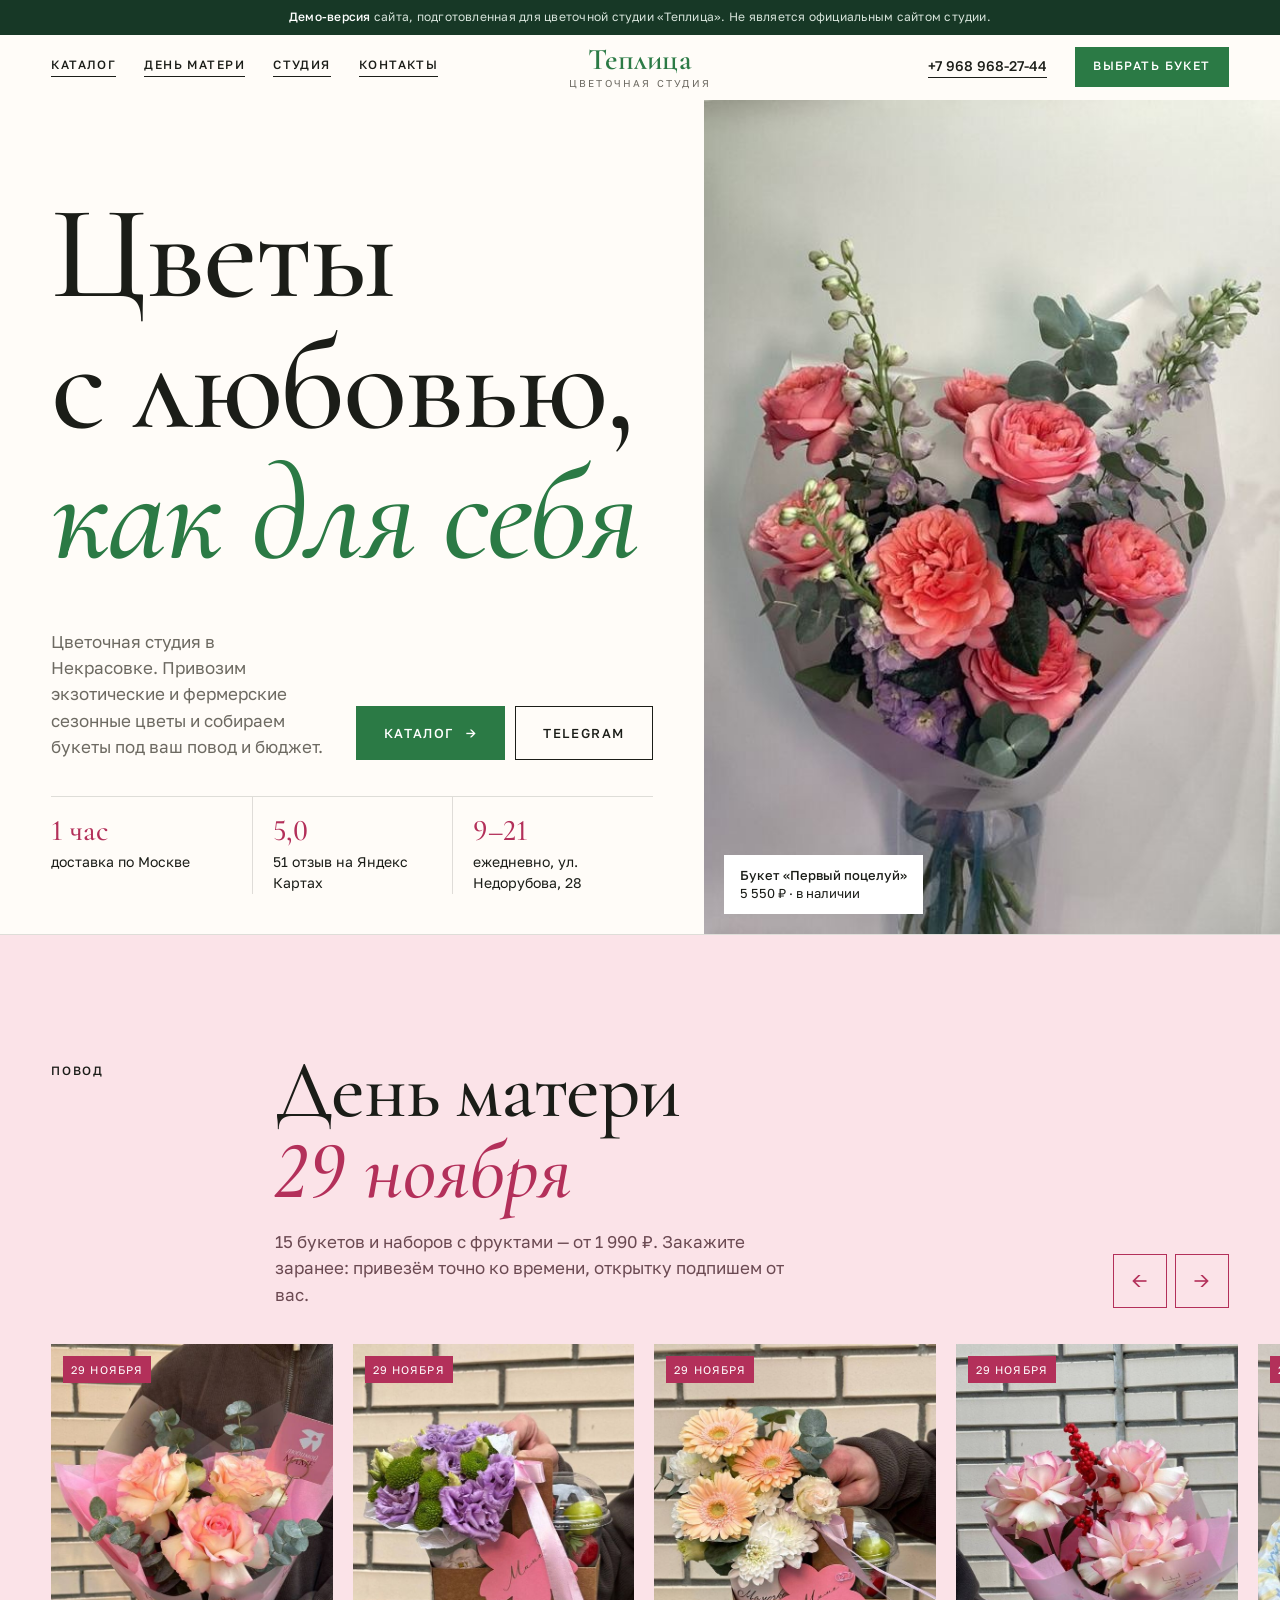
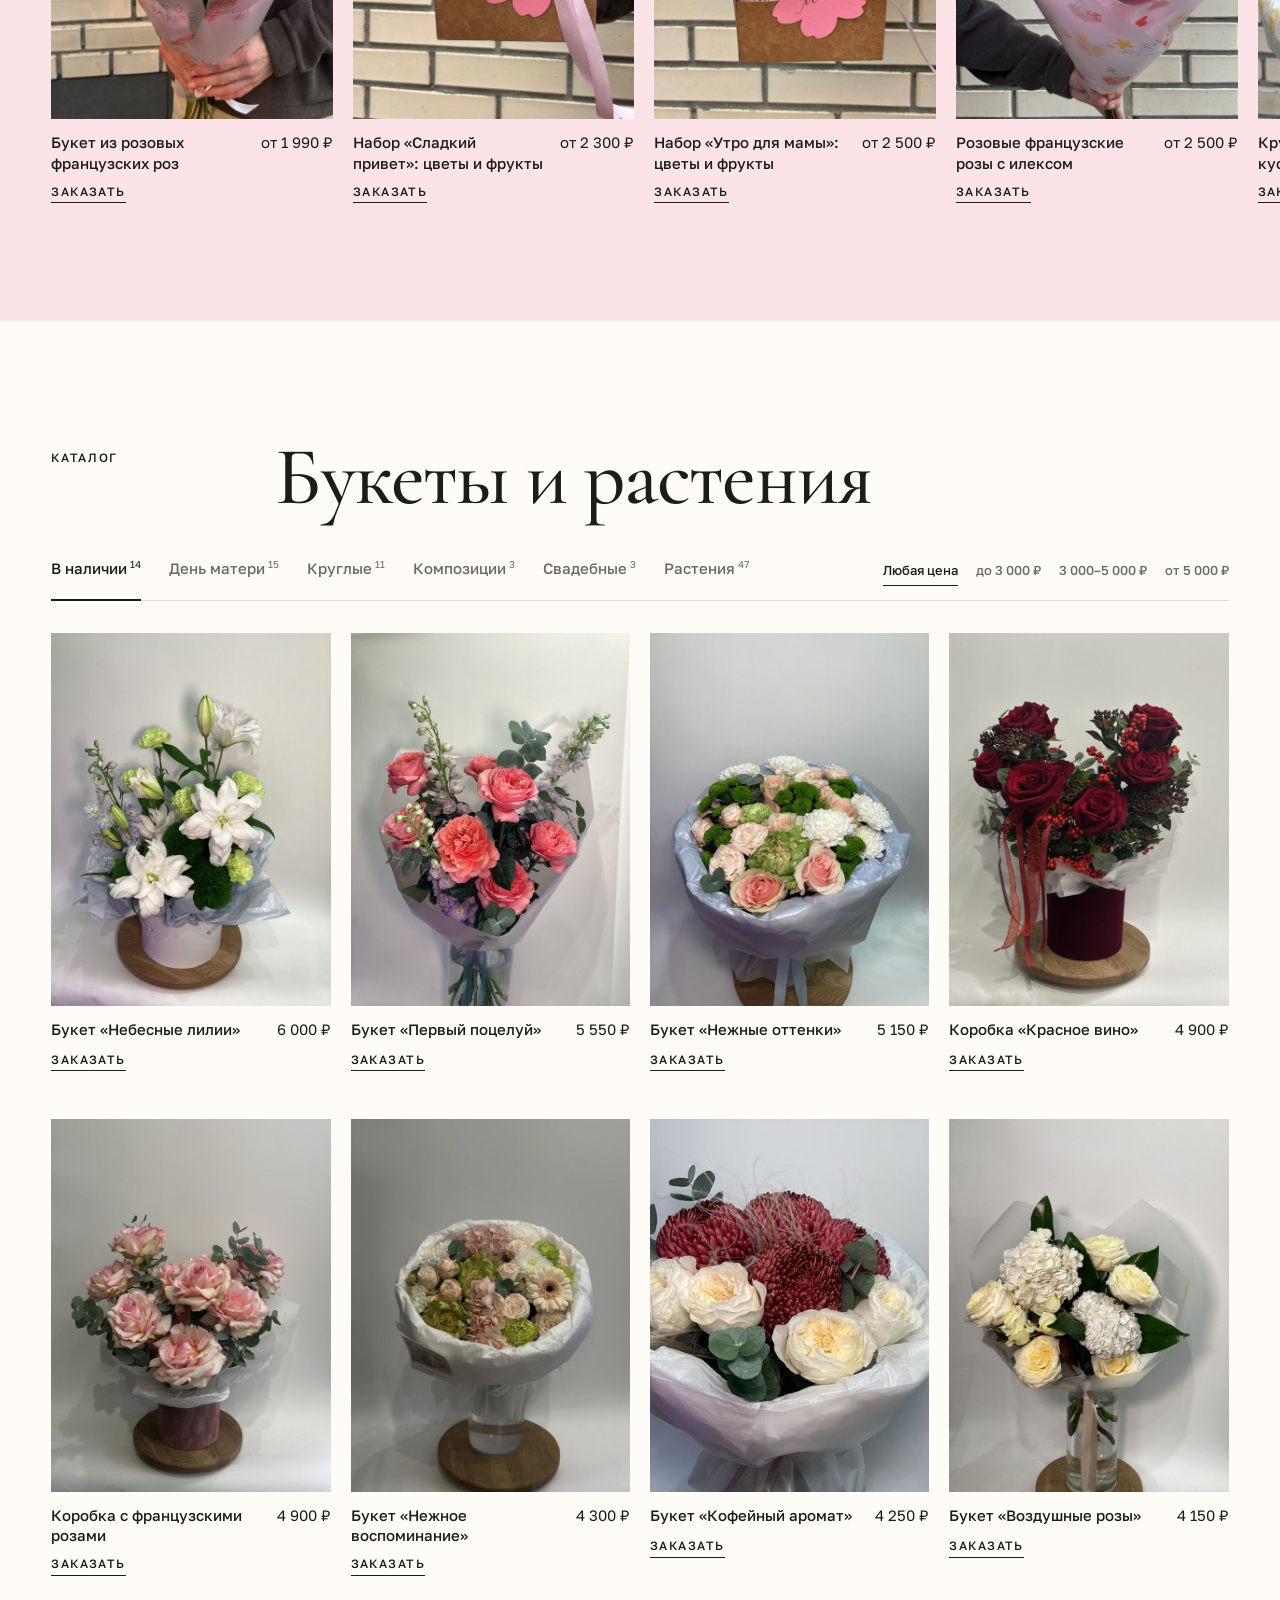
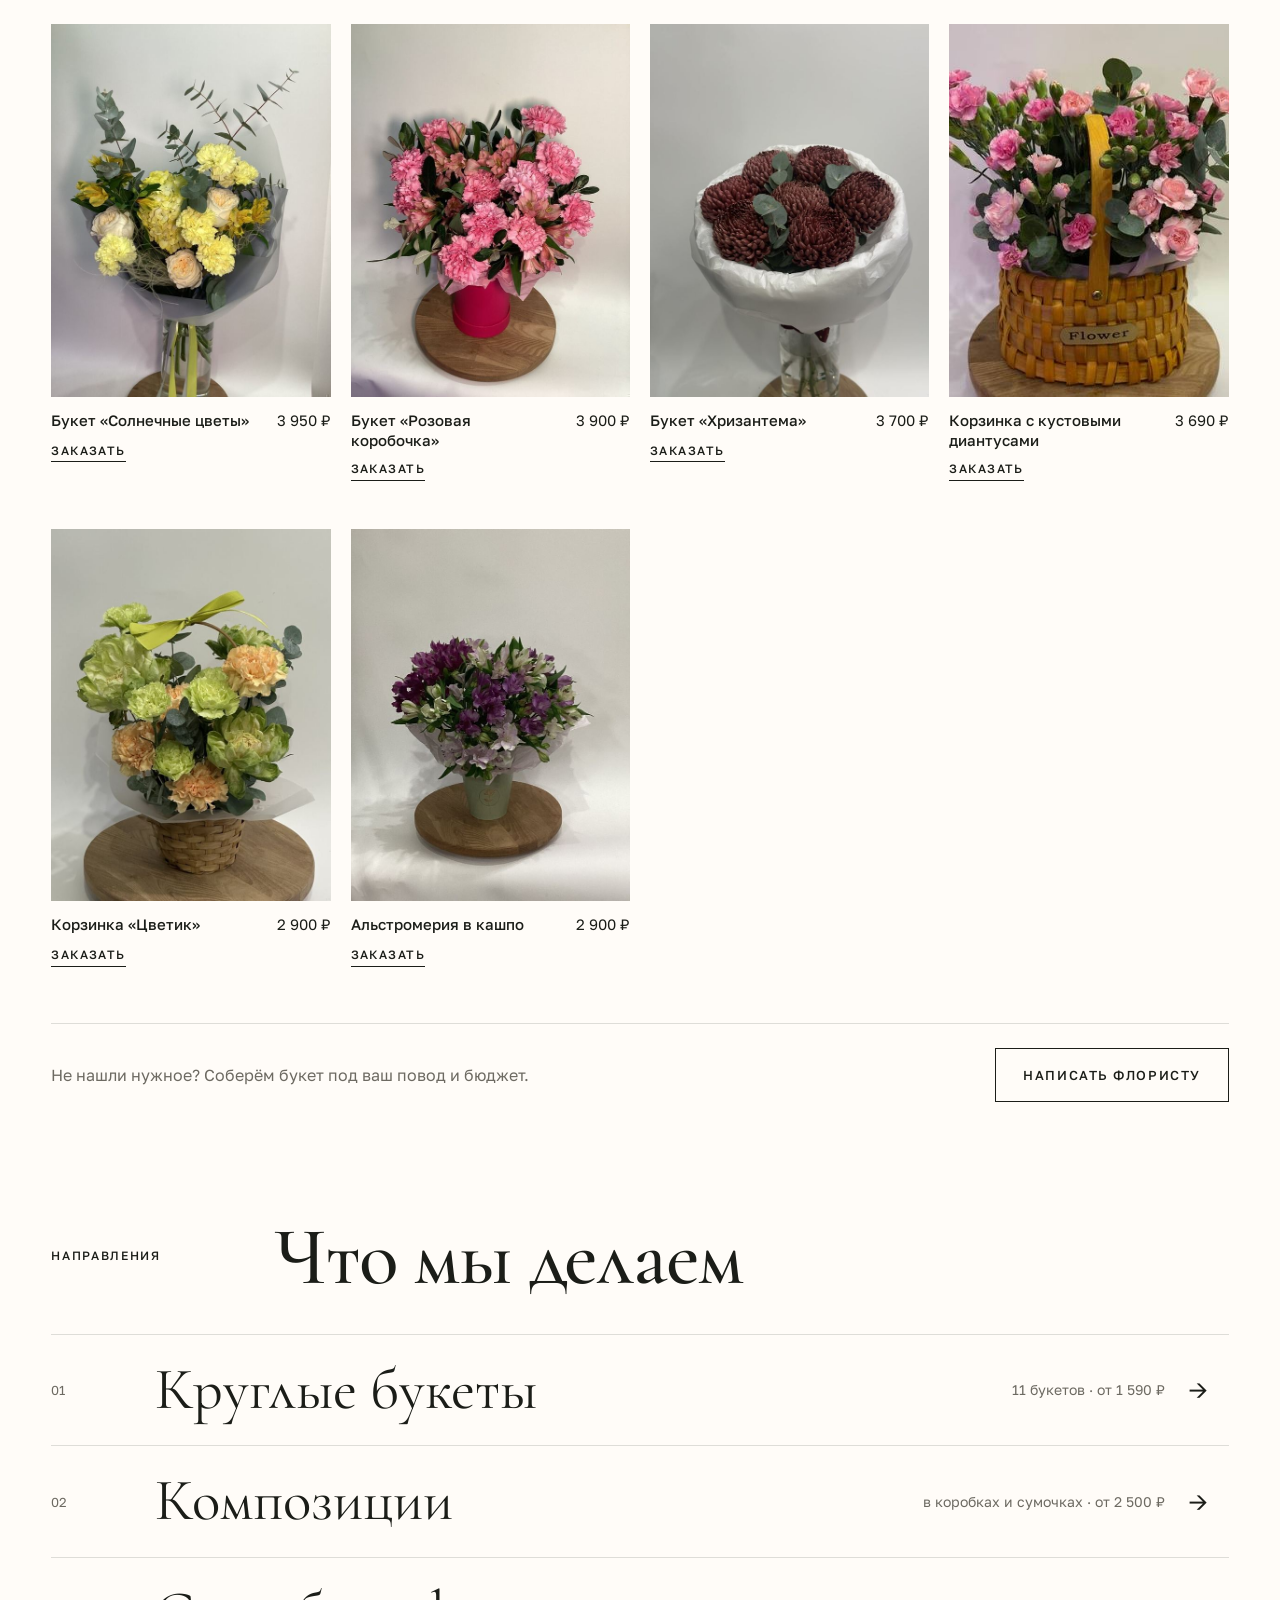
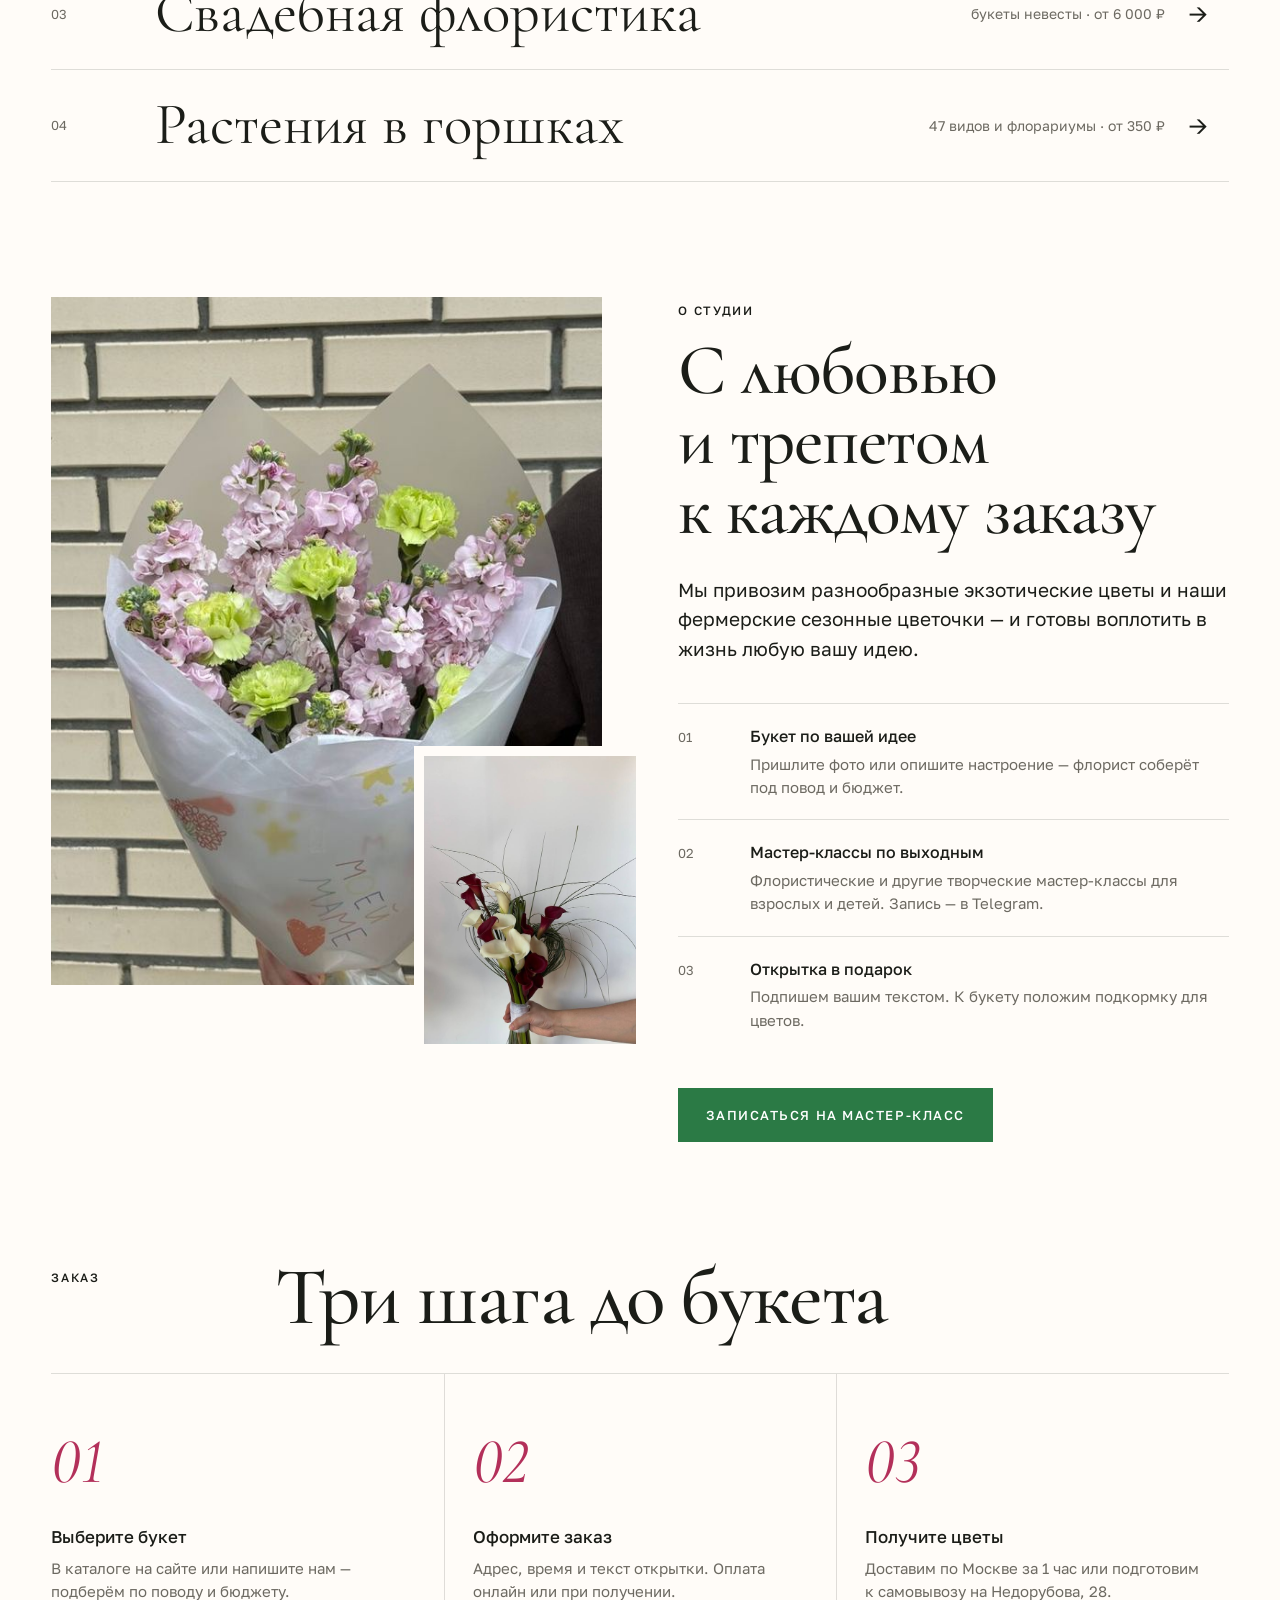
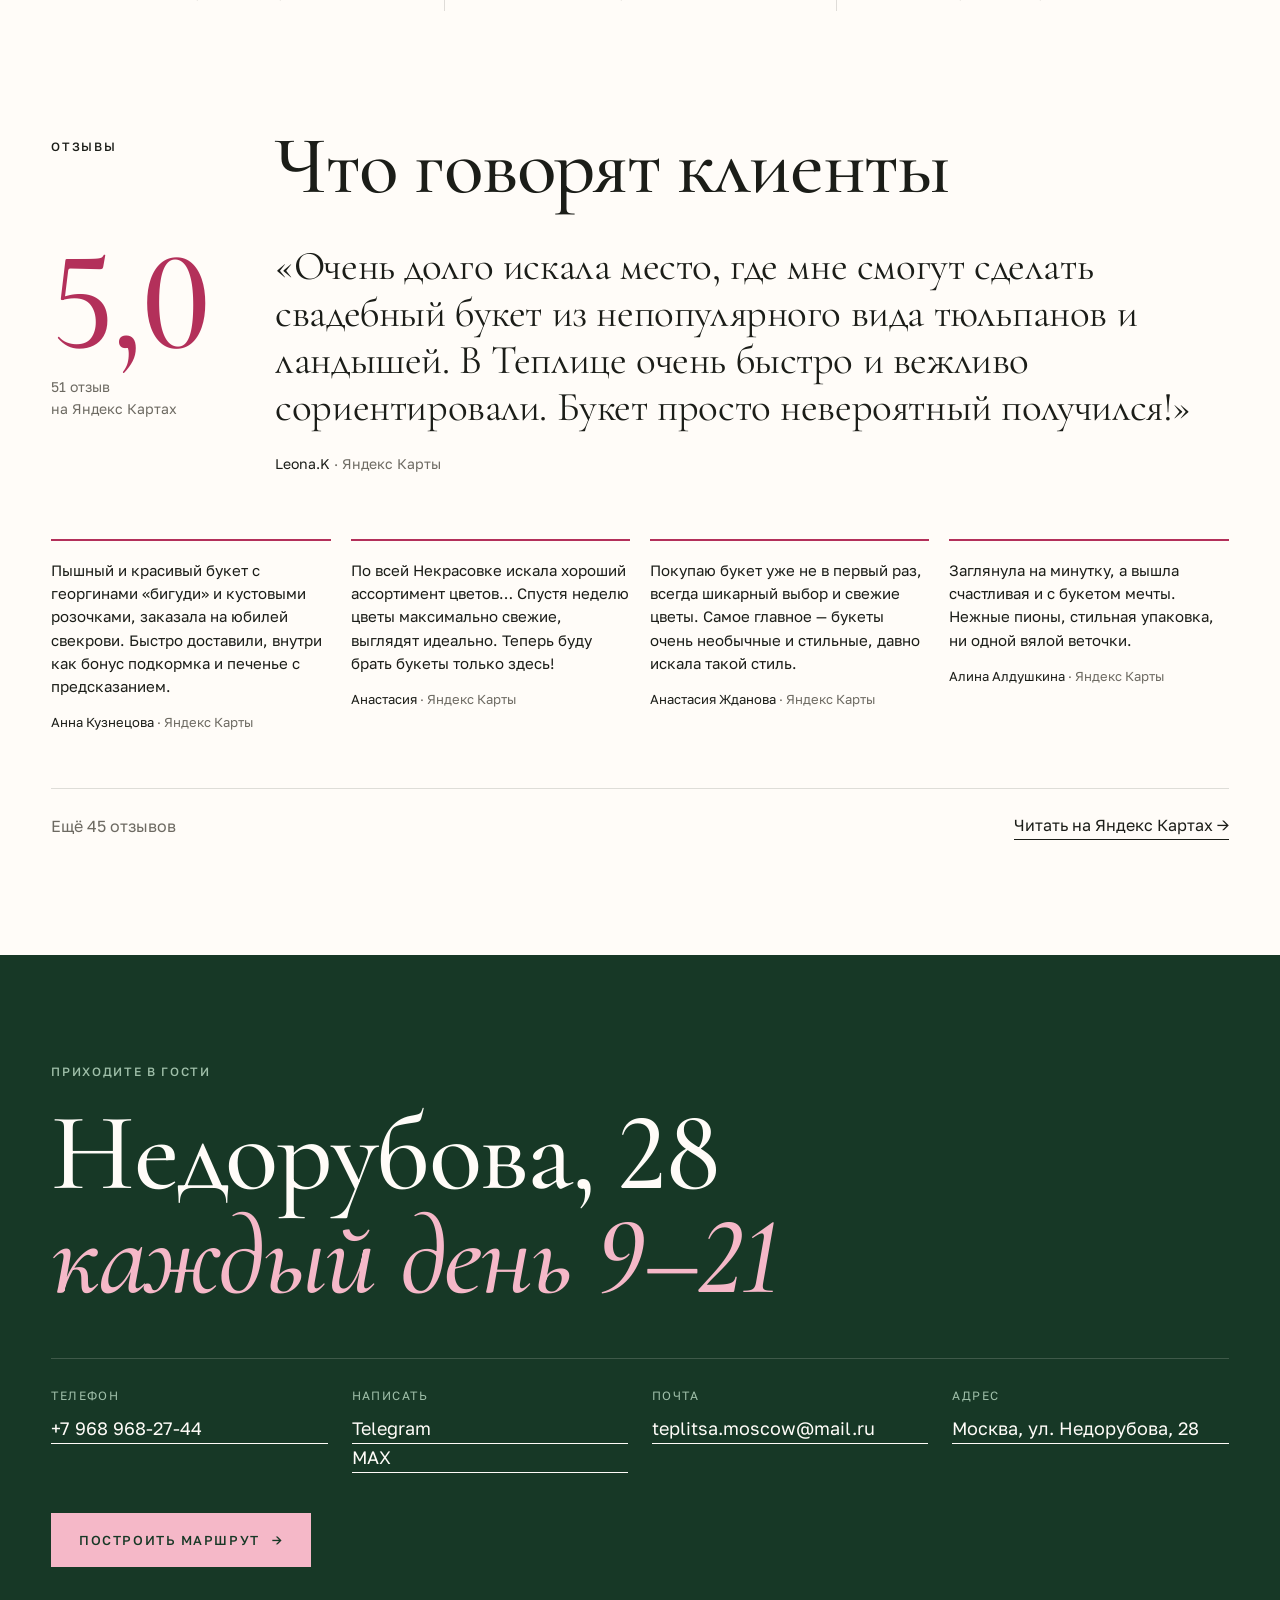
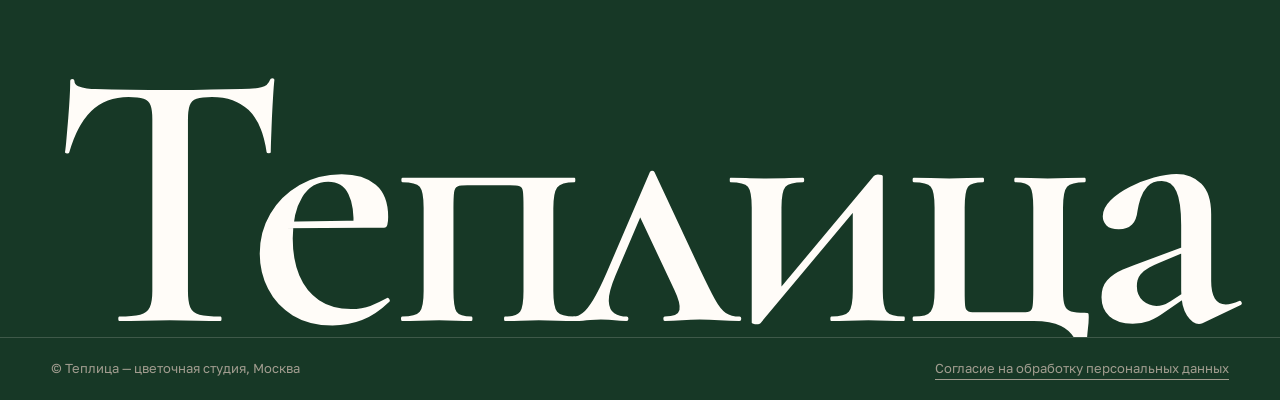
==== commit cb274473: "Brighter floral palette; never hide content behind reveal Content could stay invisible when the scro" ====
--- a/index.html
+++ b/index.html
@@ -9,7 +9,7 @@
 <meta property="og:title" content="Теплица — цветочная студия">
 <meta property="og:description" content="Цветы с любовью, как для себя. Доставка по Москве за 1 час.">
 <meta property="og:image" content="https://suvkovivan-cpu.github.io/telpica/img/cf590f4fdb6bf0af6410e1709a60d839f3ecc6a0c.jpg">
-<meta name="theme-color" content="#f3efe7">
+<meta name="theme-color" content="#fffcf8">
 <link rel="icon" href="logo.jpg">
 <link rel="preconnect" href="https://fonts.googleapis.com">
 <link rel="preconnect" href="https://fonts.gstatic.com" crossorigin>
@@ -23,17 +23,22 @@
    НАСТРОЙКИ
    --hero-photo  фото на обложке
    --paper       основной фон страницы
-   --ink         цвет текста и тёмных блоков
-   --accent      фирменный зелёный
+   --blush       розовый фон блока «День матери»
+   --berry       малиновый акцент
+   --accent      фирменный зелёный (кнопки)
+   --forest      тёмно-зелёный фон контактов
    ================================================================ */
 :root{
   --hero-photo: url("img/cf590f4fdb6bf0af6410e1709a60d839f3ecc6a0c.jpg");
-  --paper:#f3efe7;
-  --paper-2:#e9e3d6;
-  --ink:#171814;
-  --muted:#6f6c63;
-  --line:rgba(23,24,20,.16);
-  --accent:#1f6a3a;
+  --paper:#fffcf8;
+  --paper-2:#f4ece4;
+  --ink:#1b1d18;
+  --muted:#6d6a62;
+  --line:rgba(27,29,24,.14);
+  --accent:#2b7a45;
+  --berry:#b3305a;
+  --blush:#fbe3e8;
+  --forest:#173826;
   --serif:"Cormorant Garamond", "Times New Roman", serif;
   --sans:"Golos Text", system-ui, -apple-system, "Segoe UI", sans-serif;
   --gut:clamp(16px,4vw,56px);
@@ -52,22 +57,22 @@
 .muted{color:var(--muted)}
 .link{background:linear-gradient(currentColor,currentColor) 0 100%/100% 1px no-repeat;padding-bottom:2px;transition:background-size .35s}
 .link:hover{background-size:0 1px;background-position:100% 100%}
-.btn{display:inline-flex;align-items:center;justify-content:center;text-align:center;gap:12px;min-height:54px;padding:14px 28px;background:var(--ink);color:var(--paper);font-size:13px;font-weight:500;letter-spacing:.12em;text-transform:uppercase;transition:background .25s,color .25s}
-.btn:hover{background:var(--accent)}
+.btn{display:inline-flex;align-items:center;justify-content:center;text-align:center;gap:12px;min-height:54px;padding:14px 28px;background:var(--accent);color:#fff;font-size:13px;font-weight:500;letter-spacing:.12em;text-transform:uppercase;transition:background .25s,color .25s}
+.btn:hover{background:var(--forest)}
 .btn.line{background:transparent;color:var(--ink);box-shadow:inset 0 0 0 1px var(--ink)}
-.btn.line:hover{background:var(--ink);color:var(--paper)}
+.btn.line:hover{background:var(--ink);color:#fff}
 .btn .ar{transition:transform .25s}
 .btn:hover .ar{transform:translateX(4px)}
 section{scroll-margin-top:64px}
 .rule{border-top:1px solid var(--line)}
 
 /* reveal */
-.js .rv{opacity:0;transform:translateY(24px);transition:opacity .9s cubic-bezier(.2,.7,.2,1),transform .9s cubic-bezier(.2,.7,.2,1)}
-.js .rv.in{opacity:1;transform:none}
-@media (prefers-reduced-motion:reduce){.js .rv{opacity:1;transform:none;transition:none}html{scroll-behavior:auto}}
+.js .rv{transform:translateY(18px);transition:transform 1s cubic-bezier(.2,.7,.2,1)}
+.js .rv.in{transform:none}
+@media (prefers-reduced-motion:reduce){.js .rv{transform:none;transition:none}html{scroll-behavior:auto}}
 
 /* demo */
-.demo{background:var(--ink);color:#d9d4c7;font-size:12px;text-align:center;padding:8px var(--gut);letter-spacing:.02em}
+.demo{background:var(--forest);color:#d6e3da;font-size:12px;text-align:center;padding:8px var(--gut);letter-spacing:.02em}
 .demo b{color:#fff;font-weight:500}
 
 /* header */
@@ -99,9 +104,9 @@
 .facts{display:grid;grid-template-columns:repeat(3,1fr);border-top:1px solid var(--line)}
 .facts div{padding:18px 0 0;font-size:14px}
 .facts div+div{padding-left:20px;border-left:1px solid var(--line)}
-.facts b{display:block;font-family:var(--serif);font-size:30px;font-weight:500;line-height:1.05;margin-bottom:4px}
-.hero-r{position:relative;background:var(--paper-2) var(--hero-photo) center 38%/cover no-repeat;min-height:520px}
-.hero-r figcaption{position:absolute;left:20px;bottom:20px;background:var(--paper);padding:12px 16px;font-size:13px;line-height:1.35}
+.facts b{display:block;font-family:var(--serif);font-size:30px;font-weight:500;line-height:1.05;margin-bottom:4px;color:var(--berry)}
+.hero-r{position:relative;background:#e9dfd4 var(--hero-photo) center 38%/cover no-repeat;min-height:520px}
+.hero-r figcaption{position:absolute;left:20px;bottom:20px;background:#fff;padding:12px 16px;font-size:13px;line-height:1.35}
 .hero-r figcaption b{display:block;font-weight:500}
 @media(max-width:960px){
   .hero{grid-template-columns:1fr;min-height:0}
@@ -119,27 +124,27 @@
 @media(max-width:760px){.sh{grid-template-columns:1fr;gap:14px}.sh .label{padding:0}}
 
 /* mother's day */
-.mom{background:var(--paper-2)}
+.mom{background:var(--blush)}
 .mom .sh{grid-template-columns:200px 1fr auto}
-.mom-date{font-family:var(--serif);font-size:clamp(46px,6.4vw,104px);line-height:.98;color:var(--accent);font-style:italic;font-weight:500}
-.mom-lead{max-width:520px;color:var(--muted);margin-top:18px;font-size:17px}
+.mom-date{font-family:var(--serif);font-size:clamp(46px,6.4vw,104px);line-height:.98;color:var(--berry);font-style:italic;font-weight:500}
+.mom-lead{max-width:520px;color:#6b4a52;margin-top:18px;font-size:17px}
 .rail-wrap{position:relative;padding-bottom:clamp(56px,7vw,96px)}
 .rail{display:grid;grid-auto-flow:column;grid-auto-columns:clamp(240px,22vw,340px);gap:20px;overflow-x:auto;scroll-snap-type:x mandatory;scroll-padding-inline:var(--gut);padding:0 var(--gut) 8px;scrollbar-width:none}
 .rail::-webkit-scrollbar{display:none}
 .rail .it{scroll-snap-align:start}
 .rail-nav{display:flex;gap:8px}
-.rail-nav button{width:54px;height:54px;box-shadow:inset 0 0 0 1px var(--ink);font-size:20px;transition:background .2s,color .2s}
-.rail-nav button:hover{background:var(--ink);color:var(--paper)}
+.rail-nav button{width:54px;height:54px;box-shadow:inset 0 0 0 1px var(--berry);color:var(--berry);font-size:20px;transition:background .2s,color .2s}
+.rail-nav button:hover{background:var(--berry);color:#fff}
 @media(max-width:760px){.rail-nav{display:none}.rail{grid-auto-columns:68vw;gap:12px}}
 
 /* product item */
 .it{display:flex;flex-direction:column;gap:12px;cursor:pointer}
-.it .ph{position:relative;aspect-ratio:3/4;overflow:hidden;background:var(--paper-2)}
+.it .ph{position:relative;aspect-ratio:3/4;overflow:hidden;background:linear-gradient(160deg,#efe6dc,#e4d6c8)}
 .it .ph img{position:absolute;inset:0;width:100%;height:100%;object-fit:cover;transition:opacity .5s,transform 1.2s cubic-bezier(.2,.7,.2,1)}
 .it .ph img+img{opacity:0}
 .it:hover .ph img{transform:scale(1.04)}
 .it:hover .ph img+img{opacity:1}
-.it .tag{position:absolute;top:12px;left:12px;background:var(--paper);font-size:11px;letter-spacing:.1em;text-transform:uppercase;padding:5px 8px;z-index:1}
+.it .tag{position:absolute;top:12px;left:12px;background:var(--berry);color:#fff;font-size:11px;letter-spacing:.1em;text-transform:uppercase;padding:5px 8px;z-index:1}
 .it .meta{display:grid;grid-template-columns:1fr auto;gap:4px 16px;align-items:baseline}
 .it h3{font-size:15px;font-weight:500;line-height:1.35}
 .it .pr{font-size:15px;white-space:nowrap}
@@ -175,7 +180,7 @@
 .idx .t{font-family:var(--serif);font-size:clamp(34px,4.6vw,72px);line-height:1;transition:transform .5s cubic-bezier(.2,.7,.2,1),color .3s}
 .idx .d{font-size:14px;color:var(--muted);text-align:right}
 .idx .a{font-size:24px;transition:transform .3s}
-.idx a:hover .t{transform:translateX(16px);color:var(--accent)}
+.idx a:hover .t{transform:translateX(16px);color:var(--berry)}
 .idx a:hover .a{transform:translateX(6px)}
 .idx .pv{position:absolute;right:22%;top:50%;width:200px;aspect-ratio:3/4;object-fit:cover;transform:translateY(-50%) rotate(3deg) scale(.9);opacity:0;pointer-events:none;transition:opacity .35s,transform .5s cubic-bezier(.2,.7,.2,1);z-index:2}
 .idx a:hover .pv{opacity:1;transform:translateY(-50%) rotate(-2deg) scale(1)}
@@ -204,39 +209,39 @@
 .steps{display:grid;grid-template-columns:repeat(3,1fr);border-top:1px solid var(--line)}
 .steps div{padding:28px 28px 8px 0}
 .steps div+div{padding-left:28px;border-left:1px solid var(--line)}
-.steps .num{font-family:var(--serif);font-size:64px;line-height:1;color:var(--accent);margin-bottom:22px;font-style:italic}
+.steps .num{font-family:var(--serif);font-size:64px;line-height:1;color:var(--berry);margin-bottom:22px;font-style:italic}
 .steps b{display:block;font-weight:500;font-size:17px;margin-bottom:6px}
 .steps p{color:var(--muted);font-size:15px;max-width:340px}
 @media(max-width:760px){.steps{grid-template-columns:1fr}.steps div,.steps div+div{padding:22px 0;border-left:0}.steps div+div{border-top:1px solid var(--line)}.steps .num{font-size:48px;margin-bottom:10px}}
 
 /* reviews */
 .rev{display:grid;grid-template-columns:200px 1fr;gap:24px}
-.score{font-family:var(--serif);font-size:clamp(96px,11vw,180px);line-height:.85}
+.score{font-family:var(--serif);font-size:clamp(96px,11vw,180px);line-height:.85;color:var(--berry)}
 .score + p{font-size:14px;color:var(--muted);margin-top:14px}
 .quote{font-family:var(--serif);font-size:clamp(28px,3.2vw,48px);line-height:1.15;letter-spacing:-.01em;max-width:1100px}
 .quote::before{content:"«"}.quote::after{content:"»"}
 .who{margin-top:22px;font-size:14px}
 .who span{color:var(--muted)}
 .qs{display:grid;grid-template-columns:repeat(4,1fr);gap:20px;margin-top:64px}
-.qs div{border-top:1px solid var(--ink);padding-top:18px;font-size:15px}
+.qs div{border-top:2px solid var(--berry);padding-top:18px;font-size:15px}
 .qs .who{margin-top:14px;font-size:13px}
 @media(max-width:1100px){.qs{grid-template-columns:repeat(2,1fr)}}
 @media(max-width:760px){.rev{grid-template-columns:1fr}.qs{grid-template-columns:1fr;gap:28px;margin-top:40px}}
 
 /* contacts */
-.ct{background:var(--ink);color:var(--paper);margin-top:clamp(64px,9vw,128px)}
+.ct{background:var(--forest);color:var(--paper);margin-top:clamp(64px,9vw,128px)}
 .ct .w{padding-top:clamp(64px,8vw,112px);padding-bottom:clamp(48px,6vw,80px)}
-.ct .label{color:#a29d90}
+.ct .label{color:#9fbfa9}
 .addr{font-family:var(--serif);font-size:clamp(52px,8.6vw,148px);line-height:.95;margin:18px 0 48px}
-.addr em{color:#9fc9a8}
+.addr em{color:#f5b8c8}
 .ct-grid{display:grid;grid-template-columns:repeat(4,1fr);gap:24px;border-top:1px solid rgba(243,239,231,.18);padding-top:28px}
-.ct-grid small{display:block;font-size:12px;letter-spacing:.12em;text-transform:uppercase;color:#a29d90;margin-bottom:10px}
+.ct-grid small{display:block;font-size:12px;letter-spacing:.12em;text-transform:uppercase;color:#9fbfa9;margin-bottom:10px}
 .ct-grid a,.ct-grid span{font-size:18px;display:block;line-height:1.5}
-.ct .btn{background:var(--paper);color:var(--ink);margin-top:40px}
-.ct .btn:hover{background:#9fc9a8}
+.ct .btn{background:#f5b8c8;color:var(--forest);margin-top:40px}
+.ct .btn:hover{background:#fff}
 @media(max-width:860px){.ct-grid{grid-template-columns:1fr 1fr;row-gap:28px}}
 @media(max-width:480px){.ct-grid{grid-template-columns:1fr}}
-.ft{background:var(--ink);color:#a29d90;font-size:13px;overflow:hidden}
+.ft{background:var(--forest);color:#a29d90;font-size:13px;overflow:hidden}
 .ft .w{display:flex;justify-content:space-between;gap:16px;flex-wrap:wrap;padding-top:20px;padding-bottom:20px;border-top:1px solid rgba(243,239,231,.18)}
 .wordmark{font-family:var(--serif);font-weight:600;color:var(--paper);font-size:29vw;line-height:.72;letter-spacing:-.03em;text-align:center;padding-top:2vw;white-space:nowrap;user-select:none;overflow:hidden}
 
@@ -246,13 +251,13 @@
   .mbar{display:grid;grid-template-columns:1fr 1fr 1.25fr;position:fixed;left:0;right:0;bottom:0;z-index:45;background:var(--paper);border-top:1px solid var(--line);padding-bottom:env(safe-area-inset-bottom)}
   .mbar a{height:56px;display:flex;align-items:center;justify-content:center;font-size:12px;font-weight:500;letter-spacing:.1em;text-transform:uppercase}
   .mbar a+a{border-left:1px solid var(--line)}
-  .mbar a:last-child{background:var(--ink);color:var(--paper)}
+  .mbar a:last-child{background:var(--accent);color:#fff}
   .ft{padding-bottom:calc(56px + env(safe-area-inset-bottom))}
 }
 
 /* order dialog */
 .order{margin:auto;border:0;padding:0;width:min(480px,calc(100% - 24px));max-height:calc(100% - 24px);background:var(--paper);color:var(--ink)}
-.order::backdrop{background:rgba(23,24,20,.6)}
+.order::backdrop{background:rgba(23,56,38,.55)}
 .order .top{display:grid;grid-template-columns:96px 1fr;gap:18px;padding:24px 24px 0}
 .order .top img{width:96px;aspect-ratio:3/4;object-fit:cover}
 .order h3{font-family:var(--serif);font-size:clamp(22px,6vw,28px);font-weight:500;line-height:1.05;padding-right:28px}
@@ -261,7 +266,7 @@
 .order .opts .btn{width:100%;padding:14px 16px;letter-spacing:.08em}
 .order .hint{font-size:13px;color:var(--muted);padding:0 24px 24px}
 .order .x{position:absolute;top:14px;right:16px;font-size:28px;line-height:1;color:var(--muted)}
-.toast{position:fixed;left:50%;bottom:84px;transform:translateX(-50%);background:var(--ink);color:var(--paper);padding:12px 18px;font-size:14px;z-index:60;opacity:0;transition:opacity .25s;pointer-events:none;max-width:calc(100% - 32px);text-align:center}
+.toast{position:fixed;left:50%;bottom:84px;transform:translateX(-50%);background:var(--forest);color:var(--paper);padding:12px 18px;font-size:14px;z-index:60;opacity:0;transition:opacity .25s;pointer-events:none;max-width:calc(100% - 32px);text-align:center}
 .toast.on{opacity:1}
 </style>
 </head>
@@ -485,6 +490,7 @@
   if (t.scrollWidth > t.clientWidth) t.scrollLeft = act.offsetLeft - t.offsetLeft - 16;
 }
 document.getElementById("rail").innerHTML = ITEMS.filter(i => i.c==="mom").sort((a,b)=>a.p-b.p).map(i => card(i, "29 ноября")).join("");
+document.querySelectorAll("#rail .it .ph img:first-of-type").forEach(im => im.loading = "eager");
 document.querySelectorAll("[data-rail]").forEach(b => b.addEventListener("click", () => {
   const r = document.getElementById("rail"); r.scrollBy({left: +b.dataset.rail * r.clientWidth * .8, behavior: "smooth"});
 }));
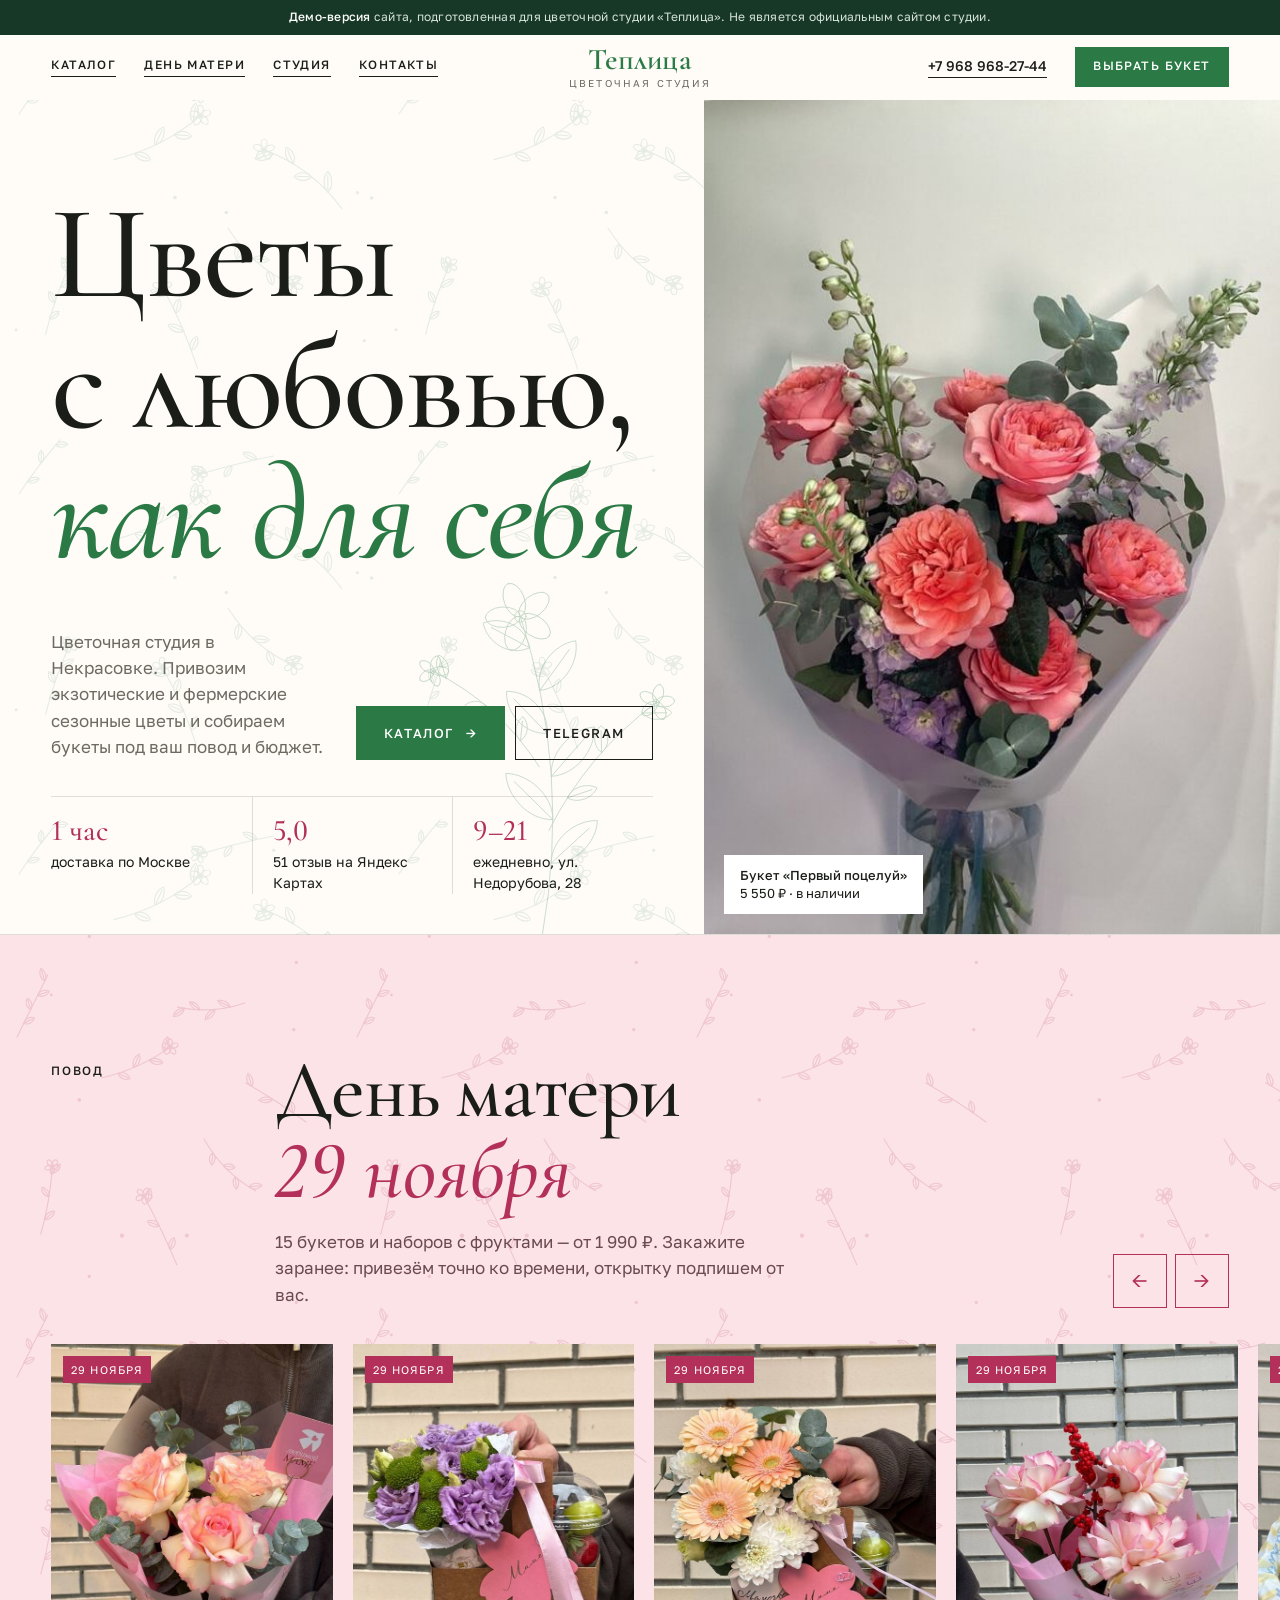
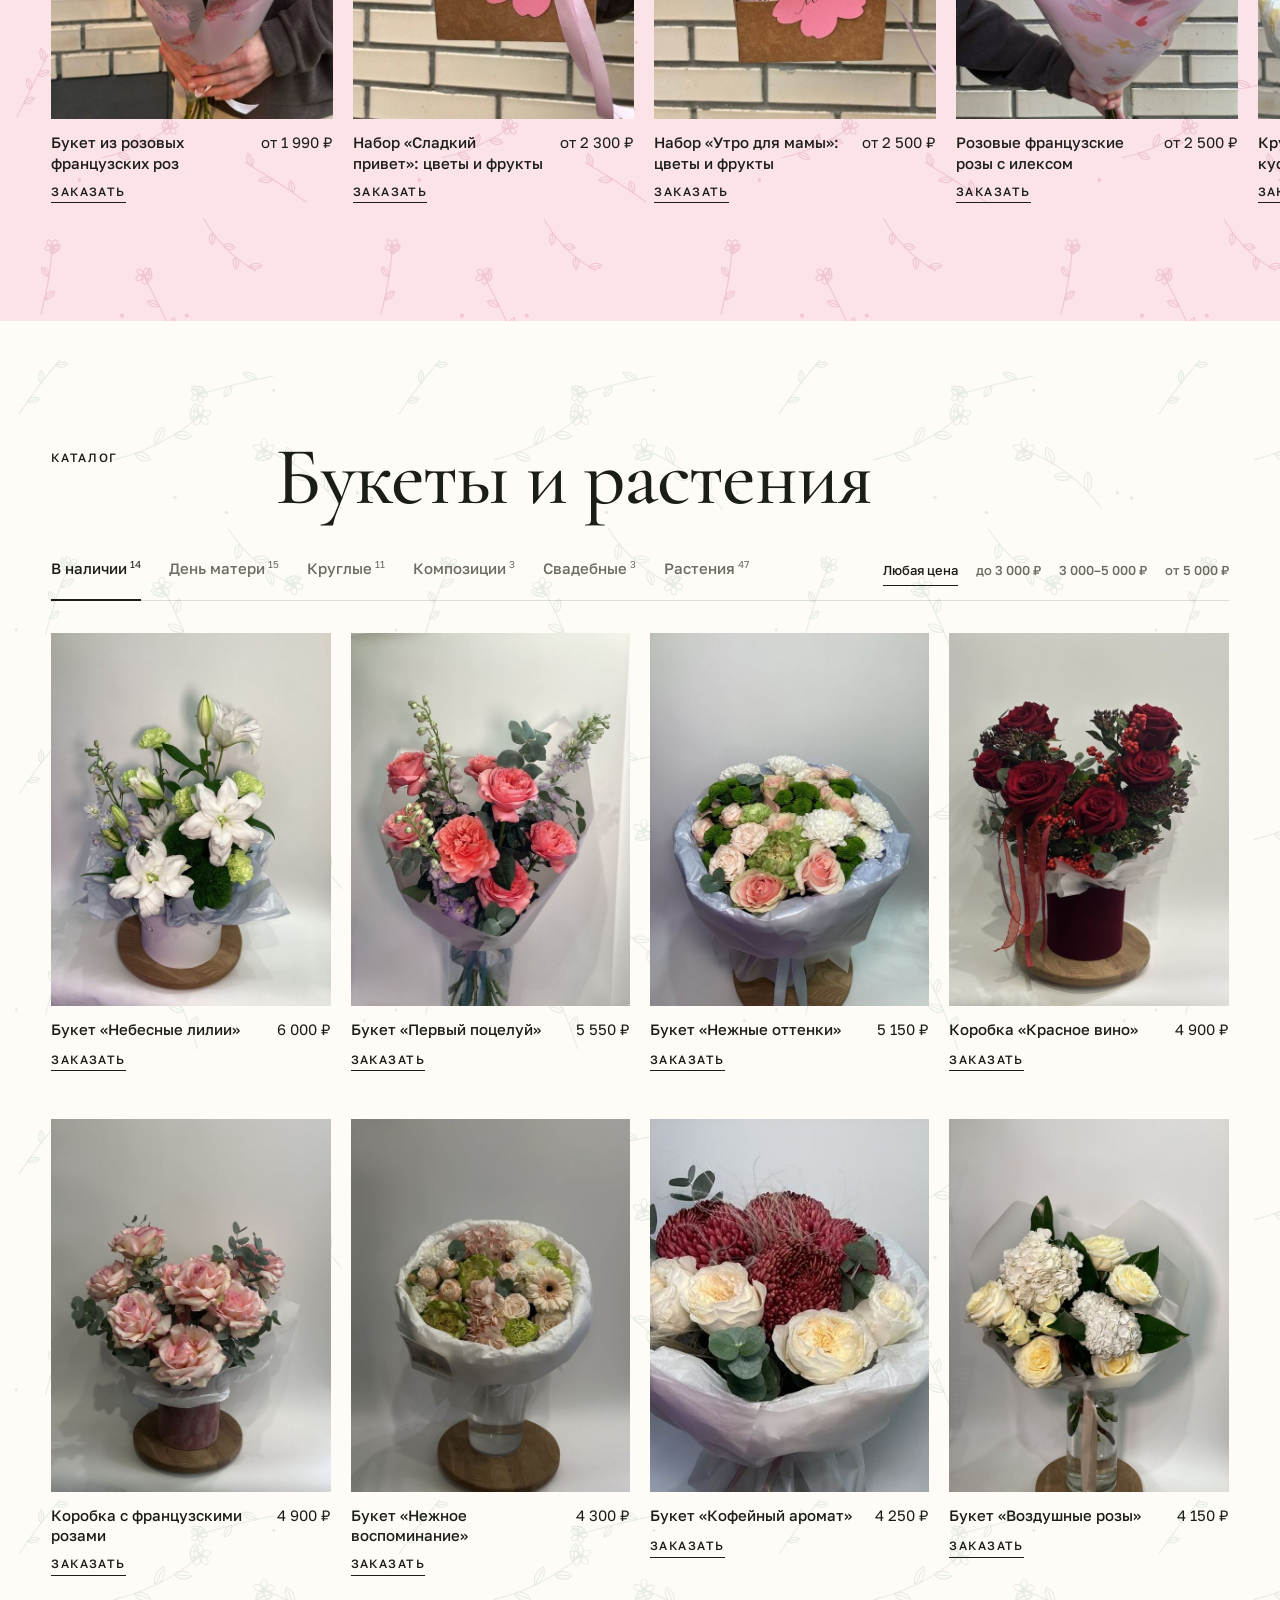
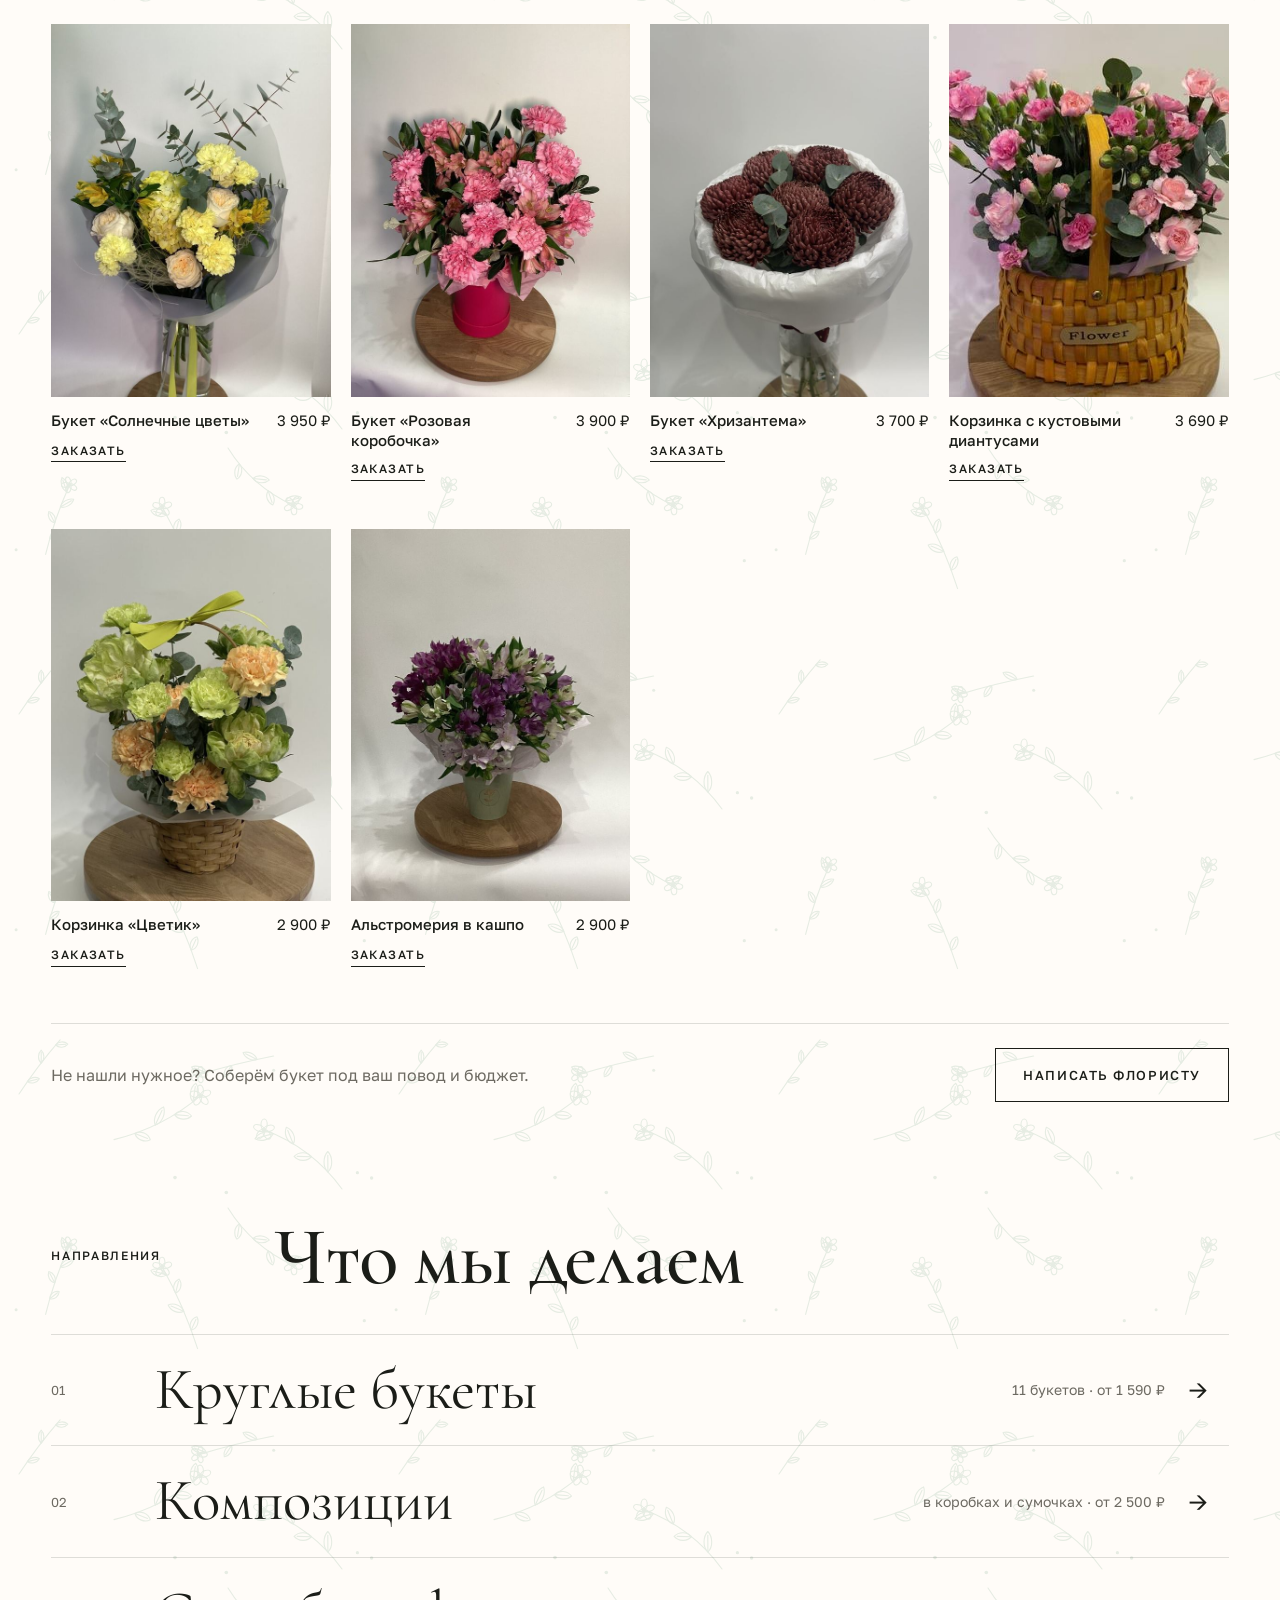
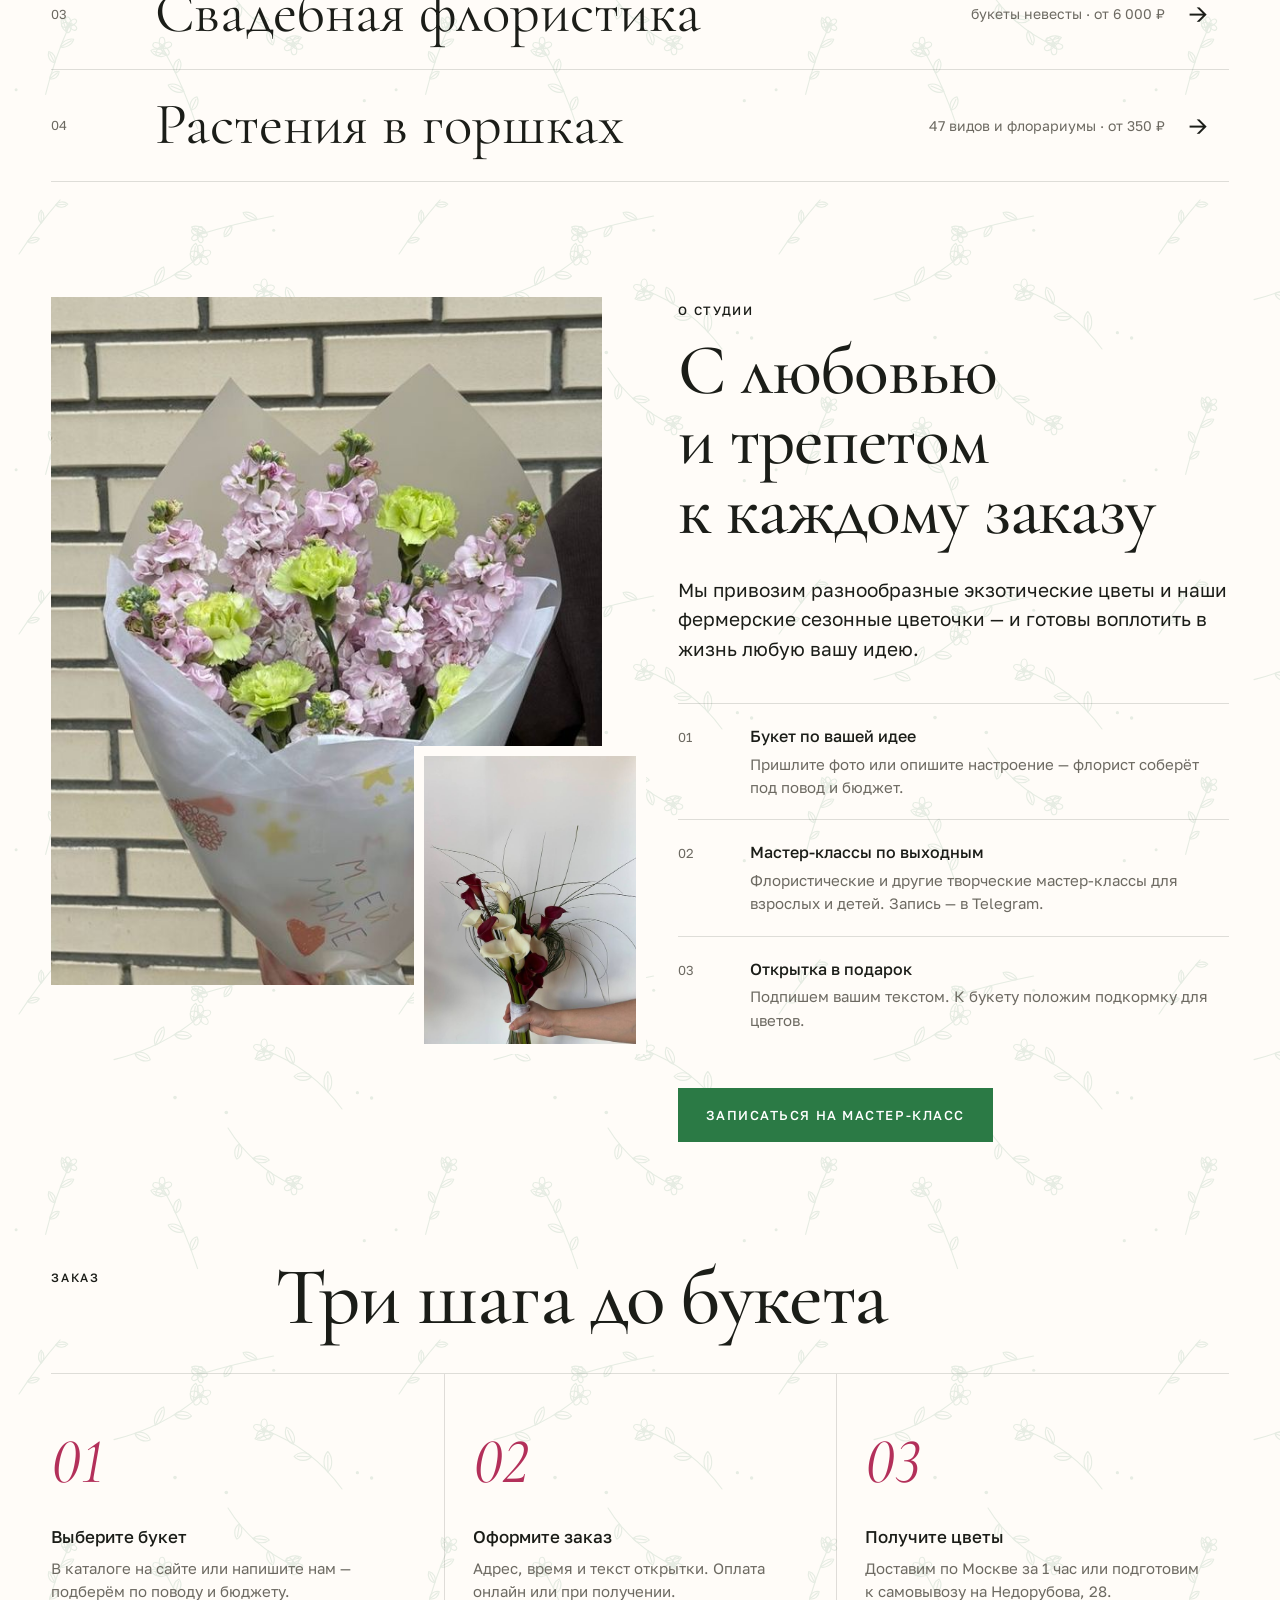
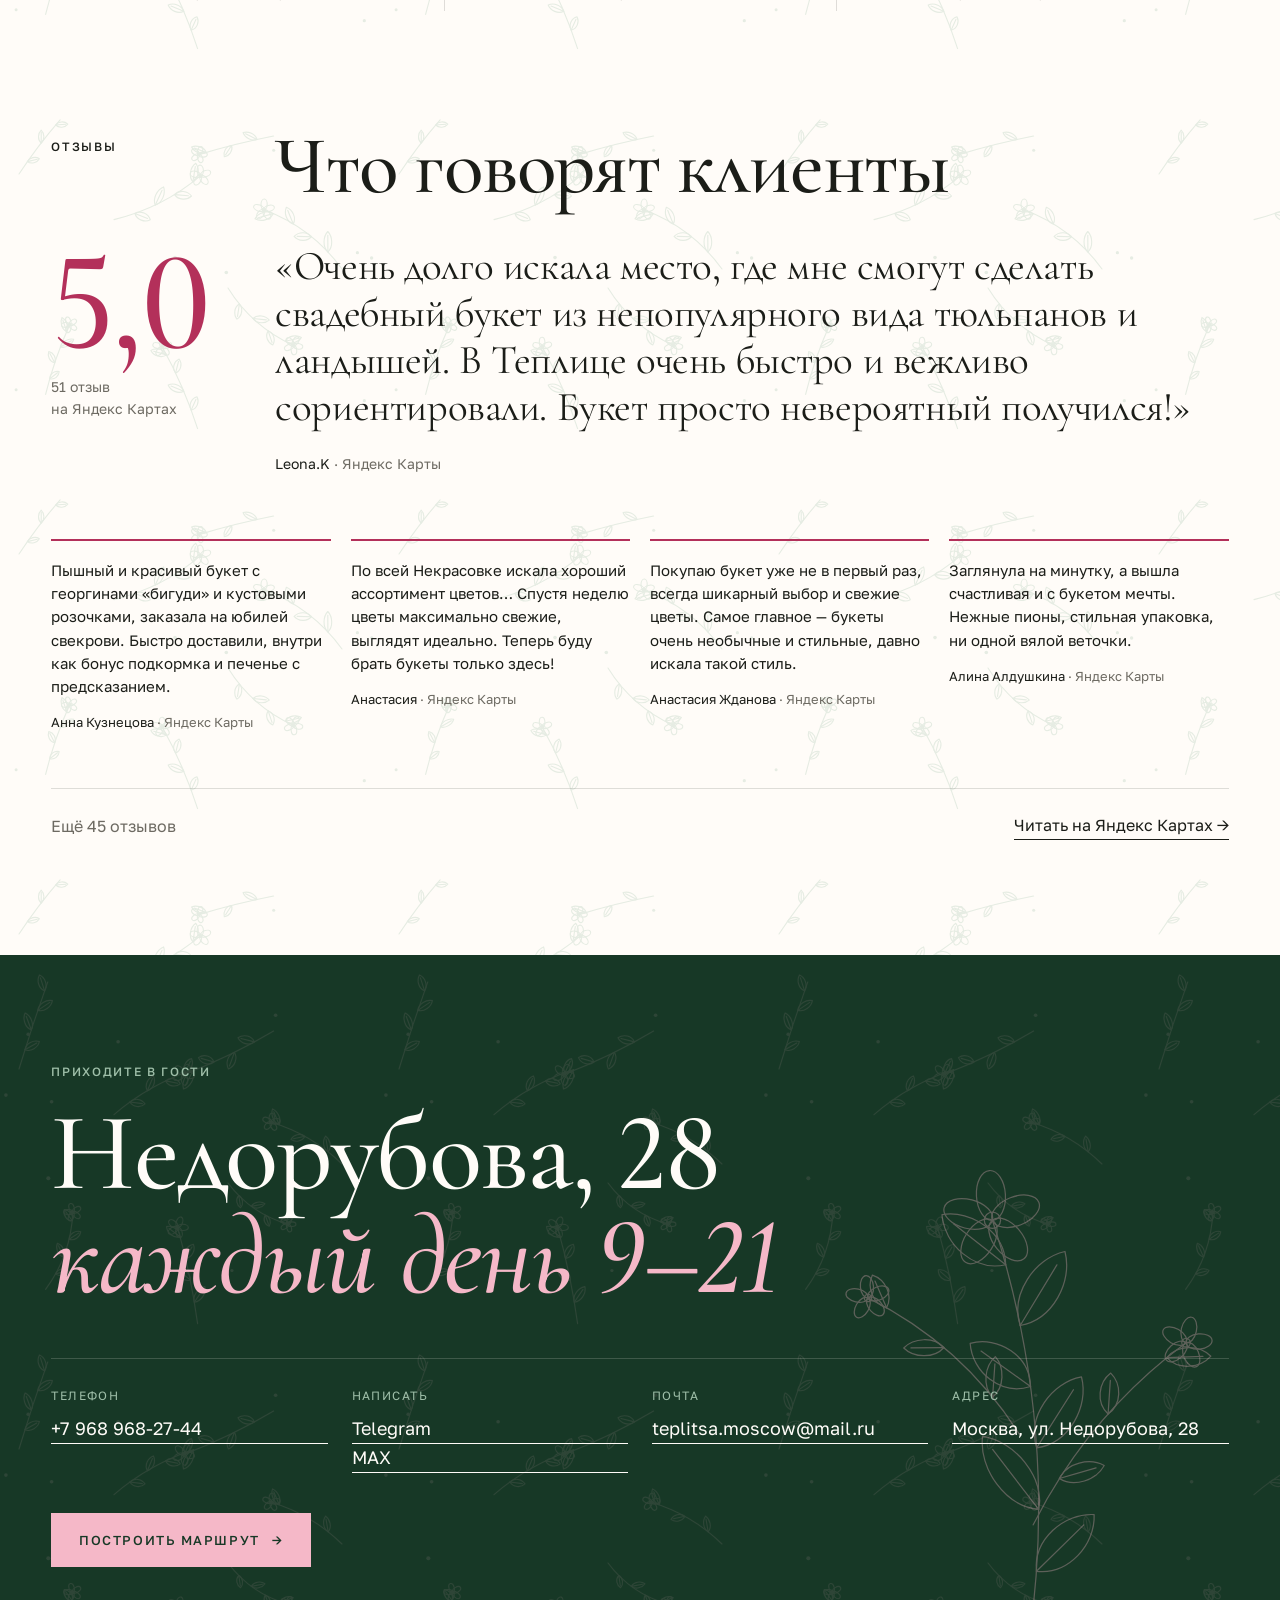
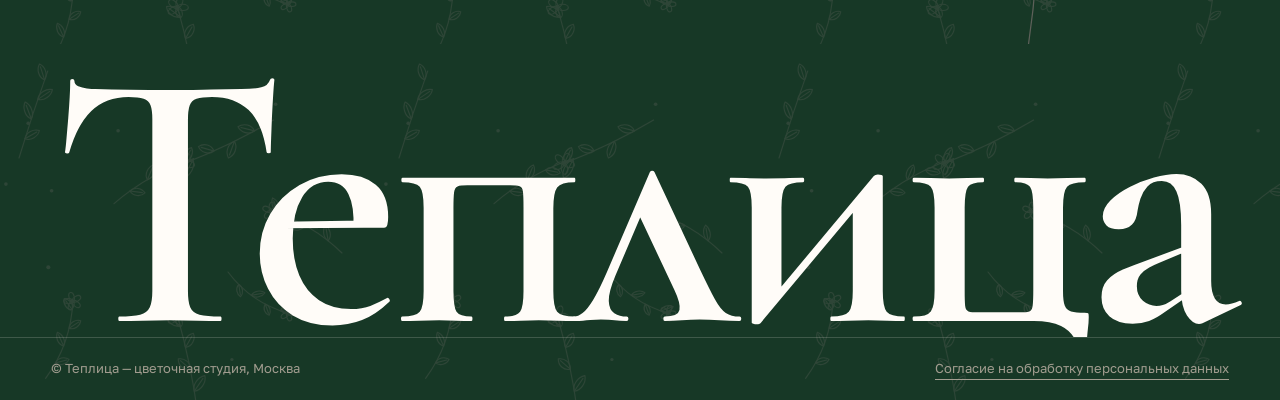
==== commit 82f571af: "Add botanical line-art backgrounds Replace flat section fills with original tone-on-tone SVG pattern" ====
--- a/index.html
+++ b/index.html
@@ -45,7 +45,7 @@
 }
 *{box-sizing:border-box;margin:0;padding:0}
 html{scroll-behavior:smooth;-webkit-text-size-adjust:100%}
-body{background:var(--paper);color:var(--ink);font:400 16px/1.55 var(--sans);-webkit-font-smoothing:antialiased;overflow-x:clip}
+body{background:var(--paper) url("img/decor/pattern-cream.svg");color:var(--ink);font:400 16px/1.55 var(--sans);-webkit-font-smoothing:antialiased;overflow-x:clip}
 img{display:block;max-width:100%}
 a{color:inherit;text-decoration:none}
 button{font:inherit;color:inherit;background:none;border:0;cursor:pointer}
@@ -95,7 +95,9 @@
 
 /* hero */
 .hero{display:grid;grid-template-columns:minmax(0,1.1fr) minmax(0,.9fr);min-height:calc(100svh - 64px - 33px);border-bottom:1px solid var(--line)}
-.hero-l{padding:clamp(40px,7vw,96px) var(--gut) 40px;display:flex;flex-direction:column;justify-content:space-between;gap:48px}
+.hero-l{position:relative;isolation:isolate;overflow:hidden;padding:clamp(40px,7vw,96px) var(--gut) 40px;display:flex;flex-direction:column;justify-content:space-between;gap:48px}
+.hero-l::before{content:"";position:absolute;z-index:-1;right:0;bottom:0;width:min(46%,380px);aspect-ratio:520/640;background:url("img/decor/branch-green.svg") bottom right/contain no-repeat;opacity:.55;pointer-events:none}
+@media(max-width:960px){.hero-l::before{width:58%;opacity:.35}}
 .hero h1{font-size:clamp(64px,10.4vw,172px)}
 .hero h1 em{color:var(--accent)}
 .hero-sub{display:grid;grid-template-columns:minmax(0,1fr) auto;gap:32px;align-items:end}
@@ -124,7 +126,7 @@
 @media(max-width:760px){.sh{grid-template-columns:1fr;gap:14px}.sh .label{padding:0}}
 
 /* mother's day */
-.mom{background:var(--blush)}
+.mom{background:var(--blush) url("img/decor/pattern-blush.svg")}
 .mom .sh{grid-template-columns:200px 1fr auto}
 .mom-date{font-family:var(--serif);font-size:clamp(46px,6.4vw,104px);line-height:.98;color:var(--berry);font-style:italic;font-weight:500}
 .mom-lead{max-width:520px;color:#6b4a52;margin-top:18px;font-size:17px}
@@ -229,11 +231,13 @@
 @media(max-width:760px){.rev{grid-template-columns:1fr}.qs{grid-template-columns:1fr;gap:28px;margin-top:40px}}
 
 /* contacts */
-.ct{background:var(--forest);color:var(--paper);margin-top:clamp(64px,9vw,128px)}
+.ct{position:relative;isolation:isolate;overflow:hidden;background:var(--forest) url("img/decor/pattern-forest.svg");color:var(--paper);margin-top:clamp(64px,9vw,128px)}
 .ct .w{padding-top:clamp(64px,8vw,112px);padding-bottom:clamp(48px,6vw,80px)}
 .ct .label{color:#9fbfa9}
 .addr{font-family:var(--serif);font-size:clamp(52px,8.6vw,148px);line-height:.95;margin:18px 0 48px}
 .addr em{color:#f5b8c8}
+.ct::after{content:"";position:absolute;z-index:-1;right:2%;bottom:-4%;width:min(38%,460px);aspect-ratio:520/640;background:url("img/decor/branch-pink.svg") bottom right/contain no-repeat;opacity:.7;pointer-events:none}
+@media(max-width:760px){.ct::after{width:70%;opacity:.35}}
 .ct-grid{display:grid;grid-template-columns:repeat(4,1fr);gap:24px;border-top:1px solid rgba(243,239,231,.18);padding-top:28px}
 .ct-grid small{display:block;font-size:12px;letter-spacing:.12em;text-transform:uppercase;color:#9fbfa9;margin-bottom:10px}
 .ct-grid a,.ct-grid span{font-size:18px;display:block;line-height:1.5}
@@ -241,7 +245,7 @@
 .ct .btn:hover{background:#fff}
 @media(max-width:860px){.ct-grid{grid-template-columns:1fr 1fr;row-gap:28px}}
 @media(max-width:480px){.ct-grid{grid-template-columns:1fr}}
-.ft{background:var(--forest);color:#a29d90;font-size:13px;overflow:hidden}
+.ft{background:var(--forest) url("img/decor/pattern-forest.svg");color:#a29d90;font-size:13px;overflow:hidden}
 .ft .w{display:flex;justify-content:space-between;gap:16px;flex-wrap:wrap;padding-top:20px;padding-bottom:20px;border-top:1px solid rgba(243,239,231,.18)}
 .wordmark{font-family:var(--serif);font-weight:600;color:var(--paper);font-size:29vw;line-height:.72;letter-spacing:-.03em;text-align:center;padding-top:2vw;white-space:nowrap;user-select:none;overflow:hidden}
 
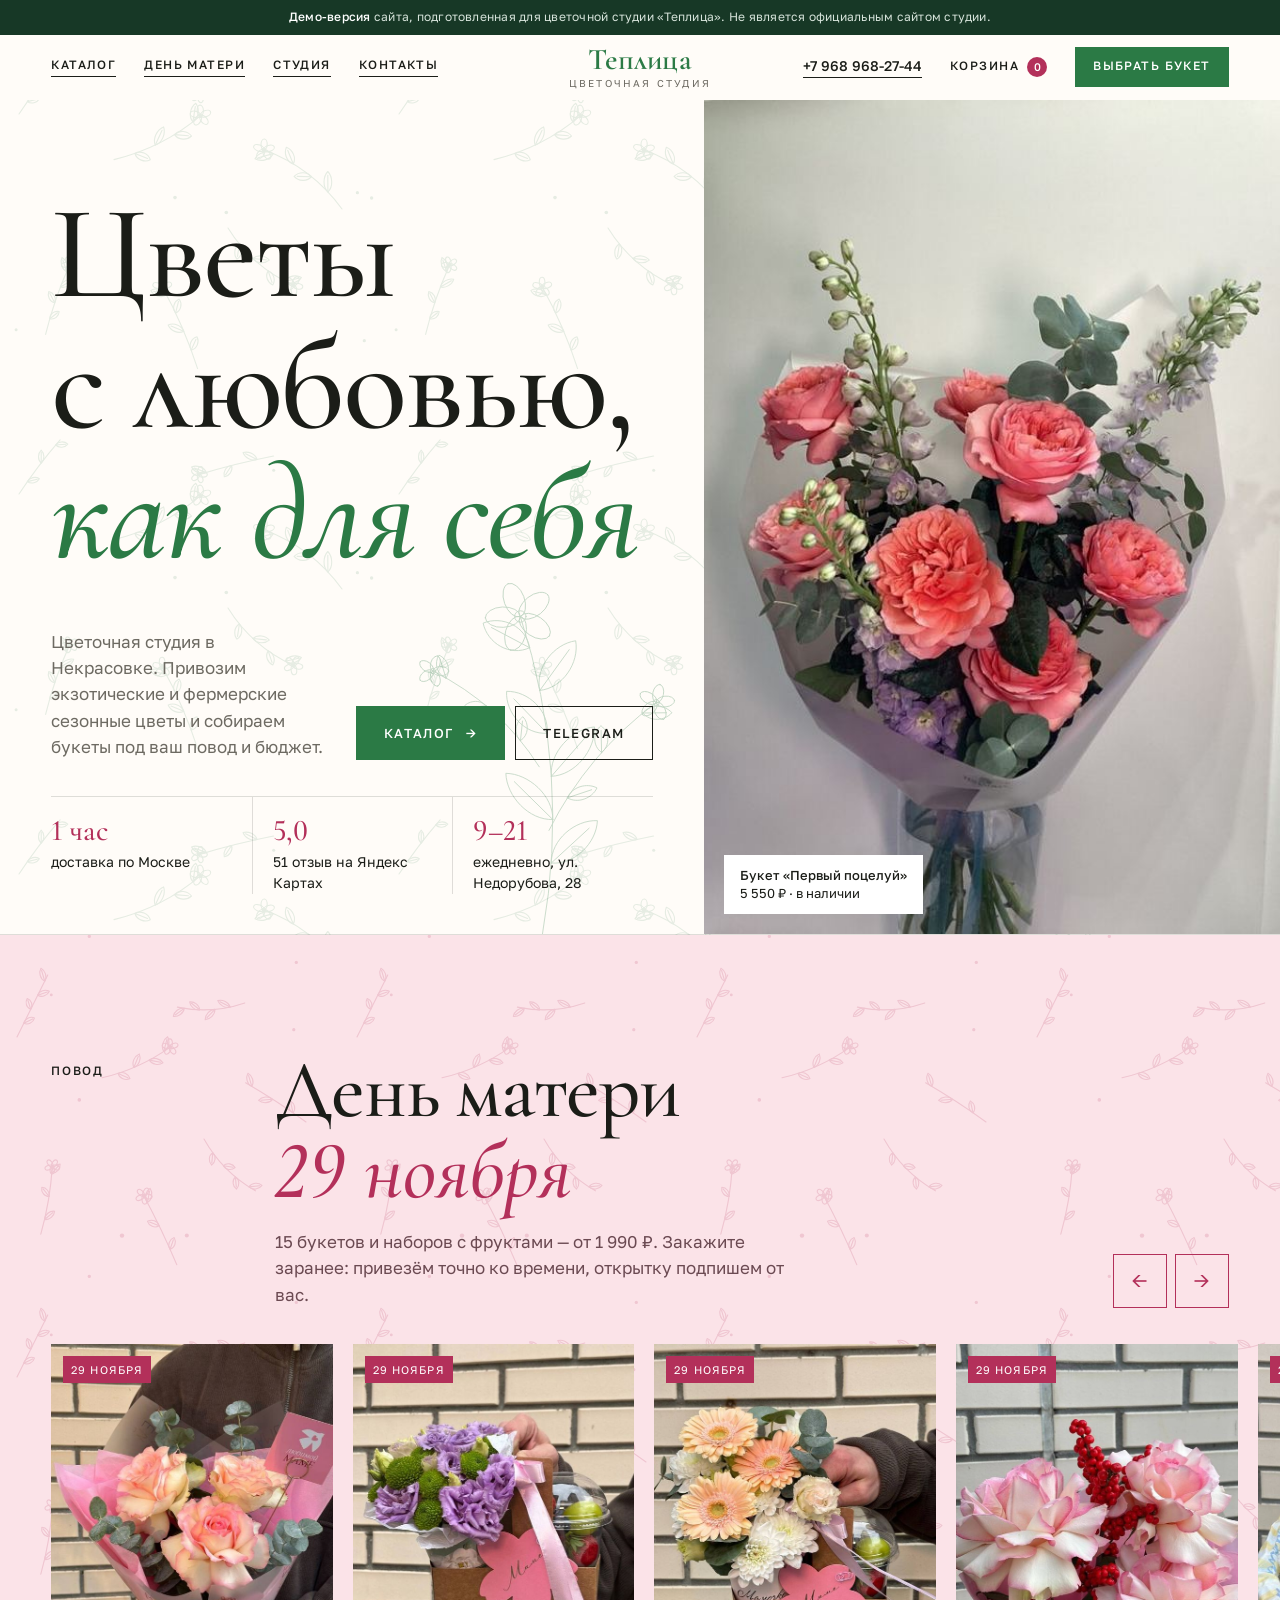
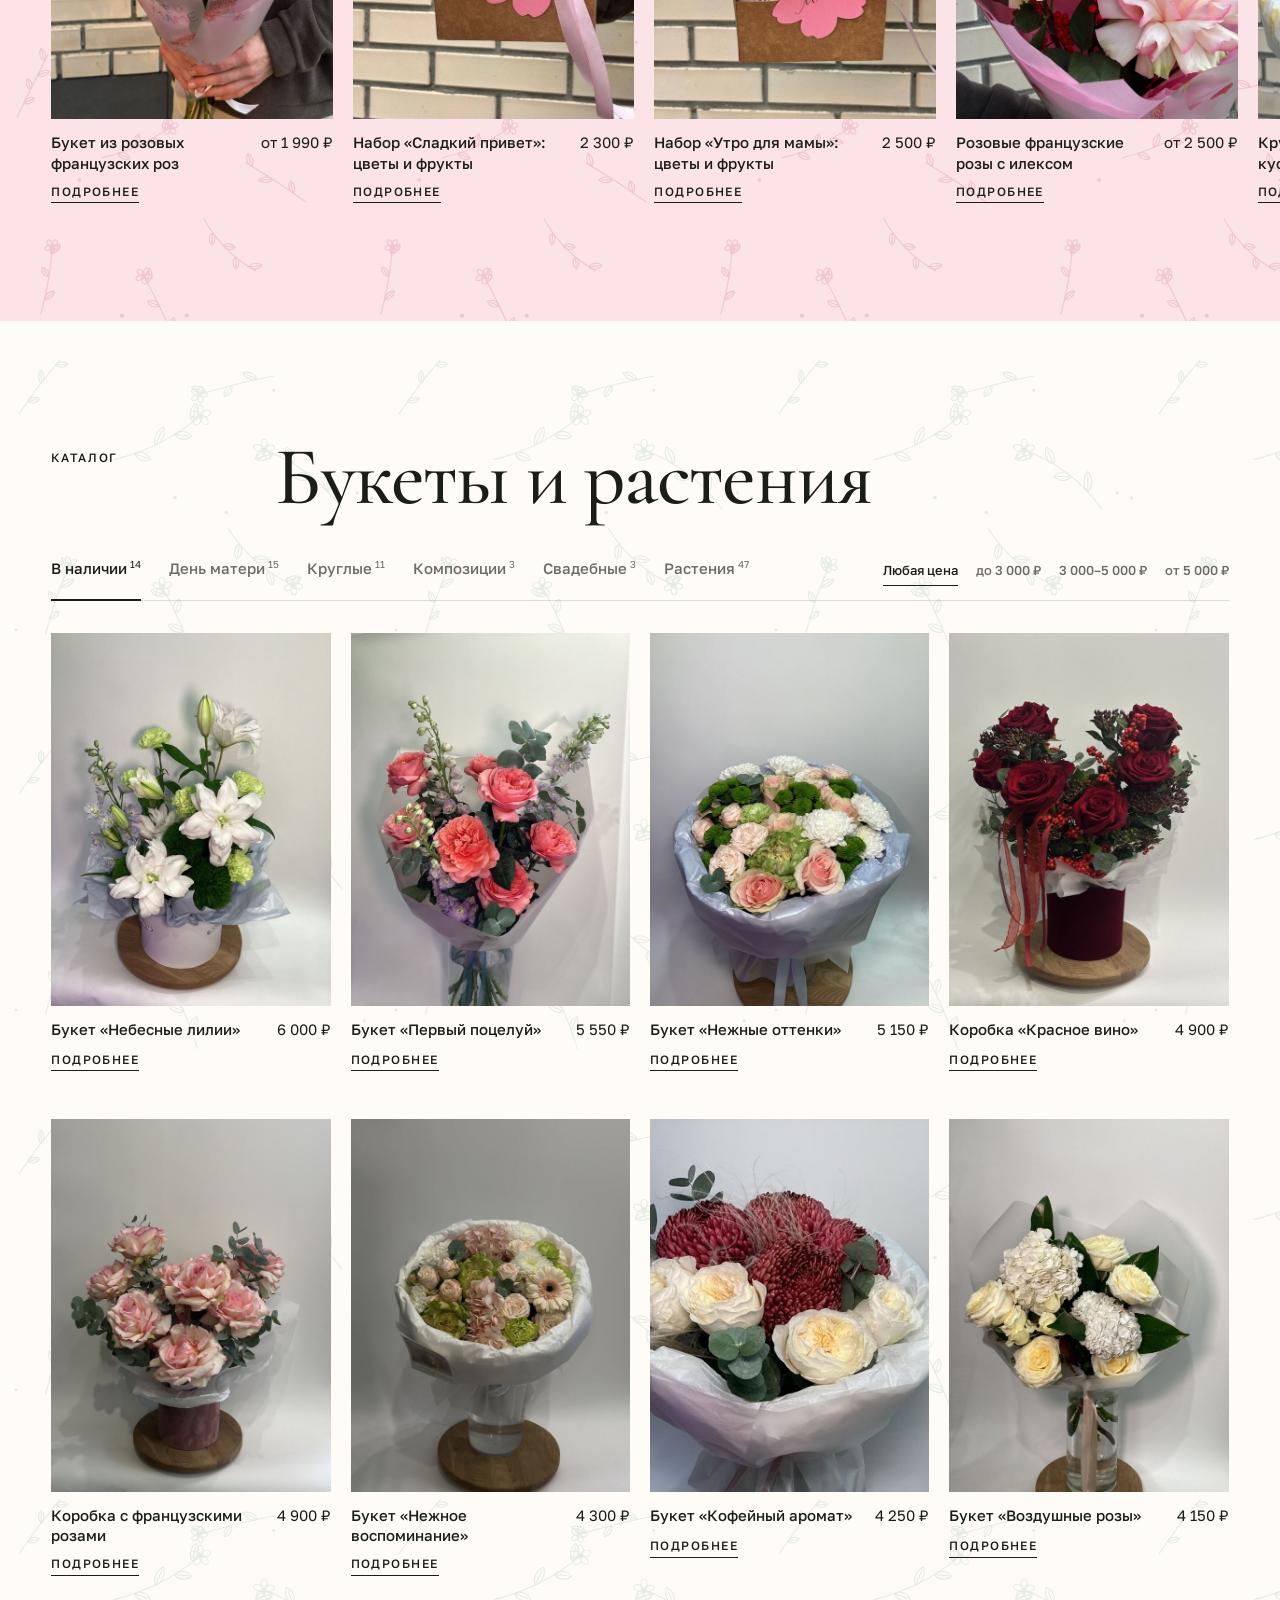
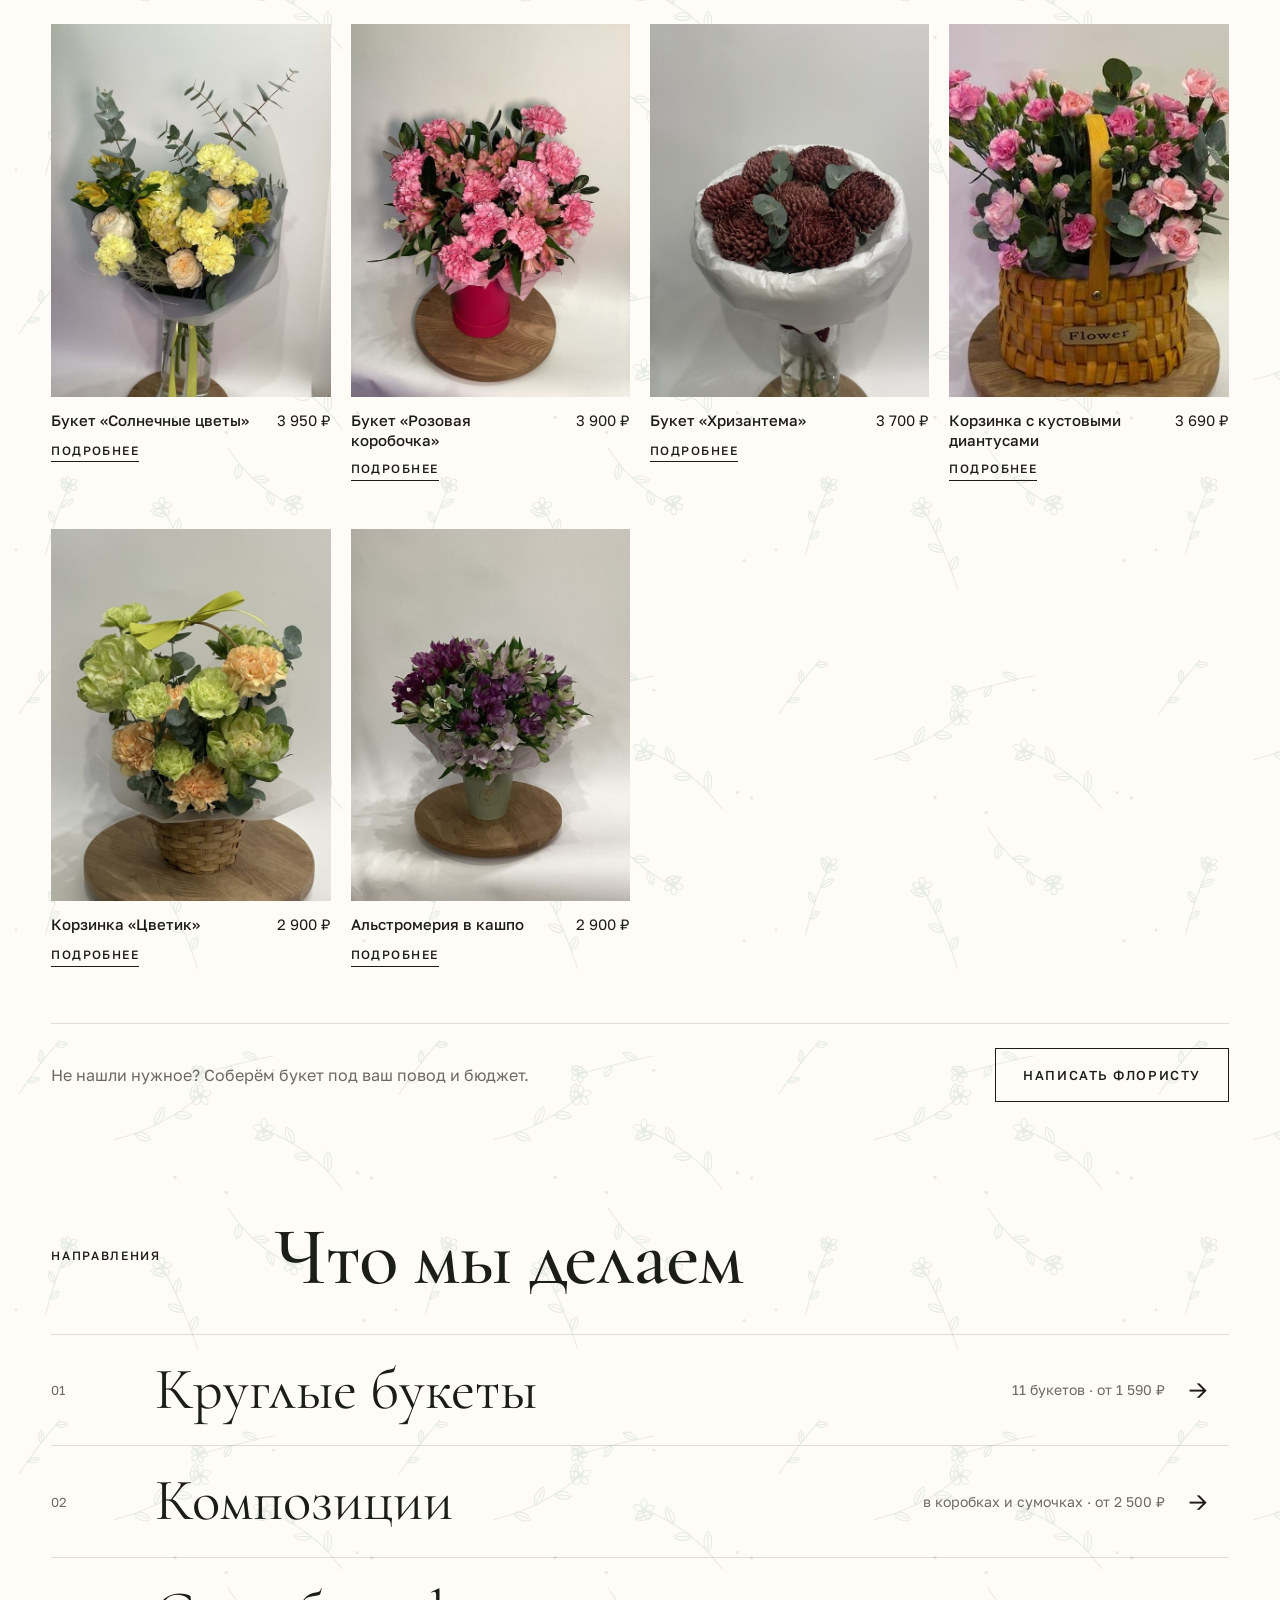
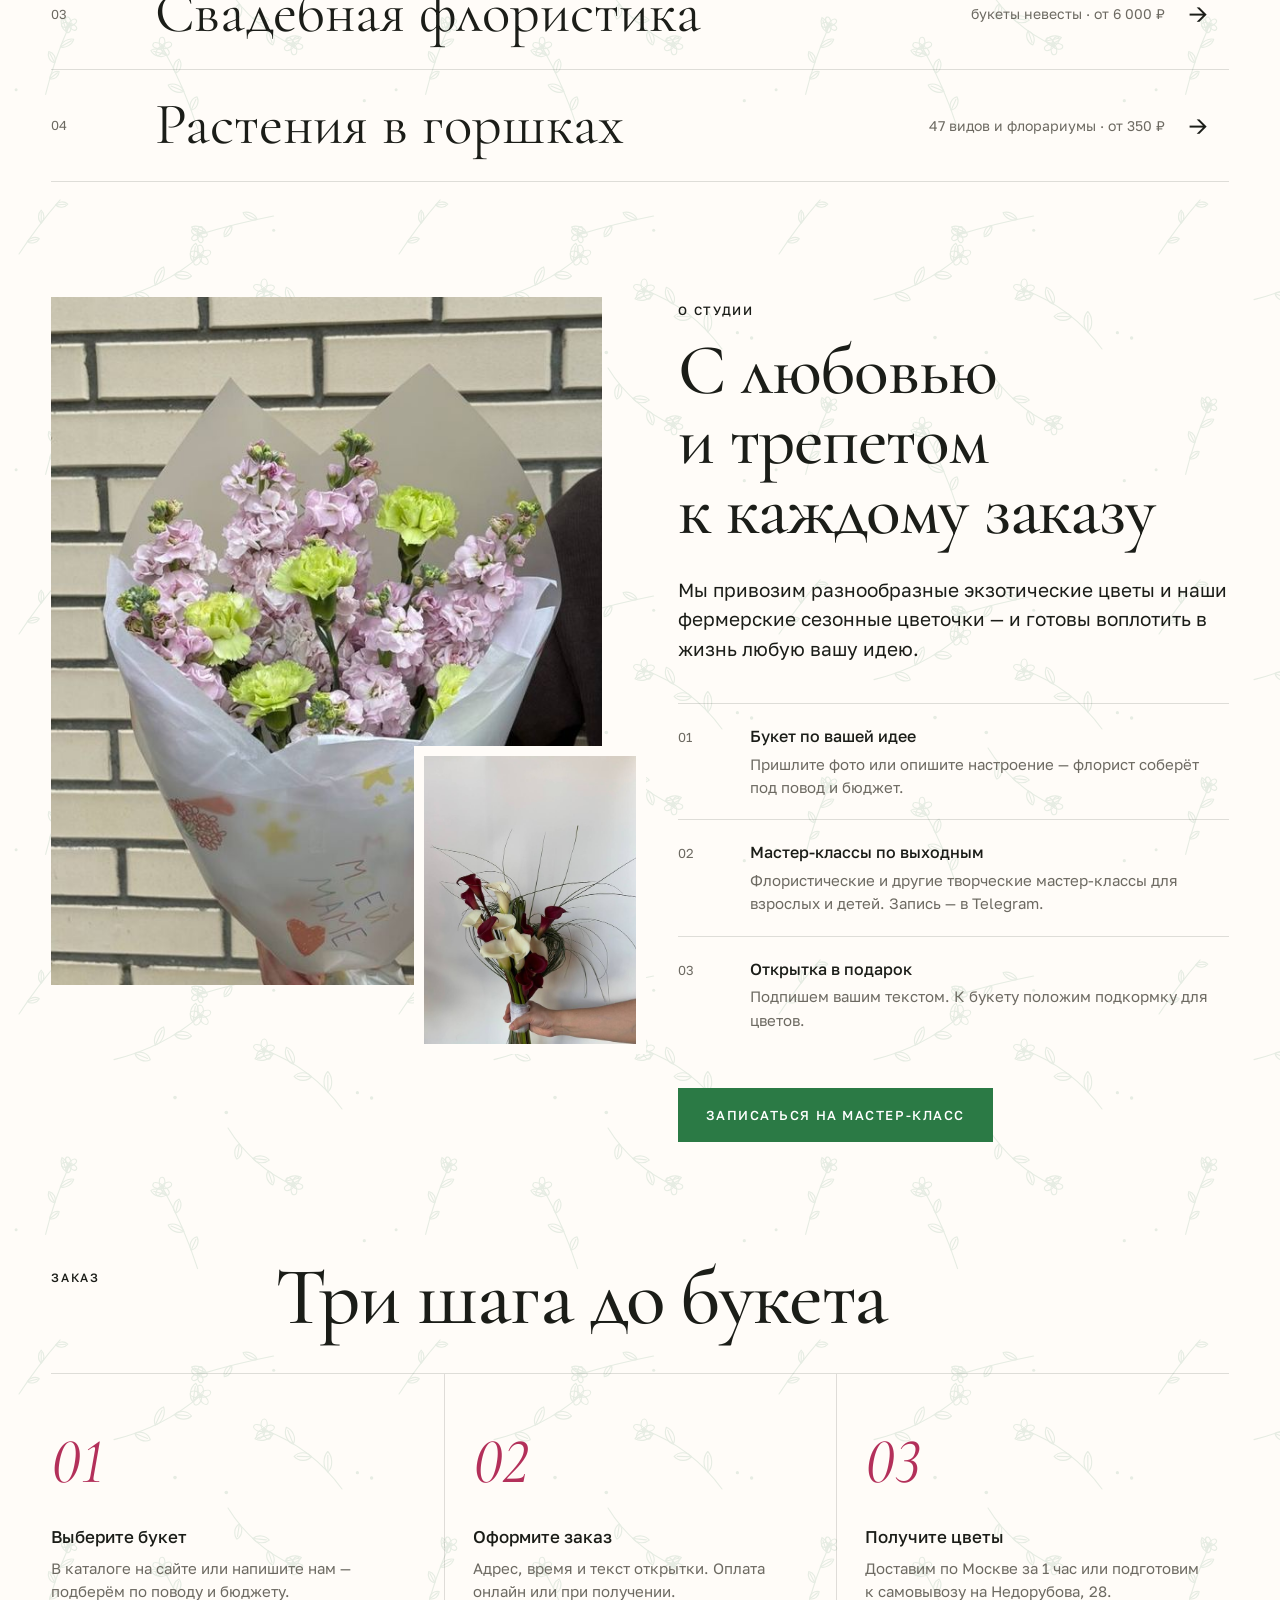
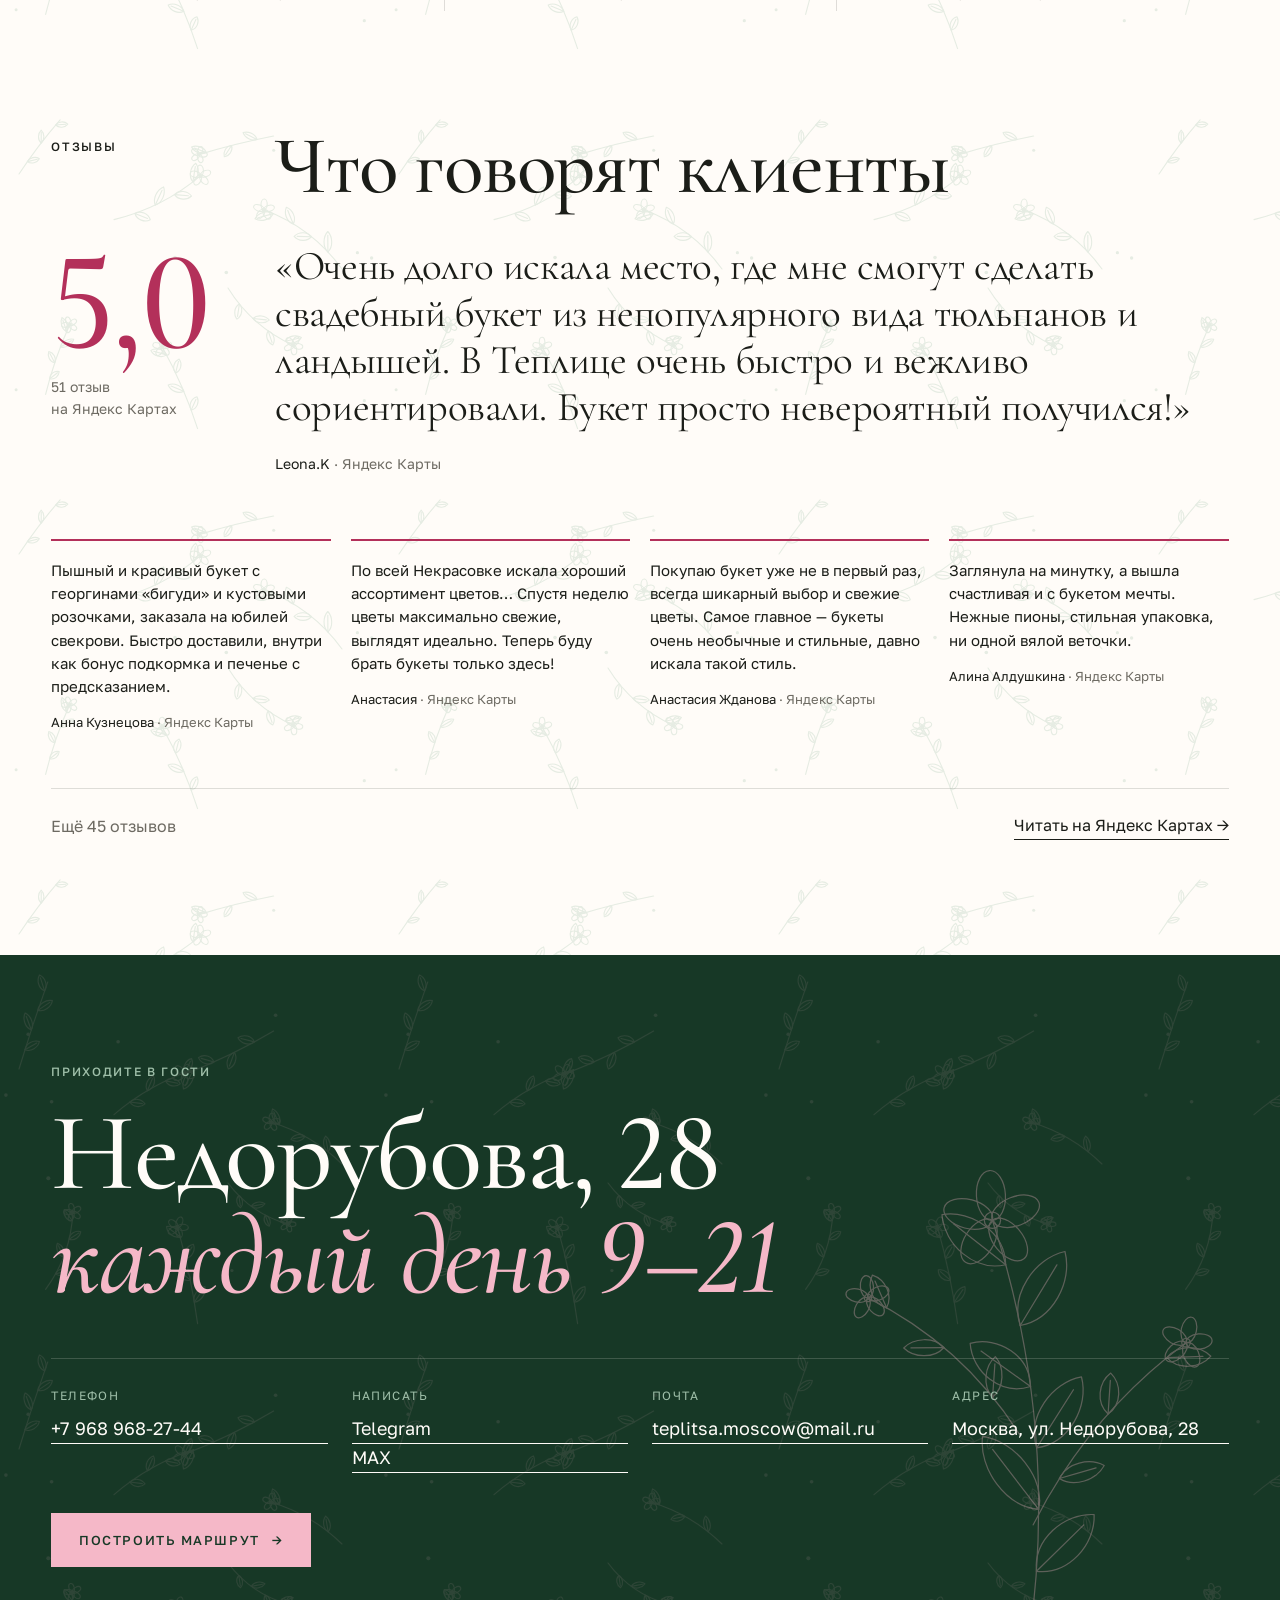
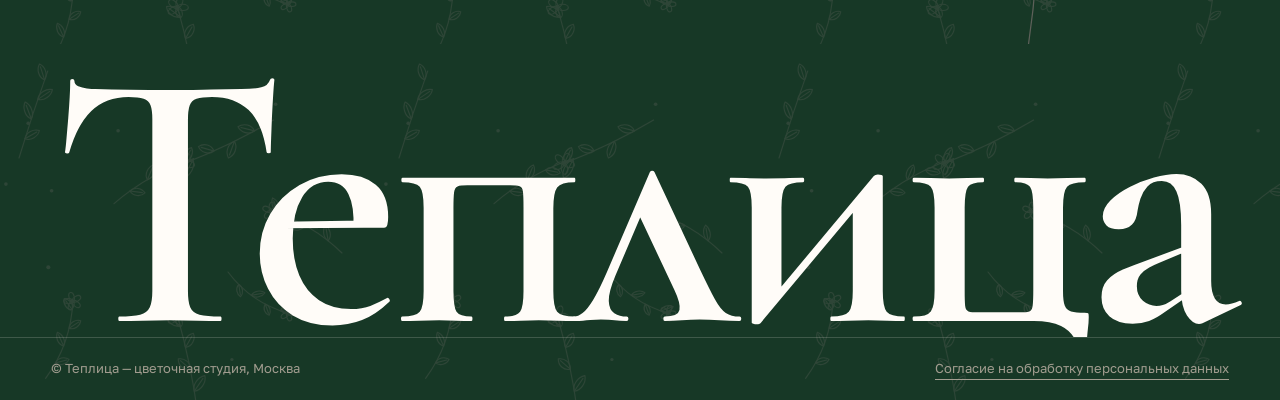
==== commit f35994ce: "Add product cards, cart and checkout on the site Product dialog with photo gallery, description from" ====
--- a/index.html
+++ b/index.html
@@ -90,7 +90,7 @@
   .nav{display:none}
   .hd .w{grid-template-columns:auto 1fr;height:58px}
   .brand{align-items:flex-start}.brand b{font-size:26px}
-  .hd-r .tel{display:none}
+  .hd-r .tel,.hd-r .btn{display:none}
 }
 
 /* hero */
@@ -259,17 +259,92 @@
   .ft{padding-bottom:calc(56px + env(safe-area-inset-bottom))}
 }
 
-/* order dialog */
-.order{margin:auto;border:0;padding:0;width:min(480px,calc(100% - 24px));max-height:calc(100% - 24px);background:var(--paper);color:var(--ink)}
-.order::backdrop{background:rgba(23,56,38,.55)}
-.order .top{display:grid;grid-template-columns:96px 1fr;gap:18px;padding:24px 24px 0}
-.order .top img{width:96px;aspect-ratio:3/4;object-fit:cover}
-.order h3{font-family:var(--serif);font-size:clamp(22px,6vw,28px);font-weight:500;line-height:1.05;padding-right:28px}
-.order .p{font-size:16px;margin-top:10px}
-.order .opts{display:grid;gap:8px;padding:24px}
-.order .opts .btn{width:100%;padding:14px 16px;letter-spacing:.08em}
-.order .hint{font-size:13px;color:var(--muted);padding:0 24px 24px}
-.order .x{position:absolute;top:14px;right:16px;font-size:28px;line-height:1;color:var(--muted)}
+/* dialogs */
+.dlg{margin:auto;border:0;padding:0;background:var(--paper);color:var(--ink);max-height:calc(100% - 24px)}
+.dlg::backdrop{background:rgba(23,56,38,.55)}
+.dlg .x{position:absolute;top:10px;right:12px;width:40px;height:40px;font-size:28px;line-height:1;color:var(--muted);z-index:3;background:var(--paper)}
+/* product */
+.pd{width:min(1040px,calc(100% - 24px))}
+.pd-in{display:grid;grid-template-columns:1.05fr 1fr}
+.gal{background:var(--paper-2);position:relative}
+.gal-main{display:grid;grid-auto-flow:column;grid-auto-columns:100%;overflow-x:auto;scroll-snap-type:x mandatory;scrollbar-width:none;aspect-ratio:3/4}
+.gal-main::-webkit-scrollbar{display:none}
+.gal-main img{width:100%;height:100%;object-fit:cover;scroll-snap-align:start}
+.thumbs{display:flex;gap:6px;padding:8px;flex-wrap:wrap}
+.thumbs button{width:56px;aspect-ratio:3/4;padding:0;opacity:.55;outline-offset:-2px}
+.thumbs button[aria-current="true"]{opacity:1;outline:2px solid var(--berry)}
+.thumbs img{width:100%;height:100%;object-fit:cover}
+.pd-info{padding:36px 36px 28px;display:flex;flex-direction:column;gap:18px}
+.pd-info h3{font-family:var(--serif);font-weight:500;font-size:clamp(30px,3.4vw,44px);line-height:1.02;padding-right:36px}
+.pd-price{font-size:22px;font-weight:500}
+.pd-desc{color:var(--muted);font-size:15px;line-height:1.6}
+.pd-desc p+p{margin-top:8px}
+.vars{border:0;display:grid;gap:8px}
+.vars legend{font-size:12px;letter-spacing:.12em;text-transform:uppercase;font-weight:500;margin-bottom:8px}
+.var{display:flex;justify-content:space-between;align-items:center;gap:12px;padding:12px 14px;box-shadow:inset 0 0 0 1px var(--line);cursor:pointer;font-size:15px}
+.var:has(input:checked){box-shadow:inset 0 0 0 2px var(--accent);background:#fff}
+.var input{accent-color:var(--accent);margin-right:10px}
+.var span:first-child{display:flex;align-items:center}
+.qty{display:inline-flex;align-items:center;box-shadow:inset 0 0 0 1px var(--line)}
+.qty button{width:40px;height:40px;font-size:18px}
+.qty output{min-width:28px;text-align:center;font-weight:500}
+.pd-buy{display:grid;grid-template-columns:auto 1fr;gap:10px;align-items:stretch}
+.pd-buy .qty{height:54px}.pd-buy .qty button{height:54px}
+.pd-notes{list-style:none;font-size:14px;color:var(--muted);border-top:1px solid var(--line);padding-top:14px;display:grid;gap:6px}
+.pd-notes b{color:var(--ink);font-weight:500}
+.pd-alt{font-size:13px;color:var(--muted)}
+@media(max-width:820px){
+  .pd{width:100%;max-width:100%;height:100%;max-height:100%}
+  .pd-in{grid-template-columns:1fr}
+  .gal-main{aspect-ratio:4/5}
+  .pd-info{padding:22px 16px calc(28px + env(safe-area-inset-bottom))}
+  .thumbs{display:none}
+  .dots{display:flex;gap:6px;justify-content:center;position:absolute;bottom:10px;left:0;right:0}
+  .dots i{width:6px;height:6px;border-radius:50%;background:#fff;opacity:.6}
+  .dots i.on{opacity:1;background:var(--berry)}
+}
+@media(min-width:821px){.dots{display:none}}
+/* cart */
+.cart{width:min(560px,100%);height:100%;max-height:100%;margin:0 0 0 auto}
+.cart-in{display:flex;flex-direction:column;min-height:100%}
+.cart h3{font-family:var(--serif);font-weight:500;font-size:34px;padding:22px 24px 14px;border-bottom:1px solid var(--line)}
+.cart-body{flex:1;padding:8px 24px 24px}
+.cart-foot{position:sticky;bottom:0;background:var(--paper);border-top:1px solid var(--line);padding:16px 24px calc(16px + env(safe-area-inset-bottom));display:grid;gap:10px}
+.sum{display:flex;justify-content:space-between;font-size:15px}
+.sum.big{font-size:20px;font-weight:500}
+.ci{display:grid;grid-template-columns:72px 1fr auto;gap:14px;padding:16px 0;border-bottom:1px solid var(--line)}
+.ci img{width:72px;aspect-ratio:3/4;object-fit:cover}
+.ci b{font-weight:500;font-size:15px;display:block}
+.ci small{color:var(--muted);font-size:13px}
+.ci .qty{margin-top:10px}.ci .qty button{width:34px;height:34px}
+.ci .rm{font-size:13px;color:var(--muted);text-decoration:underline;align-self:start}
+.ci .pr{font-weight:500;white-space:nowrap}
+.empty-cart{padding:40px 0;color:var(--muted)}
+.fs{border:0;padding:18px 0;border-bottom:1px solid var(--line);display:grid;gap:10px}
+.fs legend{font-size:12px;letter-spacing:.12em;text-transform:uppercase;font-weight:500;padding-bottom:10px}
+.row2{display:grid;grid-template-columns:1fr 1fr;gap:10px}
+.row3{display:grid;grid-template-columns:2fr 1fr 1fr;gap:10px}
+.fld{display:grid;gap:4px;font-size:13px;color:var(--muted)}
+.fld input,.fld select,.fld textarea{font:inherit;font-size:16px;color:var(--ink);background:#fff;border:1px solid var(--line);padding:11px 12px;border-radius:0;width:100%}
+.fld textarea{resize:vertical;min-height:72px}
+.fld input:focus,.fld select:focus,.fld textarea:focus{outline:2px solid var(--accent);outline-offset:-1px}
+.fld .cnt{justify-self:end;font-size:12px}
+.seg{display:flex;flex-wrap:wrap;gap:8px}
+.seg label{flex:1 1 auto;display:flex;flex-direction:column;align-items:center;justify-content:center;text-align:center;gap:6px;min-height:46px;padding:8px 12px;box-shadow:inset 0 0 0 1px var(--line);cursor:pointer;font-size:14px;background:#fff}
+.seg label:has(input:checked){box-shadow:inset 0 0 0 2px var(--accent)}
+.seg input{position:absolute;opacity:0;pointer-events:none}
+.seg small{display:block;color:var(--muted);font-size:12px}
+.chk{display:flex;gap:10px;font-size:13px;color:var(--muted);align-items:flex-start}
+.chk input{accent-color:var(--accent);margin-top:3px;flex:none;width:18px;height:18px}
+.chk a{color:var(--ink)}
+.err{color:var(--berry);font-size:13px}
+.hide{display:none!important}
+.done{padding:28px 24px;display:grid;gap:14px}
+.done h4{font-family:var(--serif);font-size:34px;font-weight:500;line-height:1.05}
+.done pre{white-space:pre-wrap;font:inherit;font-size:14px;background:#fff;border:1px solid var(--line);padding:14px;max-height:240px;overflow:auto}
+@media(max-width:560px){.row3{grid-template-columns:1fr 1fr}.row3 .fld:first-child{grid-column:1/-1}}
+.cart-btn{position:relative;display:inline-flex;align-items:center;gap:8px;font-size:12px;font-weight:500;letter-spacing:.12em;text-transform:uppercase}
+.badge{display:inline-grid;place-items:center;min-width:20px;height:20px;padding:0 6px;border-radius:10px;background:var(--berry);color:#fff;font-size:11px;letter-spacing:0}
 .toast{position:fixed;left:50%;bottom:84px;transform:translateX(-50%);background:var(--forest);color:var(--paper);padding:12px 18px;font-size:14px;z-index:60;opacity:0;transition:opacity .25s;pointer-events:none;max-width:calc(100% - 32px);text-align:center}
 .toast.on{opacity:1}
 </style>
@@ -288,6 +363,7 @@
     <a class="brand" href="#top" aria-label="Теплица — наверх"><b>Теплица</b><small>цветочная студия</small></a>
     <div class="hd-r">
       <a class="tel link" href="tel:+79689682744">+7 968 968-27-44</a>
+      <button class="cart-btn" type="button" data-open-cart>Корзина <span class="badge" data-count>0</span></button>
       <a class="btn" href="#catalog">Выбрать букет</a>
     </div>
   </div>
@@ -445,26 +521,125 @@
   <div class="w"><span>© Теплица — цветочная студия, Москва</span><a class="link" href="https://teplica.posiflora.com/teplitsa_moscow/agreement">Согласие на обработку персональных данных</a></div>
 </footer>
 
-<dialog class="order" id="order" aria-labelledby="order-title">
+<dialog class="dlg pd" id="pd" aria-labelledby="pd-title">
   <button class="x" type="button" aria-label="Закрыть" data-close>×</button>
-  <div class="top"><img id="order-img" alt=""><div><h3 id="order-title"></h3><div class="p" id="order-price"></div></div></div>
-  <div class="opts">
-    <a class="btn" id="order-site" href="#">Оформить и оплатить на сайте</a>
-    <a class="btn line" id="order-tg" href="https://t.me/+79689682744">Заказать в Telegram</a>
-    <a class="btn line" href="tel:+79689682744">Позвонить · +7 968 968-27-44</a>
-  </div>
-  <p class="hint">Если страница оформления открылась пустой — обновите её или закажите в Telegram: название букета скопируется автоматически.</p>
+  <div class="pd-in">
+    <div class="gal"><div class="gal-main" id="gal"></div><div class="dots" id="dots"></div><div class="thumbs" id="thumbs"></div></div>
+    <div class="pd-info">
+      <h3 id="pd-title"></h3>
+      <div class="pd-price" id="pd-price"></div>
+      <div class="pd-desc" id="pd-desc"></div>
+      <fieldset class="vars" id="pd-vars"></fieldset>
+      <div class="pd-buy">
+        <div class="qty"><button type="button" data-q="-1" aria-label="Меньше">−</button><output id="pd-q">1</output><button type="button" data-q="1" aria-label="Больше">+</button></div>
+        <button class="btn" type="button" id="pd-add">В корзину</button>
+      </div>
+      <ul class="pd-notes">
+        <li><b>Доставка:</b> по Некрасовке — 250 ₽, по Москве — 490 ₽</li>
+        <li><b>Самовывоз:</b> ул. Недорубова, 28, ежедневно 9:00–21:00</li>
+        <li><b>Открытка</b> с вашим текстом — в подарок</li>
+      </ul>
+      <p class="pd-alt">Вопрос по букету? <a class="link" href="https://t.me/+79689682744">Напишите флористу</a> или <a class="link" href="tel:+79689682744">позвоните</a>.</p>
+    </div>
+  </div>
+</dialog>
+
+<dialog class="dlg cart" id="cart" aria-labelledby="cart-title">
+  <button class="x" type="button" aria-label="Закрыть" data-close>×</button>
+  <form class="cart-in" id="co" novalidate>
+    <h3 id="cart-title">Корзина</h3>
+    <div class="cart-body">
+      <div id="cart-list"></div>
+      <div id="co-form" class="hide">
+        <fieldset class="fs">
+          <legend>Открытка в подарок</legend>
+          <label class="fld">Текст открытки<textarea name="card" maxlength="125" placeholder="Мамочка, с праздником! Люблю тебя"></textarea><span class="cnt" data-cnt="card">0/125</span></label>
+        </fieldset>
+        <fieldset class="fs">
+          <legend>Ваши данные</legend>
+          <div class="row2">
+            <label class="fld">Имя*<input name="cname" autocomplete="name" required></label>
+            <label class="fld">Телефон*<input name="phone" type="tel" autocomplete="tel" inputmode="tel" placeholder="+7 900 000-00-00" required></label>
+          </div>
+          <label class="fld">Почта (пришлём чек)<input name="email" type="email" autocomplete="email"></label>
+        </fieldset>
+        <fieldset class="fs">
+          <legend>Получатель</legend>
+          <div class="seg"><label><input type="radio" name="rcp" value="self" checked>Получу сам</label><label><input type="radio" name="rcp" value="other">Получит другой человек</label></div>
+          <div class="row2 hide" data-show="rcp:other">
+            <label class="fld">Имя получателя*<input name="rname"></label>
+            <label class="fld">Телефон получателя*<input name="rphone" type="tel" inputmode="tel"></label>
+          </div>
+        </fieldset>
+        <fieldset class="fs">
+          <legend>Способ получения</legend>
+          <div class="seg"><label><input type="radio" name="how" value="delivery" checked>Доставка</label><label><input type="radio" name="how" value="pickup">Самовывоз<small>Недорубова, 28</small></label></div>
+          <div data-show="how:delivery" class="fs" style="border:0;padding:4px 0 0">
+            <div class="seg" id="zones">
+              <label><input type="radio" name="zone" value="250" data-z="Доставка по району Некрасовка" checked>Некрасовка<small>250 ₽</small></label>
+              <label><input type="radio" name="zone" value="490" data-z="Доставка по г. Москва">Москва<small>490 ₽</small></label>
+              <label><input type="radio" name="zone" value="0" data-z="Уточнить доставку при сборе заказа">Уточнить<small>при сборе</small></label>
+            </div>
+            <div class="row3">
+              <label class="fld">Улица*<input name="street" autocomplete="address-line1"></label>
+              <label class="fld">Дом*<input name="house"></label>
+              <label class="fld">Квартира<input name="flat"></label>
+            </div>
+            <div class="row2">
+              <label class="fld">Корпус<input name="korp"></label>
+              <label class="fld">Город<input name="city" value="Москва"></label>
+            </div>
+          </div>
+        </fieldset>
+        <fieldset class="fs">
+          <legend>Дата и время</legend>
+          <div class="seg" id="days"></div>
+          <label class="fld hide" data-show="day:other">Дата*<input type="date" name="date"></label>
+          <label class="fld">Желаемое время*<select name="time" id="times" required></select></label>
+        </fieldset>
+        <fieldset class="fs">
+          <legend>Пожелания и детали</legend>
+          <label class="fld">Например, цвет ленты или упаковки<textarea name="note" maxlength="125"></textarea><span class="cnt" data-cnt="note">0/125</span></label>
+        </fieldset>
+        <fieldset class="fs">
+          <legend>Оплата</legend>
+          <div class="seg"><label><input type="radio" name="pay" value="Онлайн по ссылке" checked>Онлайн<small>пришлём ссылку</small></label><label><input type="radio" name="pay" value="При получении">При получении</label></div>
+        </fieldset>
+        <div class="fs" style="border:0">
+          <label class="chk"><input type="checkbox" name="c1" required><span>Я даю согласие на обработку персональных данных. <a href="https://teplica.posiflora.com/teplitsa_moscow/agreement">Соглашение</a></span></label>
+          <label class="chk"><input type="checkbox" name="c2" required><span>Я даю согласие на передачу данных третьим лицам. <a href="https://teplica.posiflora.com/teplitsa_moscow/agreement">Соглашение</a></span></label>
+        </div>
+        <p class="err hide" id="co-err"></p>
+      </div>
+      <div id="co-done" class="done hide">
+        <h4>Заказ почти готов</h4>
+        <p>Отправьте его флористу — в Telegram или на почту. Мы подтвердим наличие, время доставки и пришлём ссылку на оплату.</p>
+        <pre id="co-text"></pre>
+        <a class="btn" id="send-tg" href="https://t.me/+79689682744">Отправить в Telegram</a>
+        <a class="btn line" id="send-mail" href="#">Отправить на почту</a>
+        <button class="btn line" type="button" id="copy-order">Скопировать текст заказа</button>
+        <a class="btn line" href="tel:+79689682744">Позвонить · +7 968 968-27-44</a>
+      </div>
+    </div>
+    <div class="cart-foot" id="cart-foot">
+      <div class="sum"><span>Товары</span><span id="s-items">0 ₽</span></div>
+      <div class="sum" id="s-del-row"><span>Доставка</span><span id="s-del">—</span></div>
+      <div class="sum big"><span>К оплате</span><span id="s-total">0 ₽</span></div>
+      <button class="btn" type="button" id="co-next">Оформить заказ</button>
+      <button class="btn line hide" type="button" id="co-back">← Назад к корзине</button>
+    </div>
+  </form>
 </dialog>
 <div class="toast" id="toast" role="status"></div>
 
 <nav class="mbar" aria-label="Быстрые действия">
   <a href="tel:+79689682744">Позвонить</a>
   <a href="https://t.me/+79689682744">Telegram</a>
-  <a href="#catalog">Каталог</a>
+  <a href="#cart" data-open-cart>Корзина&nbsp;<span class="badge" data-count>0</span></a>
 </nav>
 
 <script>
-const ITEMS = [{"c":"box","t":"Композиция в бархатной коробке BIG SIZE","p":6900,"ph":["cd1f74198c31adfd1d96bcf6968af76bb69d698b1"],"f":1,"id":"5333f16b-4ab9-4983-80e3-12b99af87e0b","ty":"specifications"},{"c":"box","t":"Нежная сумочка с розой и хризантемой","p":2800,"ph":["x7adcf5d670e60b2733b38c6acb0e20b32eb1d0b7","b0fb8206b45b5d6305ae40203f361f7f5f4d37763"],"f":1,"id":"aa143c2e-2adf-44dd-a421-1413c78f6c15","ty":"specifications"},{"c":"box","t":"Нежная элегантная сумочка","p":2500,"ph":["ycab428e12fc50c50fcfd50c1138afd1d98f21615"],"f":1,"id":"7e1ef451-8a14-49e7-88b4-ef4cc775e50f","ty":"specifications"},{"c":"mom","t":"Букет с кустовой розой, хризантемой и диантусами","p":3900,"ph":["c39f76c8a9bfae9dbec79a01776e1ae9882e87c07"],"f":1,"id":"933583a3-82bd-4e65-b1b2-b5f45b778746","ty":"specifications"},{"c":"mom","t":"Ароматная маттиола","p":3900,"ph":["ybcfb81b34ea0ee4bcf37ac83d75a29b044f694b9","c28d87b9b61dddbecb273be0aca35bcb1e98db8b1"],"f":1,"id":"d31a11cc-e86d-4df1-9dd2-a460fa397069","ty":"specifications"},{"c":"mom","t":"«Осенний лес»: хризантема бигуди и французская роза","p":3900,"ph":["a02f3495931125650657920d23ea05483c78e03d5","y05e3d6d473f6dc86660350df393d4ce53afe7410"],"f":1,"id":"e61a2df6-d96e-45bc-8ef3-fd30cdaf1768","ty":"specifications"},{"c":"mom","t":"Яркий букет с кустовой хризантемой и диантусами","p":3900,"ph":["c5d078e68c2048107715388ae46c9caf16ae38ef5","zeaead9e59d8ead456d79bb5a2af548ffed31a6d9"],"f":1,"id":"f830f9d8-f425-431b-b7af-bddc5a278bc1","ty":"specifications"},{"c":"mom","t":"Монобукет из хризантемы бигуди","p":3800,"ph":["a1e4bf8cd39865af0b4b473da77f518a1c995a13c","x06d8dd94615c302f964f88e46b4b71da437c8eed"],"f":1,"id":"0329ea48-3177-4466-bb23-2d02a65ac899","ty":"specifications"},{"c":"mom","t":"Лесная поляна","p":3700,"ph":["ae9135d1afd14978b8b2b9daf1b79dfac5a72cc54"],"f":1,"id":"d571dc99-3f2f-4ea6-82b4-28305e587221","ty":"specifications"},{"c":"mom","t":"Круглый букет из розовых французских роз","p":3500,"ph":["y778dc32d2fbd39ece4315270f9395a7f74ee2175","beadf5fe95e956019ae286de3075c6b34f06a2b17"],"f":1,"id":"8286c0ea-c6e8-4f2e-b092-03fa24d4fede","ty":"specifications"},{"c":"mom","t":"Монобукет розовых диантусов","p":3200,"ph":["a3c8b728ad31a25266f36594d631f1763faf9b894","aebb1050f4044b37ab034fcb748690fca0f1f1acc"],"f":1,"id":"5a4fce91-4402-4278-be08-9920b12de885","ty":"specifications"},{"c":"mom","t":"Букет с кустовой хризантемой и ромашками","p":3100,"ph":["zfd243f932018e2ef35d8624132002655a74fd96a","zd77070145a17309516a6aea5c1c888d0aa1ec746"],"f":1,"id":"42214ad3-bf19-4dd2-a8d8-b0bdc17d2313","ty":"specifications"},{"c":"mom","t":"Французские алые розы с илексом","p":2950,"ph":["a40a951419a622c984cddbf448fce62bbb0289d2b","x0168dcf8f8f116bd1e22ecaa56945aaae9976b34"],"f":1,"id":"40e1fdf2-5418-4fc2-8073-54cb8a595249","ty":"specifications"},{"c":"mom","t":"Круглый букет из кустовой хризантемы","p":2900,"ph":["c43f104e352a17b7c18ce859d13a294c76128470a","ac983491e42d3976d8d2bce7e31630487dcb1b516"],"f":1,"id":"d8e78948-2c9b-475d-8967-fea548261b09","ty":"specifications"},{"c":"mom","t":"Набор «Утро для мамы»: цветы и фрукты","p":2500,"ph":["y51f963be974462c754fa339b2a8317a57cf0839f","cd2e18beb207b6000ef90568989af1851d30c92be"],"f":1,"id":"6b258e9d-6b60-4923-af8c-88480a4b2950","ty":"specifications"},{"c":"mom","t":"Розовые французские розы с илексом","p":2500,"ph":["zb2d36650bdcefae2cba8695c44c3a65d746dc08d","b73b022d3c9e1e2f4c35c180d5346fcd436e25156"],"f":1,"id":"796a9a6b-96ce-42eb-952f-ba454ba77340","ty":"specifications"},{"c":"mom","t":"Набор «Сладкий привет»: цветы и фрукты","p":2300,"ph":["b058551e560b2d2c5eae3c4b2557962e9f0411819","xfe95c99558ae11c6af49f64d617fdc74559b786d"],"f":1,"id":"6cf22b5a-9fdb-4602-9630-f68454a3e28c","ty":"specifications"},{"c":"mom","t":"Букет из розовых французских роз","p":1990,"ph":["xb9d6e8ca19ace5ceebae51703097116227beeb17"],"f":1,"id":"3ec6ce53-f5a2-4304-b9dc-1bfdbf02e2ad","ty":"specifications"},{"c":"plant","t":"Монстера большая","p":9700,"ph":["x3538b84c9bd5a1930f6cdf24cd468238ceeb91f4"],"f":0,"id":"fwr-48d4f774-6df9-440f-9a6c-369619b77998","ty":"products"},{"c":"plant","t":"Монстера Вариегата","p":7900,"ph":["a42f934268510467f50abb62850b2dd2fb6a67a62"],"f":0,"id":"fwr-c629bdf0-e7e8-4716-b93c-ce59d530cbd5","ty":"products"},{"c":"plant","t":"Флорариум «Горная речка»","p":3990,"ph":["b50e8883b73ab4fbdbd1e47e140a0c77f1c3c518b"],"f":0,"id":"fwr-7cbfe593-8370-469e-898d-7bc6de6c375b","ty":"products"},{"c":"plant","t":"Флорариум «Грибная поляна»","p":3990,"ph":["ae16e34bae37467ab0b3f2362bb28888897617277"],"f":0,"id":"fwr-ebe14ec3-a902-4dff-8fe0-88681e127da8","ty":"products"},{"c":"plant","t":"Флорариум «Скалы у моря»","p":3990,"ph":["a762442598b34eb3586cdfe43ff7104d10958c622"],"f":0,"id":"fwr-ed071a6a-271f-4531-ba10-ed743bb9a34e","ty":"products"},{"c":"plant","t":"Непентес","p":3900,"ph":["ye0c10589238afa0e1c2cceac3bb2187cb66a7391"],"f":0,"id":"fwr-485af72f-7925-4718-b35f-179e08683b95","ty":"products"},{"c":"plant","t":"Сансевиерия Футура","p":3500,"ph":["x3145f6d745399f7e14d33cb2373165549acd6b51"],"f":0,"id":"fwr-26aea614-f690-44cc-bef5-a2b270167066","ty":"products"},{"c":"plant","t":"Лабизия","p":3500,"ph":["a1cee25259d900c64ac8586f1f44fd232bc46a56a"],"f":0,"id":"fwr-6b991cce-8f78-4869-a2c3-fddc03c8877b","ty":"products"},{"c":"plant","t":"Рипсалис кашпо","p":3490,"ph":["xf2244849993b3814d859320ce7c9bfaea46bad14"],"f":0,"id":"fwr-461022f3-0255-4362-af15-437542f0144a","ty":"products"},{"c":"plant","t":"Фаленопсис (орхидея) средняя","p":3300,"ph":["xa56114884a925afce3f6227e4e965c619a36917f","c33ce26f9a532d05ae4846dfa4c5e8b2be596c9e1"],"f":0,"id":"fwr-bcc34fd2-83d5-416a-b7fa-74ef67eb34ab","ty":"products"},{"c":"plant","t":"Канна","p":3200,"ph":["acde2ce7ef10a765c197e99accbcdc4ca94e36234"],"f":0,"id":"fwr-1b7cf4a8-e829-492e-9e5e-03b730305732","ty":"products"},{"c":"plant","t":"Замиокулькас","p":3200,"ph":["y2a6f9ef1af1fc12152d08fa8d1d3aec26169c8a2"],"f":0,"id":"fwr-71c4b20e-4935-4238-a670-620c15614567","ty":"products"},{"c":"plant","t":"Спатифиллум Даймонд","p":2900,"ph":["y09d915c3cb5c6487c23796df0fde95c876e5fae5"],"f":0,"id":"fwr-36c2cc5c-dede-4ea3-9866-5813d279ceb1","ty":"products"},{"c":"plant","t":"Мухоловка","p":2900,"ph":["c0730b9e85514e625e71f08c702dc88f59e698351"],"f":0,"id":"fwr-6e132d93-d831-464c-b89f-0c6c7a9269b6","ty":"products"},{"c":"plant","t":"Антуриум рейнбоу в горшке","p":2900,"ph":["z408b1ec6e994534796dc1d3dbd00a5dd6896ed8f"],"f":0,"id":"fwr-bb1f8b31-8748-432c-b7a9-f9e481f46b4f","ty":"products"},{"c":"plant","t":"Аглаонема розовая","p":2800,"ph":["z8d2881e893087edc049eeb7d153275ea05914ffa"],"f":0,"id":"fwr-0c1c05d3-36c2-464b-a445-e35b4067dc9a","ty":"products"},{"c":"plant","t":"Каладиум","p":2500,"ph":["x1f48edb61577aedde2c43aa2a6b2434ffc65da7f"],"f":0,"id":"fwr-3bf05d86-08ed-40bd-bd35-116c31fa5510","ty":"products"},{"c":"plant","t":"Аглаонема","p":2500,"ph":["ac443c3d2e266cd094d01ca0105549cdfc0a6c771","y060451a71c893c9e646bc1899adaf34b94ebbb7e"],"f":0,"id":"fwr-80e148c3-3ef0-4c17-937a-9760a263c892","ty":"products"},{"c":"plant","t":"Монстера","p":2450,"ph":["a380b12421560679f477013bff26ba554c3e4244f"],"f":0,"id":"fwr-06528c7f-bf8d-4e87-a260-9bc5fac436d0","ty":"products"},{"c":"plant","t":"Фикус эластика","p":2400,"ph":["z84ee54583be17596f9703043dff6ab5b3c834bd6"],"f":0,"id":"fwr-ab9676ec-918a-460f-bda6-b7696d461be5","ty":"products"},{"c":"plant","t":"Шеффлера Нора","p":2200,"ph":["c76100a1339de9200da9791b474d844e5dd1d11d0"],"f":0,"id":"fwr-28a264c6-1303-47e6-915a-c3690870da46","ty":"products"},{"c":"plant","t":"Папоротник нефролепис","p":2100,"ph":["ba0dff7e5f49320b7a25c1a4e33929fae9db04cc6"],"f":0,"id":"fwr-3586a29d-97cd-45de-9647-8290399e5490","ty":"products"},{"c":"plant","t":"Антуриум в горшке","p":2100,"ph":["b654b8a38b7d710f68a34f6bc651581dd9fb10218","zc2914dfc4701efe0a86cd228b8dff78b7acbe583"],"f":0,"id":"fwr-7201fc47-0884-46bf-b8c6-f115ea395ea9","ty":"products"},{"c":"plant","t":"Кофе аравийский","p":1800,"ph":["c0947c240f7d0b9213d6ea9883e30295c427b29ed"],"f":0,"id":"fwr-1738df72-38ea-48a9-94cc-d2dedf61cd2e","ty":"products"},{"c":"plant","t":"Алоказия зебрина","p":1800,"ph":["b9328e8e2014baf69652ffc7fa268bd8470c78316","b491319e3028dbd55c2bc236f84a1a4bb7cca0b7d"],"f":0,"id":"fwr-fe18f53e-5185-4db4-b606-34a318ef8225","ty":"products"},{"c":"plant","t":"Асплениум","p":1700,"ph":["z0a421daa4b2db4b5d3e54cc19b516aa1aa83d951"],"f":0,"id":"fwr-cbeefc79-3803-4b7b-8edf-d712326c283f","ty":"products"},{"c":"plant","t":"Хойя","p":1550,"ph":["c6864d521ed8c76720bbe3bfd5ee7d3c6eb85ce07"],"f":0,"id":"fwr-29eba283-24f6-4744-ae5b-3cf3f2ffa02e","ty":"products"},{"c":"plant","t":"Сансевиерия Ханни","p":1500,"ph":["c97b2967893c1b607a09a70c8635eebd9ac946112"],"f":0,"id":"fwr-a9f04b13-cbe0-4766-a1ef-b1a1bf439020","ty":"products"},{"c":"plant","t":"Традесканция пурпурная","p":1500,"ph":["c4a72254c99cf654c9561dec0b1fa05d519a88c5b"],"f":0,"id":"fwr-c5fbb176-c60a-4a25-a490-6ec28e478b84","ty":"products"},{"c":"plant","t":"Хедера (плющ)","p":1350,"ph":["x4c7e6bdacd191334c22dbd76517c12ed7f47050c","z357b2c4f7c6d0839e6e826dac23d6f95771803f9"],"f":0,"id":"fwr-6c89bb69-d804-44bb-8aab-57ab829b46e8","ty":"products"},{"c":"plant","t":"Драцена","p":1300,"ph":["x6bfc71d77e2fb20e2fcab45e5200568002e4a8ca"],"f":0,"id":"fwr-1404d03d-4356-481a-b872-b8dd0820e952","ty":"products"},{"c":"plant","t":"Жасмин","p":1300,"ph":["y9339d0d185d4381024dfcba47e80c42b766e4c5a"],"f":0,"id":"fwr-8ef666b5-45c0-44e1-8150-365d9b5c814e","ty":"products"},{"c":"plant","t":"Филодендрон красноватый","p":1300,"ph":["z39e0be8ed67790f694d8a0d0e7ce29fdf1dfe1bb"],"f":0,"id":"fwr-fe126fee-8416-40e2-b030-1bcdf20d7cf0","ty":"products"},{"c":"plant","t":"Роза в горшке","p":1200,"ph":["x72bb4bd45fa9b136a30bf70a72a8971a9b2dc8ce"],"f":0,"id":"fwr-4ace4ae7-e0b3-4e2d-b891-999dc33b7a87","ty":"products"},{"c":"plant","t":"Хлорофитум","p":1100,"ph":["x963ddad39eb8df87c758e3dcf24dd571280ddee5"],"f":0,"id":"fwr-b39f4b07-8880-44dc-bc22-e01a36961af9","ty":"products"},{"c":"plant","t":"Спатифиллум маленький","p":990,"ph":["y772dc353caf259e0b16d67b76b2643c661fa7cd1"],"f":0,"id":"fwr-d15d8cda-c39c-41e5-9b9d-9138b31182fe","ty":"products"},{"c":"plant","t":"Хлорофитум Бонни","p":990,"ph":["xefdbdef34724607cb54ef3d79d81ad7742a99bb1"],"f":0,"id":"fwr-e6c404c0-3393-42b5-9456-8cabb5803be9","ty":"products"},{"c":"plant","t":"Седум","p":950,"ph":["x30979bc7278e2ede53fad3b97f0386b8b7c425a9"],"f":0,"id":"fwr-aad7927c-8fd1-4127-9d99-aca11058689c","ty":"products"},{"c":"plant","t":"Седум Ангелина","p":950,"ph":["b67415f7fa8e01b285eeb34c17362cc263766103e"],"f":0,"id":"fwr-f1f609ca-6aa8-4380-9430-39b41f87b828","ty":"products"},{"c":"plant","t":"Пеперомия Колумелла","p":850,"ph":["ye3e97e103e9f51510637085bc6937da42c80d996"],"f":0,"id":"fwr-38a90942-1619-445e-8788-14e4d7a7d8fb","ty":"products"},{"c":"plant","t":"Гипоэстес листоколосниковый","p":850,"ph":["z398e2f66bdac181b5537718f35dc27dc430cb172"],"f":0,"id":"fwr-93784910-a9bc-4590-8536-f09659917611","ty":"products"},{"c":"plant","t":"Хавортия","p":850,"ph":["c08a7b56d9738ad14444418c665bd34d986940e56"],"f":0,"id":"fwr-d357681f-c836-4f6b-9f41-8f3f39b1fff7","ty":"products"},{"c":"plant","t":"Колеус","p":740,"ph":["zcf751c87fe941abc953d883bc4dd742237be6d96"],"f":0,"id":"fwr-a1bd4ff4-3d3e-43e3-a35f-96898f916b40","ty":"products"},{"c":"plant","t":"Пилея пеперомиевидная","p":680,"ph":["c97b488ac3aab503ddf8a3f9a9a0266683ea9cdd8"],"f":0,"id":"fwr-f912452a-0869-40dd-81ad-2c240528a6d4","ty":"products"},{"c":"plant","t":"Пилея нежная","p":550,"ph":["c677a36dbedd5d9add09f595fea3db2663ebc528a"],"f":0,"id":"fwr-3ba4d4df-28c3-4a6b-8f1f-dfff0b4f8131","ty":"products"},{"c":"plant","t":"Суккуленты микс","p":350,"ph":["xa0c62a5af24e3475699c2c99e7e6eadc10299daa"],"f":0,"id":"fwr-16a9c5d6-12eb-4d1e-a0ff-40bfb2ce70b9","ty":"products"},{"c":"plant","t":"Кактусы микс","p":350,"ph":["adf5d8f8bbab9f6bfbd923111214488f2013a4d5f","af3353e9a2e71e17391f0574614a933a2061fb409"],"f":0,"id":"fwr-dec97381-7e99-469a-bae4-173fe85e9ad3","ty":"products"},{"c":"round","t":"Белый букет «Невеста»","p":6250,"ph":["ze4e0a696238565491c07af8e18cabf9f80777483"],"f":1,"id":"3aaba10b-bb24-4db7-a24d-8a1a7a7fc656","ty":"specifications"},{"c":"round","t":"Яркий букет с каллами, герберами и бигуди","p":6060,"ph":["z9bd6800a73075d786e2d149468bd914871257388","a1fe8871e15275feaa858cf96126a3b3e6c1ad11e"],"f":1,"id":"066756a2-6e76-4dd3-947e-f63506889ec3","ty":"specifications"},{"c":"round","t":"Букет из цветных гортензий","p":4900,"ph":["xba1b48690f8f6cd2c3772c5d9431ff5e53d2c6c1"],"f":1,"id":"49307fea-33c4-4d37-b36f-42dc5143777b","ty":"specifications"},{"c":"round","t":"Ажурный букет «Сама нежность»","p":4200,"ph":["zf3bd495b4fbcfd33317af7a38599d91497c74848"],"f":1,"id":"620bd9e2-8ceb-4962-bb44-7982c4a8b133","ty":"specifications"},{"c":"round","t":"Белый букетик с коробочками лотосов","p":3900,"ph":["y6c15c4e3c1f6955200df9ba423ff621418f662bf","x2a9817d31c6f4a6ce5e8e4503fcd8157db06a867"],"f":1,"id":"65e65894-2a4c-4e03-bc8e-81a15a8b4c7c","ty":"specifications"},{"c":"round","t":"Солнечный букет","p":3700,"ph":["afdcce94330fbfb9454e6ed05601970df136a6db1","z7dadf509e6f7e038591959cb246d88f67f90bee7"],"f":1,"id":"d6f23811-4b9e-41d5-bbef-7b7ea8fa9949","ty":"specifications"},{"c":"round","t":"Букет из пяти георгинов","p":3530,"ph":["x17f32537bc4510c5ae86b9f1244eb415fcfa3d24","abdaaa34c8f9e02981ea750ea75115c6b901cc947"],"f":1,"id":"1b5571b7-9262-4a20-bbca-1fe4c71471a9","ty":"specifications"},{"c":"round","t":"Дофаминовый букет","p":2800,"ph":["x3f8bb950d89026043fc53c941793c4555fc888d8","cf15fa3ed8d2ebb8981c3fa3467223861c5d9b623"],"f":1,"id":"4ec79951-1bd8-41fc-99ea-e7630a58fd11","ty":"specifications"},{"c":"round","t":"Лимонный щербет","p":2550,"ph":["acccecf864a0b643a5f4cdeef03bc690939346f68"],"f":1,"id":"59eb73d1-7d8c-4410-afbd-045432014e25","ty":"specifications"},{"c":"round","t":"Букет «Выпускница»","p":2450,"ph":["x65c0580f2dc4173a0f966106b156455ecdc42f1c"],"f":1,"id":"acdfb921-c9ba-434a-8fd1-1c454a53744b","ty":"specifications"},{"c":"round","t":"Букет-комплимент с хризантемой и танацетумом","p":1590,"ph":["z3805177def43594889e38e7d8317d32eedf22eaa"],"f":1,"id":"a6905cfa-b97f-42bb-8eb6-dd8097f26b0d","ty":"specifications"},{"c":"stock","t":"Букет «Небесные лилии»","p":6000,"ph":["adec6b62abb64625a94cc6b4702d71a58c9c9b6fe"],"f":0,"id":"a03d9c03-c521-4142-bf30-075c225c0c0e","ty":"bouquets"},{"c":"stock","t":"Букет «Первый поцелуй»","p":5550,"ph":["cf590f4fdb6bf0af6410e1709a60d839f3ecc6a0c"],"f":0,"id":"181824ad-e047-4752-bf7e-a884111d47ff","ty":"bouquets"},{"c":"stock","t":"Букет «Нежные оттенки»","p":5150,"ph":["a0d0a00397b8e08ab09f67d3865e9a3e63d2a5fbe"],"f":0,"id":"2381ad65-2edf-4d57-bd83-4247c2f87f79","ty":"bouquets"},{"c":"stock","t":"Коробка «Красное вино»","p":4900,"ph":["x7c65175aa1fd975fdd2048dbf2bcc67fd2dd56dd","c5ef2d69d0f20bcdf80b6697987108b8b22ce2546"],"f":0,"id":"4dcd9129-6617-4825-af67-9a1727f1232f","ty":"bouquets"},{"c":"stock","t":"Коробка с французскими розами","p":4900,"ph":["z7085149318e631fca5ff652cc02212ba17c8f03b","b96a37c48531ad61bab5e12ade419b5ea4530c378"],"f":0,"id":"eea502ec-8340-4a8d-a65b-5e514a6b8b1f","ty":"bouquets"},{"c":"stock","t":"Букет «Нежное воспоминание»","p":4300,"ph":["y86af7d8d495d15ad995307ce6c87a402930a1178","xa8ac56776d8b6ec2ecbb668cf5bc45fedba045fb"],"f":0,"id":"f097e1be-198e-4835-8918-8e55bbe259bf","ty":"bouquets"},{"c":"stock","t":"Букет «Кофейный аромат»","p":4250,"ph":["z797d267a293f3a6c743d5118129ca6e260179f78"],"f":0,"id":"cdacb0a2-ede3-44a4-872c-504a71fc4c2b","ty":"bouquets"},{"c":"stock","t":"Букет «Воздушные розы»","p":4150,"ph":["ac6bdf4cb405a22851ce66ec525a7ad687d6f4ba2"],"f":0,"id":"e572f177-e3c6-40db-808a-f80fefa1dd59","ty":"bouquets"},{"c":"stock","t":"Букет «Солнечные цветы»","p":3950,"ph":["z1a72377864bed821c5f34908dd0a0916ad788fd0"],"f":0,"id":"e1ed43da-d88c-44bc-ac71-de6e3eed13e7","ty":"bouquets"},{"c":"stock","t":"Букет «Розовая коробочка»","p":3900,"ph":["x483e773294f58db7724c976c3ccbb08ea543ca1d"],"f":0,"id":"3e67f90e-f1af-4dc5-a62b-b0bd7500f797","ty":"bouquets"},{"c":"stock","t":"Букет «Хризантема»","p":3700,"ph":["a8730bfc8b463b17672dc27757354e30ea3501d3a","b55626727c836df1fb12c37e94ac82d5a947235fe"],"f":0,"id":"019c3fc1-f1ad-4289-ab99-ef2ccda185d4","ty":"bouquets"},{"c":"stock","t":"Корзинка с кустовыми диантусами","p":3690,"ph":["aa01018d2f7f1aef7436ee9fb0f32fb460d3d0750","a31a2c05f6991c35aee3f251147921cfbfd70ca57"],"f":0,"id":"caaca264-1456-4b0d-9135-48c6c18816de","ty":"bouquets"},{"c":"stock","t":"Корзинка «Цветик»","p":2900,"ph":["yda9609b2c7954c1461c0246d0831ab43b2049cca","z692e8a4b48d62714f708efc5ba6218c3a9bcf850"],"f":0,"id":"97451579-a500-43d7-b5a6-7bd8470fd215","ty":"bouquets"},{"c":"stock","t":"Альстромерия в кашпо","p":2900,"ph":["c24ab3c7151aa442aa8a63864d6cd7c2d5db6e5f0"],"f":0,"id":"e52386bf-a6c9-4993-ad90-964bc735f334","ty":"bouquets"},{"c":"wedding","t":"Свадебный букет из калл и берграсса «Вызов»","p":8090,"ph":["cf113a49719eeffc691e3a2c20920d04bde3c671a","b3bb3c86d142c004ab3ebc8a1e26789bda95036ad"],"f":1,"id":"e0ae7fbe-b80f-4165-ad3a-6141c1ffdf3a","ty":"specifications"},{"c":"wedding","t":"Букет из калл","p":6840,"ph":["yf6caed8a427ea5aa278f3b4fa45814b897d8cf7f"],"f":1,"id":"a0ed732b-8165-468b-85d4-7d7ee4812003","ty":"specifications"},{"c":"wedding","t":"Свадебный букет","p":6000,"ph":["ce6a23b17d543803640776ff63a1657c79b7e02b4","b7e21eb1c86b78a3250cd5cad3a24667916f577b9"],"f":1,"id":"41285607-dc05-4261-ae5a-a73325d501f8","ty":"specifications"}];
+const ITEMS = [{"c":"box","t":"Композиция в бархатной коробке BIG SIZE","p":6900,"ph":["cd1f74198c31adfd1d96bcf6968af76bb69d698b1"],"f":0,"id":"5333f16b-4ab9-4983-80e3-12b99af87e0b","ty":"specifications","d":"Композиция на флористической губке с сезонными свежесрезанными цветами - лучшее решение в качестве подарка для важных и близких нам людей. \nУход за композиции намного проще, чем за букетом - не нужно ничего вытаскивать и подрезать, нужно лишь подливать в губку раз в день/два воды."},{"c":"box","t":"Нежная сумочка с розой и хризантемой","p":2800,"ph":["b0fb8206b45b5d6305ae40203f361f7f5f4d37763","x7adcf5d670e60b2733b38c6acb0e20b32eb1d0b7"],"f":0,"id":"aa143c2e-2adf-44dd-a421-1413c78f6c15","ty":"specifications","d":"Нежная сумочка с кустовой розой, танацетумом и хризантемой."},{"c":"box","t":"Нежная элегантная сумочка","p":2500,"ph":["ycab428e12fc50c50fcfd50c1138afd1d98f21615"],"f":0,"id":"7e1ef451-8a14-49e7-88b4-ef4cc775e50f","ty":"specifications","d":"Композиция в сумочке на флористической губке со светлыми цветами: белая гортензия, розы, диснтусы и зелень малины."},{"c":"mom","t":"Букет с кустовой розой, хризантемой и диантусами","p":3900,"ph":["c39f76c8a9bfae9dbec79a01776e1ae9882e87c07"],"f":0,"id":"933583a3-82bd-4e65-b1b2-b5f45b778746","ty":"specifications","d":"Сборный букет из разных цветов: кустовой розы, стойкой хризантемы и диантусов в нежной упаковке. \nНапишите нам, если хотите изменить упаковку или цвет ленты, и мы обязательно учтем Ваши пожелания."},{"c":"mom","t":"Ароматная маттиола","p":3900,"ph":["ybcfb81b34ea0ee4bcf37ac83d75a29b044f694b9","c28d87b9b61dddbecb273be0aca35bcb1e98db8b1"],"f":1,"id":"d31a11cc-e86d-4df1-9dd2-a460fa397069","ty":"specifications","d":"Букет из маттиолы и диантусов ко Дню матери а лимитированной упаковке к празднику!\nКраснодарская маттиола обладает тонким ароматом и нежным цветов - отлично подходит в качестве подарка для мамы или бабушки.","v":[{"l":"7 шт","p":3900},{"l":"11 шт","p":5700}]},{"c":"mom","t":"«Осенний лес»: хризантема бигуди и французская роза","p":3900,"ph":["y05e3d6d473f6dc86660350df393d4ce53afe7410","a02f3495931125650657920d23ea05483c78e03d5","xe80dda14a515115a6f62ce934ac49f706a6ac6ce"],"f":0,"id":"e61a2df6-d96e-45bc-8ef3-fd30cdaf1768","ty":"specifications","d":"Осенний круглый букетик с розовой французской розой и одноголовыми хризантемами Бигуди. \nДополняется диантусамм и сезонной зеленью. \nБукет ко Дню Матери оформлен в тематической упаковки праздника. Предложение ограничено!"},{"c":"mom","t":"Яркий букет с кустовой хризантемой и диантусами","p":3900,"ph":["zeaead9e59d8ead456d79bb5a2af548ffed31a6d9","c5d078e68c2048107715388ae46c9caf16ae38ef5"],"f":1,"id":"f830f9d8-f425-431b-b7af-bddc5a278bc1","ty":"specifications","d":"Яркий, стойкий букет с кустовой хризантемой и розовыми диантусами с добавлением эвкалипта. Напишите нам, если желаете заменить упаковку или добавить другую ленту, и мы обязательно учтем ваши пожелания.","v":[{"l":"S (как на фото)","p":3900},{"l":"M","p":4800},{"l":"L","p":5600}]},{"c":"mom","t":"Монобукет из хризантемы бигуди","p":3800,"ph":["x06d8dd94615c302f964f88e46b4b71da437c8eed","a1e4bf8cd39865af0b4b473da77f518a1c995a13c","aa182322afb1d9da1878919f2fa86a1cb20d326d0"],"f":1,"id":"0329ea48-3177-4466-bb23-2d02a65ac899","ty":"specifications","d":"Моно букет из хризантемы Бигуди - незаменимая осенняя классика. Стойкие, красивые и благородные цветы радуют на любой праздник: день рождения, юбилей, годовщина или даже День Матери. \nВыберите свой размер букета и сделайте заказ к любому празднику! Успейте порадовать себя и близких сезонными цветами!","v":[{"l":"7 шт","p":3800},{"l":"11 шт","p":5600},{"l":"15 шт","p":7700}]},{"c":"mom","t":"Лесная поляна","p":3700,"ph":["ae9135d1afd14978b8b2b9daf1b79dfac5a72cc54"],"f":0,"id":"d571dc99-3f2f-4ea6-82b4-28305e587221","ty":"specifications","d":"Лесная поляна - корзина с самыми стойкими цветами, которая будет радовать получателя очень долго. В составе кустовые диантусы и ароматный эвкалипт."},{"c":"mom","t":"Круглый букет из розовых французских роз","p":3500,"ph":["y778dc32d2fbd39ece4315270f9395a7f74ee2175","beadf5fe95e956019ae286de3075c6b34f06a2b17"],"f":1,"id":"8286c0ea-c6e8-4f2e-b092-03fa24d4fede","ty":"specifications","d":"Классический круглый букет из розовых роз. \nСтандартно идет в обычной упаковке, для заказа букета в упаковке ко Дню матери, напишите в комментариях заказа, пожалуйста, и мы обязательно учтем ваши пожелания.","v":[{"l":"7 шт","p":3500},{"l":"11 шт","p":4800}]},{"c":"mom","t":"Монобукет розовых диантусов","p":3200,"ph":["a3c8b728ad31a25266f36594d631f1763faf9b894","aebb1050f4044b37ab034fcb748690fca0f1f1acc"],"f":1,"id":"5a4fce91-4402-4278-be08-9920b12de885","ty":"specifications","d":"Моно букет из нежных диантусов в фирменной лимитированной упаковке ко Дню Матери - стойкие и в то же время красивые цветы будут радовать своих получателей очень долго, а уникальная упаковка усилит эмоции от подаренного букета. По запросу можем заменить упаковку и цвет ленты, напишите в комментариях к заказу о своих пожеланиях и мы учтем их.","v":[{"l":"15 шт","p":3200},{"l":"19 шт","p":3990},{"l":"25 шт","p":5000}]},{"c":"mom","t":"Букет с кустовой хризантемой и ромашками","p":3100,"ph":["zd77070145a17309516a6aea5c1c888d0aa1ec746","zfd243f932018e2ef35d8624132002655a74fd96a"],"f":1,"id":"42214ad3-bf19-4dd2-a8d8-b0bdc17d2313","ty":"specifications","d":"Нежный букет с кустовой хризантемой и ромашками в лимитированной упаковке ко Дню матери! Закажите букетик и добавьте открытку для мамы или бабушки в честь праздника!","v":[{"l":"S (на фото)","p":3100},{"l":"M","p":3900},{"l":"L","p":5100}]},{"c":"mom","t":"Французские алые розы с илексом","p":2950,"ph":["x0168dcf8f8f116bd1e22ecaa56945aaae9976b34","a40a951419a622c984cddbf448fce62bbb0289d2b"],"f":1,"id":"40e1fdf2-5418-4fc2-8073-54cb8a595249","ty":"specifications","d":"Самые стойкие розы сорта Нина в сочетании с красными ягодами Илекса - необычное и красивое сочетание, которое можно выбрать в подарок для самых близких и любимых. \nВыбирайте свой размер букета и оформляйте заказ к любому вашему празднику: День Матери, юбилей, день рождения или годовщина! \nНа фото представлены два размера","v":[{"l":"5 шт","p":2950},{"l":"7 шт","p":3700},{"l":"9 шт","p":4590}]},{"c":"mom","t":"Круглый букет из кустовой хризантемы","p":2900,"ph":["c43f104e352a17b7c18ce859d13a294c76128470a","ac983491e42d3976d8d2bce7e31630487dcb1b516"],"f":1,"id":"d8e78948-2c9b-475d-8967-fea548261b09","ty":"specifications","d":"Нежный букет из стойкой кустовой хризантемы с добавлением эвкалипта в лимитированной упаковке ко Дню Матери. Универсальный и самый стойкий букет из всей коллекции.","v":[{"l":"S","p":2900},{"l":"M","p":3400},{"l":"L","p":4100}]},{"c":"mom","t":"Набор «Утро для мамы»: цветы и фрукты","p":2500,"ph":["y51f963be974462c754fa339b2a8317a57cf0839f","cd2e18beb207b6000ef90568989af1851d30c92be"],"f":0,"id":"6b258e9d-6b60-4923-af8c-88480a4b2950","ty":"specifications","d":"Отличный подарок ко Дню матери: набор, в котором сразу и цветы и фрукты! \nВ одной переноске два стаканчика: один стаканчик с композицией на флористической губке, другой стаканчик со свежими фруктами."},{"c":"mom","t":"Розовые французские розы с илексом","p":2500,"ph":["b73b022d3c9e1e2f4c35c180d5346fcd436e25156","zb2d36650bdcefae2cba8695c44c3a65d746dc08d"],"f":1,"id":"796a9a6b-96ce-42eb-952f-ba454ba77340","ty":"specifications","d":"Большие бутоны этих роз не оставят никого равнодушным, а яркий Илекс добавляет этому сочетанию акцент! Выберите свой размер и сделайте заказ ко Дню Матери. \nВ большом размере количество Илекса больше, поэтому цена зависит не только от количества роз в составе букета.","v":[{"l":"3 шт","p":2500},{"l":"5 шт","p":3100},{"l":"7 шт","p":4100}]},{"c":"mom","t":"Набор «Сладкий привет»: цветы и фрукты","p":2300,"ph":["b058551e560b2d2c5eae3c4b2557962e9f0411819","xfe95c99558ae11c6af49f64d617fdc74559b786d"],"f":0,"id":"6cf22b5a-9fdb-4602-9630-f68454a3e28c","ty":"specifications","d":"Отличный подарок ко Дню матери: набор, в котором сразу и цветы и фрукты! \nВ одной переноске два стаканчика: один стаканчик с композицией на флористической губке, другой стаканчик со свежими фруктами."},{"c":"mom","t":"Букет из розовых французских роз","p":1990,"ph":["xb9d6e8ca19ace5ceebae51703097116227beeb17"],"f":1,"id":"3ec6ce53-f5a2-4304-b9dc-1bfdbf02e2ad","ty":"specifications","d":"Классический букет из нежных розовых роз с крупными бутонами - кажется, лучший вариант для нежных получателей. \nСтойкие розы из Эквадора долго радуют и дарят незабываемые эмоции. \nБукет из коллекции ко Дню матери идет в лимитированной упаковке. \nВыберите свой размер букета и сделайте заказ.","v":[{"l":"3 шт","p":1990},{"l":"5 шт","p":2600},{"l":"9 шт","p":4100}]},{"c":"plant","t":"Монстера большая","p":9700,"ph":["x3538b84c9bd5a1930f6cdf24cd468238ceeb91f4"],"f":0,"id":"fwr-48d4f774-6df9-440f-9a6c-369619b77998","ty":"products","d":""},{"c":"plant","t":"Монстера Вариегата","p":7900,"ph":["a42f934268510467f50abb62850b2dd2fb6a67a62"],"f":0,"id":"fwr-c629bdf0-e7e8-4716-b93c-ce59d530cbd5","ty":"products","d":""},{"c":"plant","t":"Флорариум «Горная речка»","p":3990,"ph":["b50e8883b73ab4fbdbd1e47e140a0c77f1c3c518b"],"f":0,"id":"fwr-7cbfe593-8370-469e-898d-7bc6de6c375b","ty":"products","d":""},{"c":"plant","t":"Флорариум «Грибная поляна»","p":3990,"ph":["ae16e34bae37467ab0b3f2362bb28888897617277"],"f":0,"id":"fwr-ebe14ec3-a902-4dff-8fe0-88681e127da8","ty":"products","d":""},{"c":"plant","t":"Флорариум «Скалы у моря»","p":3990,"ph":["a762442598b34eb3586cdfe43ff7104d10958c622"],"f":0,"id":"fwr-ed071a6a-271f-4531-ba10-ed743bb9a34e","ty":"products","d":""},{"c":"plant","t":"Непентес","p":3900,"ph":["ye0c10589238afa0e1c2cceac3bb2187cb66a7391"],"f":0,"id":"fwr-485af72f-7925-4718-b35f-179e08683b95","ty":"products","d":""},{"c":"plant","t":"Сансевиерия Футура","p":3500,"ph":["x3145f6d745399f7e14d33cb2373165549acd6b51"],"f":0,"id":"fwr-26aea614-f690-44cc-bef5-a2b270167066","ty":"products","d":""},{"c":"plant","t":"Лабизия","p":3500,"ph":["a1cee25259d900c64ac8586f1f44fd232bc46a56a"],"f":0,"id":"fwr-6b991cce-8f78-4869-a2c3-fddc03c8877b","ty":"products","d":""},{"c":"plant","t":"Рипсалис кашпо","p":3490,"ph":["xf2244849993b3814d859320ce7c9bfaea46bad14"],"f":0,"id":"fwr-461022f3-0255-4362-af15-437542f0144a","ty":"products","d":""},{"c":"plant","t":"Фаленопсис (орхидея) средняя","p":3300,"ph":["xa56114884a925afce3f6227e4e965c619a36917f","c33ce26f9a532d05ae4846dfa4c5e8b2be596c9e1"],"f":0,"id":"fwr-bcc34fd2-83d5-416a-b7fa-74ef67eb34ab","ty":"products","d":""},{"c":"plant","t":"Канна","p":3200,"ph":["acde2ce7ef10a765c197e99accbcdc4ca94e36234"],"f":0,"id":"fwr-1b7cf4a8-e829-492e-9e5e-03b730305732","ty":"products","d":""},{"c":"plant","t":"Замиокулькас","p":3200,"ph":["y2a6f9ef1af1fc12152d08fa8d1d3aec26169c8a2"],"f":0,"id":"fwr-71c4b20e-4935-4238-a670-620c15614567","ty":"products","d":""},{"c":"plant","t":"Спатифиллум Даймонд","p":2900,"ph":["y09d915c3cb5c6487c23796df0fde95c876e5fae5"],"f":0,"id":"fwr-36c2cc5c-dede-4ea3-9866-5813d279ceb1","ty":"products","d":""},{"c":"plant","t":"Мухоловка","p":2900,"ph":["c0730b9e85514e625e71f08c702dc88f59e698351"],"f":0,"id":"fwr-6e132d93-d831-464c-b89f-0c6c7a9269b6","ty":"products","d":""},{"c":"plant","t":"Антуриум рейнбоу в горшке","p":2900,"ph":["z408b1ec6e994534796dc1d3dbd00a5dd6896ed8f"],"f":0,"id":"fwr-bb1f8b31-8748-432c-b7a9-f9e481f46b4f","ty":"products","d":""},{"c":"plant","t":"Аглаонема розовая","p":2800,"ph":["z8d2881e893087edc049eeb7d153275ea05914ffa"],"f":0,"id":"fwr-0c1c05d3-36c2-464b-a445-e35b4067dc9a","ty":"products","d":""},{"c":"plant","t":"Каладиум","p":2500,"ph":["x1f48edb61577aedde2c43aa2a6b2434ffc65da7f"],"f":0,"id":"fwr-3bf05d86-08ed-40bd-bd35-116c31fa5510","ty":"products","d":""},{"c":"plant","t":"Аглаонема","p":2500,"ph":["ac443c3d2e266cd094d01ca0105549cdfc0a6c771","y060451a71c893c9e646bc1899adaf34b94ebbb7e"],"f":0,"id":"fwr-80e148c3-3ef0-4c17-937a-9760a263c892","ty":"products","d":""},{"c":"plant","t":"Монстера","p":2450,"ph":["a380b12421560679f477013bff26ba554c3e4244f"],"f":0,"id":"fwr-06528c7f-bf8d-4e87-a260-9bc5fac436d0","ty":"products","d":""},{"c":"plant","t":"Фикус эластика","p":2400,"ph":["z84ee54583be17596f9703043dff6ab5b3c834bd6"],"f":0,"id":"fwr-ab9676ec-918a-460f-bda6-b7696d461be5","ty":"products","d":""},{"c":"plant","t":"Шеффлера Нора","p":2200,"ph":["c76100a1339de9200da9791b474d844e5dd1d11d0"],"f":0,"id":"fwr-28a264c6-1303-47e6-915a-c3690870da46","ty":"products","d":""},{"c":"plant","t":"Папоротник нефролепис","p":2100,"ph":["ba0dff7e5f49320b7a25c1a4e33929fae9db04cc6"],"f":0,"id":"fwr-3586a29d-97cd-45de-9647-8290399e5490","ty":"products","d":""},{"c":"plant","t":"Антуриум в горшке","p":2100,"ph":["zc2914dfc4701efe0a86cd228b8dff78b7acbe583","a019403c8cfe28072785c370aaf6c26d249cc0448","b654b8a38b7d710f68a34f6bc651581dd9fb10218"],"f":0,"id":"fwr-7201fc47-0884-46bf-b8c6-f115ea395ea9","ty":"products","d":""},{"c":"plant","t":"Кофе аравийский","p":1800,"ph":["c0947c240f7d0b9213d6ea9883e30295c427b29ed"],"f":0,"id":"fwr-1738df72-38ea-48a9-94cc-d2dedf61cd2e","ty":"products","d":""},{"c":"plant","t":"Алоказия зебрина","p":1800,"ph":["b9328e8e2014baf69652ffc7fa268bd8470c78316","b491319e3028dbd55c2bc236f84a1a4bb7cca0b7d"],"f":0,"id":"fwr-fe18f53e-5185-4db4-b606-34a318ef8225","ty":"products","d":""},{"c":"plant","t":"Асплениум","p":1700,"ph":["z0a421daa4b2db4b5d3e54cc19b516aa1aa83d951"],"f":0,"id":"fwr-cbeefc79-3803-4b7b-8edf-d712326c283f","ty":"products","d":""},{"c":"plant","t":"Хойя","p":1550,"ph":["c6864d521ed8c76720bbe3bfd5ee7d3c6eb85ce07"],"f":0,"id":"fwr-29eba283-24f6-4744-ae5b-3cf3f2ffa02e","ty":"products","d":""},{"c":"plant","t":"Сансевиерия Ханни","p":1500,"ph":["c97b2967893c1b607a09a70c8635eebd9ac946112"],"f":0,"id":"fwr-a9f04b13-cbe0-4766-a1ef-b1a1bf439020","ty":"products","d":""},{"c":"plant","t":"Традесканция пурпурная","p":1500,"ph":["c4a72254c99cf654c9561dec0b1fa05d519a88c5b"],"f":0,"id":"fwr-c5fbb176-c60a-4a25-a490-6ec28e478b84","ty":"products","d":""},{"c":"plant","t":"Хедера (плющ)","p":1350,"ph":["x4c7e6bdacd191334c22dbd76517c12ed7f47050c","z357b2c4f7c6d0839e6e826dac23d6f95771803f9"],"f":0,"id":"fwr-6c89bb69-d804-44bb-8aab-57ab829b46e8","ty":"products","d":""},{"c":"plant","t":"Драцена","p":1300,"ph":["x6bfc71d77e2fb20e2fcab45e5200568002e4a8ca"],"f":0,"id":"fwr-1404d03d-4356-481a-b872-b8dd0820e952","ty":"products","d":""},{"c":"plant","t":"Жасмин","p":1300,"ph":["y9339d0d185d4381024dfcba47e80c42b766e4c5a"],"f":0,"id":"fwr-8ef666b5-45c0-44e1-8150-365d9b5c814e","ty":"products","d":""},{"c":"plant","t":"Филодендрон красноватый","p":1300,"ph":["z39e0be8ed67790f694d8a0d0e7ce29fdf1dfe1bb"],"f":0,"id":"fwr-fe126fee-8416-40e2-b030-1bcdf20d7cf0","ty":"products","d":""},{"c":"plant","t":"Роза в горшке","p":1200,"ph":["x72bb4bd45fa9b136a30bf70a72a8971a9b2dc8ce"],"f":0,"id":"fwr-4ace4ae7-e0b3-4e2d-b891-999dc33b7a87","ty":"products","d":""},{"c":"plant","t":"Хлорофитум","p":1100,"ph":["x963ddad39eb8df87c758e3dcf24dd571280ddee5"],"f":0,"id":"fwr-b39f4b07-8880-44dc-bc22-e01a36961af9","ty":"products","d":""},{"c":"plant","t":"Спатифиллум маленький","p":990,"ph":["y772dc353caf259e0b16d67b76b2643c661fa7cd1"],"f":0,"id":"fwr-d15d8cda-c39c-41e5-9b9d-9138b31182fe","ty":"products","d":""},{"c":"plant","t":"Хлорофитум Бонни","p":990,"ph":["xefdbdef34724607cb54ef3d79d81ad7742a99bb1"],"f":0,"id":"fwr-e6c404c0-3393-42b5-9456-8cabb5803be9","ty":"products","d":""},{"c":"plant","t":"Седум","p":950,"ph":["x30979bc7278e2ede53fad3b97f0386b8b7c425a9"],"f":0,"id":"fwr-aad7927c-8fd1-4127-9d99-aca11058689c","ty":"products","d":""},{"c":"plant","t":"Седум Ангелина","p":950,"ph":["b67415f7fa8e01b285eeb34c17362cc263766103e"],"f":0,"id":"fwr-f1f609ca-6aa8-4380-9430-39b41f87b828","ty":"products","d":""},{"c":"plant","t":"Пеперомия Колумелла","p":850,"ph":["ye3e97e103e9f51510637085bc6937da42c80d996"],"f":0,"id":"fwr-38a90942-1619-445e-8788-14e4d7a7d8fb","ty":"products","d":""},{"c":"plant","t":"Гипоэстес листоколосниковый","p":850,"ph":["z398e2f66bdac181b5537718f35dc27dc430cb172"],"f":0,"id":"fwr-93784910-a9bc-4590-8536-f09659917611","ty":"products","d":""},{"c":"plant","t":"Хавортия","p":850,"ph":["c08a7b56d9738ad14444418c665bd34d986940e56"],"f":0,"id":"fwr-d357681f-c836-4f6b-9f41-8f3f39b1fff7","ty":"products","d":""},{"c":"plant","t":"Колеус","p":740,"ph":["zcf751c87fe941abc953d883bc4dd742237be6d96"],"f":0,"id":"fwr-a1bd4ff4-3d3e-43e3-a35f-96898f916b40","ty":"products","d":""},{"c":"plant","t":"Пилея пеперомиевидная","p":680,"ph":["c97b488ac3aab503ddf8a3f9a9a0266683ea9cdd8"],"f":0,"id":"fwr-f912452a-0869-40dd-81ad-2c240528a6d4","ty":"products","d":""},{"c":"plant","t":"Пилея нежная","p":550,"ph":["c677a36dbedd5d9add09f595fea3db2663ebc528a"],"f":0,"id":"fwr-3ba4d4df-28c3-4a6b-8f1f-dfff0b4f8131","ty":"products","d":""},{"c":"plant","t":"Суккуленты микс","p":350,"ph":["xa0c62a5af24e3475699c2c99e7e6eadc10299daa"],"f":0,"id":"fwr-16a9c5d6-12eb-4d1e-a0ff-40bfb2ce70b9","ty":"products","d":""},{"c":"plant","t":"Кактусы микс","p":350,"ph":["af3353e9a2e71e17391f0574614a933a2061fb409","adf5d8f8bbab9f6bfbd923111214488f2013a4d5f"],"f":0,"id":"fwr-dec97381-7e99-469a-bae4-173fe85e9ad3","ty":"products","d":""},{"c":"round","t":"Белый букет «Невеста»","p":6250,"ph":["ze4e0a696238565491c07af8e18cabf9f80777483"],"f":0,"id":"3aaba10b-bb24-4db7-a24d-8a1a7a7fc656","ty":"specifications","d":"Светлый букет с белыми гортензиями, кустовой и одноголовой белой розой. По запросу можем добавить жемчужные бусы сверху. \nНежный букет подойдет под любое событие и оставит только теплые воспоминания."},{"c":"round","t":"Яркий букет с каллами, герберами и бигуди","p":6060,"ph":["a1fe8871e15275feaa858cf96126a3b3e6c1ad11e","z9bd6800a73075d786e2d149468bd914871257388"],"f":0,"id":"066756a2-6e76-4dd3-947e-f63506889ec3","ty":"specifications","d":"Экзотический яркий букет с необычными герберами, стойкой хризантемой, нежными каллами и белой колумбийской гортензией с добавлением зелени и ковыля."},{"c":"round","t":"Букет из цветных гортензий","p":4900,"ph":["xba1b48690f8f6cd2c3772c5d9431ff5e53d2c6c1"],"f":1,"id":"49307fea-33c4-4d37-b36f-42dc5143777b","ty":"specifications","d":"","v":[{"l":"7 шт","p":4900},{"l":"11 шт","p":6900},{"l":"15 шт","p":9200}]},{"c":"round","t":"Ажурный букет «Сама нежность»","p":4200,"ph":["zf3bd495b4fbcfd33317af7a38599d91497c74848"],"f":0,"id":"620bd9e2-8ceb-4962-bb44-7982c4a8b133","ty":"specifications","d":"Нежнейший букет с кустовой розой, белой гортензией, оформленный в кружево. Отлично подойдет для самых нежных получателей."},{"c":"round","t":"Белый букетик с коробочками лотосов","p":3900,"ph":["x2a9817d31c6f4a6ce5e8e4503fcd8157db06a867","y6c15c4e3c1f6955200df9ba423ff621418f662bf"],"f":0,"id":"65e65894-2a4c-4e03-bc8e-81a15a8b4c7c","ty":"specifications","d":"Букетик в бело-зеленой гамме с коробочками лотосов, гортензией и гладиолусами."},{"c":"round","t":"Солнечный букет","p":3700,"ph":["z7dadf509e6f7e038591959cb246d88f67f90bee7","c47867c1174cfe09ce959763106cbc7f7a6a308a8","afdcce94330fbfb9454e6ed05601970df136a6db1"],"f":0,"id":"d6f23811-4b9e-41d5-bbef-7b7ea8fa9949","ty":"specifications","d":"Нежный, но в то же время яркий букет с лимонной хризантемой и диантусами, дополнительно украшен жемчужными бусами и сухоцветами."},{"c":"round","t":"Букет из пяти георгинов","p":3530,"ph":["x17f32537bc4510c5ae86b9f1244eb415fcfa3d24","abdaaa34c8f9e02981ea750ea75115c6b901cc947"],"f":0,"id":"1b5571b7-9262-4a20-bbca-1fe4c71471a9","ty":"specifications","d":"Нежные рыжие сезонные георгины с зеленью малины. \nВыберите упаковку и ленту под ваш букет!"},{"c":"round","t":"Дофаминовый букет","p":2800,"ph":["x3f8bb950d89026043fc53c941793c4555fc888d8","cf15fa3ed8d2ebb8981c3fa3467223861c5d9b623"],"f":1,"id":"4ec79951-1bd8-41fc-99ea-e7630a58fd11","ty":"specifications","d":"Самые необычные дофаминовые сочетания ярких цветов никого не оставят равнодушным! \nВыберите свой состав или же доверьтесь флористу и подберите только цветовую гамму для букета!","v":[{"l":"XS","p":2800},{"l":"S","p":4000},{"l":"M","p":5900}]},{"c":"round","t":"Лимонный щербет","p":2550,"ph":["acccecf864a0b643a5f4cdeef03bc690939346f68"],"f":1,"id":"59eb73d1-7d8c-4410-afbd-045432014e25","ty":"specifications","d":"Нежно желтая кустовая хризантема и танацетум - стойкость и красота в одном букете. \nНежнейший и пышный вариант из коллекции ко Дню семьи, любви и верности.","v":[{"l":"Стандарт","p":2550},{"l":"Увеличенный","p":4250}]},{"c":"round","t":"Букет «Выпускница»","p":2450,"ph":["x65c0580f2dc4173a0f966106b156455ecdc42f1c"],"f":1,"id":"acdfb921-c9ba-434a-8fd1-1c454a53744b","ty":"specifications","d":"Тематический букет из стойкой кустовой белоснежной хризантемы!\nСамый популярный букет букет для сезона выпускных! \nСтойкость и элегантность - всё это сочетается в одном букете. Необычное оформление притягивает взгляды и не оставит такой букет незамеченным.","v":[{"l":"S (5 кустовых веточек)","p":2450},{"l":"M (7 кустовых веточек)","p":3150},{"l":"L (9 кустовых веточек)","p":3850}]},{"c":"round","t":"Букет-комплимент с хризантемой и танацетумом","p":1590,"ph":["z3805177def43594889e38e7d8317d32eedf22eaa"],"f":0,"id":"a6905cfa-b97f-42bb-8eb6-dd8097f26b0d","ty":"specifications","d":"Милый небольшой букетик из стойкой хризантемы, танацетума и эвкалипта."},{"c":"stock","t":"Букет «Небесные лилии»","p":6000,"ph":["adec6b62abb64625a94cc6b4702d71a58c9c9b6fe"],"f":0,"id":"a03d9c03-c521-4142-bf30-075c225c0c0e","ty":"bouquets","d":""},{"c":"stock","t":"Букет «Первый поцелуй»","p":5550,"ph":["cf590f4fdb6bf0af6410e1709a60d839f3ecc6a0c"],"f":0,"id":"181824ad-e047-4752-bf7e-a884111d47ff","ty":"bouquets","d":""},{"c":"stock","t":"Букет «Нежные оттенки»","p":5150,"ph":["a0d0a00397b8e08ab09f67d3865e9a3e63d2a5fbe"],"f":0,"id":"2381ad65-2edf-4d57-bd83-4247c2f87f79","ty":"bouquets","d":""},{"c":"stock","t":"Коробка «Красное вино»","p":4900,"ph":["x7c65175aa1fd975fdd2048dbf2bcc67fd2dd56dd","c43b578f7e6ab8be2235a3388ae31dc9f630938c3","c5ef2d69d0f20bcdf80b6697987108b8b22ce2546"],"f":0,"id":"4dcd9129-6617-4825-af67-9a1727f1232f","ty":"bouquets","d":""},{"c":"stock","t":"Коробка с французскими розами","p":4900,"ph":["z7085149318e631fca5ff652cc02212ba17c8f03b","b96a37c48531ad61bab5e12ade419b5ea4530c378"],"f":0,"id":"eea502ec-8340-4a8d-a65b-5e514a6b8b1f","ty":"bouquets","d":""},{"c":"stock","t":"Букет «Нежное воспоминание»","p":4300,"ph":["y86af7d8d495d15ad995307ce6c87a402930a1178","xa8ac56776d8b6ec2ecbb668cf5bc45fedba045fb"],"f":0,"id":"f097e1be-198e-4835-8918-8e55bbe259bf","ty":"bouquets","d":""},{"c":"stock","t":"Букет «Кофейный аромат»","p":4250,"ph":["z797d267a293f3a6c743d5118129ca6e260179f78"],"f":0,"id":"cdacb0a2-ede3-44a4-872c-504a71fc4c2b","ty":"bouquets","d":""},{"c":"stock","t":"Букет «Воздушные розы»","p":4150,"ph":["ac6bdf4cb405a22851ce66ec525a7ad687d6f4ba2"],"f":0,"id":"e572f177-e3c6-40db-808a-f80fefa1dd59","ty":"bouquets","d":""},{"c":"stock","t":"Букет «Солнечные цветы»","p":3950,"ph":["z1a72377864bed821c5f34908dd0a0916ad788fd0"],"f":0,"id":"e1ed43da-d88c-44bc-ac71-de6e3eed13e7","ty":"bouquets","d":""},{"c":"stock","t":"Букет «Розовая коробочка»","p":3900,"ph":["x483e773294f58db7724c976c3ccbb08ea543ca1d"],"f":0,"id":"3e67f90e-f1af-4dc5-a62b-b0bd7500f797","ty":"bouquets","d":""},{"c":"stock","t":"Букет «Хризантема»","p":3700,"ph":["a8730bfc8b463b17672dc27757354e30ea3501d3a","za9f6a5ad4927241ebaa5a0d3e99c8d683a4e3dfc","b55626727c836df1fb12c37e94ac82d5a947235fe"],"f":0,"id":"019c3fc1-f1ad-4289-ab99-ef2ccda185d4","ty":"bouquets","d":""},{"c":"stock","t":"Корзинка с кустовыми диантусами","p":3690,"ph":["aa01018d2f7f1aef7436ee9fb0f32fb460d3d0750","a31a2c05f6991c35aee3f251147921cfbfd70ca57"],"f":0,"id":"caaca264-1456-4b0d-9135-48c6c18816de","ty":"bouquets","d":""},{"c":"stock","t":"Корзинка «Цветик»","p":2900,"ph":["yda9609b2c7954c1461c0246d0831ab43b2049cca","z692e8a4b48d62714f708efc5ba6218c3a9bcf850"],"f":0,"id":"97451579-a500-43d7-b5a6-7bd8470fd215","ty":"bouquets","d":""},{"c":"stock","t":"Альстромерия в кашпо","p":2900,"ph":["c24ab3c7151aa442aa8a63864d6cd7c2d5db6e5f0"],"f":0,"id":"e52386bf-a6c9-4993-ad90-964bc735f334","ty":"bouquets","d":""},{"c":"wedding","t":"Свадебный букет из калл и берграсса «Вызов»","p":8090,"ph":["cf113a49719eeffc691e3a2c20920d04bde3c671a","b3bb3c86d142c004ab3ebc8a1e26789bda95036ad"],"f":0,"id":"e0ae7fbe-b80f-4165-ad3a-6141c1ffdf3a","ty":"specifications","d":"Один из самых смелых и ярких свадебных букетов этого сезона - для самых потрясающих невест. \nНапишите нам для уточнения деталей заказа: цвета ленты, высоты букета, бутоньерки. \nКаждый букет мы бережно упаковываем в транспортировочную коробку и ставим на аквабокс."},{"c":"wedding","t":"Букет из калл","p":6840,"ph":["yf6caed8a427ea5aa278f3b4fa45814b897d8cf7f"],"f":1,"id":"a0ed732b-8165-468b-85d4-7d7ee4812003","ty":"specifications","d":"Свадебный букет из калл\nНапишите нам для уточнения деталей цвета ленты, высоты букета и бутоньерки. \nКаждый букет мы бережно упаковываем в транспортировочную коробку и ставим на аквабокс.","v":[{"l":"11 шт","p":6840},{"l":"13 шт","p":8020},{"l":"15 шт","p":9200}]},{"c":"wedding","t":"Свадебный букет","p":6000,"ph":["b7e21eb1c86b78a3250cd5cad3a24667916f577b9","ce6a23b17d543803640776ff63a1657c79b7e02b4","ycac1d7815a7509e5756b0f6e944737f9bd0f91da","x8966c0734261c0e1a85c39d73d6f684057fea0ad"],"f":0,"id":"41285607-dc05-4261-ae5a-a73325d501f8","ty":"specifications","d":"Создадим свадебный букет для Вашей идеальной свадьбы!\nПришлите нам желаемый референс или цветовую гамму и бюджет, и мы обязательно подберем для Вас самый подходящий вариант ♥️\nОформите заказ по этой карточке, в пожеланиях укажите, какой букетик Вы хотите, и мы свяжемся с вами в ближайшее время для уточнения деталей. \nБутоньерка в подарок! 🎁"}];
 const CATALOG = "https://teplica.posiflora.com/teplitsa_moscow";
 const IMG = id => `img/${id}.jpg`;
 const TABS = [["stock","В наличии"],["mom","День матери"],["round","Круглые"],["box","Композиции"],["wedding","Свадебные"],["plant","Растения"]];
@@ -473,11 +648,11 @@
 const state = {cat:"stock", price:"all"};
 const esc = s => s.replace(/[&<>"]/g, c => ({"&":"&amp;","<":"&lt;",">":"&gt;",'"':"&quot;"}[c]));
 const fmt = n => n.toLocaleString("ru-RU") + " ₽";
-const price = i => (i.f ? "от " : "") + fmt(i.p);
+const price = i => (i.v ? "от " : "") + fmt(i.p);
 const card = (i, tag) => `
   <a class="it" data-i="${ITEMS.indexOf(i)}" href="${CATALOG}/card/${i.id}?type=${i.ty}">
-    <div class="ph">${tag ? `<span class="tag">${tag}</span>` : ""}${i.ph.map(p => `<img loading="lazy" src="${IMG(p)}" alt="${esc(i.t)}">`).join("")}</div>
-    <div class="meta"><h3>${esc(i.t)}</h3><span class="pr">${price(i)}</span><span class="go link">Заказать</span></div>
+    <div class="ph">${tag ? `<span class="tag">${tag}</span>` : ""}${i.ph.slice(0,2).map(p => `<img loading="lazy" src="${IMG(p)}" alt="${esc(i.t)}">`).join("")}</div>
+    <div class="meta"><h3>${esc(i.t)}</h3><span class="pr">${price(i)}</span><span class="go link">Подробнее</span></div>
   </a>`;
 
 function buttons(el, list, key, counts){
@@ -501,29 +676,172 @@
 document.querySelectorAll("[data-jump]").forEach(a => a.addEventListener("click", () => { state.cat = a.dataset.jump; state.price = "all"; render(); }));
 render();
 
-/* order dialog */
-const dlg = document.getElementById("order");
-function toast(msg){ const t = document.getElementById("toast"); t.textContent = msg; t.classList.add("on"); clearTimeout(t._h); t._h = setTimeout(() => t.classList.remove("on"), 3500); }
+/* ---------- shop: product, cart, checkout ---------- */
+const $ = id => document.getElementById(id);
+function toast(msg){ const t = $("toast"); t.textContent = msg; t.classList.add("on"); clearTimeout(t._h); t._h = setTimeout(() => t.classList.remove("on"), 3500); }
+const store = { get(){ try { return JSON.parse(localStorage.getItem("teplica-cart") || "[]"); } catch (_) { return []; } }, set(v){ try { localStorage.setItem("teplica-cart", JSON.stringify(v)); } catch (_) {} } };
+let cart = store.get().filter(c => ITEMS.some(i => i.id === c.id));
+const byId = id => ITEMS.find(i => i.id === id);
+const unit = c => { const i = byId(c.id); return i.v ? i.v[c.v].p : i.p; };
+const label = c => { const i = byId(c.id); return i.v ? i.v[c.v].l : ""; };
+const itemsSum = () => cart.reduce((a, c) => a + unit(c) * c.q, 0);
+function saveCart(){ store.set(cart); document.querySelectorAll("[data-count]").forEach(b => b.textContent = cart.reduce((a, c) => a + c.q, 0)); }
+saveCart();
+
+/* product dialog */
+const pd = $("pd"); let cur = null, curV = 0, curQ = 1;
+function openProduct(i){
+  cur = i; curV = 0; curQ = 1;
+  $("pd-title").textContent = i.t;
+  $("gal").innerHTML = i.ph.map((p, k) => `<img src="${IMG(p)}" alt="${esc(i.t)} — фото ${k + 1}" ${k ? 'loading="lazy"' : ""}>`).join("");
+  $("gal").scrollLeft = 0;
+  $("thumbs").innerHTML = i.ph.length > 1 ? i.ph.map((p, k) => `<button type="button" data-k="${k}" aria-label="Фото ${k + 1}" aria-current="${!k}"><img src="${IMG(p)}" alt=""></button>`).join("") : "";
+  $("dots").innerHTML = i.ph.length > 1 ? i.ph.map((_, k) => `<i class="${k ? "" : "on"}"></i>`).join("") : "";
+  $("pd-desc").innerHTML = i.d ? i.d.split("\n").filter(Boolean).map(p => `<p>${esc(p)}</p>`).join("") : "";
+  $("pd-vars").innerHTML = i.v ? `<legend>Размер</legend>` + i.v.map((v, k) => `<label class="var"><span><input type="radio" name="pv" value="${k}" ${k ? "" : "checked"}>${esc(v.l)}</span><span>${fmt(v.p)}</span></label>`).join("") : "";
+  $("pd-vars").classList.toggle("hide", !i.v);
+  updPd();
+  if (!pd.open) pd.showModal();
+  try { history.replaceState(null, "", "#p-" + i.id); } catch (_) {}
+}
+function updPd(){ const p = cur.v ? cur.v[curV].p : cur.p; $("pd-price").textContent = fmt(p * curQ); $("pd-q").textContent = curQ; }
+$("pd-vars").addEventListener("change", e => { curV = +e.target.value; updPd(); });
+pd.querySelector(".pd-buy .qty").addEventListener("click", e => { const b = e.target.closest("[data-q]"); if (!b) return; curQ = Math.max(1, Math.min(20, curQ + +b.dataset.q)); updPd(); });
+$("thumbs").addEventListener("click", e => { const b = e.target.closest("button"); if (!b) return; const g = $("gal"); g.scrollTo({ left: g.clientWidth * +b.dataset.k, behavior: "smooth" }); });
+$("gal").addEventListener("scroll", () => { const g = $("gal"), k = Math.round(g.scrollLeft / g.clientWidth); document.querySelectorAll("#thumbs button").forEach((b, j) => b.setAttribute("aria-current", j === k)); document.querySelectorAll("#dots i").forEach((d, j) => d.classList.toggle("on", j === k)); }, { passive: true });
+$("pd-add").addEventListener("click", () => {
+  const ex = cart.find(c => c.id === cur.id && c.v === curV);
+  if (ex) ex.q = Math.min(20, ex.q + curQ); else cart.push({ id: cur.id, v: curV, q: curQ });
+  saveCart(); pd.close(); toast("Добавлено в корзину"); openCart();
+});
+pd.addEventListener("close", () => { try { if (location.hash.startsWith("#p-")) history.replaceState(null, "", location.pathname + location.search); } catch (_) {} });
+
 document.addEventListener("click", e => {
-  const a = e.target.closest(".it"); if (!a || !dlg.showModal) return;
-  e.preventDefault();
-  const i = ITEMS[+a.dataset.i];
-  document.getElementById("order-img").src = IMG(i.ph[0]);
-  document.getElementById("order-title").textContent = i.t;
-  document.getElementById("order-price").textContent = price(i);
-  document.getElementById("order-site").href = a.href;
-  dlg.dataset.msg = `Здравствуйте! Хочу заказать: ${i.t} (${price(i)})`;
-  dlg.showModal();
+  const a = e.target.closest(".it"); if (!a || !pd.showModal) return;
+  e.preventDefault(); openProduct(ITEMS[+a.dataset.i]);
 });
-document.getElementById("order-tg").addEventListener("click", e => {
-  const href = e.currentTarget.href;
-  if (!navigator.clipboard) return;
-  e.preventDefault();
-  const go = () => { location.href = href; };
-  const wait = new Promise(r => setTimeout(r, 1200));
-  Promise.race([navigator.clipboard.writeText(dlg.dataset.msg).then(() => { toast("Текст заказа скопирован — вставьте его в чат"); return new Promise(r => setTimeout(r, 900)); }), wait]).catch(() => {}).then(go);
+document.querySelectorAll(".dlg").forEach(d => d.addEventListener("click", e => { if (e.target === d || e.target.closest("[data-close]")) d.close(); }));
+const fromHash = () => { const m = location.hash.match(/^#p-(.+)$/); const i = m && byId(m[1]); if (i && pd.showModal) openProduct(i); };
+fromHash(); addEventListener("hashchange", fromHash);
+
+/* cart */
+const cartDlg = $("cart"), co = $("co");
+let step = "cart";
+function delivery(){ if (co.how.value !== "delivery") return { p: 0, t: "Самовывоз, ул. Недорубова, 28" }; const z = co.querySelector('[name="zone"]:checked'); return { p: +z.value, t: z.dataset.z }; }
+function renderCart(){
+  $("cart-list").innerHTML = cart.length ? cart.map((c, k) => { const i = byId(c.id); return `
+    <div class="ci"><img src="${IMG(i.ph[0])}" alt="">
+      <div><b>${esc(i.t)}</b>${label(c) ? `<small>Размер: ${esc(label(c))}</small>` : ""}
+        <div class="qty"><button type="button" data-cq="${k}" data-d="-1" aria-label="Меньше">−</button><output>${c.q}</output><button type="button" data-cq="${k}" data-d="1" aria-label="Больше">+</button></div></div>
+      <div style="display:grid;gap:8px;justify-items:end"><span class="pr">${fmt(unit(c) * c.q)}</span><button type="button" class="rm" data-rm="${k}">Удалить</button></div>
+    </div>`; }).join("") : `<p class="empty-cart">В корзине пока пусто. <a class="link" href="#catalog" data-close>Выбрать букет</a></p>`;
+  totals();
+}
+function totals(){
+  const it = itemsSum(), d = step === "form" ? delivery() : null;
+  $("s-items").textContent = fmt(it);
+  $("s-del-row").classList.toggle("hide", !d);
+  if (d) $("s-del").textContent = d.p ? fmt(d.p) : (co.how.value === "pickup" ? "бесплатно" : "уточним");
+  $("s-total").textContent = fmt(it + (d ? d.p : 0));
+  $("co-next").disabled = !cart.length;
+  $("co-next").style.opacity = cart.length ? 1 : .4;
+}
+$("cart-list").addEventListener("click", e => {
+  const q = e.target.closest("[data-cq]"), r = e.target.closest("[data-rm]");
+  if (q) { const c = cart[+q.dataset.cq]; c.q = Math.max(1, Math.min(20, c.q + +q.dataset.d)); }
+  else if (r) cart.splice(+r.dataset.rm, 1);
+  else return;
+  saveCart(); renderCart();
 });
-dlg.addEventListener("click", e => { if (e.target === dlg || e.target.hasAttribute("data-close")) dlg.close(); });
+function setStep(s){
+  step = s;
+  $("cart-list").classList.toggle("hide", s !== "cart");
+  $("co-form").classList.toggle("hide", s !== "form");
+  $("co-done").classList.toggle("hide", s !== "done");
+  $("cart-foot").classList.toggle("hide", s === "done");
+  $("co-back").classList.toggle("hide", s !== "form");
+  $("co-next").textContent = s === "form" ? "Подтвердить заказ" : "Оформить заказ";
+  $("cart-title").textContent = s === "cart" ? "Корзина" : s === "form" ? "Оформление заказа" : "Готово";
+  cartDlg.querySelector(".cart-body").scrollTop = 0; cartDlg.scrollTop = 0;
+  totals();
+}
+function openCart(){ renderCart(); setStep("cart"); if (!cartDlg.open) cartDlg.showModal(); }
+document.querySelectorAll("[data-open-cart]").forEach(b => b.addEventListener("click", e => { e.preventDefault(); openCart(); }));
+$("co-back").addEventListener("click", () => setStep("cart"));
+
+/* dates and times */
+const DAYS = ["воскресенье","понедельник","вторник","среда","четверг","пятница","суббота"];
+const SLOTS = [[9,12],[12,15],[15,18],[18,21]];
+const dstr = d => d.toLocaleDateString("ru-RU", { day: "numeric", month: "long" });
+const iso = d => `${d.getFullYear()}-${String(d.getMonth() + 1).padStart(2, "0")}-${String(d.getDate()).padStart(2, "0")}`;
+function buildDays(){
+  const now = new Date(), opts = [];
+  for (let k = 0; k < 3; k++) { const d = new Date(now); d.setDate(d.getDate() + k); if (k === 0 && now.getHours() >= 19) continue; opts.push([iso(d), ["Сегодня","Завтра","Послезавтра"][k], d]); }
+  $("days").innerHTML = opts.map(([v, n, d], k) => `<label><input type="radio" name="day" value="${v}" ${k ? "" : "checked"}>${n}<small>${dstr(d)}</small></label>`).join("") + `<label><input type="radio" name="day" value="other">Другая дата</label>`;
+  const t = new Date(now); t.setDate(t.getDate() + 1); co.date.min = iso(t);
+  buildTimes();
+}
+function buildTimes(){
+  const now = new Date(), today = iso(now), day = co.querySelector('[name="day"]:checked').value;
+  const list = SLOTS.filter(([a]) => day !== today || a > now.getHours() + 1);
+  $("times").innerHTML = `<option value="">Выберите время</option>` + list.map(([a, b]) => `<option>${a}:00–${b}:00</option>`).join("") + `<option>Уточнить у флориста</option>`;
+}
+co.addEventListener("change", e => {
+  if (e.target.name === "day") buildTimes();
+  document.querySelectorAll("[data-show]").forEach(el => { const [n, v] = el.dataset.show.split(":"); const c = co.querySelector(`[name="${n}"]:checked`); el.classList.toggle("hide", !c || c.value !== v); });
+  totals();
+});
+co.addEventListener("input", e => { $("co-err").classList.add("hide"); const c = co.querySelector(`[data-cnt="${e.target.name}"]`); if (c) c.textContent = e.target.value.length + "/125"; });
+
+/* validation and order text */
+const digits = v => v.replace(/\D/g, "");
+function validate(){
+  const need = [["cname","Укажите имя"],["phone","Укажите телефон"]];
+  if (co.rcp.value === "other") need.push(["rname","Укажите имя получателя"],["rphone","Укажите телефон получателя"]);
+  if (co.how.value === "delivery") need.push(["street","Укажите улицу"],["house","Укажите дом"]);
+  if (co.querySelector('[name="day"]:checked').value === "other") need.push(["date","Выберите дату"]);
+  need.push(["time","Выберите время"]);
+  for (const [n, m] of need) if (!co[n].value.trim()) return [n, m];
+  if (digits(co.phone.value).length < 10) return ["phone","Проверьте номер телефона"];
+  if (co.rcp.value === "other" && digits(co.rphone.value).length < 10) return ["rphone","Проверьте телефон получателя"];
+  if (!co.c1.checked || !co.c2.checked) return ["c1","Нужно согласие на обработку и передачу данных"];
+  return null;
+}
+function orderText(){
+  const d = delivery(), dayIn = co.querySelector('[name="day"]:checked').value;
+  const date = new Date((dayIn === "other" ? co.date.value : dayIn) + "T12:00:00");
+  const lines = ["Заказ с сайта «Теплица»", ""];
+  cart.forEach((c, k) => { const i = byId(c.id); lines.push(`${k + 1}. ${i.t}${label(c) ? " (" + label(c) + ")" : ""} × ${c.q} — ${fmt(unit(c) * c.q)}`); });
+  lines.push("", `Товары: ${fmt(itemsSum())}`, `${d.t}: ${d.p ? fmt(d.p) : co.how.value === "pickup" ? "бесплатно" : "уточнить"}`, `Итого: ${fmt(itemsSum() + d.p)}`, "");
+  lines.push(`Заказчик: ${co.cname.value.trim()}, ${co.phone.value.trim()}${co.email.value.trim() ? ", " + co.email.value.trim() : ""}`);
+  lines.push(co.rcp.value === "other" ? `Получатель: ${co.rname.value.trim()}, ${co.rphone.value.trim()}` : "Получатель: заказчик");
+  if (co.how.value === "delivery") lines.push(`Адрес: ${[co.city.value.trim() || "Москва", co.street.value.trim(), "д. " + co.house.value.trim(), co.korp.value.trim() && "корп. " + co.korp.value.trim(), co.flat.value.trim() && "кв. " + co.flat.value.trim()].filter(Boolean).join(", ")}`);
+  lines.push(`Когда: ${dstr(date)} (${DAYS[date.getDay()]}), ${co.time.value}`);
+  if (co.card.value.trim()) lines.push(`Текст открытки: «${co.card.value.trim()}»`);
+  if (co.note.value.trim()) lines.push(`Пожелания: ${co.note.value.trim()}`);
+  lines.push(`Оплата: ${co.pay.value}`);
+  return lines.join("\n");
+}
+$("co-next").addEventListener("click", () => {
+  if (!cart.length) return;
+  if (step === "cart") { buildDays(); setStep("form"); co.dispatchEvent(new Event("change")); return; }
+  const bad = validate(), err = $("co-err");
+  err.classList.toggle("hide", !bad);
+  if (bad) { err.textContent = bad[1]; const f = co[bad[0]]; if (f && f.focus) { f.focus(); f.scrollIntoView({ block: "center", behavior: "smooth" }); } return; }
+  const text = orderText();
+  $("co-text").textContent = text;
+  $("send-mail").href = "mailto:teplitsa.moscow@mail.ru?subject=" + encodeURIComponent("Заказ с сайта — " + co.cname.value.trim()) + "&body=" + encodeURIComponent(text);
+  setStep("done");
+});
+const copy = t => navigator.clipboard ? navigator.clipboard.writeText(t) : Promise.reject();
+$("copy-order").addEventListener("click", () => copy($("co-text").textContent).then(() => toast("Текст заказа скопирован"), () => toast("Выделите текст заказа и скопируйте вручную")));
+$("send-tg").addEventListener("click", e => {
+  const href = e.currentTarget.href; e.preventDefault();
+  const go = () => { cart = []; saveCart(); location.href = href; };
+  Promise.race([copy($("co-text").textContent).then(() => { toast("Заказ скопирован — вставьте его в чат"); return new Promise(r => setTimeout(r, 900)); }), new Promise(r => setTimeout(r, 1200))]).catch(() => {}).then(go);
+});
+$("send-mail").addEventListener("click", () => { cart = []; saveCart(); });
+
 
 /* header + reveal */
 const hd = document.getElementById("hd");
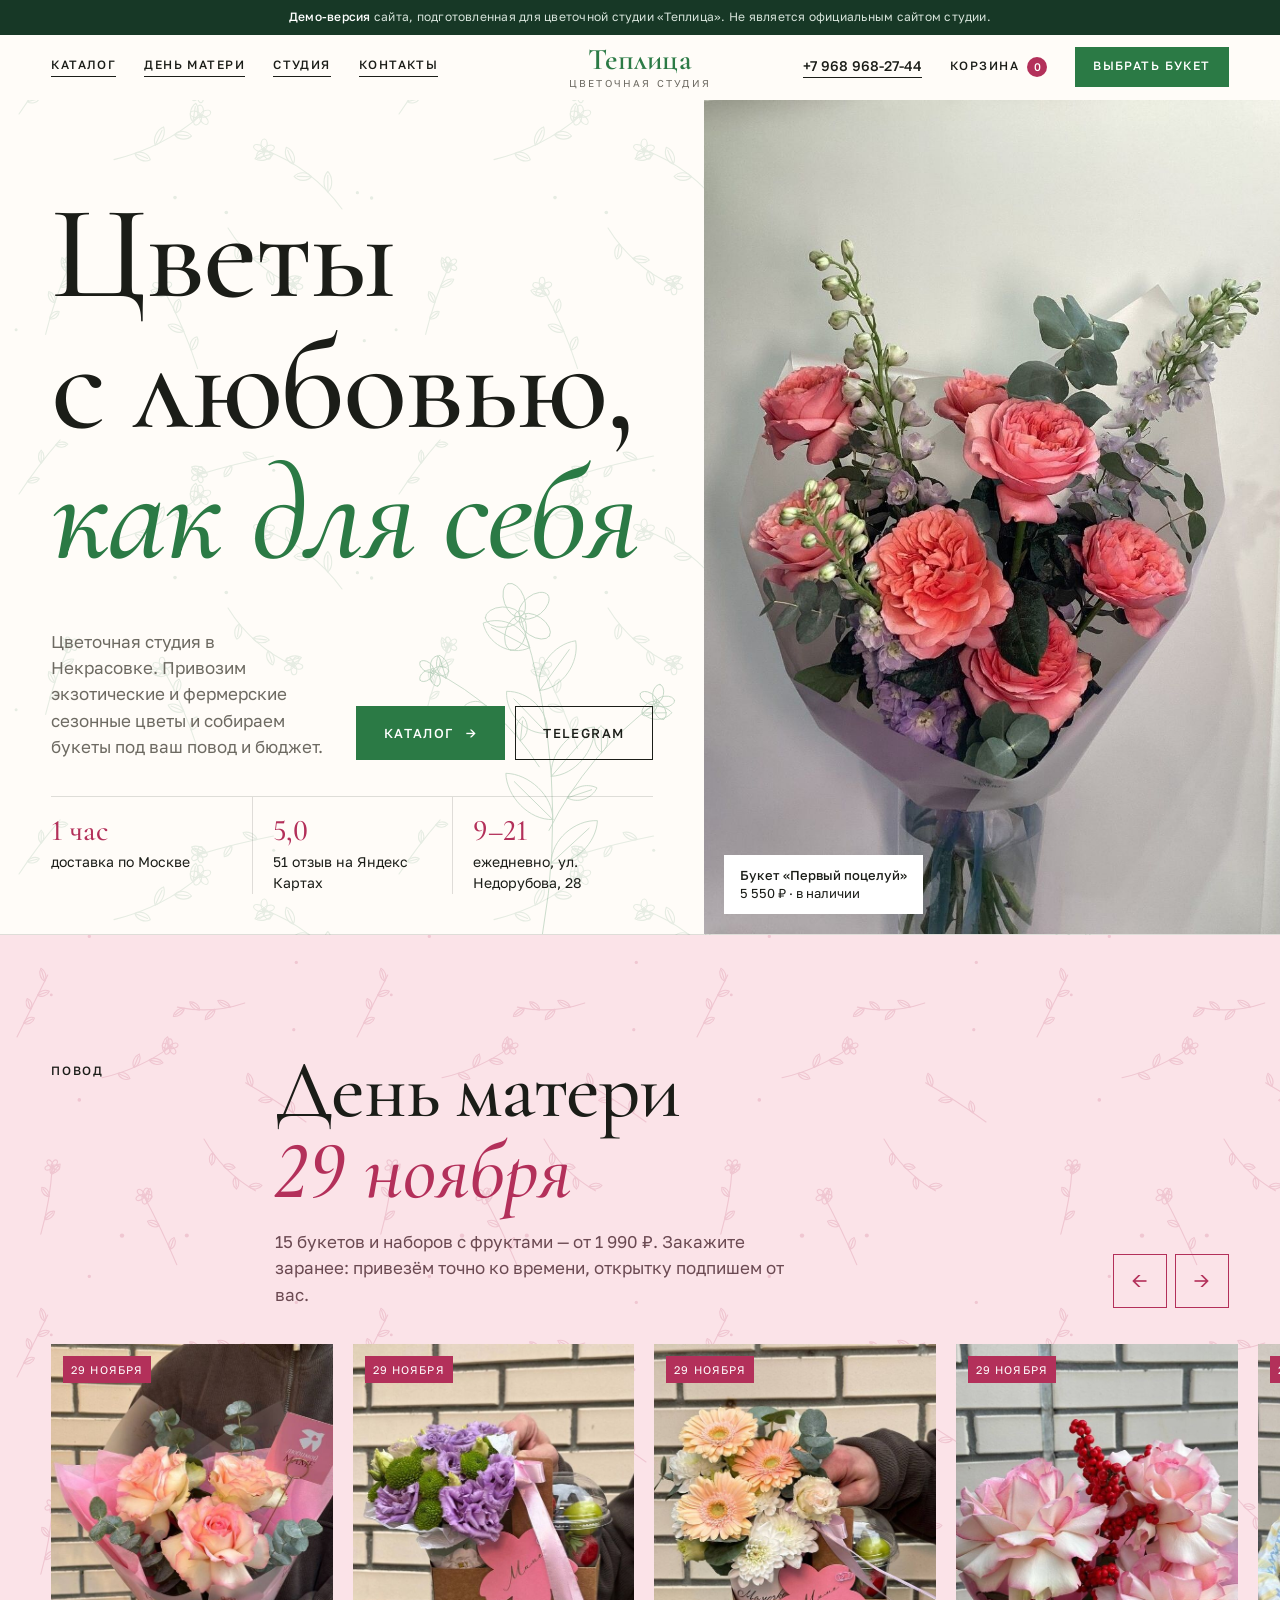
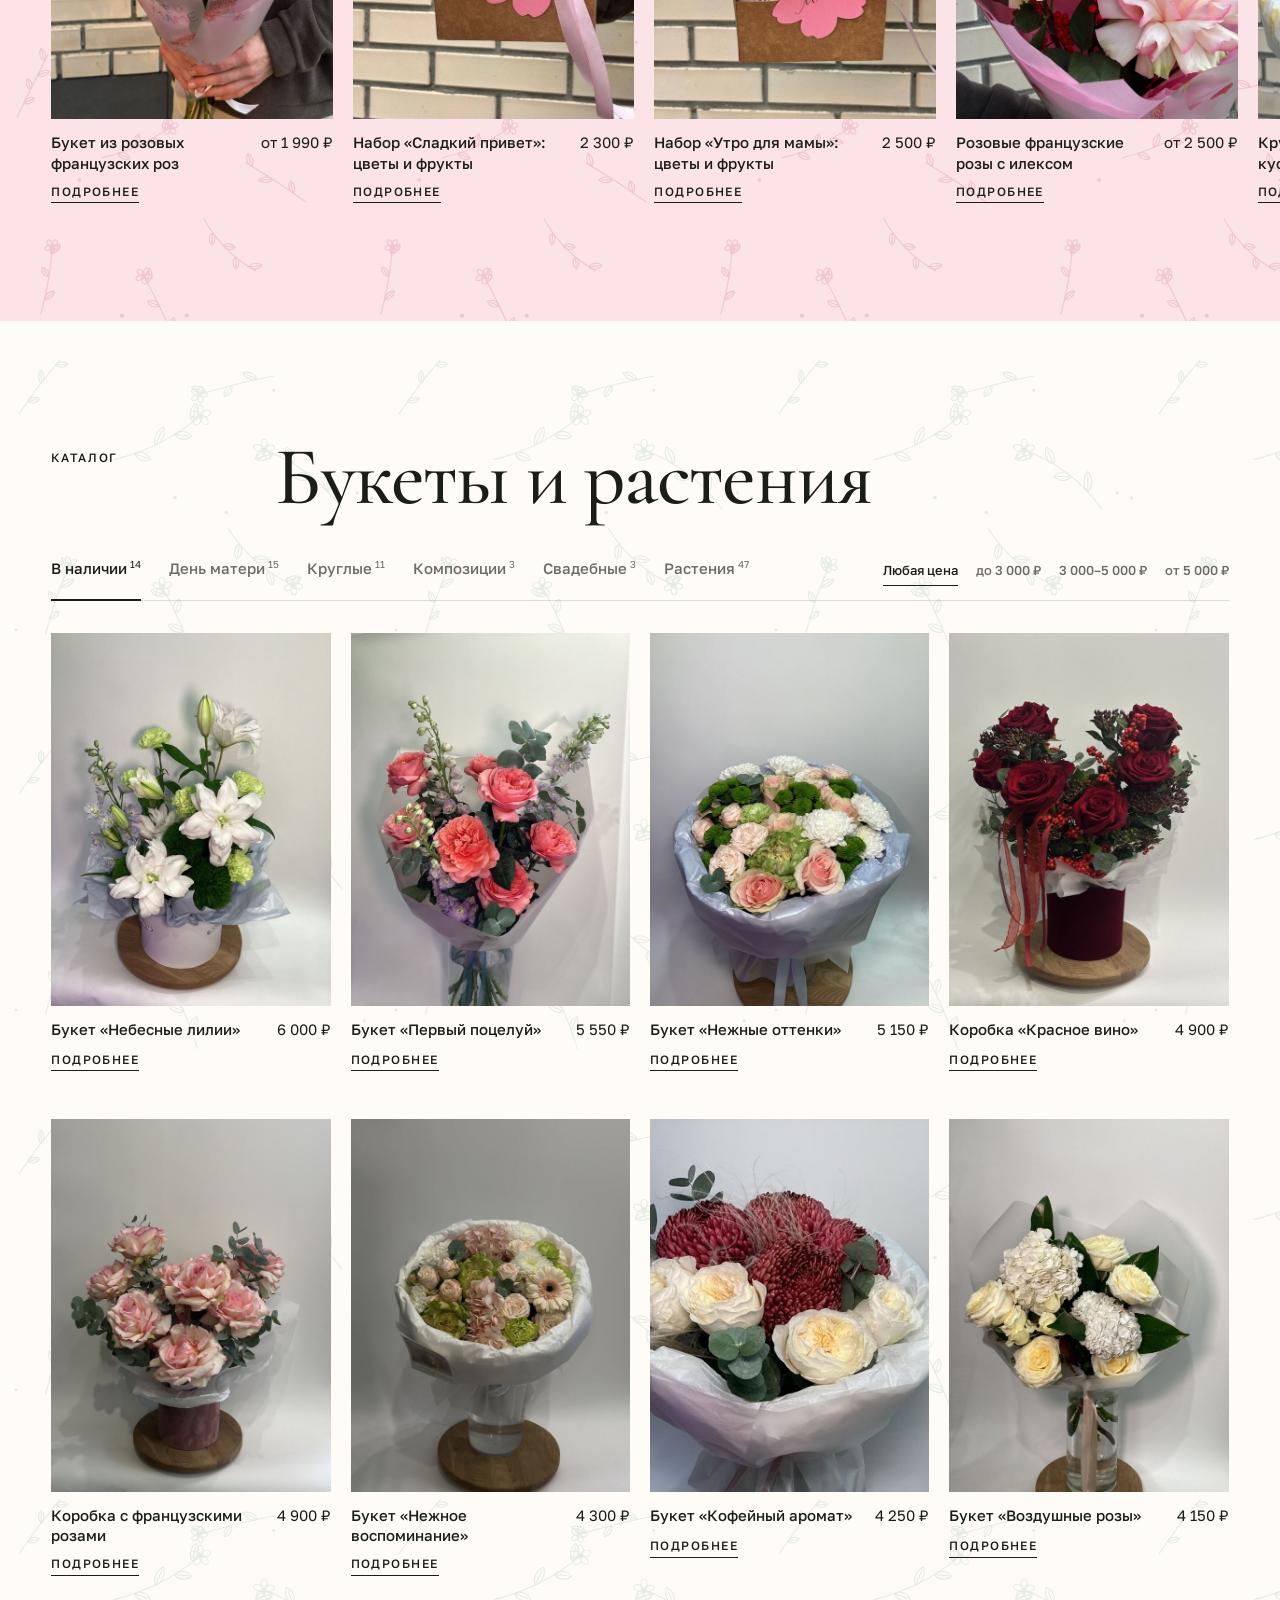
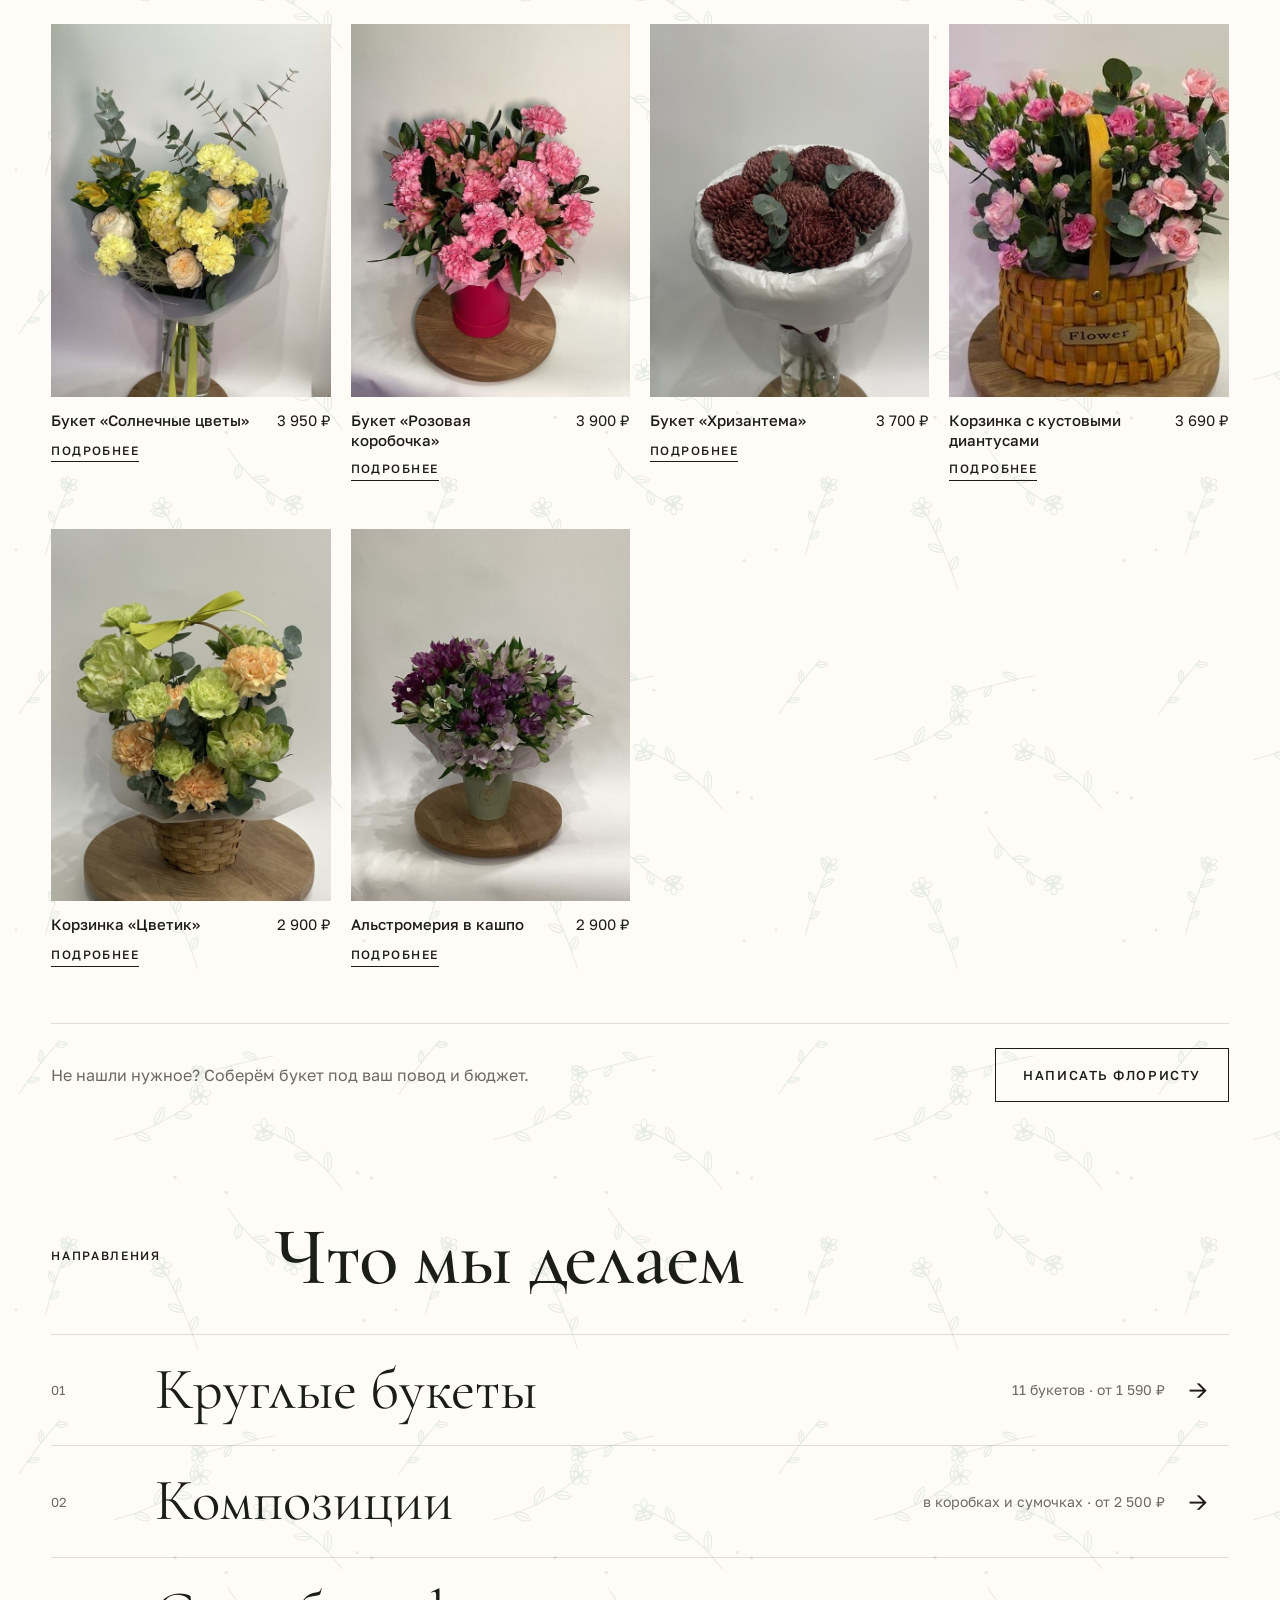
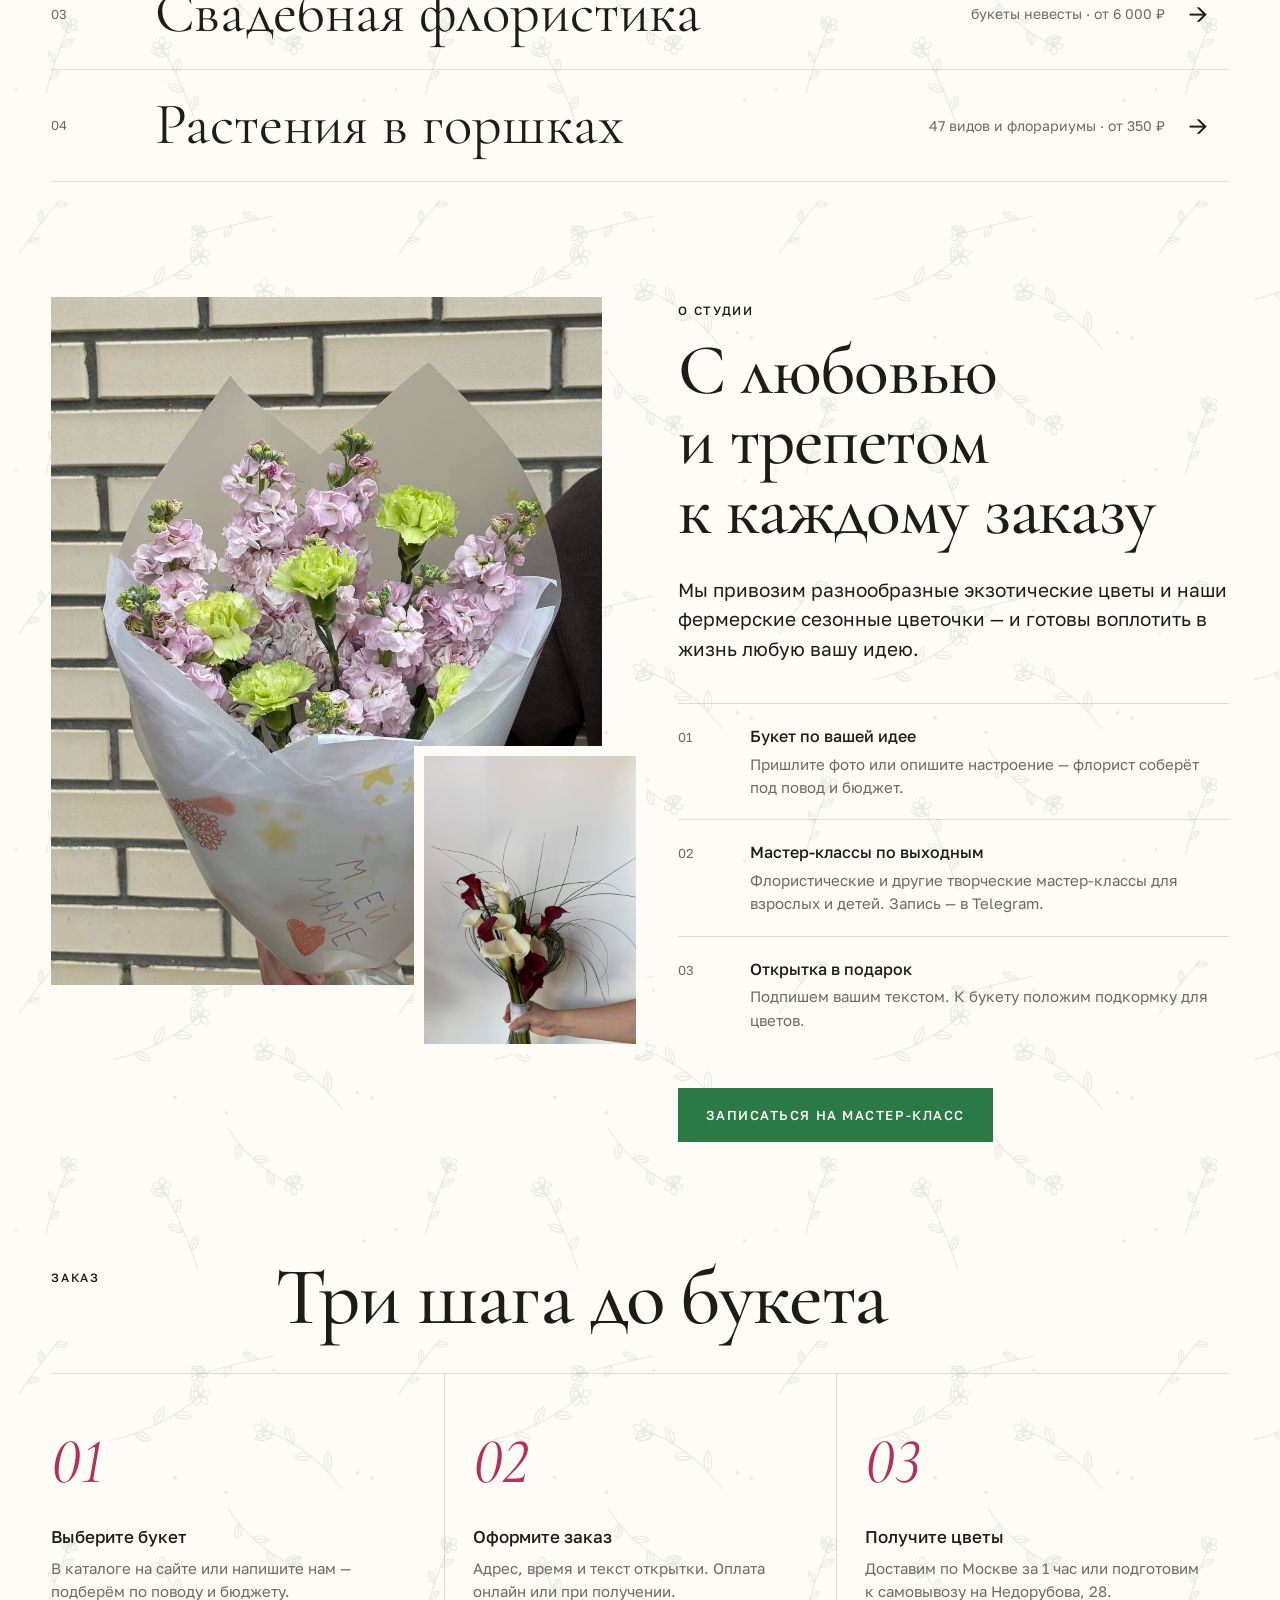
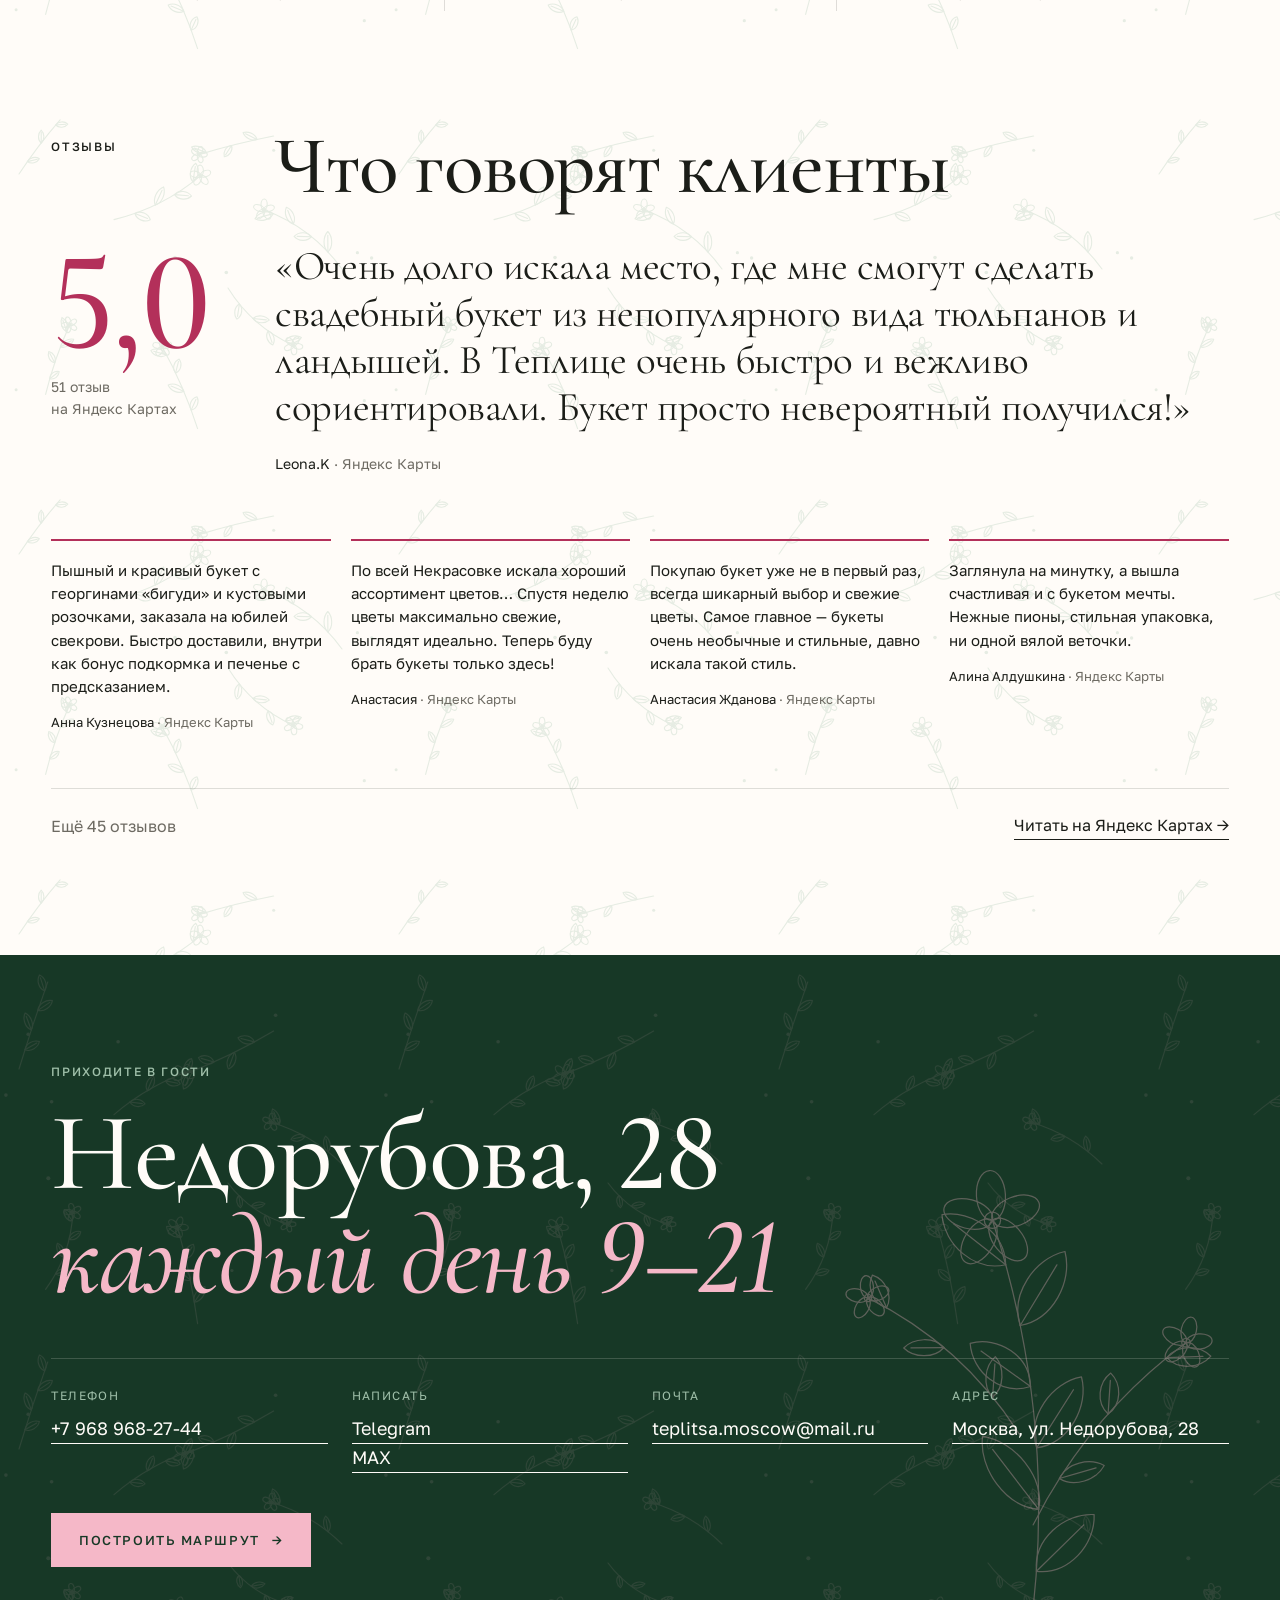
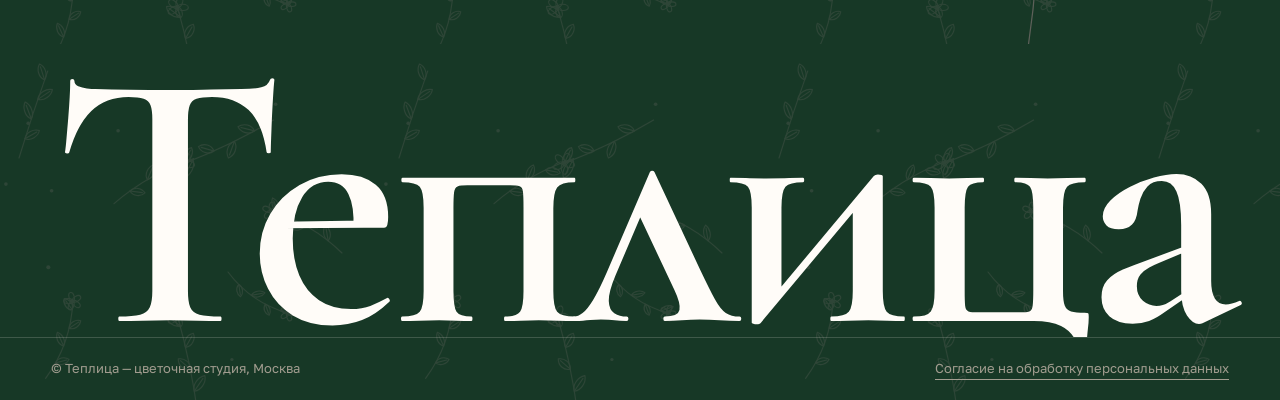
==== commit 3085b567: "Audit fixes: faster first load, sharper hero, a11y, typos - Load only two Mother's Day photos eagerl" ====
--- a/index.html
+++ b/index.html
@@ -11,6 +11,8 @@
 <meta property="og:image" content="https://suvkovivan-cpu.github.io/telpica/img/cf590f4fdb6bf0af6410e1709a60d839f3ecc6a0c.jpg">
 <meta name="theme-color" content="#fffcf8">
 <link rel="icon" href="logo.jpg">
+<link rel="preload" as="image" href="img/hd/cf590f4fdb6bf0af6410e1709a60d839f3ecc6a0c.jpg" media="(min-width: 961px)" fetchpriority="high">
+<link rel="preload" as="image" href="img/cf590f4fdb6bf0af6410e1709a60d839f3ecc6a0c.jpg" media="(max-width: 960px)" fetchpriority="high">
 <link rel="preconnect" href="https://fonts.googleapis.com">
 <link rel="preconnect" href="https://fonts.gstatic.com" crossorigin>
 <link href="https://fonts.googleapis.com/css2?family=Cormorant+Garamond:ital,wght@0,500;0,600;1,500&family=Golos+Text:wght@400;500;600&display=swap" rel="stylesheet">
@@ -21,7 +23,7 @@
 <style>
 /* ================================================================
    НАСТРОЙКИ
-   --hero-photo  фото на обложке
+   --hero-photo  фото на обложке (компьютер), --hero-photo-mobile — для телефона
    --paper       основной фон страницы
    --blush       розовый фон блока «День матери»
    --berry       малиновый акцент
@@ -29,7 +31,8 @@
    --forest      тёмно-зелёный фон контактов
    ================================================================ */
 :root{
-  --hero-photo: url("img/cf590f4fdb6bf0af6410e1709a60d839f3ecc6a0c.jpg");
+  --hero-photo: url("img/hd/cf590f4fdb6bf0af6410e1709a60d839f3ecc6a0c.jpg");
+  --hero-photo-mobile: url("img/cf590f4fdb6bf0af6410e1709a60d839f3ecc6a0c.jpg");
   --paper:#fffcf8;
   --paper-2:#f4ece4;
   --ink:#1b1d18;
@@ -112,7 +115,7 @@
 .hero-r figcaption b{display:block;font-weight:500}
 @media(max-width:960px){
   .hero{grid-template-columns:1fr;min-height:0}
-  .hero-r{order:-1;min-height:68vw;max-height:560px}
+  .hero-r{order:-1;min-height:68vw;max-height:560px;background-image:var(--hero-photo-mobile)}
   .hero-l{padding-top:36px;gap:32px}
   .hero-sub{grid-template-columns:1fr}
   .facts b{font-size:24px}
@@ -350,7 +353,7 @@
 </style>
 </head>
 <body>
-<div class="demo" role="note"><b>Демо-версия</b> сайта, подготовленная для цветочной студии «Теплица». Не является официальным сайтом студии.</div>
+<aside class="demo" aria-label="Демо"><b>Демо-версия</b> сайта, подготовленная для цветочной студии «Теплица». Не является официальным сайтом студии.</aside>
 
 <header class="hd" id="hd">
   <div class="w">
@@ -447,8 +450,8 @@
 <section id="studio">
   <div class="w studio">
     <div class="studio-img rv">
-      <img src="img/ybcfb81b34ea0ee4bcf37ac83d75a29b044f694b9.jpg" alt="Букет с маттиолой в руках флориста" loading="lazy">
-      <img class="small" src="img/cf113a49719eeffc691e3a2c20920d04bde3c671a.jpg" alt="Свадебный букет из калл и берграсса" loading="lazy">
+      <img src="img/hd/ybcfb81b34ea0ee4bcf37ac83d75a29b044f694b9.jpg" alt="Букет с маттиолой в руках флориста" loading="lazy">
+      <img class="small" src="img/hd/cf113a49719eeffc691e3a2c20920d04bde3c671a.jpg" alt="Свадебный букет из калл и берграсса" loading="lazy">
     </div>
     <div class="rv">
       <span class="label">О студии</span>
@@ -501,8 +504,6 @@
   </div>
 </section>
 
-</main>
-
 <section class="ct" id="contacts">
   <div class="w">
     <span class="label">Приходите в гости</span>
@@ -516,6 +517,9 @@
     <a class="btn" href="https://yandex.ru/maps/org/202014402815/">Построить маршрут <span class="ar">→</span></a>
   </div>
 </section>
+
+</main>
+
 <footer class="ft">
   <div class="wordmark" aria-hidden="true">Теплица</div>
   <div class="w"><span>© Теплица — цветочная студия, Москва</span><a class="link" href="https://teplica.posiflora.com/teplitsa_moscow/agreement">Согласие на обработку персональных данных</a></div>
@@ -524,7 +528,7 @@
 <dialog class="dlg pd" id="pd" aria-labelledby="pd-title">
   <button class="x" type="button" aria-label="Закрыть" data-close>×</button>
   <div class="pd-in">
-    <div class="gal"><div class="gal-main" id="gal"></div><div class="dots" id="dots"></div><div class="thumbs" id="thumbs"></div></div>
+    <div class="gal"><div class="gal-main" id="gal" tabindex="0" aria-label="Фото букета, листайте"></div><div class="dots" id="dots"></div><div class="thumbs" id="thumbs"></div></div>
     <div class="pd-info">
       <h3 id="pd-title"></h3>
       <div class="pd-price" id="pd-price"></div>
@@ -639,7 +643,7 @@
 </nav>
 
 <script>
-const ITEMS = [{"c":"box","t":"Композиция в бархатной коробке BIG SIZE","p":6900,"ph":["cd1f74198c31adfd1d96bcf6968af76bb69d698b1"],"f":0,"id":"5333f16b-4ab9-4983-80e3-12b99af87e0b","ty":"specifications","d":"Композиция на флористической губке с сезонными свежесрезанными цветами - лучшее решение в качестве подарка для важных и близких нам людей. \nУход за композиции намного проще, чем за букетом - не нужно ничего вытаскивать и подрезать, нужно лишь подливать в губку раз в день/два воды."},{"c":"box","t":"Нежная сумочка с розой и хризантемой","p":2800,"ph":["b0fb8206b45b5d6305ae40203f361f7f5f4d37763","x7adcf5d670e60b2733b38c6acb0e20b32eb1d0b7"],"f":0,"id":"aa143c2e-2adf-44dd-a421-1413c78f6c15","ty":"specifications","d":"Нежная сумочка с кустовой розой, танацетумом и хризантемой."},{"c":"box","t":"Нежная элегантная сумочка","p":2500,"ph":["ycab428e12fc50c50fcfd50c1138afd1d98f21615"],"f":0,"id":"7e1ef451-8a14-49e7-88b4-ef4cc775e50f","ty":"specifications","d":"Композиция в сумочке на флористической губке со светлыми цветами: белая гортензия, розы, диснтусы и зелень малины."},{"c":"mom","t":"Букет с кустовой розой, хризантемой и диантусами","p":3900,"ph":["c39f76c8a9bfae9dbec79a01776e1ae9882e87c07"],"f":0,"id":"933583a3-82bd-4e65-b1b2-b5f45b778746","ty":"specifications","d":"Сборный букет из разных цветов: кустовой розы, стойкой хризантемы и диантусов в нежной упаковке. \nНапишите нам, если хотите изменить упаковку или цвет ленты, и мы обязательно учтем Ваши пожелания."},{"c":"mom","t":"Ароматная маттиола","p":3900,"ph":["ybcfb81b34ea0ee4bcf37ac83d75a29b044f694b9","c28d87b9b61dddbecb273be0aca35bcb1e98db8b1"],"f":1,"id":"d31a11cc-e86d-4df1-9dd2-a460fa397069","ty":"specifications","d":"Букет из маттиолы и диантусов ко Дню матери а лимитированной упаковке к празднику!\nКраснодарская маттиола обладает тонким ароматом и нежным цветов - отлично подходит в качестве подарка для мамы или бабушки.","v":[{"l":"7 шт","p":3900},{"l":"11 шт","p":5700}]},{"c":"mom","t":"«Осенний лес»: хризантема бигуди и французская роза","p":3900,"ph":["y05e3d6d473f6dc86660350df393d4ce53afe7410","a02f3495931125650657920d23ea05483c78e03d5","xe80dda14a515115a6f62ce934ac49f706a6ac6ce"],"f":0,"id":"e61a2df6-d96e-45bc-8ef3-fd30cdaf1768","ty":"specifications","d":"Осенний круглый букетик с розовой французской розой и одноголовыми хризантемами Бигуди. \nДополняется диантусамм и сезонной зеленью. \nБукет ко Дню Матери оформлен в тематической упаковки праздника. Предложение ограничено!"},{"c":"mom","t":"Яркий букет с кустовой хризантемой и диантусами","p":3900,"ph":["zeaead9e59d8ead456d79bb5a2af548ffed31a6d9","c5d078e68c2048107715388ae46c9caf16ae38ef5"],"f":1,"id":"f830f9d8-f425-431b-b7af-bddc5a278bc1","ty":"specifications","d":"Яркий, стойкий букет с кустовой хризантемой и розовыми диантусами с добавлением эвкалипта. Напишите нам, если желаете заменить упаковку или добавить другую ленту, и мы обязательно учтем ваши пожелания.","v":[{"l":"S (как на фото)","p":3900},{"l":"M","p":4800},{"l":"L","p":5600}]},{"c":"mom","t":"Монобукет из хризантемы бигуди","p":3800,"ph":["x06d8dd94615c302f964f88e46b4b71da437c8eed","a1e4bf8cd39865af0b4b473da77f518a1c995a13c","aa182322afb1d9da1878919f2fa86a1cb20d326d0"],"f":1,"id":"0329ea48-3177-4466-bb23-2d02a65ac899","ty":"specifications","d":"Моно букет из хризантемы Бигуди - незаменимая осенняя классика. Стойкие, красивые и благородные цветы радуют на любой праздник: день рождения, юбилей, годовщина или даже День Матери. \nВыберите свой размер букета и сделайте заказ к любому празднику! Успейте порадовать себя и близких сезонными цветами!","v":[{"l":"7 шт","p":3800},{"l":"11 шт","p":5600},{"l":"15 шт","p":7700}]},{"c":"mom","t":"Лесная поляна","p":3700,"ph":["ae9135d1afd14978b8b2b9daf1b79dfac5a72cc54"],"f":0,"id":"d571dc99-3f2f-4ea6-82b4-28305e587221","ty":"specifications","d":"Лесная поляна - корзина с самыми стойкими цветами, которая будет радовать получателя очень долго. В составе кустовые диантусы и ароматный эвкалипт."},{"c":"mom","t":"Круглый букет из розовых французских роз","p":3500,"ph":["y778dc32d2fbd39ece4315270f9395a7f74ee2175","beadf5fe95e956019ae286de3075c6b34f06a2b17"],"f":1,"id":"8286c0ea-c6e8-4f2e-b092-03fa24d4fede","ty":"specifications","d":"Классический круглый букет из розовых роз. \nСтандартно идет в обычной упаковке, для заказа букета в упаковке ко Дню матери, напишите в комментариях заказа, пожалуйста, и мы обязательно учтем ваши пожелания.","v":[{"l":"7 шт","p":3500},{"l":"11 шт","p":4800}]},{"c":"mom","t":"Монобукет розовых диантусов","p":3200,"ph":["a3c8b728ad31a25266f36594d631f1763faf9b894","aebb1050f4044b37ab034fcb748690fca0f1f1acc"],"f":1,"id":"5a4fce91-4402-4278-be08-9920b12de885","ty":"specifications","d":"Моно букет из нежных диантусов в фирменной лимитированной упаковке ко Дню Матери - стойкие и в то же время красивые цветы будут радовать своих получателей очень долго, а уникальная упаковка усилит эмоции от подаренного букета. По запросу можем заменить упаковку и цвет ленты, напишите в комментариях к заказу о своих пожеланиях и мы учтем их.","v":[{"l":"15 шт","p":3200},{"l":"19 шт","p":3990},{"l":"25 шт","p":5000}]},{"c":"mom","t":"Букет с кустовой хризантемой и ромашками","p":3100,"ph":["zd77070145a17309516a6aea5c1c888d0aa1ec746","zfd243f932018e2ef35d8624132002655a74fd96a"],"f":1,"id":"42214ad3-bf19-4dd2-a8d8-b0bdc17d2313","ty":"specifications","d":"Нежный букет с кустовой хризантемой и ромашками в лимитированной упаковке ко Дню матери! Закажите букетик и добавьте открытку для мамы или бабушки в честь праздника!","v":[{"l":"S (на фото)","p":3100},{"l":"M","p":3900},{"l":"L","p":5100}]},{"c":"mom","t":"Французские алые розы с илексом","p":2950,"ph":["x0168dcf8f8f116bd1e22ecaa56945aaae9976b34","a40a951419a622c984cddbf448fce62bbb0289d2b"],"f":1,"id":"40e1fdf2-5418-4fc2-8073-54cb8a595249","ty":"specifications","d":"Самые стойкие розы сорта Нина в сочетании с красными ягодами Илекса - необычное и красивое сочетание, которое можно выбрать в подарок для самых близких и любимых. \nВыбирайте свой размер букета и оформляйте заказ к любому вашему празднику: День Матери, юбилей, день рождения или годовщина! \nНа фото представлены два размера","v":[{"l":"5 шт","p":2950},{"l":"7 шт","p":3700},{"l":"9 шт","p":4590}]},{"c":"mom","t":"Круглый букет из кустовой хризантемы","p":2900,"ph":["c43f104e352a17b7c18ce859d13a294c76128470a","ac983491e42d3976d8d2bce7e31630487dcb1b516"],"f":1,"id":"d8e78948-2c9b-475d-8967-fea548261b09","ty":"specifications","d":"Нежный букет из стойкой кустовой хризантемы с добавлением эвкалипта в лимитированной упаковке ко Дню Матери. Универсальный и самый стойкий букет из всей коллекции.","v":[{"l":"S","p":2900},{"l":"M","p":3400},{"l":"L","p":4100}]},{"c":"mom","t":"Набор «Утро для мамы»: цветы и фрукты","p":2500,"ph":["y51f963be974462c754fa339b2a8317a57cf0839f","cd2e18beb207b6000ef90568989af1851d30c92be"],"f":0,"id":"6b258e9d-6b60-4923-af8c-88480a4b2950","ty":"specifications","d":"Отличный подарок ко Дню матери: набор, в котором сразу и цветы и фрукты! \nВ одной переноске два стаканчика: один стаканчик с композицией на флористической губке, другой стаканчик со свежими фруктами."},{"c":"mom","t":"Розовые французские розы с илексом","p":2500,"ph":["b73b022d3c9e1e2f4c35c180d5346fcd436e25156","zb2d36650bdcefae2cba8695c44c3a65d746dc08d"],"f":1,"id":"796a9a6b-96ce-42eb-952f-ba454ba77340","ty":"specifications","d":"Большие бутоны этих роз не оставят никого равнодушным, а яркий Илекс добавляет этому сочетанию акцент! Выберите свой размер и сделайте заказ ко Дню Матери. \nВ большом размере количество Илекса больше, поэтому цена зависит не только от количества роз в составе букета.","v":[{"l":"3 шт","p":2500},{"l":"5 шт","p":3100},{"l":"7 шт","p":4100}]},{"c":"mom","t":"Набор «Сладкий привет»: цветы и фрукты","p":2300,"ph":["b058551e560b2d2c5eae3c4b2557962e9f0411819","xfe95c99558ae11c6af49f64d617fdc74559b786d"],"f":0,"id":"6cf22b5a-9fdb-4602-9630-f68454a3e28c","ty":"specifications","d":"Отличный подарок ко Дню матери: набор, в котором сразу и цветы и фрукты! \nВ одной переноске два стаканчика: один стаканчик с композицией на флористической губке, другой стаканчик со свежими фруктами."},{"c":"mom","t":"Букет из розовых французских роз","p":1990,"ph":["xb9d6e8ca19ace5ceebae51703097116227beeb17"],"f":1,"id":"3ec6ce53-f5a2-4304-b9dc-1bfdbf02e2ad","ty":"specifications","d":"Классический букет из нежных розовых роз с крупными бутонами - кажется, лучший вариант для нежных получателей. \nСтойкие розы из Эквадора долго радуют и дарят незабываемые эмоции. \nБукет из коллекции ко Дню матери идет в лимитированной упаковке. \nВыберите свой размер букета и сделайте заказ.","v":[{"l":"3 шт","p":1990},{"l":"5 шт","p":2600},{"l":"9 шт","p":4100}]},{"c":"plant","t":"Монстера большая","p":9700,"ph":["x3538b84c9bd5a1930f6cdf24cd468238ceeb91f4"],"f":0,"id":"fwr-48d4f774-6df9-440f-9a6c-369619b77998","ty":"products","d":""},{"c":"plant","t":"Монстера Вариегата","p":7900,"ph":["a42f934268510467f50abb62850b2dd2fb6a67a62"],"f":0,"id":"fwr-c629bdf0-e7e8-4716-b93c-ce59d530cbd5","ty":"products","d":""},{"c":"plant","t":"Флорариум «Горная речка»","p":3990,"ph":["b50e8883b73ab4fbdbd1e47e140a0c77f1c3c518b"],"f":0,"id":"fwr-7cbfe593-8370-469e-898d-7bc6de6c375b","ty":"products","d":""},{"c":"plant","t":"Флорариум «Грибная поляна»","p":3990,"ph":["ae16e34bae37467ab0b3f2362bb28888897617277"],"f":0,"id":"fwr-ebe14ec3-a902-4dff-8fe0-88681e127da8","ty":"products","d":""},{"c":"plant","t":"Флорариум «Скалы у моря»","p":3990,"ph":["a762442598b34eb3586cdfe43ff7104d10958c622"],"f":0,"id":"fwr-ed071a6a-271f-4531-ba10-ed743bb9a34e","ty":"products","d":""},{"c":"plant","t":"Непентес","p":3900,"ph":["ye0c10589238afa0e1c2cceac3bb2187cb66a7391"],"f":0,"id":"fwr-485af72f-7925-4718-b35f-179e08683b95","ty":"products","d":""},{"c":"plant","t":"Сансевиерия Футура","p":3500,"ph":["x3145f6d745399f7e14d33cb2373165549acd6b51"],"f":0,"id":"fwr-26aea614-f690-44cc-bef5-a2b270167066","ty":"products","d":""},{"c":"plant","t":"Лабизия","p":3500,"ph":["a1cee25259d900c64ac8586f1f44fd232bc46a56a"],"f":0,"id":"fwr-6b991cce-8f78-4869-a2c3-fddc03c8877b","ty":"products","d":""},{"c":"plant","t":"Рипсалис кашпо","p":3490,"ph":["xf2244849993b3814d859320ce7c9bfaea46bad14"],"f":0,"id":"fwr-461022f3-0255-4362-af15-437542f0144a","ty":"products","d":""},{"c":"plant","t":"Фаленопсис (орхидея) средняя","p":3300,"ph":["xa56114884a925afce3f6227e4e965c619a36917f","c33ce26f9a532d05ae4846dfa4c5e8b2be596c9e1"],"f":0,"id":"fwr-bcc34fd2-83d5-416a-b7fa-74ef67eb34ab","ty":"products","d":""},{"c":"plant","t":"Канна","p":3200,"ph":["acde2ce7ef10a765c197e99accbcdc4ca94e36234"],"f":0,"id":"fwr-1b7cf4a8-e829-492e-9e5e-03b730305732","ty":"products","d":""},{"c":"plant","t":"Замиокулькас","p":3200,"ph":["y2a6f9ef1af1fc12152d08fa8d1d3aec26169c8a2"],"f":0,"id":"fwr-71c4b20e-4935-4238-a670-620c15614567","ty":"products","d":""},{"c":"plant","t":"Спатифиллум Даймонд","p":2900,"ph":["y09d915c3cb5c6487c23796df0fde95c876e5fae5"],"f":0,"id":"fwr-36c2cc5c-dede-4ea3-9866-5813d279ceb1","ty":"products","d":""},{"c":"plant","t":"Мухоловка","p":2900,"ph":["c0730b9e85514e625e71f08c702dc88f59e698351"],"f":0,"id":"fwr-6e132d93-d831-464c-b89f-0c6c7a9269b6","ty":"products","d":""},{"c":"plant","t":"Антуриум рейнбоу в горшке","p":2900,"ph":["z408b1ec6e994534796dc1d3dbd00a5dd6896ed8f"],"f":0,"id":"fwr-bb1f8b31-8748-432c-b7a9-f9e481f46b4f","ty":"products","d":""},{"c":"plant","t":"Аглаонема розовая","p":2800,"ph":["z8d2881e893087edc049eeb7d153275ea05914ffa"],"f":0,"id":"fwr-0c1c05d3-36c2-464b-a445-e35b4067dc9a","ty":"products","d":""},{"c":"plant","t":"Каладиум","p":2500,"ph":["x1f48edb61577aedde2c43aa2a6b2434ffc65da7f"],"f":0,"id":"fwr-3bf05d86-08ed-40bd-bd35-116c31fa5510","ty":"products","d":""},{"c":"plant","t":"Аглаонема","p":2500,"ph":["ac443c3d2e266cd094d01ca0105549cdfc0a6c771","y060451a71c893c9e646bc1899adaf34b94ebbb7e"],"f":0,"id":"fwr-80e148c3-3ef0-4c17-937a-9760a263c892","ty":"products","d":""},{"c":"plant","t":"Монстера","p":2450,"ph":["a380b12421560679f477013bff26ba554c3e4244f"],"f":0,"id":"fwr-06528c7f-bf8d-4e87-a260-9bc5fac436d0","ty":"products","d":""},{"c":"plant","t":"Фикус эластика","p":2400,"ph":["z84ee54583be17596f9703043dff6ab5b3c834bd6"],"f":0,"id":"fwr-ab9676ec-918a-460f-bda6-b7696d461be5","ty":"products","d":""},{"c":"plant","t":"Шеффлера Нора","p":2200,"ph":["c76100a1339de9200da9791b474d844e5dd1d11d0"],"f":0,"id":"fwr-28a264c6-1303-47e6-915a-c3690870da46","ty":"products","d":""},{"c":"plant","t":"Папоротник нефролепис","p":2100,"ph":["ba0dff7e5f49320b7a25c1a4e33929fae9db04cc6"],"f":0,"id":"fwr-3586a29d-97cd-45de-9647-8290399e5490","ty":"products","d":""},{"c":"plant","t":"Антуриум в горшке","p":2100,"ph":["zc2914dfc4701efe0a86cd228b8dff78b7acbe583","a019403c8cfe28072785c370aaf6c26d249cc0448","b654b8a38b7d710f68a34f6bc651581dd9fb10218"],"f":0,"id":"fwr-7201fc47-0884-46bf-b8c6-f115ea395ea9","ty":"products","d":""},{"c":"plant","t":"Кофе аравийский","p":1800,"ph":["c0947c240f7d0b9213d6ea9883e30295c427b29ed"],"f":0,"id":"fwr-1738df72-38ea-48a9-94cc-d2dedf61cd2e","ty":"products","d":""},{"c":"plant","t":"Алоказия зебрина","p":1800,"ph":["b9328e8e2014baf69652ffc7fa268bd8470c78316","b491319e3028dbd55c2bc236f84a1a4bb7cca0b7d"],"f":0,"id":"fwr-fe18f53e-5185-4db4-b606-34a318ef8225","ty":"products","d":""},{"c":"plant","t":"Асплениум","p":1700,"ph":["z0a421daa4b2db4b5d3e54cc19b516aa1aa83d951"],"f":0,"id":"fwr-cbeefc79-3803-4b7b-8edf-d712326c283f","ty":"products","d":""},{"c":"plant","t":"Хойя","p":1550,"ph":["c6864d521ed8c76720bbe3bfd5ee7d3c6eb85ce07"],"f":0,"id":"fwr-29eba283-24f6-4744-ae5b-3cf3f2ffa02e","ty":"products","d":""},{"c":"plant","t":"Сансевиерия Ханни","p":1500,"ph":["c97b2967893c1b607a09a70c8635eebd9ac946112"],"f":0,"id":"fwr-a9f04b13-cbe0-4766-a1ef-b1a1bf439020","ty":"products","d":""},{"c":"plant","t":"Традесканция пурпурная","p":1500,"ph":["c4a72254c99cf654c9561dec0b1fa05d519a88c5b"],"f":0,"id":"fwr-c5fbb176-c60a-4a25-a490-6ec28e478b84","ty":"products","d":""},{"c":"plant","t":"Хедера (плющ)","p":1350,"ph":["x4c7e6bdacd191334c22dbd76517c12ed7f47050c","z357b2c4f7c6d0839e6e826dac23d6f95771803f9"],"f":0,"id":"fwr-6c89bb69-d804-44bb-8aab-57ab829b46e8","ty":"products","d":""},{"c":"plant","t":"Драцена","p":1300,"ph":["x6bfc71d77e2fb20e2fcab45e5200568002e4a8ca"],"f":0,"id":"fwr-1404d03d-4356-481a-b872-b8dd0820e952","ty":"products","d":""},{"c":"plant","t":"Жасмин","p":1300,"ph":["y9339d0d185d4381024dfcba47e80c42b766e4c5a"],"f":0,"id":"fwr-8ef666b5-45c0-44e1-8150-365d9b5c814e","ty":"products","d":""},{"c":"plant","t":"Филодендрон красноватый","p":1300,"ph":["z39e0be8ed67790f694d8a0d0e7ce29fdf1dfe1bb"],"f":0,"id":"fwr-fe126fee-8416-40e2-b030-1bcdf20d7cf0","ty":"products","d":""},{"c":"plant","t":"Роза в горшке","p":1200,"ph":["x72bb4bd45fa9b136a30bf70a72a8971a9b2dc8ce"],"f":0,"id":"fwr-4ace4ae7-e0b3-4e2d-b891-999dc33b7a87","ty":"products","d":""},{"c":"plant","t":"Хлорофитум","p":1100,"ph":["x963ddad39eb8df87c758e3dcf24dd571280ddee5"],"f":0,"id":"fwr-b39f4b07-8880-44dc-bc22-e01a36961af9","ty":"products","d":""},{"c":"plant","t":"Спатифиллум маленький","p":990,"ph":["y772dc353caf259e0b16d67b76b2643c661fa7cd1"],"f":0,"id":"fwr-d15d8cda-c39c-41e5-9b9d-9138b31182fe","ty":"products","d":""},{"c":"plant","t":"Хлорофитум Бонни","p":990,"ph":["xefdbdef34724607cb54ef3d79d81ad7742a99bb1"],"f":0,"id":"fwr-e6c404c0-3393-42b5-9456-8cabb5803be9","ty":"products","d":""},{"c":"plant","t":"Седум","p":950,"ph":["x30979bc7278e2ede53fad3b97f0386b8b7c425a9"],"f":0,"id":"fwr-aad7927c-8fd1-4127-9d99-aca11058689c","ty":"products","d":""},{"c":"plant","t":"Седум Ангелина","p":950,"ph":["b67415f7fa8e01b285eeb34c17362cc263766103e"],"f":0,"id":"fwr-f1f609ca-6aa8-4380-9430-39b41f87b828","ty":"products","d":""},{"c":"plant","t":"Пеперомия Колумелла","p":850,"ph":["ye3e97e103e9f51510637085bc6937da42c80d996"],"f":0,"id":"fwr-38a90942-1619-445e-8788-14e4d7a7d8fb","ty":"products","d":""},{"c":"plant","t":"Гипоэстес листоколосниковый","p":850,"ph":["z398e2f66bdac181b5537718f35dc27dc430cb172"],"f":0,"id":"fwr-93784910-a9bc-4590-8536-f09659917611","ty":"products","d":""},{"c":"plant","t":"Хавортия","p":850,"ph":["c08a7b56d9738ad14444418c665bd34d986940e56"],"f":0,"id":"fwr-d357681f-c836-4f6b-9f41-8f3f39b1fff7","ty":"products","d":""},{"c":"plant","t":"Колеус","p":740,"ph":["zcf751c87fe941abc953d883bc4dd742237be6d96"],"f":0,"id":"fwr-a1bd4ff4-3d3e-43e3-a35f-96898f916b40","ty":"products","d":""},{"c":"plant","t":"Пилея пеперомиевидная","p":680,"ph":["c97b488ac3aab503ddf8a3f9a9a0266683ea9cdd8"],"f":0,"id":"fwr-f912452a-0869-40dd-81ad-2c240528a6d4","ty":"products","d":""},{"c":"plant","t":"Пилея нежная","p":550,"ph":["c677a36dbedd5d9add09f595fea3db2663ebc528a"],"f":0,"id":"fwr-3ba4d4df-28c3-4a6b-8f1f-dfff0b4f8131","ty":"products","d":""},{"c":"plant","t":"Суккуленты микс","p":350,"ph":["xa0c62a5af24e3475699c2c99e7e6eadc10299daa"],"f":0,"id":"fwr-16a9c5d6-12eb-4d1e-a0ff-40bfb2ce70b9","ty":"products","d":""},{"c":"plant","t":"Кактусы микс","p":350,"ph":["af3353e9a2e71e17391f0574614a933a2061fb409","adf5d8f8bbab9f6bfbd923111214488f2013a4d5f"],"f":0,"id":"fwr-dec97381-7e99-469a-bae4-173fe85e9ad3","ty":"products","d":""},{"c":"round","t":"Белый букет «Невеста»","p":6250,"ph":["ze4e0a696238565491c07af8e18cabf9f80777483"],"f":0,"id":"3aaba10b-bb24-4db7-a24d-8a1a7a7fc656","ty":"specifications","d":"Светлый букет с белыми гортензиями, кустовой и одноголовой белой розой. По запросу можем добавить жемчужные бусы сверху. \nНежный букет подойдет под любое событие и оставит только теплые воспоминания."},{"c":"round","t":"Яркий букет с каллами, герберами и бигуди","p":6060,"ph":["a1fe8871e15275feaa858cf96126a3b3e6c1ad11e","z9bd6800a73075d786e2d149468bd914871257388"],"f":0,"id":"066756a2-6e76-4dd3-947e-f63506889ec3","ty":"specifications","d":"Экзотический яркий букет с необычными герберами, стойкой хризантемой, нежными каллами и белой колумбийской гортензией с добавлением зелени и ковыля."},{"c":"round","t":"Букет из цветных гортензий","p":4900,"ph":["xba1b48690f8f6cd2c3772c5d9431ff5e53d2c6c1"],"f":1,"id":"49307fea-33c4-4d37-b36f-42dc5143777b","ty":"specifications","d":"","v":[{"l":"7 шт","p":4900},{"l":"11 шт","p":6900},{"l":"15 шт","p":9200}]},{"c":"round","t":"Ажурный букет «Сама нежность»","p":4200,"ph":["zf3bd495b4fbcfd33317af7a38599d91497c74848"],"f":0,"id":"620bd9e2-8ceb-4962-bb44-7982c4a8b133","ty":"specifications","d":"Нежнейший букет с кустовой розой, белой гортензией, оформленный в кружево. Отлично подойдет для самых нежных получателей."},{"c":"round","t":"Белый букетик с коробочками лотосов","p":3900,"ph":["x2a9817d31c6f4a6ce5e8e4503fcd8157db06a867","y6c15c4e3c1f6955200df9ba423ff621418f662bf"],"f":0,"id":"65e65894-2a4c-4e03-bc8e-81a15a8b4c7c","ty":"specifications","d":"Букетик в бело-зеленой гамме с коробочками лотосов, гортензией и гладиолусами."},{"c":"round","t":"Солнечный букет","p":3700,"ph":["z7dadf509e6f7e038591959cb246d88f67f90bee7","c47867c1174cfe09ce959763106cbc7f7a6a308a8","afdcce94330fbfb9454e6ed05601970df136a6db1"],"f":0,"id":"d6f23811-4b9e-41d5-bbef-7b7ea8fa9949","ty":"specifications","d":"Нежный, но в то же время яркий букет с лимонной хризантемой и диантусами, дополнительно украшен жемчужными бусами и сухоцветами."},{"c":"round","t":"Букет из пяти георгинов","p":3530,"ph":["x17f32537bc4510c5ae86b9f1244eb415fcfa3d24","abdaaa34c8f9e02981ea750ea75115c6b901cc947"],"f":0,"id":"1b5571b7-9262-4a20-bbca-1fe4c71471a9","ty":"specifications","d":"Нежные рыжие сезонные георгины с зеленью малины. \nВыберите упаковку и ленту под ваш букет!"},{"c":"round","t":"Дофаминовый букет","p":2800,"ph":["x3f8bb950d89026043fc53c941793c4555fc888d8","cf15fa3ed8d2ebb8981c3fa3467223861c5d9b623"],"f":1,"id":"4ec79951-1bd8-41fc-99ea-e7630a58fd11","ty":"specifications","d":"Самые необычные дофаминовые сочетания ярких цветов никого не оставят равнодушным! \nВыберите свой состав или же доверьтесь флористу и подберите только цветовую гамму для букета!","v":[{"l":"XS","p":2800},{"l":"S","p":4000},{"l":"M","p":5900}]},{"c":"round","t":"Лимонный щербет","p":2550,"ph":["acccecf864a0b643a5f4cdeef03bc690939346f68"],"f":1,"id":"59eb73d1-7d8c-4410-afbd-045432014e25","ty":"specifications","d":"Нежно желтая кустовая хризантема и танацетум - стойкость и красота в одном букете. \nНежнейший и пышный вариант из коллекции ко Дню семьи, любви и верности.","v":[{"l":"Стандарт","p":2550},{"l":"Увеличенный","p":4250}]},{"c":"round","t":"Букет «Выпускница»","p":2450,"ph":["x65c0580f2dc4173a0f966106b156455ecdc42f1c"],"f":1,"id":"acdfb921-c9ba-434a-8fd1-1c454a53744b","ty":"specifications","d":"Тематический букет из стойкой кустовой белоснежной хризантемы!\nСамый популярный букет букет для сезона выпускных! \nСтойкость и элегантность - всё это сочетается в одном букете. Необычное оформление притягивает взгляды и не оставит такой букет незамеченным.","v":[{"l":"S (5 кустовых веточек)","p":2450},{"l":"M (7 кустовых веточек)","p":3150},{"l":"L (9 кустовых веточек)","p":3850}]},{"c":"round","t":"Букет-комплимент с хризантемой и танацетумом","p":1590,"ph":["z3805177def43594889e38e7d8317d32eedf22eaa"],"f":0,"id":"a6905cfa-b97f-42bb-8eb6-dd8097f26b0d","ty":"specifications","d":"Милый небольшой букетик из стойкой хризантемы, танацетума и эвкалипта."},{"c":"stock","t":"Букет «Небесные лилии»","p":6000,"ph":["adec6b62abb64625a94cc6b4702d71a58c9c9b6fe"],"f":0,"id":"a03d9c03-c521-4142-bf30-075c225c0c0e","ty":"bouquets","d":""},{"c":"stock","t":"Букет «Первый поцелуй»","p":5550,"ph":["cf590f4fdb6bf0af6410e1709a60d839f3ecc6a0c"],"f":0,"id":"181824ad-e047-4752-bf7e-a884111d47ff","ty":"bouquets","d":""},{"c":"stock","t":"Букет «Нежные оттенки»","p":5150,"ph":["a0d0a00397b8e08ab09f67d3865e9a3e63d2a5fbe"],"f":0,"id":"2381ad65-2edf-4d57-bd83-4247c2f87f79","ty":"bouquets","d":""},{"c":"stock","t":"Коробка «Красное вино»","p":4900,"ph":["x7c65175aa1fd975fdd2048dbf2bcc67fd2dd56dd","c43b578f7e6ab8be2235a3388ae31dc9f630938c3","c5ef2d69d0f20bcdf80b6697987108b8b22ce2546"],"f":0,"id":"4dcd9129-6617-4825-af67-9a1727f1232f","ty":"bouquets","d":""},{"c":"stock","t":"Коробка с французскими розами","p":4900,"ph":["z7085149318e631fca5ff652cc02212ba17c8f03b","b96a37c48531ad61bab5e12ade419b5ea4530c378"],"f":0,"id":"eea502ec-8340-4a8d-a65b-5e514a6b8b1f","ty":"bouquets","d":""},{"c":"stock","t":"Букет «Нежное воспоминание»","p":4300,"ph":["y86af7d8d495d15ad995307ce6c87a402930a1178","xa8ac56776d8b6ec2ecbb668cf5bc45fedba045fb"],"f":0,"id":"f097e1be-198e-4835-8918-8e55bbe259bf","ty":"bouquets","d":""},{"c":"stock","t":"Букет «Кофейный аромат»","p":4250,"ph":["z797d267a293f3a6c743d5118129ca6e260179f78"],"f":0,"id":"cdacb0a2-ede3-44a4-872c-504a71fc4c2b","ty":"bouquets","d":""},{"c":"stock","t":"Букет «Воздушные розы»","p":4150,"ph":["ac6bdf4cb405a22851ce66ec525a7ad687d6f4ba2"],"f":0,"id":"e572f177-e3c6-40db-808a-f80fefa1dd59","ty":"bouquets","d":""},{"c":"stock","t":"Букет «Солнечные цветы»","p":3950,"ph":["z1a72377864bed821c5f34908dd0a0916ad788fd0"],"f":0,"id":"e1ed43da-d88c-44bc-ac71-de6e3eed13e7","ty":"bouquets","d":""},{"c":"stock","t":"Букет «Розовая коробочка»","p":3900,"ph":["x483e773294f58db7724c976c3ccbb08ea543ca1d"],"f":0,"id":"3e67f90e-f1af-4dc5-a62b-b0bd7500f797","ty":"bouquets","d":""},{"c":"stock","t":"Букет «Хризантема»","p":3700,"ph":["a8730bfc8b463b17672dc27757354e30ea3501d3a","za9f6a5ad4927241ebaa5a0d3e99c8d683a4e3dfc","b55626727c836df1fb12c37e94ac82d5a947235fe"],"f":0,"id":"019c3fc1-f1ad-4289-ab99-ef2ccda185d4","ty":"bouquets","d":""},{"c":"stock","t":"Корзинка с кустовыми диантусами","p":3690,"ph":["aa01018d2f7f1aef7436ee9fb0f32fb460d3d0750","a31a2c05f6991c35aee3f251147921cfbfd70ca57"],"f":0,"id":"caaca264-1456-4b0d-9135-48c6c18816de","ty":"bouquets","d":""},{"c":"stock","t":"Корзинка «Цветик»","p":2900,"ph":["yda9609b2c7954c1461c0246d0831ab43b2049cca","z692e8a4b48d62714f708efc5ba6218c3a9bcf850"],"f":0,"id":"97451579-a500-43d7-b5a6-7bd8470fd215","ty":"bouquets","d":""},{"c":"stock","t":"Альстромерия в кашпо","p":2900,"ph":["c24ab3c7151aa442aa8a63864d6cd7c2d5db6e5f0"],"f":0,"id":"e52386bf-a6c9-4993-ad90-964bc735f334","ty":"bouquets","d":""},{"c":"wedding","t":"Свадебный букет из калл и берграсса «Вызов»","p":8090,"ph":["cf113a49719eeffc691e3a2c20920d04bde3c671a","b3bb3c86d142c004ab3ebc8a1e26789bda95036ad"],"f":0,"id":"e0ae7fbe-b80f-4165-ad3a-6141c1ffdf3a","ty":"specifications","d":"Один из самых смелых и ярких свадебных букетов этого сезона - для самых потрясающих невест. \nНапишите нам для уточнения деталей заказа: цвета ленты, высоты букета, бутоньерки. \nКаждый букет мы бережно упаковываем в транспортировочную коробку и ставим на аквабокс."},{"c":"wedding","t":"Букет из калл","p":6840,"ph":["yf6caed8a427ea5aa278f3b4fa45814b897d8cf7f"],"f":1,"id":"a0ed732b-8165-468b-85d4-7d7ee4812003","ty":"specifications","d":"Свадебный букет из калл\nНапишите нам для уточнения деталей цвета ленты, высоты букета и бутоньерки. \nКаждый букет мы бережно упаковываем в транспортировочную коробку и ставим на аквабокс.","v":[{"l":"11 шт","p":6840},{"l":"13 шт","p":8020},{"l":"15 шт","p":9200}]},{"c":"wedding","t":"Свадебный букет","p":6000,"ph":["b7e21eb1c86b78a3250cd5cad3a24667916f577b9","ce6a23b17d543803640776ff63a1657c79b7e02b4","ycac1d7815a7509e5756b0f6e944737f9bd0f91da","x8966c0734261c0e1a85c39d73d6f684057fea0ad"],"f":0,"id":"41285607-dc05-4261-ae5a-a73325d501f8","ty":"specifications","d":"Создадим свадебный букет для Вашей идеальной свадьбы!\nПришлите нам желаемый референс или цветовую гамму и бюджет, и мы обязательно подберем для Вас самый подходящий вариант ♥️\nОформите заказ по этой карточке, в пожеланиях укажите, какой букетик Вы хотите, и мы свяжемся с вами в ближайшее время для уточнения деталей. \nБутоньерка в подарок! 🎁"}];
+const ITEMS = [{"c":"box","t":"Композиция в бархатной коробке BIG SIZE","p":6900,"ph":["cd1f74198c31adfd1d96bcf6968af76bb69d698b1"],"f":0,"id":"5333f16b-4ab9-4983-80e3-12b99af87e0b","ty":"specifications","d":"Композиция на флористической губке с сезонными свежесрезанными цветами — лучшее решение в качестве подарка для важных и близких нам людей. \nУход за композицией намного проще, чем за букетом — не нужно ничего вытаскивать и подрезать, нужно лишь подливать в губку раз в день/два воды."},{"c":"box","t":"Нежная сумочка с розой и хризантемой","p":2800,"ph":["b0fb8206b45b5d6305ae40203f361f7f5f4d37763","x7adcf5d670e60b2733b38c6acb0e20b32eb1d0b7"],"f":0,"id":"aa143c2e-2adf-44dd-a421-1413c78f6c15","ty":"specifications","d":"Нежная сумочка с кустовой розой, танацетумом и хризантемой."},{"c":"box","t":"Нежная элегантная сумочка","p":2500,"ph":["ycab428e12fc50c50fcfd50c1138afd1d98f21615"],"f":0,"id":"7e1ef451-8a14-49e7-88b4-ef4cc775e50f","ty":"specifications","d":"Композиция в сумочке на флористической губке со светлыми цветами: белая гортензия, розы, диантусы и зелень малины."},{"c":"mom","t":"Букет с кустовой розой, хризантемой и диантусами","p":3900,"ph":["c39f76c8a9bfae9dbec79a01776e1ae9882e87c07"],"f":0,"id":"933583a3-82bd-4e65-b1b2-b5f45b778746","ty":"specifications","d":"Сборный букет из разных цветов: кустовой розы, стойкой хризантемы и диантусов в нежной упаковке. \nНапишите нам, если хотите изменить упаковку или цвет ленты, и мы обязательно учтем Ваши пожелания."},{"c":"mom","t":"Ароматная маттиола","p":3900,"ph":["ybcfb81b34ea0ee4bcf37ac83d75a29b044f694b9","c28d87b9b61dddbecb273be0aca35bcb1e98db8b1"],"f":1,"id":"d31a11cc-e86d-4df1-9dd2-a460fa397069","ty":"specifications","d":"Букет из маттиолы и диантусов ко Дню матери в лимитированной упаковке к празднику!\nКраснодарская маттиола обладает тонким ароматом и нежным цветом — отлично подходит в качестве подарка для мамы или бабушки.","v":[{"l":"7 шт","p":3900},{"l":"11 шт","p":5700}]},{"c":"mom","t":"«Осенний лес»: хризантема бигуди и французская роза","p":3900,"ph":["y05e3d6d473f6dc86660350df393d4ce53afe7410","a02f3495931125650657920d23ea05483c78e03d5","xe80dda14a515115a6f62ce934ac49f706a6ac6ce"],"f":0,"id":"e61a2df6-d96e-45bc-8ef3-fd30cdaf1768","ty":"specifications","d":"Осенний круглый букетик с розовой французской розой и одноголовыми хризантемами Бигуди. \nДополняется диантусами и сезонной зеленью. \nБукет ко Дню Матери оформлен в тематической упаковке праздника. Предложение ограничено!"},{"c":"mom","t":"Яркий букет с кустовой хризантемой и диантусами","p":3900,"ph":["zeaead9e59d8ead456d79bb5a2af548ffed31a6d9","c5d078e68c2048107715388ae46c9caf16ae38ef5"],"f":1,"id":"f830f9d8-f425-431b-b7af-bddc5a278bc1","ty":"specifications","d":"Яркий, стойкий букет с кустовой хризантемой и розовыми диантусами с добавлением эвкалипта. Напишите нам, если желаете заменить упаковку или добавить другую ленту, и мы обязательно учтем ваши пожелания.","v":[{"l":"S (как на фото)","p":3900},{"l":"M","p":4800},{"l":"L","p":5600}]},{"c":"mom","t":"Монобукет из хризантемы бигуди","p":3800,"ph":["x06d8dd94615c302f964f88e46b4b71da437c8eed","a1e4bf8cd39865af0b4b473da77f518a1c995a13c","aa182322afb1d9da1878919f2fa86a1cb20d326d0"],"f":1,"id":"0329ea48-3177-4466-bb23-2d02a65ac899","ty":"specifications","d":"Монобукет из хризантемы Бигуди — незаменимая осенняя классика. Стойкие, красивые и благородные цветы радуют на любой праздник: день рождения, юбилей, годовщина или даже День Матери. \nВыберите свой размер букета и сделайте заказ к любому празднику! Успейте порадовать себя и близких сезонными цветами!","v":[{"l":"7 шт","p":3800},{"l":"11 шт","p":5600},{"l":"15 шт","p":7700}]},{"c":"mom","t":"Лесная поляна","p":3700,"ph":["ae9135d1afd14978b8b2b9daf1b79dfac5a72cc54"],"f":0,"id":"d571dc99-3f2f-4ea6-82b4-28305e587221","ty":"specifications","d":"Лесная поляна — корзина с самыми стойкими цветами, которая будет радовать получателя очень долго. В составе кустовые диантусы и ароматный эвкалипт."},{"c":"mom","t":"Круглый букет из розовых французских роз","p":3500,"ph":["y778dc32d2fbd39ece4315270f9395a7f74ee2175","beadf5fe95e956019ae286de3075c6b34f06a2b17"],"f":1,"id":"8286c0ea-c6e8-4f2e-b092-03fa24d4fede","ty":"specifications","d":"Классический круглый букет из розовых роз. \nСтандартно идет в обычной упаковке, для заказа букета в упаковке ко Дню матери, напишите в комментариях заказа, пожалуйста, и мы обязательно учтем ваши пожелания.","v":[{"l":"7 шт","p":3500},{"l":"11 шт","p":4800}]},{"c":"mom","t":"Монобукет розовых диантусов","p":3200,"ph":["a3c8b728ad31a25266f36594d631f1763faf9b894","aebb1050f4044b37ab034fcb748690fca0f1f1acc"],"f":1,"id":"5a4fce91-4402-4278-be08-9920b12de885","ty":"specifications","d":"Монобукет из нежных диантусов в фирменной лимитированной упаковке ко Дню Матери — стойкие и в то же время красивые цветы будут радовать своих получателей очень долго, а уникальная упаковка усилит эмоции от подаренного букета. По запросу можем заменить упаковку и цвет ленты, напишите в комментариях к заказу о своих пожеланиях и мы учтем их.","v":[{"l":"15 шт","p":3200},{"l":"19 шт","p":3990},{"l":"25 шт","p":5000}]},{"c":"mom","t":"Букет с кустовой хризантемой и ромашками","p":3100,"ph":["zd77070145a17309516a6aea5c1c888d0aa1ec746","zfd243f932018e2ef35d8624132002655a74fd96a"],"f":1,"id":"42214ad3-bf19-4dd2-a8d8-b0bdc17d2313","ty":"specifications","d":"Нежный букет с кустовой хризантемой и ромашками в лимитированной упаковке ко Дню матери! Закажите букетик и добавьте открытку для мамы или бабушки в честь праздника!","v":[{"l":"S (на фото)","p":3100},{"l":"M","p":3900},{"l":"L","p":5100}]},{"c":"mom","t":"Французские алые розы с илексом","p":2950,"ph":["x0168dcf8f8f116bd1e22ecaa56945aaae9976b34","a40a951419a622c984cddbf448fce62bbb0289d2b"],"f":1,"id":"40e1fdf2-5418-4fc2-8073-54cb8a595249","ty":"specifications","d":"Самые стойкие розы сорта Нина в сочетании с красными ягодами Илекса — необычное и красивое сочетание, которое можно выбрать в подарок для самых близких и любимых. \nВыбирайте свой размер букета и оформляйте заказ к любому вашему празднику: День Матери, юбилей, день рождения или годовщина! \nНа фото представлены два размера","v":[{"l":"5 шт","p":2950},{"l":"7 шт","p":3700},{"l":"9 шт","p":4590}]},{"c":"mom","t":"Круглый букет из кустовой хризантемы","p":2900,"ph":["c43f104e352a17b7c18ce859d13a294c76128470a","ac983491e42d3976d8d2bce7e31630487dcb1b516"],"f":1,"id":"d8e78948-2c9b-475d-8967-fea548261b09","ty":"specifications","d":"Нежный букет из стойкой кустовой хризантемы с добавлением эвкалипта в лимитированной упаковке ко Дню Матери. Универсальный и самый стойкий букет из всей коллекции.","v":[{"l":"S","p":2900},{"l":"M","p":3400},{"l":"L","p":4100}]},{"c":"mom","t":"Набор «Утро для мамы»: цветы и фрукты","p":2500,"ph":["y51f963be974462c754fa339b2a8317a57cf0839f","cd2e18beb207b6000ef90568989af1851d30c92be"],"f":0,"id":"6b258e9d-6b60-4923-af8c-88480a4b2950","ty":"specifications","d":"Отличный подарок ко Дню матери: набор, в котором сразу и цветы и фрукты! \nВ одной переноске два стаканчика: один стаканчик с композицией на флористической губке, другой стаканчик со свежими фруктами."},{"c":"mom","t":"Розовые французские розы с илексом","p":2500,"ph":["b73b022d3c9e1e2f4c35c180d5346fcd436e25156","zb2d36650bdcefae2cba8695c44c3a65d746dc08d"],"f":1,"id":"796a9a6b-96ce-42eb-952f-ba454ba77340","ty":"specifications","d":"Большие бутоны этих роз не оставят никого равнодушным, а яркий Илекс добавляет этому сочетанию акцент! Выберите свой размер и сделайте заказ ко Дню Матери. \nВ большом размере количество Илекса больше, поэтому цена зависит не только от количества роз в составе букета.","v":[{"l":"3 шт","p":2500},{"l":"5 шт","p":3100},{"l":"7 шт","p":4100}]},{"c":"mom","t":"Набор «Сладкий привет»: цветы и фрукты","p":2300,"ph":["b058551e560b2d2c5eae3c4b2557962e9f0411819","xfe95c99558ae11c6af49f64d617fdc74559b786d"],"f":0,"id":"6cf22b5a-9fdb-4602-9630-f68454a3e28c","ty":"specifications","d":"Отличный подарок ко Дню матери: набор, в котором сразу и цветы и фрукты! \nВ одной переноске два стаканчика: один стаканчик с композицией на флористической губке, другой стаканчик со свежими фруктами."},{"c":"mom","t":"Букет из розовых французских роз","p":1990,"ph":["xb9d6e8ca19ace5ceebae51703097116227beeb17"],"f":1,"id":"3ec6ce53-f5a2-4304-b9dc-1bfdbf02e2ad","ty":"specifications","d":"Классический букет из нежных розовых роз с крупными бутонами — кажется, лучший вариант для нежных получателей. \nСтойкие розы из Эквадора долго радуют и дарят незабываемые эмоции. \nБукет из коллекции ко Дню матери идет в лимитированной упаковке. \nВыберите свой размер букета и сделайте заказ.","v":[{"l":"3 шт","p":1990},{"l":"5 шт","p":2600},{"l":"9 шт","p":4100}]},{"c":"plant","t":"Монстера большая","p":9700,"ph":["x3538b84c9bd5a1930f6cdf24cd468238ceeb91f4"],"f":0,"id":"fwr-48d4f774-6df9-440f-9a6c-369619b77998","ty":"products","d":""},{"c":"plant","t":"Монстера Вариегата","p":7900,"ph":["a42f934268510467f50abb62850b2dd2fb6a67a62"],"f":0,"id":"fwr-c629bdf0-e7e8-4716-b93c-ce59d530cbd5","ty":"products","d":""},{"c":"plant","t":"Флорариум «Горная речка»","p":3990,"ph":["b50e8883b73ab4fbdbd1e47e140a0c77f1c3c518b"],"f":0,"id":"fwr-7cbfe593-8370-469e-898d-7bc6de6c375b","ty":"products","d":""},{"c":"plant","t":"Флорариум «Грибная поляна»","p":3990,"ph":["ae16e34bae37467ab0b3f2362bb28888897617277"],"f":0,"id":"fwr-ebe14ec3-a902-4dff-8fe0-88681e127da8","ty":"products","d":""},{"c":"plant","t":"Флорариум «Скалы у моря»","p":3990,"ph":["a762442598b34eb3586cdfe43ff7104d10958c622"],"f":0,"id":"fwr-ed071a6a-271f-4531-ba10-ed743bb9a34e","ty":"products","d":""},{"c":"plant","t":"Непентес","p":3900,"ph":["ye0c10589238afa0e1c2cceac3bb2187cb66a7391"],"f":0,"id":"fwr-485af72f-7925-4718-b35f-179e08683b95","ty":"products","d":""},{"c":"plant","t":"Сансевиерия Футура","p":3500,"ph":["x3145f6d745399f7e14d33cb2373165549acd6b51"],"f":0,"id":"fwr-26aea614-f690-44cc-bef5-a2b270167066","ty":"products","d":""},{"c":"plant","t":"Лабизия","p":3500,"ph":["a1cee25259d900c64ac8586f1f44fd232bc46a56a"],"f":0,"id":"fwr-6b991cce-8f78-4869-a2c3-fddc03c8877b","ty":"products","d":""},{"c":"plant","t":"Рипсалис кашпо","p":3490,"ph":["xf2244849993b3814d859320ce7c9bfaea46bad14"],"f":0,"id":"fwr-461022f3-0255-4362-af15-437542f0144a","ty":"products","d":""},{"c":"plant","t":"Фаленопсис (орхидея) средняя","p":3300,"ph":["xa56114884a925afce3f6227e4e965c619a36917f","c33ce26f9a532d05ae4846dfa4c5e8b2be596c9e1"],"f":0,"id":"fwr-bcc34fd2-83d5-416a-b7fa-74ef67eb34ab","ty":"products","d":""},{"c":"plant","t":"Канна","p":3200,"ph":["acde2ce7ef10a765c197e99accbcdc4ca94e36234"],"f":0,"id":"fwr-1b7cf4a8-e829-492e-9e5e-03b730305732","ty":"products","d":""},{"c":"plant","t":"Замиокулькас","p":3200,"ph":["y2a6f9ef1af1fc12152d08fa8d1d3aec26169c8a2"],"f":0,"id":"fwr-71c4b20e-4935-4238-a670-620c15614567","ty":"products","d":""},{"c":"plant","t":"Спатифиллум Даймонд","p":2900,"ph":["y09d915c3cb5c6487c23796df0fde95c876e5fae5"],"f":0,"id":"fwr-36c2cc5c-dede-4ea3-9866-5813d279ceb1","ty":"products","d":""},{"c":"plant","t":"Мухоловка","p":2900,"ph":["c0730b9e85514e625e71f08c702dc88f59e698351"],"f":0,"id":"fwr-6e132d93-d831-464c-b89f-0c6c7a9269b6","ty":"products","d":""},{"c":"plant","t":"Антуриум рейнбоу в горшке","p":2900,"ph":["z408b1ec6e994534796dc1d3dbd00a5dd6896ed8f"],"f":0,"id":"fwr-bb1f8b31-8748-432c-b7a9-f9e481f46b4f","ty":"products","d":""},{"c":"plant","t":"Аглаонема розовая","p":2800,"ph":["z8d2881e893087edc049eeb7d153275ea05914ffa"],"f":0,"id":"fwr-0c1c05d3-36c2-464b-a445-e35b4067dc9a","ty":"products","d":""},{"c":"plant","t":"Каладиум","p":2500,"ph":["x1f48edb61577aedde2c43aa2a6b2434ffc65da7f"],"f":0,"id":"fwr-3bf05d86-08ed-40bd-bd35-116c31fa5510","ty":"products","d":""},{"c":"plant","t":"Аглаонема","p":2500,"ph":["ac443c3d2e266cd094d01ca0105549cdfc0a6c771","y060451a71c893c9e646bc1899adaf34b94ebbb7e"],"f":0,"id":"fwr-80e148c3-3ef0-4c17-937a-9760a263c892","ty":"products","d":""},{"c":"plant","t":"Монстера","p":2450,"ph":["a380b12421560679f477013bff26ba554c3e4244f"],"f":0,"id":"fwr-06528c7f-bf8d-4e87-a260-9bc5fac436d0","ty":"products","d":""},{"c":"plant","t":"Фикус эластика","p":2400,"ph":["z84ee54583be17596f9703043dff6ab5b3c834bd6"],"f":0,"id":"fwr-ab9676ec-918a-460f-bda6-b7696d461be5","ty":"products","d":""},{"c":"plant","t":"Шеффлера Нора","p":2200,"ph":["c76100a1339de9200da9791b474d844e5dd1d11d0"],"f":0,"id":"fwr-28a264c6-1303-47e6-915a-c3690870da46","ty":"products","d":""},{"c":"plant","t":"Папоротник нефролепис","p":2100,"ph":["ba0dff7e5f49320b7a25c1a4e33929fae9db04cc6"],"f":0,"id":"fwr-3586a29d-97cd-45de-9647-8290399e5490","ty":"products","d":""},{"c":"plant","t":"Антуриум в горшке","p":2100,"ph":["zc2914dfc4701efe0a86cd228b8dff78b7acbe583","a019403c8cfe28072785c370aaf6c26d249cc0448","b654b8a38b7d710f68a34f6bc651581dd9fb10218"],"f":0,"id":"fwr-7201fc47-0884-46bf-b8c6-f115ea395ea9","ty":"products","d":""},{"c":"plant","t":"Кофе аравийский","p":1800,"ph":["c0947c240f7d0b9213d6ea9883e30295c427b29ed"],"f":0,"id":"fwr-1738df72-38ea-48a9-94cc-d2dedf61cd2e","ty":"products","d":""},{"c":"plant","t":"Алоказия зебрина","p":1800,"ph":["b9328e8e2014baf69652ffc7fa268bd8470c78316","b491319e3028dbd55c2bc236f84a1a4bb7cca0b7d"],"f":0,"id":"fwr-fe18f53e-5185-4db4-b606-34a318ef8225","ty":"products","d":""},{"c":"plant","t":"Асплениум","p":1700,"ph":["z0a421daa4b2db4b5d3e54cc19b516aa1aa83d951"],"f":0,"id":"fwr-cbeefc79-3803-4b7b-8edf-d712326c283f","ty":"products","d":""},{"c":"plant","t":"Хойя","p":1550,"ph":["c6864d521ed8c76720bbe3bfd5ee7d3c6eb85ce07"],"f":0,"id":"fwr-29eba283-24f6-4744-ae5b-3cf3f2ffa02e","ty":"products","d":""},{"c":"plant","t":"Сансевиерия Ханни","p":1500,"ph":["c97b2967893c1b607a09a70c8635eebd9ac946112"],"f":0,"id":"fwr-a9f04b13-cbe0-4766-a1ef-b1a1bf439020","ty":"products","d":""},{"c":"plant","t":"Традесканция пурпурная","p":1500,"ph":["c4a72254c99cf654c9561dec0b1fa05d519a88c5b"],"f":0,"id":"fwr-c5fbb176-c60a-4a25-a490-6ec28e478b84","ty":"products","d":""},{"c":"plant","t":"Хедера (плющ)","p":1350,"ph":["x4c7e6bdacd191334c22dbd76517c12ed7f47050c","z357b2c4f7c6d0839e6e826dac23d6f95771803f9"],"f":0,"id":"fwr-6c89bb69-d804-44bb-8aab-57ab829b46e8","ty":"products","d":""},{"c":"plant","t":"Драцена","p":1300,"ph":["x6bfc71d77e2fb20e2fcab45e5200568002e4a8ca"],"f":0,"id":"fwr-1404d03d-4356-481a-b872-b8dd0820e952","ty":"products","d":""},{"c":"plant","t":"Жасмин","p":1300,"ph":["y9339d0d185d4381024dfcba47e80c42b766e4c5a"],"f":0,"id":"fwr-8ef666b5-45c0-44e1-8150-365d9b5c814e","ty":"products","d":""},{"c":"plant","t":"Филодендрон красноватый","p":1300,"ph":["z39e0be8ed67790f694d8a0d0e7ce29fdf1dfe1bb"],"f":0,"id":"fwr-fe126fee-8416-40e2-b030-1bcdf20d7cf0","ty":"products","d":""},{"c":"plant","t":"Роза в горшке","p":1200,"ph":["x72bb4bd45fa9b136a30bf70a72a8971a9b2dc8ce"],"f":0,"id":"fwr-4ace4ae7-e0b3-4e2d-b891-999dc33b7a87","ty":"products","d":""},{"c":"plant","t":"Хлорофитум","p":1100,"ph":["x963ddad39eb8df87c758e3dcf24dd571280ddee5"],"f":0,"id":"fwr-b39f4b07-8880-44dc-bc22-e01a36961af9","ty":"products","d":""},{"c":"plant","t":"Спатифиллум маленький","p":990,"ph":["y772dc353caf259e0b16d67b76b2643c661fa7cd1"],"f":0,"id":"fwr-d15d8cda-c39c-41e5-9b9d-9138b31182fe","ty":"products","d":""},{"c":"plant","t":"Хлорофитум Бонни","p":990,"ph":["xefdbdef34724607cb54ef3d79d81ad7742a99bb1"],"f":0,"id":"fwr-e6c404c0-3393-42b5-9456-8cabb5803be9","ty":"products","d":""},{"c":"plant","t":"Седум","p":950,"ph":["x30979bc7278e2ede53fad3b97f0386b8b7c425a9"],"f":0,"id":"fwr-aad7927c-8fd1-4127-9d99-aca11058689c","ty":"products","d":""},{"c":"plant","t":"Седум Ангелина","p":950,"ph":["b67415f7fa8e01b285eeb34c17362cc263766103e"],"f":0,"id":"fwr-f1f609ca-6aa8-4380-9430-39b41f87b828","ty":"products","d":""},{"c":"plant","t":"Пеперомия Колумелла","p":850,"ph":["ye3e97e103e9f51510637085bc6937da42c80d996"],"f":0,"id":"fwr-38a90942-1619-445e-8788-14e4d7a7d8fb","ty":"products","d":""},{"c":"plant","t":"Гипоэстес листоколосниковый","p":850,"ph":["z398e2f66bdac181b5537718f35dc27dc430cb172"],"f":0,"id":"fwr-93784910-a9bc-4590-8536-f09659917611","ty":"products","d":""},{"c":"plant","t":"Хавортия","p":850,"ph":["c08a7b56d9738ad14444418c665bd34d986940e56"],"f":0,"id":"fwr-d357681f-c836-4f6b-9f41-8f3f39b1fff7","ty":"products","d":""},{"c":"plant","t":"Колеус","p":740,"ph":["zcf751c87fe941abc953d883bc4dd742237be6d96"],"f":0,"id":"fwr-a1bd4ff4-3d3e-43e3-a35f-96898f916b40","ty":"products","d":""},{"c":"plant","t":"Пилея пеперомиевидная","p":680,"ph":["c97b488ac3aab503ddf8a3f9a9a0266683ea9cdd8"],"f":0,"id":"fwr-f912452a-0869-40dd-81ad-2c240528a6d4","ty":"products","d":""},{"c":"plant","t":"Пилея нежная","p":550,"ph":["c677a36dbedd5d9add09f595fea3db2663ebc528a"],"f":0,"id":"fwr-3ba4d4df-28c3-4a6b-8f1f-dfff0b4f8131","ty":"products","d":""},{"c":"plant","t":"Суккуленты микс","p":350,"ph":["xa0c62a5af24e3475699c2c99e7e6eadc10299daa"],"f":0,"id":"fwr-16a9c5d6-12eb-4d1e-a0ff-40bfb2ce70b9","ty":"products","d":""},{"c":"plant","t":"Кактусы микс","p":350,"ph":["af3353e9a2e71e17391f0574614a933a2061fb409","adf5d8f8bbab9f6bfbd923111214488f2013a4d5f"],"f":0,"id":"fwr-dec97381-7e99-469a-bae4-173fe85e9ad3","ty":"products","d":""},{"c":"round","t":"Белый букет «Невеста»","p":6250,"ph":["ze4e0a696238565491c07af8e18cabf9f80777483"],"f":0,"id":"3aaba10b-bb24-4db7-a24d-8a1a7a7fc656","ty":"specifications","d":"Светлый букет с белыми гортензиями, кустовой и одноголовой белой розой. По запросу можем добавить жемчужные бусы сверху. \nНежный букет подойдет под любое событие и оставит только теплые воспоминания."},{"c":"round","t":"Яркий букет с каллами, герберами и бигуди","p":6060,"ph":["a1fe8871e15275feaa858cf96126a3b3e6c1ad11e","z9bd6800a73075d786e2d149468bd914871257388"],"f":0,"id":"066756a2-6e76-4dd3-947e-f63506889ec3","ty":"specifications","d":"Экзотический яркий букет с необычными герберами, стойкой хризантемой, нежными каллами и белой колумбийской гортензией с добавлением зелени и ковыля."},{"c":"round","t":"Букет из цветных гортензий","p":4900,"ph":["xba1b48690f8f6cd2c3772c5d9431ff5e53d2c6c1"],"f":1,"id":"49307fea-33c4-4d37-b36f-42dc5143777b","ty":"specifications","d":"","v":[{"l":"7 шт","p":4900},{"l":"11 шт","p":6900},{"l":"15 шт","p":9200}]},{"c":"round","t":"Ажурный букет «Сама нежность»","p":4200,"ph":["zf3bd495b4fbcfd33317af7a38599d91497c74848"],"f":0,"id":"620bd9e2-8ceb-4962-bb44-7982c4a8b133","ty":"specifications","d":"Нежнейший букет с кустовой розой, белой гортензией, оформленный в кружево. Отлично подойдет для самых нежных получателей."},{"c":"round","t":"Белый букетик с коробочками лотосов","p":3900,"ph":["x2a9817d31c6f4a6ce5e8e4503fcd8157db06a867","y6c15c4e3c1f6955200df9ba423ff621418f662bf"],"f":0,"id":"65e65894-2a4c-4e03-bc8e-81a15a8b4c7c","ty":"specifications","d":"Букетик в бело-зеленой гамме с коробочками лотосов, гортензией и гладиолусами."},{"c":"round","t":"Солнечный букет","p":3700,"ph":["z7dadf509e6f7e038591959cb246d88f67f90bee7","c47867c1174cfe09ce959763106cbc7f7a6a308a8","afdcce94330fbfb9454e6ed05601970df136a6db1"],"f":0,"id":"d6f23811-4b9e-41d5-bbef-7b7ea8fa9949","ty":"specifications","d":"Нежный, но в то же время яркий букет с лимонной хризантемой и диантусами, дополнительно украшен жемчужными бусами и сухоцветами."},{"c":"round","t":"Букет из пяти георгинов","p":3530,"ph":["x17f32537bc4510c5ae86b9f1244eb415fcfa3d24","abdaaa34c8f9e02981ea750ea75115c6b901cc947"],"f":0,"id":"1b5571b7-9262-4a20-bbca-1fe4c71471a9","ty":"specifications","d":"Нежные рыжие сезонные георгины с зеленью малины. \nВыберите упаковку и ленту под ваш букет!"},{"c":"round","t":"Дофаминовый букет","p":2800,"ph":["x3f8bb950d89026043fc53c941793c4555fc888d8","cf15fa3ed8d2ebb8981c3fa3467223861c5d9b623"],"f":1,"id":"4ec79951-1bd8-41fc-99ea-e7630a58fd11","ty":"specifications","d":"Самые необычные дофаминовые сочетания ярких цветов никого не оставят равнодушным! \nВыберите свой состав или же доверьтесь флористу и подберите только цветовую гамму для букета!","v":[{"l":"XS","p":2800},{"l":"S","p":4000},{"l":"M","p":5900}]},{"c":"round","t":"Лимонный щербет","p":2550,"ph":["acccecf864a0b643a5f4cdeef03bc690939346f68"],"f":1,"id":"59eb73d1-7d8c-4410-afbd-045432014e25","ty":"specifications","d":"Нежно-жёлтая кустовая хризантема и танацетум — стойкость и красота в одном букете. \nНежнейший и пышный вариант из коллекции ко Дню семьи, любви и верности.","v":[{"l":"Стандарт","p":2550},{"l":"Увеличенный","p":4250}]},{"c":"round","t":"Букет «Выпускница»","p":2450,"ph":["x65c0580f2dc4173a0f966106b156455ecdc42f1c"],"f":1,"id":"acdfb921-c9ba-434a-8fd1-1c454a53744b","ty":"specifications","d":"Тематический букет из стойкой кустовой белоснежной хризантемы!\nСамый популярный букет для сезона выпускных! \nСтойкость и элегантность — всё это сочетается в одном букете. Необычное оформление притягивает взгляды и не оставит такой букет незамеченным.","v":[{"l":"S (5 кустовых веточек)","p":2450},{"l":"M (7 кустовых веточек)","p":3150},{"l":"L (9 кустовых веточек)","p":3850}]},{"c":"round","t":"Букет-комплимент с хризантемой и танацетумом","p":1590,"ph":["z3805177def43594889e38e7d8317d32eedf22eaa"],"f":0,"id":"a6905cfa-b97f-42bb-8eb6-dd8097f26b0d","ty":"specifications","d":"Милый небольшой букетик из стойкой хризантемы, танацетума и эвкалипта."},{"c":"stock","t":"Букет «Небесные лилии»","p":6000,"ph":["adec6b62abb64625a94cc6b4702d71a58c9c9b6fe"],"f":0,"id":"a03d9c03-c521-4142-bf30-075c225c0c0e","ty":"bouquets","d":""},{"c":"stock","t":"Букет «Первый поцелуй»","p":5550,"ph":["cf590f4fdb6bf0af6410e1709a60d839f3ecc6a0c"],"f":0,"id":"181824ad-e047-4752-bf7e-a884111d47ff","ty":"bouquets","d":""},{"c":"stock","t":"Букет «Нежные оттенки»","p":5150,"ph":["a0d0a00397b8e08ab09f67d3865e9a3e63d2a5fbe"],"f":0,"id":"2381ad65-2edf-4d57-bd83-4247c2f87f79","ty":"bouquets","d":""},{"c":"stock","t":"Коробка «Красное вино»","p":4900,"ph":["x7c65175aa1fd975fdd2048dbf2bcc67fd2dd56dd","c43b578f7e6ab8be2235a3388ae31dc9f630938c3","c5ef2d69d0f20bcdf80b6697987108b8b22ce2546"],"f":0,"id":"4dcd9129-6617-4825-af67-9a1727f1232f","ty":"bouquets","d":""},{"c":"stock","t":"Коробка с французскими розами","p":4900,"ph":["z7085149318e631fca5ff652cc02212ba17c8f03b","b96a37c48531ad61bab5e12ade419b5ea4530c378"],"f":0,"id":"eea502ec-8340-4a8d-a65b-5e514a6b8b1f","ty":"bouquets","d":""},{"c":"stock","t":"Букет «Нежное воспоминание»","p":4300,"ph":["y86af7d8d495d15ad995307ce6c87a402930a1178","xa8ac56776d8b6ec2ecbb668cf5bc45fedba045fb"],"f":0,"id":"f097e1be-198e-4835-8918-8e55bbe259bf","ty":"bouquets","d":""},{"c":"stock","t":"Букет «Кофейный аромат»","p":4250,"ph":["z797d267a293f3a6c743d5118129ca6e260179f78"],"f":0,"id":"cdacb0a2-ede3-44a4-872c-504a71fc4c2b","ty":"bouquets","d":""},{"c":"stock","t":"Букет «Воздушные розы»","p":4150,"ph":["ac6bdf4cb405a22851ce66ec525a7ad687d6f4ba2"],"f":0,"id":"e572f177-e3c6-40db-808a-f80fefa1dd59","ty":"bouquets","d":""},{"c":"stock","t":"Букет «Солнечные цветы»","p":3950,"ph":["z1a72377864bed821c5f34908dd0a0916ad788fd0"],"f":0,"id":"e1ed43da-d88c-44bc-ac71-de6e3eed13e7","ty":"bouquets","d":""},{"c":"stock","t":"Букет «Розовая коробочка»","p":3900,"ph":["x483e773294f58db7724c976c3ccbb08ea543ca1d"],"f":0,"id":"3e67f90e-f1af-4dc5-a62b-b0bd7500f797","ty":"bouquets","d":""},{"c":"stock","t":"Букет «Хризантема»","p":3700,"ph":["a8730bfc8b463b17672dc27757354e30ea3501d3a","za9f6a5ad4927241ebaa5a0d3e99c8d683a4e3dfc","b55626727c836df1fb12c37e94ac82d5a947235fe"],"f":0,"id":"019c3fc1-f1ad-4289-ab99-ef2ccda185d4","ty":"bouquets","d":""},{"c":"stock","t":"Корзинка с кустовыми диантусами","p":3690,"ph":["aa01018d2f7f1aef7436ee9fb0f32fb460d3d0750","a31a2c05f6991c35aee3f251147921cfbfd70ca57"],"f":0,"id":"caaca264-1456-4b0d-9135-48c6c18816de","ty":"bouquets","d":""},{"c":"stock","t":"Корзинка «Цветик»","p":2900,"ph":["yda9609b2c7954c1461c0246d0831ab43b2049cca","z692e8a4b48d62714f708efc5ba6218c3a9bcf850"],"f":0,"id":"97451579-a500-43d7-b5a6-7bd8470fd215","ty":"bouquets","d":""},{"c":"stock","t":"Альстромерия в кашпо","p":2900,"ph":["c24ab3c7151aa442aa8a63864d6cd7c2d5db6e5f0"],"f":0,"id":"e52386bf-a6c9-4993-ad90-964bc735f334","ty":"bouquets","d":""},{"c":"wedding","t":"Свадебный букет из калл и берграсса «Вызов»","p":8090,"ph":["cf113a49719eeffc691e3a2c20920d04bde3c671a","b3bb3c86d142c004ab3ebc8a1e26789bda95036ad"],"f":0,"id":"e0ae7fbe-b80f-4165-ad3a-6141c1ffdf3a","ty":"specifications","d":"Один из самых смелых и ярких свадебных букетов этого сезона — для самых потрясающих невест. \nНапишите нам для уточнения деталей заказа: цвета ленты, высоты букета, бутоньерки. \nКаждый букет мы бережно упаковываем в транспортировочную коробку и ставим на аквабокс."},{"c":"wedding","t":"Букет из калл","p":6840,"ph":["yf6caed8a427ea5aa278f3b4fa45814b897d8cf7f"],"f":1,"id":"a0ed732b-8165-468b-85d4-7d7ee4812003","ty":"specifications","d":"Свадебный букет из калл\nНапишите нам для уточнения деталей цвета ленты, высоты букета и бутоньерки. \nКаждый букет мы бережно упаковываем в транспортировочную коробку и ставим на аквабокс.","v":[{"l":"11 шт","p":6840},{"l":"13 шт","p":8020},{"l":"15 шт","p":9200}]},{"c":"wedding","t":"Свадебный букет","p":6000,"ph":["b7e21eb1c86b78a3250cd5cad3a24667916f577b9","ce6a23b17d543803640776ff63a1657c79b7e02b4","ycac1d7815a7509e5756b0f6e944737f9bd0f91da","x8966c0734261c0e1a85c39d73d6f684057fea0ad"],"f":0,"id":"41285607-dc05-4261-ae5a-a73325d501f8","ty":"specifications","d":"Создадим свадебный букет для Вашей идеальной свадьбы!\nПришлите нам желаемый референс или цветовую гамму и бюджет, и мы обязательно подберем для Вас самый подходящий вариант ♥️\nОформите заказ по этой карточке, в пожеланиях укажите, какой букетик Вы хотите, и мы свяжемся с вами в ближайшее время для уточнения деталей. \nБутоньерка в подарок! 🎁"}];
 const CATALOG = "https://teplica.posiflora.com/teplitsa_moscow";
 const IMG = id => `img/${id}.jpg`;
 const TABS = [["stock","В наличии"],["mom","День матери"],["round","Круглые"],["box","Композиции"],["wedding","Свадебные"],["plant","Растения"]];
@@ -669,7 +673,7 @@
   if (t.scrollWidth > t.clientWidth) t.scrollLeft = act.offsetLeft - t.offsetLeft - 16;
 }
 document.getElementById("rail").innerHTML = ITEMS.filter(i => i.c==="mom").sort((a,b)=>a.p-b.p).map(i => card(i, "29 ноября")).join("");
-document.querySelectorAll("#rail .it .ph img:first-of-type").forEach(im => im.loading = "eager");
+document.querySelectorAll("#rail .it .ph img:first-of-type").forEach((im, k) => { if (k < 2) im.loading = "eager"; });
 document.querySelectorAll("[data-rail]").forEach(b => b.addEventListener("click", () => {
   const r = document.getElementById("rail"); r.scrollBy({left: +b.dataset.rail * r.clientWidth * .8, behavior: "smooth"});
 }));
